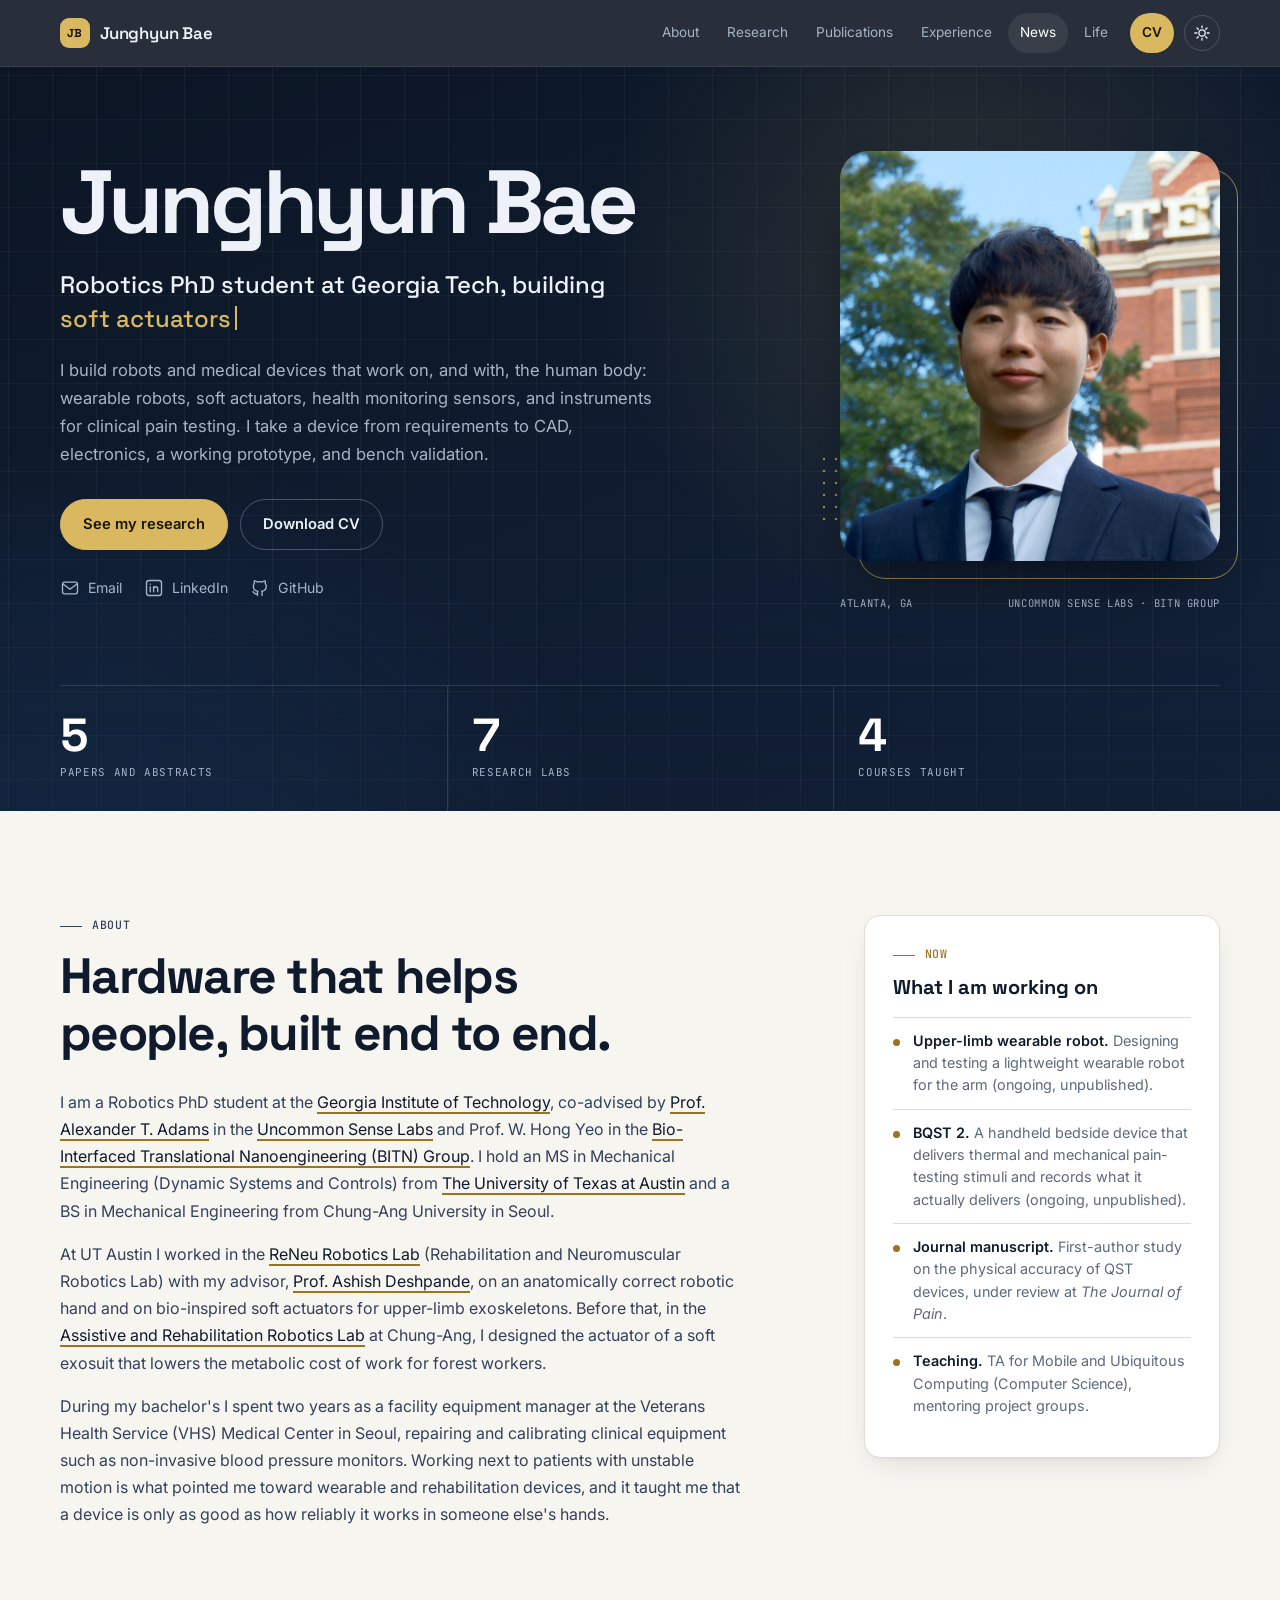
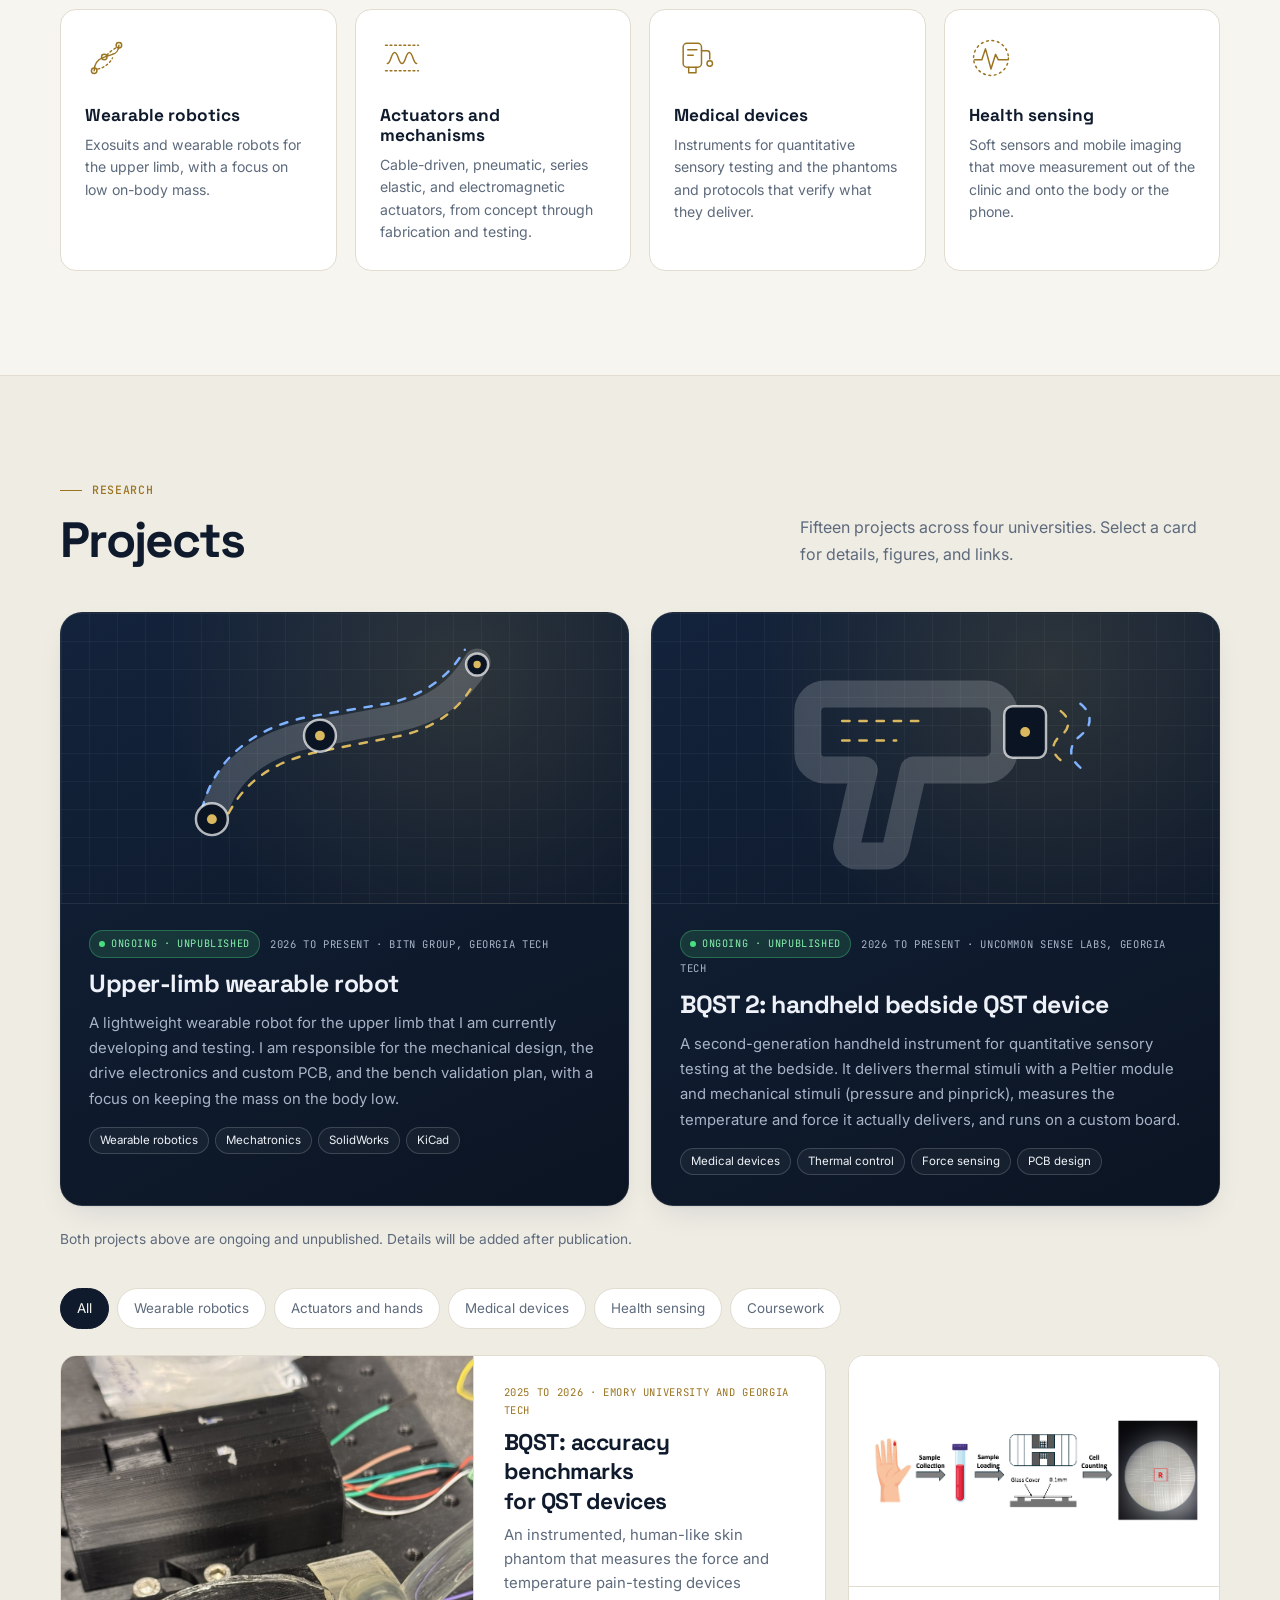
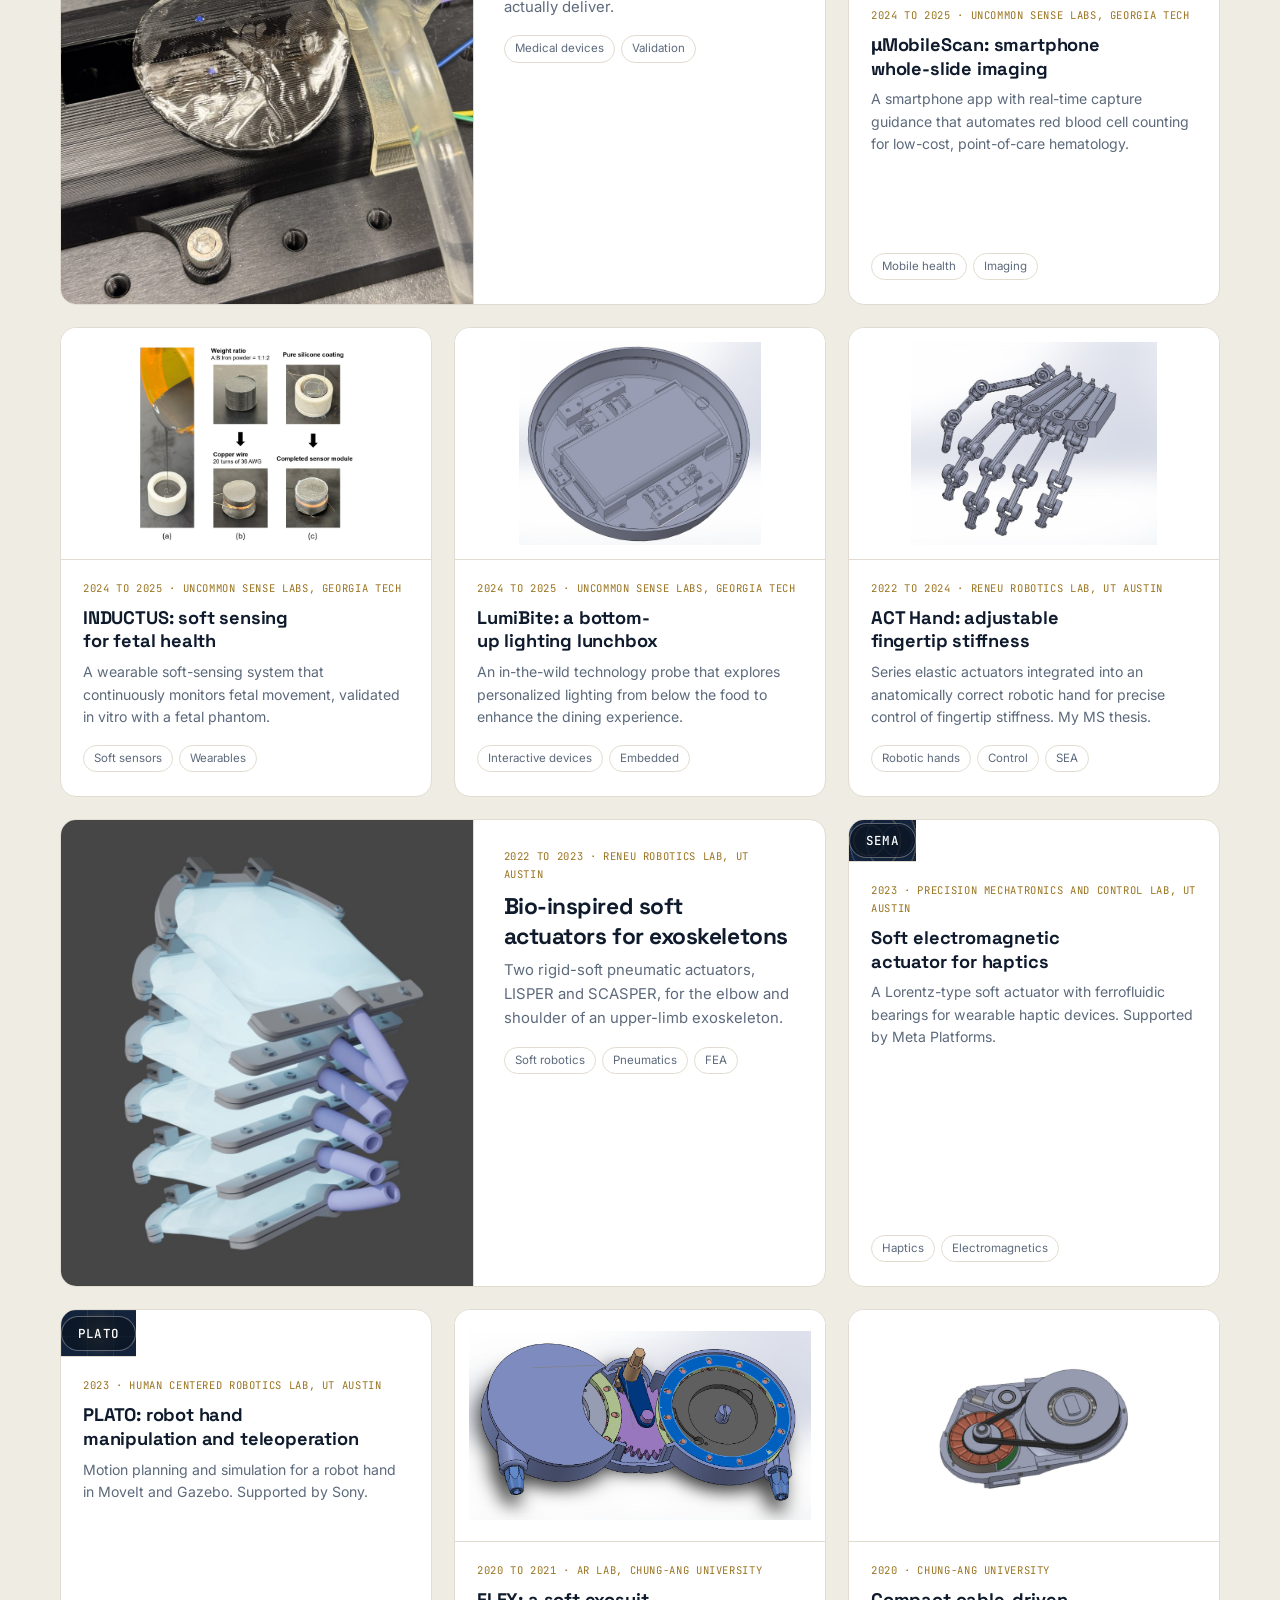
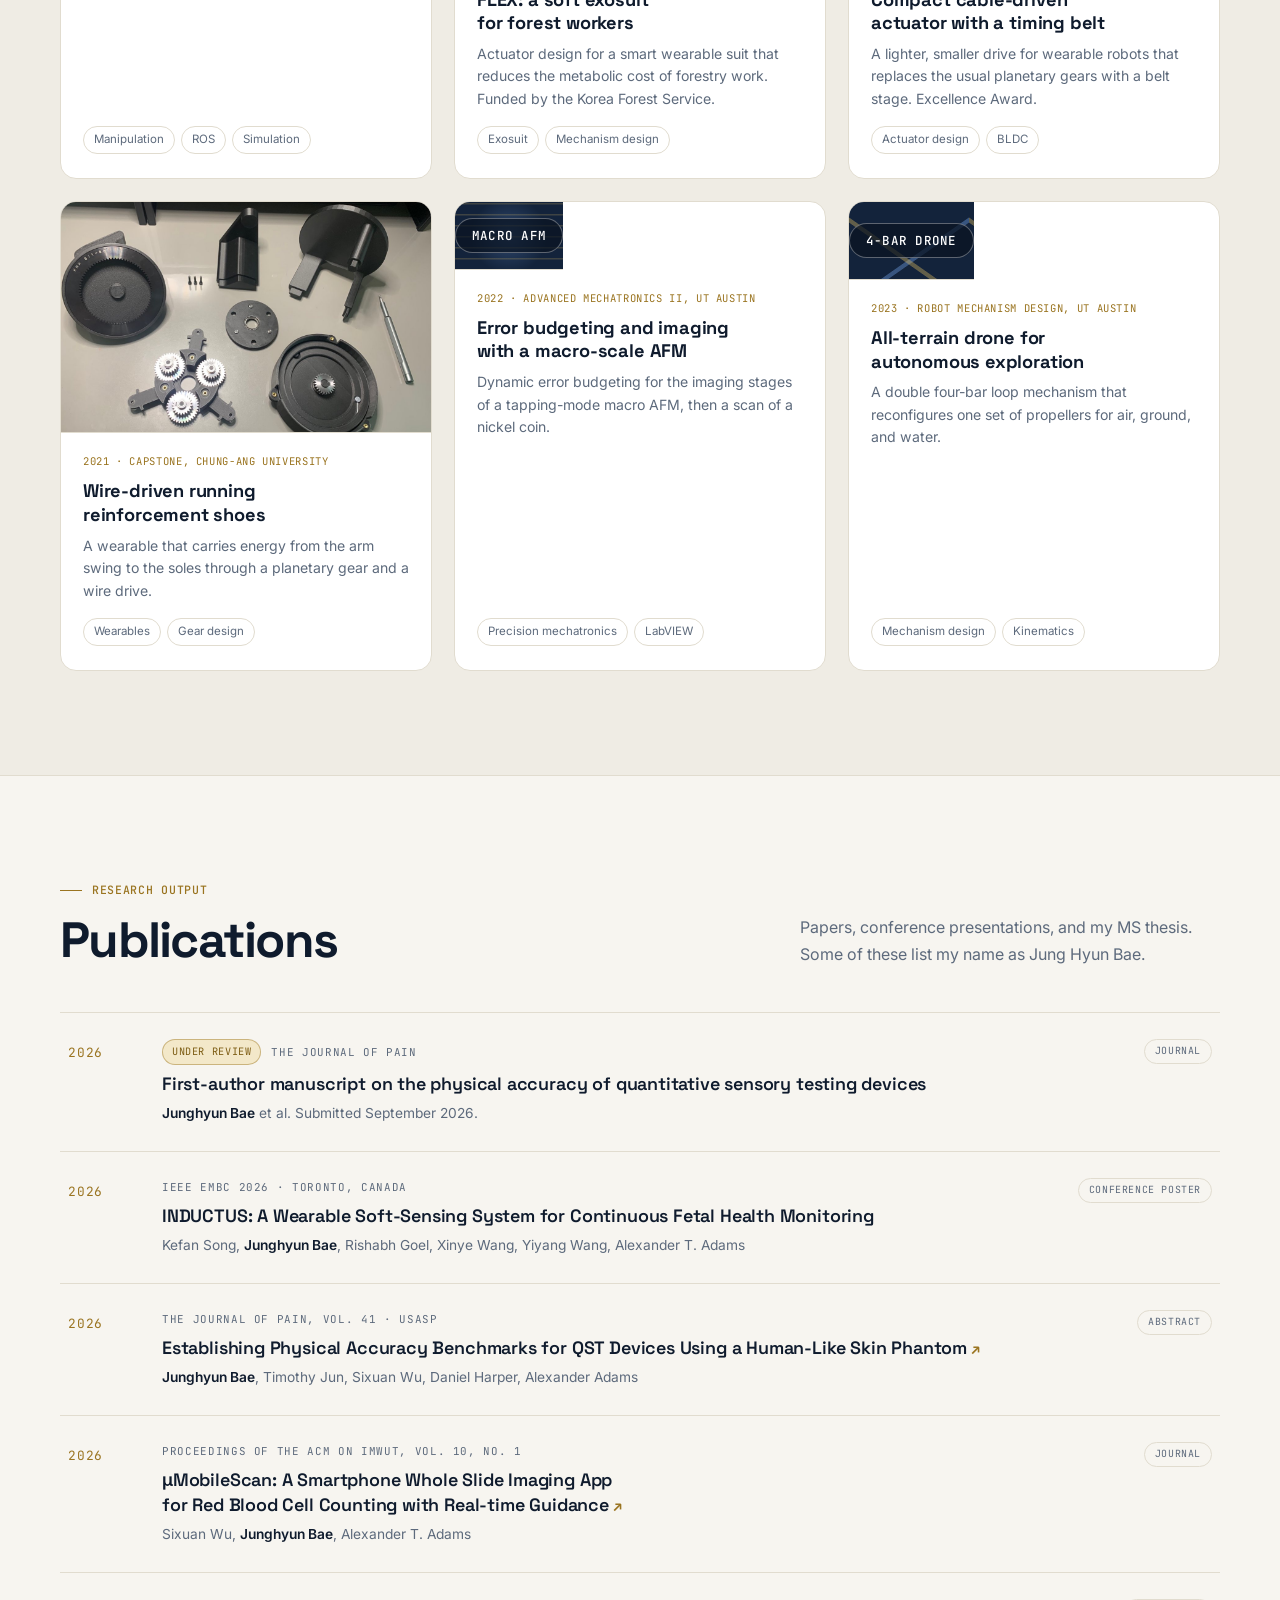
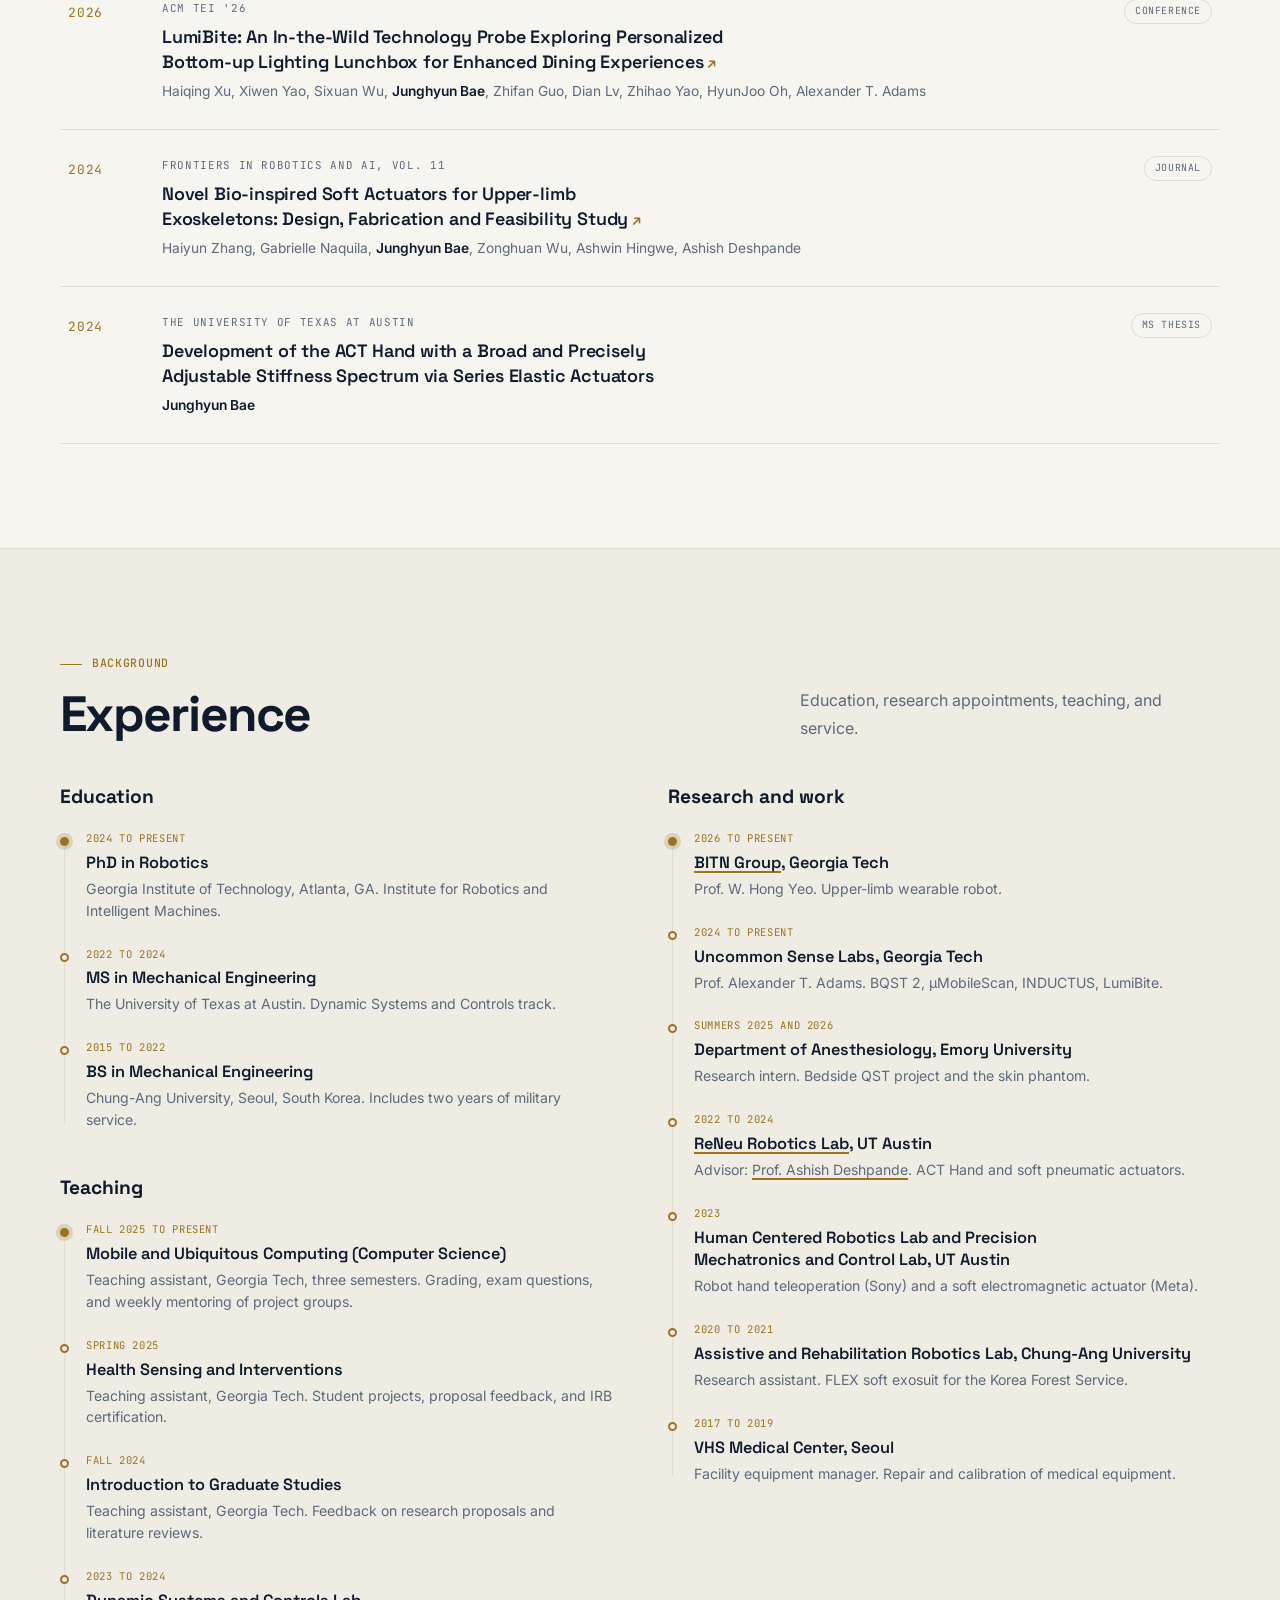
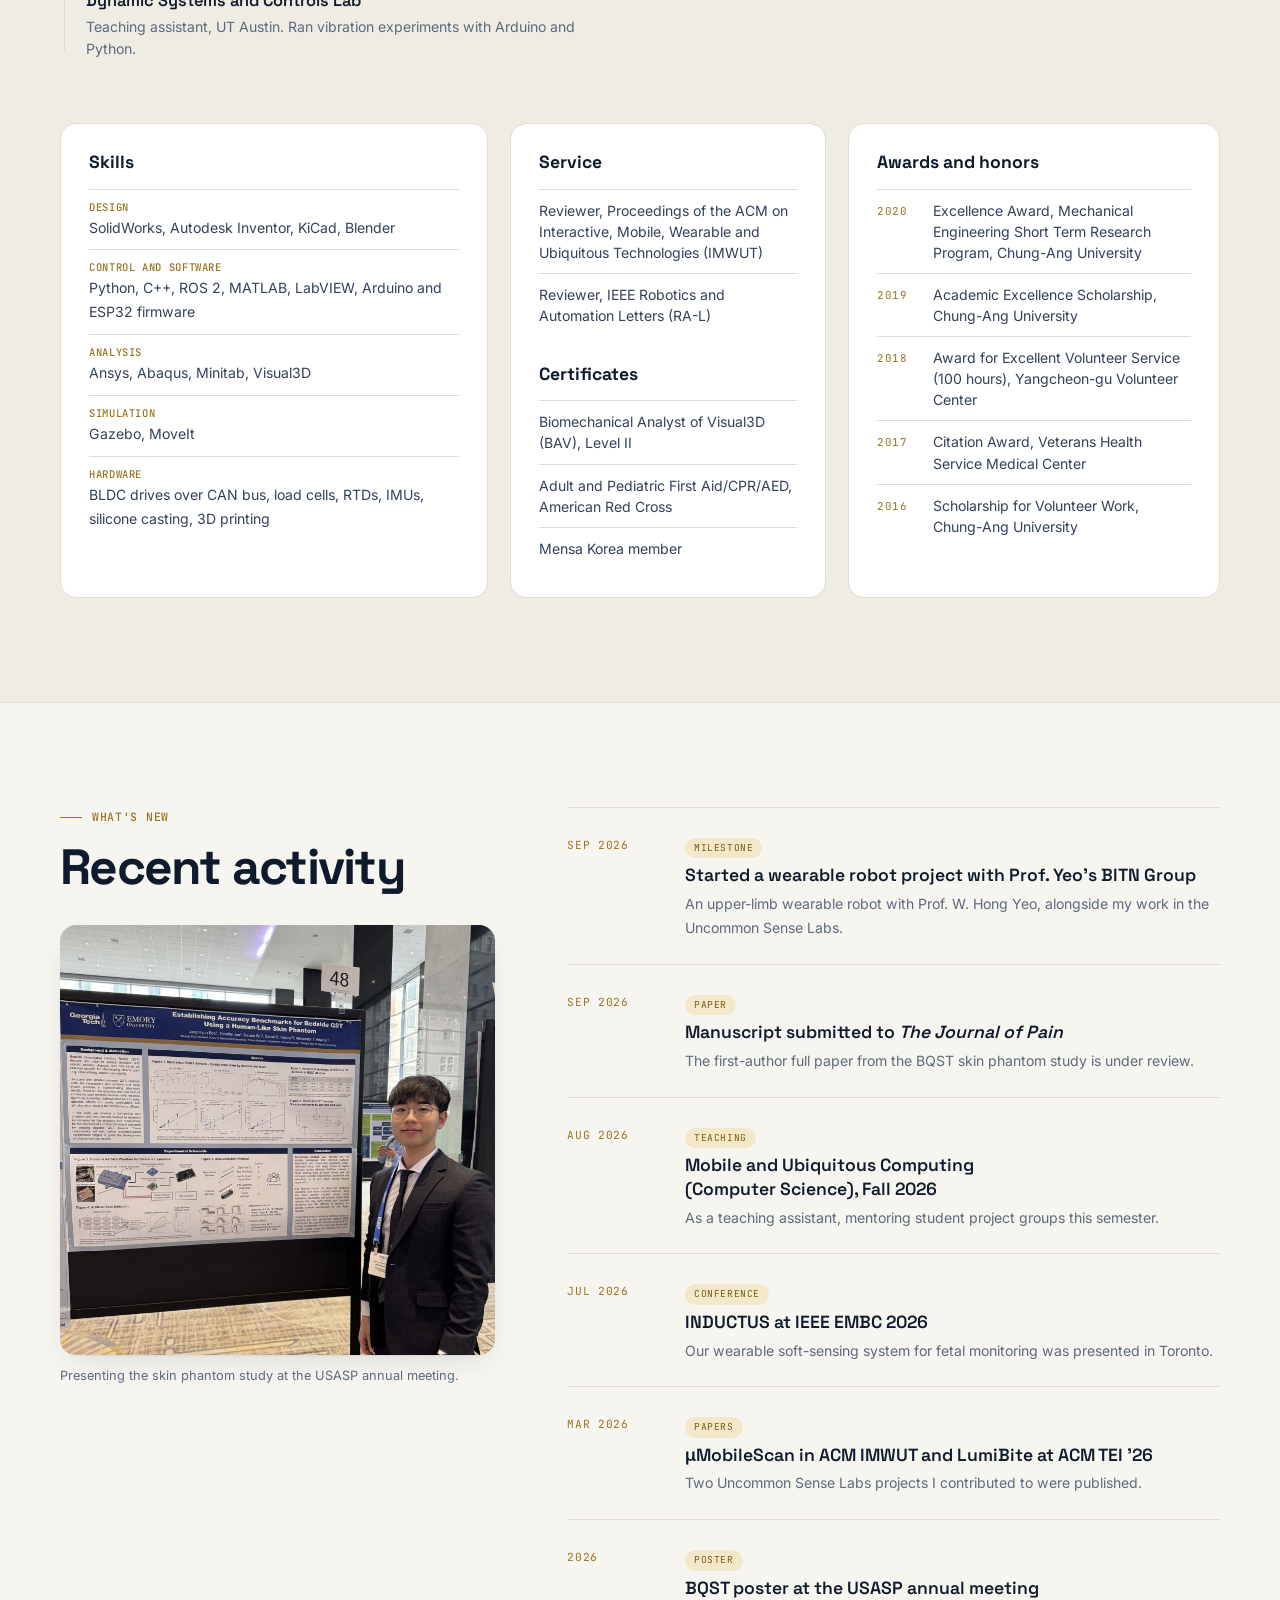
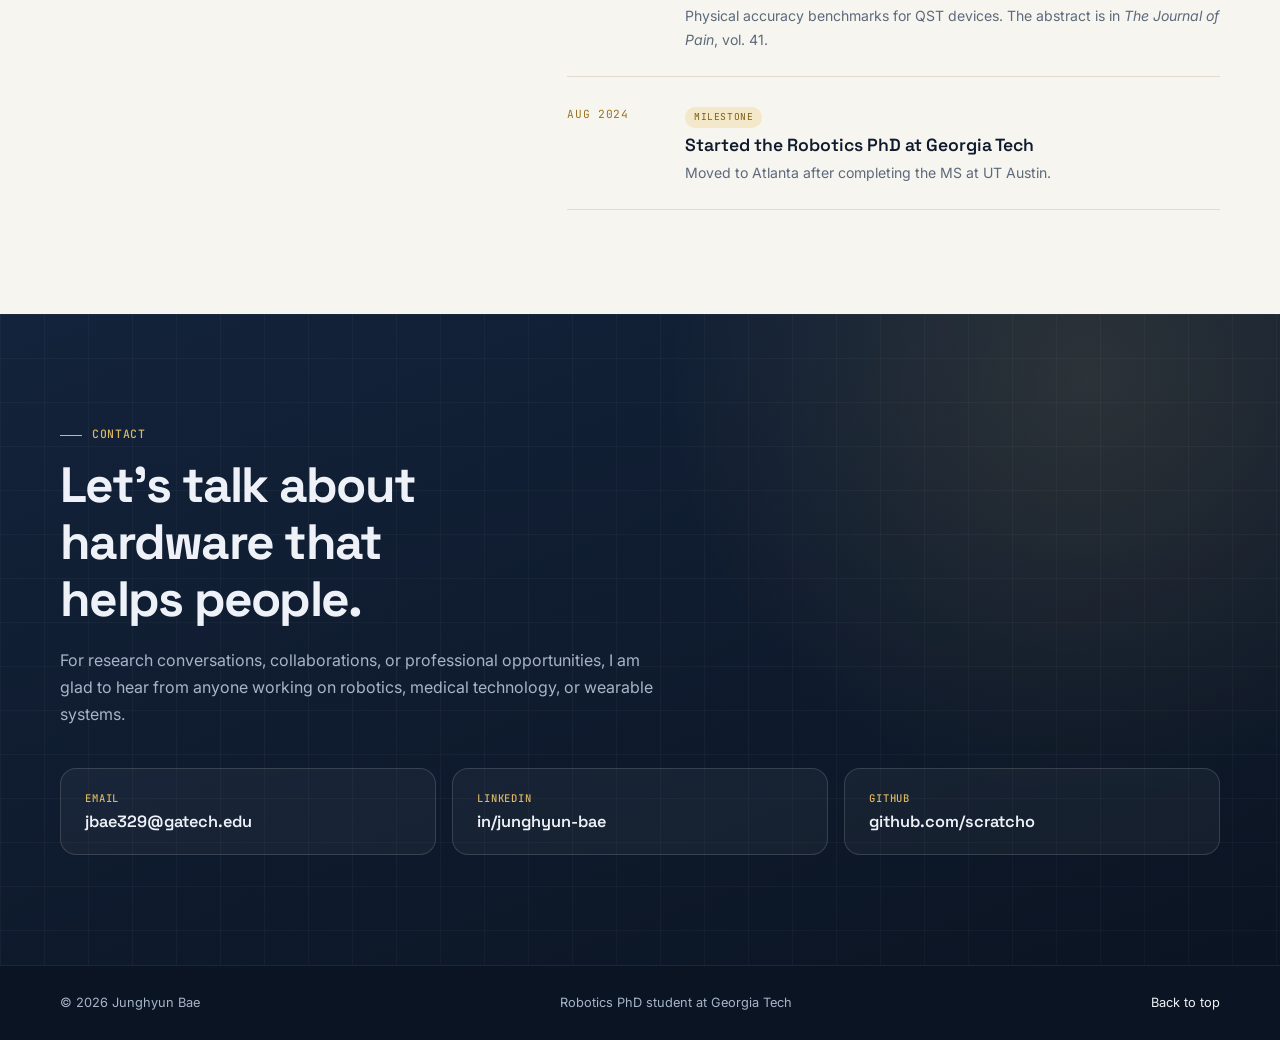
==== index.html @ 082e3b5b "New portrait, lab links, and wording updates - Replace the portrait with the Tech Tower photo. - Lin" ====
<!doctype html>
<html lang="en">

<head>
  <meta charset="utf-8">
  <meta name="viewport" content="width=device-width, initial-scale=1">
  <meta name="description"
    content="Junghyun Bae is a Robotics PhD student at Georgia Tech building wearable robots, soft actuators, and medical devices that work on, and with, the human body.">
  <meta name="author" content="Junghyun Bae">
  <meta name="theme-color" content="#0b1422">
  <meta property="og:type" content="website">
  <meta property="og:title" content="Junghyun Bae | Wearable Robots and Medical Devices">
  <meta property="og:description"
    content="Robotics PhD student at Georgia Tech. Wearable robots, soft actuators, and medical devices for pain research.">
  <meta property="og:url" content="https://scratcho.github.io/">
  <meta property="og:image" content="https://scratcho.github.io/assets/images/profile-2026.jpg">
  <title>Junghyun Bae | Wearable Robots and Medical Devices</title>
  <link rel="icon" href="assets/images/favicon.svg" type="image/svg+xml">
  <link rel="preconnect" href="https://fonts.googleapis.com">
  <link rel="preconnect" href="https://fonts.gstatic.com" crossorigin>
  <link
    href="https://fonts.googleapis.com/css2?family=Inter:wght@400;500;600;700&family=JetBrains+Mono:wght@400;500&family=Space+Grotesk:wght@500;600;700&display=swap"
    rel="stylesheet">
  <link rel="stylesheet" href="styles.css?v=21">
  <script>
    // Apply the saved theme before first paint.
    try {
      var t = localStorage.getItem('theme');
      if (t === 'light' || t === 'dark') document.documentElement.setAttribute('data-theme', t);
    } catch (e) { }
  </script>
  <script src="script.js?v=21" defer></script>
  <script type="application/ld+json">
  {
    "@context": "https://schema.org",
    "@type": "Person",
    "name": "Junghyun Bae",
    "alternateName": ["Jung Hyun Bae", "Jung-Hyun Bae"],
    "jobTitle": "PhD Student in Robotics",
    "affiliation": { "@type": "CollegeOrUniversity", "name": "Georgia Institute of Technology" },
    "alumniOf": [
      { "@type": "CollegeOrUniversity", "name": "The University of Texas at Austin" },
      { "@type": "CollegeOrUniversity", "name": "Chung-Ang University" }
    ],
    "url": "https://scratcho.github.io/",
    "email": "mailto:jbae329@gatech.edu",
    "sameAs": ["https://www.linkedin.com/in/junghyun-bae-533494382/", "https://github.com/scratcho"],
    "knowsAbout": ["Wearable robotics", "Soft actuators", "Medical devices", "Mechatronics", "Quantitative sensory testing"]
  }
  </script>
</head>

<body>
  <a class="skip-link" href="#main">Skip to content</a>
  <div class="scroll-progress" aria-hidden="true"><span></span></div>

  <header class="site-header" id="top">
    <nav class="shell nav" aria-label="Main navigation">
      <a class="brand" href="#top"><span class="brand-mark" aria-hidden="true">JB</span>Junghyun Bae</a>
      <button class="menu-button" type="button" aria-expanded="false" aria-controls="nav-links">Menu</button>
      <div class="nav-links" id="nav-links">
        <a href="#about">About</a>
        <a href="#research">Research</a>
        <a href="#publications">Publications</a>
        <a href="#experience">Experience</a>
        <a href="#news">News</a>
        <a href="life.html">Life</a>
        <a class="nav-cv" href="assets/documents/junghyun-bae-cv.pdf">CV</a>
        <button class="theme-toggle" type="button" aria-label="Switch between light and dark theme">
          <svg class="icon-sun" viewBox="0 0 24 24" aria-hidden="true"><circle cx="12" cy="12" r="4.2"/><path d="M12 2.5v2.6M12 18.9v2.6M2.5 12h2.6M18.9 12h2.6M5.3 5.3l1.8 1.8M16.9 16.9l1.8 1.8M5.3 18.7l1.8-1.8M16.9 7.1l1.8-1.8"/></svg>
          <svg class="icon-moon" viewBox="0 0 24 24" aria-hidden="true"><path d="M20 14.2A8.2 8.2 0 0 1 9.8 4a8.2 8.2 0 1 0 10.2 10.2z"/></svg>
        </button>
      </div>
    </nav>
  </header>

  <main id="main">
    <!-- HERO -->
    <section class="hero" aria-labelledby="hero-title">
      <div class="hero-bg" aria-hidden="true"></div>
      <div class="shell hero-grid">
        <div class="hero-copy">
          
          <h1 id="hero-title">Junghyun Bae</h1>
          <p class="hero-role">Robotics PhD student at Georgia Tech, building
            <span class="rotator" aria-live="off"><span class="rotator-word">wearable robots</span></span>
          </p>
          <p class="hero-lede">I build robots and medical devices that work on, and with, the human body: wearable
            robots, soft actuators, health monitoring sensors, and instruments for clinical pain testing. I take a device from
            requirements to CAD, electronics, a working prototype, and bench validation.</p>
          <div class="hero-actions">
            <a class="button" href="#research">See my research</a>
            <a class="button button-ghost" href="assets/documents/junghyun-bae-cv.pdf">Download CV</a>
          </div>
          <ul class="social-row" aria-label="Professional links">
            <li><a href="mailto:jbae329@gatech.edu"><svg viewBox="0 0 24 24" aria-hidden="true"><rect x="3" y="5" width="18" height="14" rx="2.5"/><path d="m4 7.5 8 6 8-6"/></svg>Email</a></li>
            <li><a href="https://www.linkedin.com/in/junghyun-bae-533494382/" rel="noopener"><svg viewBox="0 0 24 24" aria-hidden="true"><rect x="3" y="3" width="18" height="18" rx="3"/><path d="M7.5 10.5v6M7.5 7.4v.2M11.5 16.5v-6M11.5 13.2c0-1.7 1-2.7 2.5-2.7s2.5 1 2.5 2.7v3.3"/></svg>LinkedIn</a></li>
            <li><a href="https://github.com/scratcho" rel="noopener"><svg viewBox="0 0 24 24" aria-hidden="true"><path d="M9 19c-4 1.2-4-2-5.5-2.5M14.5 21v-3.2c0-.9.1-1.3-.5-1.9 2.8-.3 5.5-1.4 5.5-6a4.6 4.6 0 0 0-1.3-3.2 4.2 4.2 0 0 0-.1-3.2s-1-.3-3.4 1.3a11.6 11.6 0 0 0-6 0C6.300 3.200 5.300 3.500 5.300 3.500a4.200 4.200 0 0 0-.1 3.200A4.600 4.600 0 0 0 4 9.900c0 4.600 2.700 5.700 5.500 6-.6.600-.6 1.200-.5 1.900V21"/></svg>GitHub</a></li>
          </ul>
        </div>
        <figure class="hero-portrait">
          <div class="portrait-frame">
            <img src="assets/images/profile-2026.jpg" width="920" height="994" alt="Portrait of Junghyun Bae in front of Tech Tower at Georgia Tech">
          </div>
          <figcaption>
            <span>Atlanta, GA</span>
            <span>Uncommon Sense Labs · BITN Group</span>
          </figcaption>
        </figure>
      </div>
      <div class="shell">
        <dl class="stat-row">
          <div><dt>Papers and abstracts</dt><dd><span data-count="5">5</span></dd></div>
          <div><dt>Research labs</dt><dd><span data-count="7">7</span></dd></div>
          <div><dt>Courses taught</dt><dd><span data-count="4">4</span></dd></div>
        </dl>
      </div>
    </section>

    <!-- ABOUT -->
    <section class="section shell" id="about" aria-labelledby="about-title">
      <div class="about-grid">
        <div class="about-copy reveal">
          <p class="label">About</p>
          <h2 id="about-title">Hardware that helps people, built end to end.</h2>
          <p>I am a Robotics PhD student at the <a href="https://www.gatech.edu/" rel="noopener">Georgia Institute of
              Technology</a>, co-advised by <a href="https://research.gatech.edu/alexander-t-adams"
              rel="noopener">Prof. Alexander T. Adams</a> in the <a href="https://www.uncommonsenselabs.com/home"
              rel="noopener">Uncommon Sense Labs</a> and Prof. W. Hong Yeo in the <a href="https://www.yeolabgatech.com/" rel="noopener">Bio-Interfaced Translational Nanoengineering (BITN) Group</a>. I hold an MS in Mechanical Engineering (Dynamic Systems and Controls) from
            <a href="https://www.utexas.edu/" rel="noopener">The University of Texas at Austin</a> and a BS in
            Mechanical Engineering from Chung-Ang University in Seoul.</p>
          <p>At UT Austin I worked in the <a href="https://reneu.robotics.utexas.edu/" rel="noopener">ReNeu Robotics Lab</a> (Rehabilitation and Neuromuscular Robotics Lab) with my advisor, <a href="https://reneu.robotics.utexas.edu/profiles/ashish-d-deshpande-0" rel="noopener">Prof. Ashish Deshpande</a>, on an anatomically correct robotic hand
            and on bio-inspired soft actuators for upper-limb exoskeletons. Before that, in the <a
              href="http://arlab.cau.ac.kr/" rel="noopener">Assistive and Rehabilitation Robotics Lab</a> at
            Chung-Ang, I designed the actuator of a soft exosuit that lowers the metabolic cost of work for forest
            workers.</p>
          <p>During my bachelor's I spent two years as a facility equipment manager at the Veterans Health Service
            (VHS) Medical Center in Seoul, repairing and calibrating clinical equipment such as non-invasive blood
            pressure monitors. Working next to patients with unstable motion is what pointed me toward wearable and
            rehabilitation devices, and it taught me that a device is only as good as how reliably it works in
            someone else's hands.</p>
        </div>
        <aside class="now-card reveal" aria-labelledby="now-title">
          <p class="label">Now</p>
          <h3 id="now-title">What I am working on</h3>
          <ul>
            <li><strong>Upper-limb wearable robot.</strong> Designing and testing a lightweight wearable robot for the arm (ongoing, unpublished).</li>
            <li><strong>BQST 2.</strong> A handheld bedside device that delivers thermal and mechanical pain-testing stimuli and records what it actually delivers (ongoing, unpublished).</li>
            <li><strong>Journal manuscript.</strong> First-author study on the physical accuracy of QST devices, under
              review at <em>The Journal of Pain</em>.</li>
            <li><strong>Teaching.</strong> TA for Mobile and Ubiquitous Computing (Computer Science), mentoring project groups.</li>
          </ul>
        </aside>
      </div>
      <div class="focus-grid">
        <article class="focus reveal">
          <svg viewBox="0 0 48 48" aria-hidden="true"><path d="M10 38c0-9 5-13 11-15l9-3c4-1 7-5 7-10"/><circle cx="37" cy="10" r="3"/><circle cx="21" cy="23" r="3"/><circle cx="10" cy="38" r="3"/><path d="M14 36c6-1 12-5 16-12M24 21c3-4 8-7 11-9" stroke-dasharray="2 3"/></svg>
          <h3>Wearable robotics</h3>
          <p>Exosuits and wearable robots for the upper limb, with a focus on low on-body mass.</p>
        </article>
        <article class="focus reveal">
          <svg viewBox="0 0 48 48" aria-hidden="true"><path d="M8 30c4 0 4-12 8-12s4 12 8 12 4-12 8-12 4 12 8 12"/><path d="M6 38h36M6 10h36" stroke-dasharray="2 3"/></svg>
          <h3>Actuators and mechanisms</h3>
          <p>Cable-driven, pneumatic, series elastic, and electromagnetic actuators, from concept through fabrication
            and testing.</p>
        </article>
        <article class="focus reveal">
          <svg viewBox="0 0 48 48" aria-hidden="true"><rect x="10" y="8" width="20" height="26" rx="4"/><path d="M30 16h6a3 3 0 0 1 3 3v6M16 34v6h8v-6M15 15h10M15 21h6"/><circle cx="39" cy="30" r="3"/></svg>
          <h3>Medical devices</h3>
          <p>Instruments for quantitative sensory testing and the phantoms and protocols that verify what they
            deliver.</p>
        </article>
        <article class="focus reveal">
          <svg viewBox="0 0 48 48" aria-hidden="true"><path d="M6 26h8l4-12 6 22 5-16 3 6h10"/><circle cx="24" cy="24" r="19" stroke-dasharray="2 4"/></svg>
          <h3>Health sensing</h3>
          <p>Soft sensors and mobile imaging that move measurement out of the clinic and onto the body or the
            phone.</p>
        </article>
      </div>
    </section>

    <!-- RESEARCH -->
    <section class="section tinted" id="research" aria-labelledby="research-title">
      <div class="shell">
        <div class="section-heading reveal">
          <div>
            <p class="label">Research</p>
            <h2 id="research-title">Projects</h2>
          </div>
          <p>Fifteen projects across four universities. Select a card for details, figures, and
            links.</p>
        </div>

        <div class="featured">
          <article class="feature-card reveal" data-cat="wearable actuation">
            <div class="feature-art" aria-hidden="true">
              <svg viewBox="0 0 320 200">
                <path class="art-ghost" d="M52 150c10-40 40-62 86-70l64-12c30-6 52-22 66-46"/>
                <path class="art-cable" d="M60 158c14-38 42-56 84-64l62-12c26-6 46-20 58-40"/>
                <path class="art-cable alt" d="M44 142c10-42 44-68 90-76l60-10c28-6 50-20 64-44"/>
                <circle class="art-joint" cx="52" cy="150" r="13"/><circle class="art-joint" cx="140" cy="82" r="13"/><circle class="art-joint" cx="268" cy="24" r="9"/>
                <circle class="art-dot" cx="52" cy="150" r="4"/><circle class="art-dot" cx="140" cy="82" r="4"/><circle class="art-dot" cx="268" cy="24" r="3"/>
              </svg>
            </div>
            <div class="feature-copy">
              <p class="meta"><span class="badge live">Ongoing · unpublished</span>2026 to present · BITN Group, Georgia Tech</p>
              <h3>Upper-limb wearable robot</h3>
              <p>A lightweight wearable robot for the upper limb that I am currently developing and testing. I am responsible for the mechanical design, the drive electronics and custom PCB, and the bench validation plan, with a focus on keeping the mass on the body low.</p>
              <div class="tags"><span>Wearable robotics</span><span>Mechatronics</span><span>SolidWorks</span><span>KiCad</span></div>
            </div>
          </article>
          <article class="feature-card reveal" data-cat="medical">
            <div class="feature-art" aria-hidden="true">
              <svg viewBox="0 0 320 200">
                <path class="art-ghost" d="M70 48h130a16 16 0 0 1 16 16v30a16 16 0 0 1-16 16h-58l-14 62a10 10 0 0 1-10 8H96a8 8 0 0 1-8-10l14-60H70a14 14 0 0 1-14-14V62a14 14 0 0 1 14-14z"/>
                <rect class="art-joint" x="216" y="58" width="34" height="42" rx="7"/>
                <path class="art-cable" d="M262 62c8 6 8 14 0 20s-8 14 0 20"/>
                <path class="art-cable alt" d="M278 56c10 8 10 18 0 26s-10 18 0 26"/>
                <path class="art-cable" d="M84 70h70M84 86h44" />
                <circle class="art-dot" cx="233" cy="79" r="4"/>
              </svg>
            </div>
            <div class="feature-copy">
              <p class="meta"><span class="badge live">Ongoing · unpublished</span>2026 to present · Uncommon Sense Labs,
                Georgia Tech</p>
              <h3>BQST 2: handheld bedside QST device</h3>
              <p>A second-generation handheld instrument for quantitative sensory testing at the bedside. It delivers thermal stimuli with a Peltier module and mechanical stimuli (pressure and pinprick), measures the temperature and force it actually delivers, and runs on a custom board.</p>
              <div class="tags"><span>Medical devices</span><span>Thermal control</span><span>Force sensing</span><span>PCB design</span></div>
            </div>
          </article>
        </div>

        <p class="featured-note reveal">Both projects above are ongoing and unpublished. Details will be added after publication.</p>

        <div class="filter-bar reveal" role="group" aria-label="Filter projects">
          <button type="button" class="chip is-active" data-filter="all">All</button>
          <button type="button" class="chip" data-filter="wearable">Wearable robotics</button>
          <button type="button" class="chip" data-filter="actuation">Actuators and hands</button>
          <button type="button" class="chip" data-filter="medical">Medical devices</button>
          <button type="button" class="chip" data-filter="sensing">Health sensing</button>
          <button type="button" class="chip" data-filter="coursework">Coursework</button>
        </div>

        <div class="project-grid" id="project-grid">

          <article class="project wide reveal" data-cat="medical sensing">
            <button class="project-open" type="button" aria-haspopup="dialog">
              <div class="project-media"><img loading="lazy" src="assets/images/bqst-phantom.jpg" alt="Gelatin skin mounted on the instrumented forearm phantom"></div>
              <div class="project-body">
                <p class="meta">2025 to 2026 · Emory University and Georgia Tech</p>
                <h3>BQST: accuracy benchmarks for QST devices</h3>
                <p>An instrumented, human-like skin phantom that measures the force and temperature pain-testing
                  devices actually deliver.</p>
                <div class="tags"><span>Medical devices</span><span>Validation</span></div>
              </div>
            </button>
            <div class="project-detail" hidden>
              <div class="gallery">
                <img loading="lazy" src="assets/images/QST_device.png" alt="CAD of the instrumented forearm phantom">
                <img loading="lazy" src="assets/images/bqst-phantom.jpg" alt="Gelatin skin mounted on the phantom on the bench">
                <img loading="lazy" src="assets/images/bqst-poster.jpg" alt="Junghyun Bae presenting the BQST poster at the USASP meeting">
              </div>
              <p>Quantitative sensory testing (QST) is how pain researchers measure sensitivity to touch, pressure,
                and temperature, but nominal device specifications may not fully characterize the stimulus a device delivers in use.
                During summer research internships (2025 and 2026) in the Department of Anesthesiology at Emory
                University, I led a project to measure it directly.</p>
              <ul>
                <li>Built an instrumented forearm phantom: human-like gelatin skin with an embedded load cell and Pt1000 temperature sensors.</li>
                <li>Benchmarked three commercial mechanical QST instruments and two low-cost warm-contact stimuli in a
                  multi-operator study: 8 operators per modality, 5,237 mechanical taps, and 96 thermal trials.</li>
                <li>Showed that nominal settings do not match the delivered stimulus: one filament set delivered about
                  77% of its nominal force, a heated rod peaked about 6 °C below target, and operator identity
                  explained 13 to 69% of the error variance for the mechanical methods.</li>
              </ul>
              <p>The abstract appeared in <em>The Journal of Pain</em> (USASP), and the first-author full manuscript
                is under review at the same journal. The findings started BQST 2.</p>
              <p class="detail-links"><a href="https://doi.org/10.1016/j.jpain.2025.105806" rel="noopener">Abstract in The Journal of Pain</a></p>
            </div>
          </article>

          <article class="project reveal" data-cat="sensing">
            <button class="project-open" type="button" aria-haspopup="dialog">
              <div class="project-media contain"><img loading="lazy" src="assets/images/umobile.png" alt="Workflow from a finger-prick sample to cell counting on a smartphone"></div>
              <div class="project-body">
                <p class="meta">2024 to 2025 · Uncommon Sense Labs, Georgia Tech</p>
                <h3>μMobileScan: smartphone whole-slide imaging</h3>
                <p>A smartphone app with real-time capture guidance that automates red blood cell counting for
                  low-cost, point-of-care hematology.</p>
                <div class="tags"><span>Mobile health</span><span>Imaging</span></div>
              </div>
            </button>
            <div class="project-detail" hidden>
              <div class="gallery"><img loading="lazy" src="assets/images/umobile.png" alt="Workflow from sample collection to cell counting"></div>
              <p>μMobileScan is a smartphone app for whole-slide imaging. It guides the user in real time during capture and automates red blood cell counting, with the goal of low-cost, point-of-care hematology.</p>
              <p>I co-developed the application. Published in the <em>Proceedings of the ACM on Interactive, Mobile, Wearable and Ubiquitous Technologies</em> (IMWUT), March 2026.</p>
              <p class="detail-links"><a href="https://dl.acm.org/doi/10.1145/3790109" rel="noopener">Paper (ACM Digital Library)</a></p>
            </div>
          </article>

          <article class="project reveal" data-cat="sensing medical">
            <button class="project-open" type="button" aria-haspopup="dialog">
              <div class="project-media contain"><img loading="lazy" src="assets/images/inductus-process.jpg" alt="Fabrication steps of the Inductus soft sensor module"></div>
              <div class="project-body">
                <p class="meta">2024 to 2025 · Uncommon Sense Labs, Georgia Tech</p>
                <h3>INDUCTUS: soft sensing for fetal health</h3>
                <p>A wearable soft-sensing system that continuously monitors fetal movement, validated in vitro with a
                  fetal phantom.</p>
                <div class="tags"><span>Soft sensors</span><span>Wearables</span></div>
              </div>
            </button>
            <div class="project-detail" hidden>
              <div class="gallery"><img loading="lazy" src="assets/images/inductus-process.jpg" alt="Fabrication of the sensor module: magnetic silicone core, coil winding, and coating"></div>
              <p>Fetal monitoring today centers on heart rate. INDUCTUS extends it to mechanical activity: a high-resolution soft-sensor system that continuously monitors fetal movement in utero through vibration sensing.</p>
              <ul>
                <li>Developed the soft-sensor system, including sensor modules made from an iron-powder silicone core with a wound copper coil and a silicone coating.</li>
                <li>Validated the system in vitro with a fetal phantom, showing accurate detection of fetal movement.</li>
              </ul>
              <p>Presented as a poster at the 48th Annual International Conference of the IEEE Engineering in Medicine
                and Biology Society (EMBC 2026), Toronto, Canada.</p>
            </div>
          </article>

          <article class="project reveal" data-cat="sensing">
            <button class="project-open" type="button" aria-haspopup="dialog">
              <div class="project-media contain"><img loading="lazy" src="assets/images/lumibite-cad.jpg" alt="CAD of the LumiBite lunchbox base with electronics"></div>
              <div class="project-body">
                <p class="meta">2024 to 2025 · Uncommon Sense Labs, Georgia Tech</p>
                <h3>LumiBite: a bottom-up lighting lunchbox</h3>
                <p>An in-the-wild technology probe that explores personalized lighting from below the food to enhance
                  the dining experience.</p>
                <div class="tags"><span>Interactive devices</span><span>Embedded</span></div>
              </div>
            </button>
            <div class="project-detail" hidden>
              <div class="gallery"><img loading="lazy" src="assets/images/lumibite-cad.jpg" alt="CAD of the lunchbox base with the electronics bay"></div>
              <p>LumiBite is a lunchbox that lights food from below with lighting personalized to the user. It was studied in the wild as a technology probe for enhancing the dining experience.</p>
              <p>I designed the device hardware and wrote embedded firmware for it (ESP32, Bluetooth Low Energy, and a
                load cell front end). Published at the ACM International Conference on Tangible, Embedded, and
                Embodied Interaction (TEI '26).</p>
              <p class="detail-links"><a href="https://dl.acm.org/doi/full/10.1145/3731459.3773300" rel="noopener">Paper (ACM Digital Library)</a></p>
            </div>
          </article>

          <article class="project reveal" data-cat="actuation">
            <button class="project-open" type="button" aria-haspopup="dialog">
              <div class="project-media contain"><img loading="lazy" src="assets/images/act-hand-cad.jpg" alt="CAD model of the ACT Hand finger mechanisms"></div>
              <div class="project-body">
                <p class="meta">2022 to 2024 · ReNeu Robotics Lab, UT Austin</p>
                <h3>ACT Hand: adjustable fingertip stiffness</h3>
                <p>Series elastic actuators integrated into an anatomically correct robotic hand for precise control of
                  fingertip stiffness. My MS thesis.</p>
                <div class="tags"><span>Robotic hands</span><span>Control</span><span>SEA</span></div>
              </div>
            </button>
            <div class="project-detail" hidden>
              <div class="gallery"><img loading="lazy" src="assets/images/act-hand-cad.jpg" alt="CAD model of the ACT Hand finger mechanisms"></div>
              <p>The human hand is a remarkable biological system, and the limited understanding of its biomechanics
                and neuromuscular control makes it hard to build robotic hands and prostheses that match it. The
                Anatomically Correct Testbed (ACT) Hand reproduces the musculoskeletal structure of the human fingers
                so that those mechanics and control strategies can be studied on real hardware.</p>
              <ul>
                <li>Worked on the design of the ACT Hand testbed, which simulates the musculoskeletal structure of the fingers of the human hand.</li>
                <li>Integrated series elastic actuators (SEAs) to adjust stiffness actively and improve compliance
                  under nonlinear constraints, achieving precise stiffness control at the fingertip.</li>
                <li>Wrote the control firmware: CAN bus communication with the BLDC motor drives, plus IMU and load cell sensing.</li>
              </ul>
              <p>MS thesis (2024): <em>Development of the ACT Hand with a Broad and Precisely Adjustable Stiffness
                  Spectrum via Series Elastic Actuators</em>, The University of Texas at Austin.</p>
            </div>
          </article>

          <article class="project wide reveal" data-cat="wearable actuation">
            <button class="project-open" type="button" aria-haspopup="dialog">
              <div class="project-media"><img loading="lazy" src="assets/images/soft-actuator-scasper-render.jpg" alt="Render of SCASPER, a scallop-shaped pneumatic actuator"></div>
              <div class="project-body">
                <p class="meta">2022 to 2023 · ReNeu Robotics Lab, UT Austin</p>
                <h3>Bio-inspired soft actuators for exoskeletons</h3>
                <p>Two rigid-soft pneumatic actuators, LISPER and SCASPER, for the elbow and shoulder of an upper-limb exoskeleton.</p>
                <div class="tags"><span>Soft robotics</span><span>Pneumatics</span><span>FEA</span></div>
              </div>
            </button>
            <div class="project-detail" hidden>
              <div class="gallery">
                <img loading="lazy" src="assets/images/soft-actuator-lisper-render.jpg" alt="Render of LISPER, the lobster-inspired silicone actuator with its segmented shell">
                <img loading="lazy" src="assets/images/soft-actuator-scasper-render.jpg" alt="Render of SCASPER, the scallop-shaped actuator">
                <img loading="lazy" src="assets/images/soft-actuator-photo.jpg" alt="Photos of the two fabricated actuators">
                <img loading="lazy" src="assets/images/soft-actuator-2dof.jpg" alt="Both actuators mounted on a two-degree-of-freedom robot arm">
              </div>
              <p>This study developed and evaluated two novel pneumatic actuators using kinematic and dynamic simulations and experiments: the Lobster-Inspired Silicone Pneumatic Robot (LISPER) for the elbow and the Scallop-Shaped Pneumatic Robot (SCASPER) for the shoulder. LISPER incorporates detailed bellow-shaped folds, meshes, and braces, while SCASPER achieves adjustable linearity of output force and torque through modifications to the silicone rubber strip pattern.</p>
              <p>LISPER performs well in range of motion, output force and torque, bandwidth, and linearity. SCASPER
                provides sufficient force and torque over a wide range of motion for shoulder flexion. Validation on a
                two-degree-of-freedom robot arm confirmed that both work as intended. I designed and fabricated the
                two-degree-of-freedom soft robot system, including the silicone pneumatic actuator.</p>
              <p class="detail-links"><a href="https://pmc.ncbi.nlm.nih.gov/articles/PMC11521781/" rel="noopener">Paper in Frontiers in Robotics and AI (2024)</a></p>
            </div>
          </article>

          <article class="project reveal" data-cat="actuation wearable">
            <button class="project-open" type="button" aria-haspopup="dialog">
              <div class="project-media pattern p-coil"><span>SEMA</span></div>
              <div class="project-body">
                <p class="meta">2023 · Precision Mechatronics and Control Lab, UT Austin</p>
                <h3>Soft electromagnetic actuator for haptics</h3>
                <p>A Lorentz-type soft actuator with ferrofluidic bearings for wearable haptic devices. Supported by
                  Meta Platforms.</p>
                <div class="tags"><span>Haptics</span><span>Electromagnetics</span></div>
              </div>
            </button>
            <div class="project-detail" hidden>
              <p>Project: <em>A Novel Soft Electromagnetic Actuator with Lorentz-type Design and Ferrofluidic Bearings
                  for High Strength, Efficiency, and Transparency</em>, with research support from Meta Platforms,
                Inc.</p>
              <p>The goal was a soft electromagnetic actuator for wearable haptic devices, designed to make the most of the ferrofluid. My work covered prototype fabrication and testing: the power drive, coil insulation, and force tests compared against finite element predictions.</p>
            </div>
          </article>

          <article class="project reveal" data-cat="actuation">
            <button class="project-open" type="button" aria-haspopup="dialog">
              <div class="project-media pattern p-grid"><span>PLATO</span></div>
              <div class="project-body">
                <p class="meta">2023 · Human Centered Robotics Lab, UT Austin</p>
                <h3>PLATO: robot hand manipulation and teleoperation</h3>
                <p>Motion planning and simulation for a robot hand in MoveIt and Gazebo. Supported by Sony.</p>
                <div class="tags"><span>Manipulation</span><span>ROS</span><span>Simulation</span></div>
              </div>
            </button>
            <div class="project-detail" hidden>
              <p>A robot hand manipulation and teleoperation project in the Human Centered Robotics Lab, with research
                support from Sony Corporation. I planned and simulated motion tasks for the hand using MoveIt and the
                Gazebo environment.</p>
            </div>
          </article>

          <article class="project reveal" data-cat="wearable actuation">
            <button class="project-open" type="button" aria-haspopup="dialog">
              <div class="project-media contain"><img loading="lazy" src="assets/images/flex-dual-pulley.jpg" alt="CAD of the two-way dual pulley actuator for the FLEX exosuit"></div>
              <div class="project-body">
                <p class="meta">2020 to 2021 · AR Lab, Chung-Ang University</p>
                <h3>FLEX: a soft exosuit for forest workers</h3>
                <p>Actuator design for a smart wearable suit that reduces the metabolic cost of forestry work. Funded
                  by the Korea Forest Service.</p>
                <div class="tags"><span>Exosuit</span><span>Mechanism design</span></div>
              </div>
            </button>
            <div class="project-detail" hidden>
              <div class="gallery"><img loading="lazy" src="assets/images/flex-dual-pulley.jpg" alt="CAD of the two-way dual pulley actuator"></div>
              <p>FLEX is a smart wearable suit, combined with deep learning, for muscle power assistance, injury
                prevention, and work efficiency for forest workers. I worked on it as a research assistant in the
                Assistive and Rehabilitation Robotics Lab.</p>
              <ul>
                <li>Mechanical design team: designed the actuator of the soft exosuit, and raised its performance with
                  a two-way dual pulley that uses a moving gear capable of automatic dislocation.</li>
                <li>Optimized the heat treatment (quenching and tempering) of related parts, including the torsion
                  spring.</li>
                <li>Electronics team: designed the electronic system mounted on the suit for motor control.</li>
              </ul>
            </div>
          </article>

          <article class="project reveal" data-cat="wearable actuation">
            <button class="project-open" type="button" aria-haspopup="dialog">
              <div class="project-media contain"><img loading="lazy" src="assets/images/compact-actuator-render.jpg" alt="Render of a compact cable-driven actuator with a timing belt"></div>
              <div class="project-body">
                <p class="meta">2020 · Chung-Ang University</p>
                <h3>Compact cable-driven actuator with a timing belt</h3>
                <p>A lighter, smaller drive for wearable robots that replaces the usual planetary gears with a belt
                  stage. Excellence Award.</p>
                <div class="tags"><span>Actuator design</span><span>BLDC</span></div>
              </div>
            </button>
            <div class="project-detail" hidden>
              <div class="gallery">
                <img loading="lazy" src="assets/images/compact-actuator-render.jpg" alt="Render of the actuator with the cover removed">
                <img loading="lazy" src="assets/images/compact-actuator-section.jpg" alt="CAD view of the belt stage and motor">
                <img loading="lazy" src="assets/images/compact-actuator-printed.jpg" alt="3D printed prototype of the actuator housing">
              </div>
              <p>Developed a compact and lightweight actuator by replacing the conventional planetary gears used in
                wearable robots with a timing belt system. The encoder sits inside the tensioner pulley to enable
                control of the BLDC motor.</p>
              <p>The mechanical design accounts for the thickness of the power transmission shaft and the tension of
                the belt, while a curved housing keeps the volume minimal and the unit comfortable to wear on the
                hip.</p>
              <p>Built during the Mechanical Engineering Short Term Research Program (MESTER) at Chung-Ang University,
                where it received the Excellence Award (October 2020).</p>
            </div>
          </article>

          <article class="project reveal" data-cat="wearable">
            <button class="project-open" type="button" aria-haspopup="dialog">
              <div class="project-media"><img loading="lazy" src="assets/images/running-shoes-parts.jpg" alt="3D printed planetary gear parts of the running assist device"></div>
              <div class="project-body">
                <p class="meta">2021 · Capstone, Chung-Ang University</p>
                <h3>Wire-driven running reinforcement shoes</h3>
                <p>A wearable that carries energy from the arm swing to the soles through a planetary gear and a wire
                  drive.</p>
                <div class="tags"><span>Wearables</span><span>Gear design</span></div>
              </div>
            </button>
            <div class="project-detail" hidden>
              <div class="gallery">
                <img loading="lazy" src="assets/images/running-shoes-parts.jpg" alt="3D printed planetary gear parts">
                <img loading="lazy" src="assets/images/running-shoes-test.jpg" alt="Outdoor running test with the device">
              </div>
              <p>Capstone design project and BS thesis. The device uses a planetary gear system and a wire-driven
                mechanism to deliver energy from the arm movement of running to the soles and strengthen propulsion.
                Designed in SolidWorks and analyzed in Ansys, then prototyped and tested outdoors.</p>
            </div>
          </article>

          <article class="project reveal" data-cat="coursework">
            <button class="project-open" type="button" aria-haspopup="dialog">
              <div class="project-media pattern p-scan"><span>Macro AFM</span></div>
              <div class="project-body">
                <p class="meta">2022 · Advanced Mechatronics II, UT Austin</p>
                <h3>Error budgeting and imaging with a macro-scale AFM</h3>
                <p>Dynamic error budgeting for the imaging stages of a tapping-mode macro AFM, then a scan of a nickel
                  coin.</p>
                <div class="tags"><span>Precision mechatronics</span><span>LabVIEW</span></div>
              </div>
            </button>
            <div class="project-detail" hidden>
              <p>Final project for ME 392 Advanced Mechatronics II, with Dong Ho Kang. Using a tapping-mode macro AFM
                that tracks the sample vertically and a moving stage in the horizontal plane, we modeled the error of
                the imaging stages (power spectral density and cumulative power spectrum) and scanned a 10 mm by 10 mm
                area of a nickel coin with LabVIEW and a programmable stage.</p>
              <p class="detail-links"><a href="assets/documents/macro-afm-error-budgeting-poster.pdf">Project poster (PDF)</a></p>
            </div>
          </article>

          <article class="project reveal" data-cat="coursework">
            <button class="project-open" type="button" aria-haspopup="dialog">
              <div class="project-media pattern p-links"><span>4-bar drone</span></div>
              <div class="project-body">
                <p class="meta">2023 · Robot Mechanism Design, UT Austin</p>
                <h3>All-terrain drone for autonomous exploration</h3>
                <p>A double four-bar loop mechanism that reconfigures one set of propellers for air, ground, and
                  water.</p>
                <div class="tags"><span>Mechanism design</span><span>Kinematics</span></div>
              </div>
            </button>
            <div class="project-detail" hidden>
              <p>Course project with Alexander Khair and Michael Kasman. Drones map areas well but spend far more
                energy in flight than ground robots do, and weight is critical. The proposal uses a double four-bar
                loop mechanism to transform the vehicle between air, ground, and water configurations, so the
                propeller that lifts in the air also drives on water and works as a wheel on the ground.</p>
              <p class="detail-links"><a href="assets/documents/all-terrain-drone-proposal.pdf">Project proposal (PDF)</a></p>
            </div>
          </article>

        </div>
        <p class="filter-empty" hidden>No projects in this category yet.</p>
      </div>
    </section>

    <!-- PUBLICATIONS -->
    <section class="section shell" id="publications" aria-labelledby="publications-title">
      <div class="section-heading reveal">
        <div>
          <p class="label">Research output</p>
          <h2 id="publications-title">Publications</h2>
        </div>
        <p>Papers, conference presentations, and my MS thesis. Some of these list my name as Jung Hyun Bae.</p>
      </div>
      <ol class="pub-list">
        <li class="pub reveal">
          <span class="pub-year">2026</span>
          <div>
            <p class="pub-venue"><span class="badge review">Under review</span>The Journal of Pain</p>
            <h3>First-author manuscript on the physical accuracy of quantitative sensory testing devices</h3>
            <p class="pub-authors"><strong>Junghyun Bae</strong> et al. Submitted September 2026.</p>
          </div>
          <span class="pub-type">Journal</span>
        </li>
        <li class="pub reveal">
          <span class="pub-year">2026</span>
          <div>
            <p class="pub-venue">IEEE EMBC 2026 · Toronto, Canada</p>
            <h3>INDUCTUS: A Wearable Soft-Sensing System for Continuous Fetal Health Monitoring</h3>
            <p class="pub-authors">Kefan Song, <strong>Junghyun Bae</strong>, Rishabh Goel, Xinye Wang, Yiyang Wang,
              Alexander T. Adams</p>
          </div>
          <span class="pub-type">Conference poster</span>
        </li>
        <li class="pub reveal">
          <span class="pub-year">2026</span>
          <div>
            <p class="pub-venue">The Journal of Pain, vol. 41 · USASP</p>
            <h3><a href="https://doi.org/10.1016/j.jpain.2025.105806" rel="noopener">Establishing
                Physical Accuracy Benchmarks for QST Devices Using a Human-Like Skin Phantom</a></h3>
            <p class="pub-authors"><strong>Junghyun Bae</strong>, Timothy Jun, Sixuan Wu, Daniel Harper, Alexander
              Adams</p>
          </div>
          <span class="pub-type">Abstract</span>
        </li>
        <li class="pub reveal">
          <span class="pub-year">2026</span>
          <div>
            <p class="pub-venue">Proceedings of the ACM on IMWUT, vol. 10, no. 1</p>
            <h3><a href="https://dl.acm.org/doi/10.1145/3790109" rel="noopener">μMobileScan: A Smartphone Whole Slide
                Imaging App for Red Blood Cell Counting with Real-time Guidance</a></h3>
            <p class="pub-authors">Sixuan Wu, <strong>Junghyun Bae</strong>, Alexander T. Adams</p>
          </div>
          <span class="pub-type">Journal</span>
        </li>
        <li class="pub reveal">
          <span class="pub-year">2026</span>
          <div>
            <p class="pub-venue">ACM TEI '26</p>
            <h3><a href="https://dl.acm.org/doi/full/10.1145/3731459.3773300" rel="noopener">LumiBite: An In-the-Wild
                Technology Probe Exploring Personalized Bottom-up Lighting Lunchbox for Enhanced Dining
                Experiences</a></h3>
            <p class="pub-authors">Haiqing Xu, Xiwen Yao, Sixuan Wu, <strong>Junghyun Bae</strong>, Zhifan Guo, Dian
              Lv, Zhihao Yao, HyunJoo Oh, Alexander T. Adams</p>
          </div>
          <span class="pub-type">Conference</span>
        </li>
        <li class="pub reveal">
          <span class="pub-year">2024</span>
          <div>
            <p class="pub-venue">Frontiers in Robotics and AI, vol. 11</p>
            <h3><a href="https://pmc.ncbi.nlm.nih.gov/articles/PMC11521781/" rel="noopener">Novel Bio-inspired Soft
                Actuators for Upper-limb Exoskeletons: Design, Fabrication and Feasibility Study</a></h3>
            <p class="pub-authors">Haiyun Zhang, Gabrielle Naquila, <strong>Junghyun Bae</strong>, Zonghuan Wu, Ashwin
              Hingwe, Ashish Deshpande</p>
          </div>
          <span class="pub-type">Journal</span>
        </li>
        <li class="pub reveal">
          <span class="pub-year">2024</span>
          <div>
            <p class="pub-venue">The University of Texas at Austin</p>
            <h3>Development of the ACT Hand with a Broad and Precisely Adjustable Stiffness Spectrum via Series Elastic
              Actuators</h3>
            <p class="pub-authors"><strong>Junghyun Bae</strong></p>
          </div>
          <span class="pub-type">MS thesis</span>
        </li>
      </ol>
    </section>

    <!-- EXPERIENCE -->
    <section class="section tinted" id="experience" aria-labelledby="experience-title">
      <div class="shell">
        <div class="section-heading reveal">
          <div>
            <p class="label">Background</p>
            <h2 id="experience-title">Experience</h2>
          </div>
          <p>Education, research appointments, teaching, and service.</p>
        </div>
        <div class="exp-grid">
          <div class="exp-col reveal">
            <h3 class="exp-title">Education</h3>
            <ol class="timeline">
              <li><time>2024 to present</time>
                <h4>PhD in Robotics</h4>
                <p>Georgia Institute of Technology, Atlanta, GA. Institute for Robotics and Intelligent Machines.</p>
              </li>
              <li><time>2022 to 2024</time>
                <h4>MS in Mechanical Engineering</h4>
                <p>The University of Texas at Austin. Dynamic Systems and Controls track.</p>
              </li>
              <li><time>2015 to 2022</time>
                <h4>BS in Mechanical Engineering</h4>
                <p>Chung-Ang University, Seoul, South Korea. Includes two years of military service.</p>
              </li>
            </ol>
            <h3 class="exp-title">Teaching</h3>
            <ol class="timeline compact">
              <li><time>Fall 2025 to present</time>
                <h4>Mobile and Ubiquitous Computing (Computer Science)</h4>
                <p>Teaching assistant, Georgia Tech, three semesters. Grading, exam questions, and weekly mentoring of project groups.</p>
              </li>
              <li><time>Spring 2025</time>
                <h4>Health Sensing and Interventions</h4>
                <p>Teaching assistant, Georgia Tech. Student projects, proposal feedback, and IRB certification.</p>
              </li>
              <li><time>Fall 2024</time>
                <h4>Introduction to Graduate Studies</h4>
                <p>Teaching assistant, Georgia Tech. Feedback on research proposals and literature reviews.</p>
              </li>
              <li><time>2023 to 2024</time>
                <h4>Dynamic Systems and Controls Lab</h4>
                <p>Teaching assistant, UT Austin. Ran vibration experiments with Arduino and Python.</p>
              </li>
            </ol>
          </div>
          <div class="exp-col reveal">
            <h3 class="exp-title">Research and work</h3>
            <ol class="timeline">
              <li><time>2026 to present</time>
                <h4><a href="https://www.yeolabgatech.com/" rel="noopener">BITN Group</a>, Georgia Tech</h4>
                <p>Prof. W. Hong Yeo. Upper-limb wearable robot.</p>
              </li>
              <li><time>2024 to present</time>
                <h4>Uncommon Sense Labs, Georgia Tech</h4>
                <p>Prof. Alexander T. Adams. BQST 2, μMobileScan, INDUCTUS, LumiBite.</p>
              </li>
              <li><time>Summers 2025 and 2026</time>
                <h4>Department of Anesthesiology, Emory University</h4>
                <p>Research intern. Bedside QST project and the skin phantom.</p>
              </li>
              <li><time>2022 to 2024</time>
                <h4><a href="https://reneu.robotics.utexas.edu/" rel="noopener">ReNeu Robotics Lab</a>, UT Austin</h4>
                <p>Advisor: <a href="https://reneu.robotics.utexas.edu/profiles/ashish-d-deshpande-0" rel="noopener">Prof. Ashish Deshpande</a>. ACT Hand and soft pneumatic actuators.</p>
              </li>
              <li><time>2023</time>
                <h4>Human Centered Robotics Lab and Precision Mechatronics and Control Lab, UT Austin</h4>
                <p>Robot hand teleoperation (Sony) and a soft electromagnetic actuator (Meta).</p>
              </li>
              <li><time>2020 to 2021</time>
                <h4>Assistive and Rehabilitation Robotics Lab, Chung-Ang University</h4>
                <p>Research assistant. FLEX soft exosuit for the Korea Forest Service.</p>
              </li>
              <li><time>2017 to 2019</time>
                <h4>VHS Medical Center, Seoul</h4>
                <p>Facility equipment manager. Repair and calibration of medical equipment.</p>
              </li>
            </ol>
          </div>
        </div>

        <div class="extras">
          <article class="extra reveal">
            <h3>Skills</h3>
            <dl class="skills">
              <div><dt>Design</dt><dd>SolidWorks, Autodesk Inventor, KiCad, Blender</dd></div>
              <div><dt>Control and software</dt><dd>Python, C++, ROS 2, MATLAB, LabVIEW, Arduino and ESP32 firmware</dd></div>
              <div><dt>Analysis</dt><dd>Ansys, Abaqus, Minitab, Visual3D</dd></div>
              <div><dt>Simulation</dt><dd>Gazebo, MoveIt</dd></div>
              <div><dt>Hardware</dt><dd>BLDC drives over CAN bus, load cells, RTDs, IMUs, silicone casting, 3D printing</dd></div>
            </dl>
          </article>
          <article class="extra reveal">
            <h3>Service</h3>
            <ul class="plain">
              <li>Reviewer, Proceedings of the ACM on Interactive, Mobile, Wearable and Ubiquitous Technologies
                (IMWUT)</li>
              <li>Reviewer, IEEE Robotics and Automation Letters (RA-L)</li>
            </ul>
            <h3>Certificates</h3>
            <ul class="plain">
              <li>Biomechanical Analyst of Visual3D (BAV), Level II</li>
              <li>Adult and Pediatric First Aid/CPR/AED, American Red Cross</li>
              <li>Mensa Korea member</li>
            </ul>
          </article>
          <article class="extra reveal">
            <h3>Awards and honors</h3>
            <ul class="plain dated">
              <li><time>2020</time>Excellence Award, Mechanical Engineering Short Term Research Program, Chung-Ang
                University</li>
              <li><time>2019</time>Academic Excellence Scholarship, Chung-Ang University</li>
              <li><time>2018</time>Award for Excellent Volunteer Service (100 hours), Yangcheon-gu Volunteer
                Center</li>
              <li><time>2017</time>Citation Award, Veterans Health Service Medical Center</li>
              <li><time>2016</time>Scholarship for Volunteer Work, Chung-Ang University</li>
            </ul>
          </article>
        </div>
      </div>
    </section>

    <!-- NEWS -->
    <section class="section shell" id="news" aria-labelledby="news-title">
      <div class="news-grid">
        <div class="news-intro reveal">
          <p class="label">What's new</p>
          <h2 id="news-title">Recent activity</h2>
          <figure class="news-photo">
            <img loading="lazy" src="assets/images/bqst-poster.jpg" alt="Junghyun Bae next to the BQST poster at the USASP meeting">
            <figcaption>Presenting the skin phantom study at the USASP annual meeting.</figcaption>
          </figure>
        </div>
        <ol class="news-list">
          <li class="news reveal"><time>Sep 2026</time>
            <div><span class="kind">Milestone</span>
              <h3>Started a wearable robot project with Prof. Yeo's BITN Group</h3>
              <p>An upper-limb wearable robot with Prof. W. Hong Yeo, alongside my work in the Uncommon Sense Labs.</p>
            </div>
          </li>
          <li class="news reveal"><time>Sep 2026</time>
            <div><span class="kind">Paper</span>
              <h3>Manuscript submitted to <em>The Journal of Pain</em></h3>
              <p>The first-author full paper from the BQST skin phantom study is under review.</p>
            </div>
          </li>
          <li class="news reveal"><time>Aug 2026</time>
            <div><span class="kind">Teaching</span>
              <h3>Mobile and Ubiquitous Computing (Computer Science), Fall 2026</h3>
              <p>As a teaching assistant, mentoring student project groups this semester.</p>
            </div>
          </li>
          <li class="news reveal"><time>Jul 2026</time>
            <div><span class="kind">Conference</span>
              <h3>INDUCTUS at IEEE EMBC 2026</h3>
              <p>Our wearable soft-sensing system for fetal monitoring was presented in Toronto.</p>
            </div>
          </li>
          <li class="news reveal"><time>Mar 2026</time>
            <div><span class="kind">Papers</span>
              <h3>μMobileScan in ACM IMWUT and LumiBite at ACM TEI '26</h3>
              <p>Two Uncommon Sense Labs projects I contributed to were published.</p>
            </div>
          </li>
          <li class="news reveal"><time>2026</time>
            <div><span class="kind">Poster</span>
              <h3>BQST poster at the USASP annual meeting</h3>
              <p>Physical accuracy benchmarks for QST devices. The abstract is in <em>The Journal of Pain</em>, vol. 41.</p>
            </div>
          </li>
          <li class="news reveal"><time>Aug 2024</time>
            <div><span class="kind">Milestone</span>
              <h3>Started the Robotics PhD at Georgia Tech</h3>
              <p>Moved to Atlanta after completing the MS at UT Austin.</p>
            </div>
          </li>
        </ol>
      </div>
    </section>

    <!-- CONTACT -->
    <section class="contact" id="contact" aria-labelledby="contact-title">
      <div class="shell contact-inner reveal">
        <p class="label">Contact</p>
        <h2 id="contact-title">Let's talk about hardware that helps people.</h2>
        <p>For research conversations, collaborations, or professional opportunities, I am glad to hear from anyone working on robotics, medical technology, or wearable systems.</p>
        <div class="contact-links">
          <a href="mailto:jbae329@gatech.edu"><span>Email</span><strong>jbae329@gatech.edu</strong></a>
          <a href="https://www.linkedin.com/in/junghyun-bae-533494382/" rel="noopener"><span>LinkedIn</span><strong>in/junghyun-bae</strong></a>
          <a href="https://github.com/scratcho" rel="noopener"><span>GitHub</span><strong>github.com/scratcho</strong></a>
        </div>
      </div>
    </section>
  </main>

  <footer>
    <div class="shell footer-inner">
      <p>© <span id="year">2026</span> Junghyun Bae</p>
      <p>Robotics PhD student at Georgia Tech</p>
      <a href="#top">Back to top</a>
    </div>
  </footer>

  <dialog class="project-dialog" aria-labelledby="dialog-title">
    <div class="dialog-inner">
      <button class="dialog-close" type="button" aria-label="Close project details">
        <svg viewBox="0 0 24 24" aria-hidden="true"><path d="M6 6l12 12M18 6 6 18"/></svg>
      </button>
      <p class="meta" id="dialog-meta"></p>
      <h2 id="dialog-title"></h2>
      <div class="tags" id="dialog-tags"></div>
      <div class="dialog-body" id="dialog-body"></div>
    </div>
  </dialog>
</body>

</html>
---- styles.css ----
/* Junghyun Bae, academic site. No build step: plain CSS. */

:root {
  --bg: #f7f5f0;
  --surface: #ffffff;
  --surface-2: #efece4;
  --ink: #0f1b2d;
  --ink-soft: #33415a;
  --muted: #5d6a7c;
  --line: #e1dccf;
  --accent: #9a7420;
  --accent-strong: #7d5d14;
  --accent-soft: #f3e8c9;
  --navy: #0b1422;
  --navy-2: #13233b;
  --on-navy: #eef2f8;
  --on-navy-muted: #a7b4c8;
  --gold: #d9b860;
  --ok: #1f8a5b;
  --shadow: 0 1px 2px #0f1b2d0d, 0 12px 32px -12px #0f1b2d26;
  --shadow-lift: 0 2px 4px #0f1b2d12, 0 24px 48px -16px #0f1b2d40;
  --radius: 16px;
  --max: 1160px;
  --sans: "Inter", system-ui, -apple-system, "Segoe UI", Arial, sans-serif;
  --display: "Space Grotesk", "Inter", system-ui, Arial, sans-serif;
  --mono: "JetBrains Mono", ui-monospace, "SFMono-Regular", Consolas, monospace;
  color-scheme: light;
}

@media (prefers-color-scheme: dark) {
  :root:not([data-theme="light"]) {
    --bg: #0a111c;
    --surface: #111b2b;
    --surface-2: #0e1725;
    --ink: #e9eef6;
    --ink-soft: #c5cfde;
    --muted: #94a2b6;
    --line: #223149;
    --accent: #d9b860;
    --accent-strong: #ecd187;
    --accent-soft: #2a2412;
    --navy: #070d16;
    --navy-2: #0f1b2d;
    --shadow: 0 1px 2px #00000040, 0 12px 32px -12px #00000080;
    --shadow-lift: 0 2px 4px #00000055, 0 24px 48px -16px #000000a0;
    color-scheme: dark;
  }
}

:root[data-theme="dark"] {
  --bg: #0a111c;
  --surface: #111b2b;
  --surface-2: #0e1725;
  --ink: #e9eef6;
  --ink-soft: #c5cfde;
  --muted: #94a2b6;
  --line: #223149;
  --accent: #d9b860;
  --accent-strong: #ecd187;
  --accent-soft: #2a2412;
  --navy: #070d16;
  --navy-2: #0f1b2d;
  --shadow: 0 1px 2px #00000040, 0 12px 32px -12px #00000080;
  --shadow-lift: 0 2px 4px #00000055, 0 24px 48px -16px #000000a0;
  color-scheme: dark;
}

*,
*::before,
*::after { box-sizing: border-box; }

html { scroll-behavior: smooth; scroll-padding-top: 84px; -webkit-text-size-adjust: 100%; }

body {
  margin: 0;
  background: var(--bg);
  color: var(--ink);
  font: 400 16px/1.7 var(--sans);
  -webkit-font-smoothing: antialiased;
  overflow-x: hidden;
}

img { max-width: 100%; height: auto; display: block; }
a { color: inherit; }
h1, h2, h3, h4 { font-family: var(--display); line-height: 1.15; margin: 0; text-wrap: balance; }
p { margin: 0 0 1em; }
ul, ol { margin: 0; padding: 0; list-style: none; }
button { font: inherit; color: inherit; }
:focus-visible { outline: 2px solid var(--accent); outline-offset: 3px; border-radius: 4px; }

.shell { width: min(var(--max), calc(100% - 48px)); margin-inline: auto; }
.skip-link { position: fixed; z-index: 200; top: 10px; left: 10px; padding: 8px 14px; background: var(--surface); color: var(--ink); border-radius: 8px; transform: translateY(-200%); }
.skip-link:focus { transform: none; }

.label, .meta, .kind, .pub-venue, .pub-type, .pub-year, .timeline time, .news time, .stat-row dt, .hero-portrait figcaption, .plain.dated time {
  font-family: var(--mono);
  font-size: .72rem;
  letter-spacing: .06em;
  text-transform: uppercase;
}
.label { color: var(--accent); margin: 0 0 12px; font-weight: 500; }
.label::before { content: ""; display: inline-block; width: 22px; height: 1px; margin-right: 10px; vertical-align: middle; background: currentColor; }

/* Scroll progress */
.scroll-progress { position: fixed; inset: 0 0 auto 0; height: 3px; z-index: 120; pointer-events: none; }
.scroll-progress span { display: block; height: 100%; width: 100%; transform-origin: 0 50%; transform: scaleX(var(--progress, 0)); background: linear-gradient(90deg, var(--gold), #f1dfa6); }

/* Header */
.site-header { position: sticky; top: 0; z-index: 100; background: color-mix(in srgb, var(--navy) 88%, transparent); backdrop-filter: blur(14px) saturate(140%); -webkit-backdrop-filter: blur(14px) saturate(140%); color: var(--on-navy); border-bottom: 1px solid #ffffff14; }
.nav { height: 66px; display: flex; align-items: center; justify-content: space-between; gap: 20px; }
.brand { display: inline-flex; align-items: center; gap: 10px; font: 600 1.05rem var(--display); text-decoration: none; letter-spacing: -.01em; }
.brand-mark { display: grid; place-items: center; width: 30px; height: 30px; border-radius: 9px; background: var(--gold); color: #1a1405; font: 700 .72rem var(--display); letter-spacing: .02em; }
.nav-links { display: flex; align-items: center; gap: 4px; }
.nav-links a { padding: 8px 12px; border-radius: 999px; font-size: .85rem; text-decoration: none; color: var(--on-navy-muted); transition: color .2s, background .2s; }
.nav-links a:hover, .nav-links a.is-current, .nav-links a.active-page { color: #fff; background: #ffffff14; }
.nav-links .nav-cv { margin-left: 6px; color: #1a1405; background: var(--gold); font-weight: 600; }
.nav-links .nav-cv:hover { color: #1a1405; background: #ecd187; }
.theme-toggle { margin-left: 6px; width: 36px; height: 36px; display: grid; place-items: center; border-radius: 50%; border: 1px solid #ffffff2b; background: transparent; cursor: pointer; }
.theme-toggle:hover { background: #ffffff14; }
.theme-toggle svg { width: 18px; height: 18px; fill: none; stroke: var(--on-navy); stroke-width: 1.7; stroke-linecap: round; stroke-linejoin: round; }
.theme-toggle .icon-moon { display: none; }
:root[data-theme="dark"] .theme-toggle .icon-sun { display: none; }
:root[data-theme="dark"] .theme-toggle .icon-moon { display: block; }
@media (prefers-color-scheme: dark) {
  :root:not([data-theme="light"]) .theme-toggle .icon-sun { display: none; }
  :root:not([data-theme="light"]) .theme-toggle .icon-moon { display: block; }
}
.menu-button { display: none; border: 1px solid #ffffff40; border-radius: 999px; background: transparent; color: #fff; padding: 7px 14px; font-size: .82rem; cursor: pointer; }

/* Hero */
.hero { position: relative; isolation: isolate; overflow: hidden; background: var(--navy); color: var(--on-navy); padding: 84px 0 0; }
.hero-bg { position: absolute; inset: -80px; z-index: -1; pointer-events: none;
  background:
    radial-gradient(520px circle at var(--mouse-x, 72%) var(--mouse-y, 30%), #d9b86026, transparent 70%),
    radial-gradient(900px circle at 12% 110%, #2a5a9a40, transparent 60%),
    linear-gradient(#ffffff0a 1px, transparent 1px) 0 0 / 44px 44px,
    linear-gradient(90deg, #ffffff0a 1px, transparent 1px) 0 0 / 44px 44px,
    linear-gradient(160deg, var(--navy) 0%, var(--navy-2) 100%);
  mask-image: linear-gradient(#000 70%, #000c);
}
.hero-grid { display: grid; grid-template-columns: minmax(0, 1.25fr) minmax(0, .75fr); gap: 72px; align-items: center; }
.status-pill { display: inline-flex; align-items: center; gap: 10px; margin: 0 0 26px; padding: 7px 14px 7px 12px; border: 1px solid #ffffff26; border-radius: 999px; background: #ffffff0d; font-size: .8rem; color: var(--on-navy); }
.pulse { position: relative; width: 8px; height: 8px; border-radius: 50%; background: #4ade80; }
.pulse::after { content: ""; position: absolute; inset: -5px; border-radius: 50%; border: 1px solid #4ade80; animation: pulse 2.2s ease-out infinite; }
@keyframes pulse { from { transform: scale(.5); opacity: .9; } to { transform: scale(1.5); opacity: 0; } }
.hero h1 { font-size: clamp(3rem, 7.4vw, 5.6rem); font-weight: 700; letter-spacing: -.045em; line-height: .98; margin-bottom: 22px; }
.hero-role { font: 500 clamp(1.15rem, 2.2vw, 1.5rem)/1.4 var(--display); color: var(--on-navy); margin-bottom: 20px; }
.rotator { display: inline-block; color: var(--gold); white-space: nowrap; }
.rotator-word { display: inline-block; transition: opacity .35s ease, transform .35s ease; }
.rotator-word.is-out { opacity: 0; transform: translateY(8px); }
.rotator::after { content: ""; display: inline-block; width: 2px; height: 1em; margin-left: 4px; vertical-align: -.12em; background: var(--gold); animation: blink 1.1s steps(2) infinite; }
@keyframes blink { 50% { opacity: 0; } }
.hero-lede { max-width: 60ch; color: var(--on-navy-muted); font-size: 1.04rem; }
.hero-actions { display: flex; flex-wrap: wrap; gap: 12px; margin: 30px 0 26px; }
.button { display: inline-flex; align-items: center; gap: 8px; padding: 12px 22px; border-radius: 999px; background: var(--gold); color: #1a1405; font-weight: 600; font-size: .92rem; text-decoration: none; border: 1px solid var(--gold); transition: transform .2s ease, box-shadow .2s ease, background .2s; }
.button:hover { transform: translateY(-2px); box-shadow: 0 10px 24px -10px #d9b86099; background: #ecd187; }
.button-ghost { background: transparent; color: var(--on-navy); border-color: #ffffff40; }
.button-ghost:hover { background: #ffffff12; box-shadow: none; }
.social-row { display: flex; flex-wrap: wrap; gap: 6px 22px; }
.social-row a { display: inline-flex; align-items: center; gap: 8px; color: var(--on-navy-muted); font-size: .88rem; text-decoration: none; }
.social-row a:hover { color: #fff; }
.social-row svg { width: 20px; height: 20px; fill: none; stroke: currentColor; stroke-width: 1.6; stroke-linecap: round; stroke-linejoin: round; }

.hero-portrait { margin: 0; justify-self: end; width: min(100%, 380px); }
.portrait-frame { position: relative; border-radius: 28px; }
.portrait-frame::before { content: ""; position: absolute; inset: 18px -18px -18px 18px; border: 1px solid var(--gold); border-radius: 28px; opacity: .7; }
.portrait-frame::after { content: ""; position: absolute; left: -22px; bottom: 34px; width: 74px; height: 74px; background: radial-gradient(circle, var(--gold) 1.4px, transparent 1.6px) 0 0 / 12px 12px; opacity: .7; }
.portrait-frame img { position: relative; z-index: 1; width: 100%; aspect-ratio: 1 / 1.08; object-fit: cover; border-radius: 28px; box-shadow: 0 30px 60px -24px #000000b0; }
.hero-portrait figcaption { display: flex; justify-content: space-between; gap: 12px; margin-top: 34px; color: var(--on-navy-muted); font-size: .66rem; }

.stat-row { display: grid; grid-template-columns: repeat(3, 1fr); margin: 72px 0 0; border-top: 1px solid #ffffff1f; }
.stat-row div { display: flex; flex-direction: column-reverse; justify-content: flex-end; gap: 4px; padding: 26px 24px 30px 0; }
.stat-row div + div { padding-left: 24px; border-left: 1px solid #ffffff1f; }
.stat-row dt { color: var(--on-navy-muted); font-size: .68rem; }
.stat-row dd { margin: 0; font: 700 clamp(2rem, 4vw, 2.9rem)/1 var(--display); letter-spacing: -.03em; color: #fff; font-variant-numeric: tabular-nums; }

/* Sections */
.section { padding: 104px 0; }
.tinted { background: var(--surface-2); border-block: 1px solid var(--line); }
.section-heading { display: flex; align-items: end; justify-content: space-between; gap: 40px; margin-bottom: 44px; }
.section-heading h2, .about-copy h2, .news-intro h2, .contact h2 { font-size: clamp(2rem, 4.2vw, 3.1rem); font-weight: 700; letter-spacing: -.035em; }
.section-heading > p { max-width: 42ch; margin: 0; color: var(--muted); }

/* About */
.about-grid { display: grid; grid-template-columns: minmax(0, 1.35fr) minmax(0, .65fr); gap: 64px; align-items: start; }
.about-copy h2 { margin-bottom: 28px; max-width: 18ch; }
.about-copy p { color: var(--ink-soft); max-width: 68ch; }
.about-copy a { color: var(--ink); text-decoration: underline; text-decoration-color: var(--accent); text-decoration-thickness: 1.5px; text-underline-offset: 4px; }
.about-copy a:hover { color: var(--accent-strong); }
.now-card { position: sticky; top: 96px; padding: 28px; border: 1px solid var(--line); border-radius: var(--radius); background: var(--surface); box-shadow: var(--shadow); }
.now-card h3 { font-size: 1.25rem; margin-bottom: 18px; }
.now-card li { position: relative; padding: 12px 0 12px 20px; border-top: 1px solid var(--line); font-size: .9rem; color: var(--muted); line-height: 1.55; }
.now-card li::before { content: ""; position: absolute; left: 0; top: 21px; width: 7px; height: 7px; border-radius: 50%; background: var(--accent); }
.now-card strong { color: var(--ink); font-weight: 600; }

.focus-grid { display: grid; grid-template-columns: repeat(4, 1fr); gap: 18px; margin-top: 64px; }
.focus { padding: 26px 24px; border: 1px solid var(--line); border-radius: var(--radius); background: var(--surface); transition: transform .25s ease, box-shadow .25s ease, border-color .25s; }
.focus:hover { transform: translateY(-4px); box-shadow: var(--shadow); border-color: var(--accent); }
.focus svg { width: 44px; height: 44px; margin-bottom: 18px; fill: none; stroke: var(--accent); stroke-width: 1.6; stroke-linecap: round; stroke-linejoin: round; }
.focus h3 { font-size: 1.08rem; margin-bottom: 8px; }
.focus p { margin: 0; font-size: .88rem; color: var(--muted); line-height: 1.6; }

/* Featured projects */
.featured { display: grid; grid-template-columns: 1fr 1fr; gap: 22px; margin-bottom: 44px; }
.feature-card { position: relative; overflow: hidden; display: flex; flex-direction: column; border-radius: 22px; background: linear-gradient(155deg, var(--navy-2), var(--navy)); color: var(--on-navy); border: 1px solid #ffffff14; box-shadow: var(--shadow); }
.feature-art { position: relative; aspect-ratio: 16 / 8.2; background: radial-gradient(420px circle at 70% 20%, #d9b86024, transparent 70%), linear-gradient(#ffffff0a 1px, transparent 1px) 0 0 / 28px 28px, linear-gradient(90deg, #ffffff0a 1px, transparent 1px) 0 0 / 28px 28px; border-bottom: 1px solid #ffffff14; }
.feature-art svg { position: absolute; inset: 0; width: 100%; height: 100%; padding: 22px 34px; fill: none; stroke-linecap: round; stroke-linejoin: round; }
.art-ghost { stroke: #ffffff2e; stroke-width: 22; }
.art-cable { stroke: var(--gold); stroke-width: 2; stroke-dasharray: 6 8; animation: flow 3.4s linear infinite; }
.art-cable.alt { stroke: #7fb2ff; animation-duration: 4.6s; animation-direction: reverse; }
.art-joint { stroke: #ffffffb0; stroke-width: 2; fill: var(--navy); }
.art-dot { fill: var(--gold); stroke: none; }
@keyframes flow { to { stroke-dashoffset: -140; } }
.feature-copy { padding: 26px 28px 30px; }
.feature-copy .meta { color: var(--on-navy-muted); margin-bottom: 12px; line-height: 2; }
.feature-copy h3 { font-size: 1.55rem; letter-spacing: -.02em; margin-bottom: 12px; }
.feature-copy p:not(.meta) { color: var(--on-navy-muted); font-size: .93rem; }
.feature-card .tags span { border-color: #ffffff2b; color: var(--on-navy); background: #ffffff0a; }

.badge { display: inline-flex; align-items: center; gap: 6px; margin-right: 10px; padding: 3px 9px; border-radius: 999px; font-size: .64rem; letter-spacing: .06em; vertical-align: 1px; }
.badge.live { background: #4ade8022; color: #86efac; border: 1px solid #4ade8055; }
.badge.live::before { content: ""; width: 6px; height: 6px; border-radius: 50%; background: #4ade80; }
.badge.review { background: var(--accent-soft); color: var(--accent-strong); border: 1px solid color-mix(in srgb, var(--accent) 45%, transparent); }

.tags { display: flex; flex-wrap: wrap; gap: 6px; margin-top: 14px; }
.tags span { padding: 3px 10px; border: 1px solid var(--line); border-radius: 999px; font-size: .72rem; color: var(--muted); background: var(--surface); }

.featured-note { margin: -22px 0 36px; color: var(--muted); font-size: .86rem; }

/* Filter + grid */
.filter-bar { display: flex; flex-wrap: wrap; gap: 8px; margin-bottom: 26px; }
.chip { padding: 8px 16px; border-radius: 999px; border: 1px solid var(--line); background: var(--surface); color: var(--muted); font-size: .84rem; cursor: pointer; transition: all .2s; }
.chip:hover { border-color: var(--accent); color: var(--ink); }
.chip.is-active { background: var(--ink); border-color: var(--ink); color: var(--bg); }
.project-grid { display: grid; grid-template-columns: repeat(3, 1fr); gap: 22px; }
.project { border-radius: var(--radius); background: var(--surface); border: 1px solid var(--line); overflow: hidden; transition: transform .25s ease, box-shadow .25s ease, border-color .25s; }
.project:hover { transform: translateY(-5px); box-shadow: var(--shadow-lift); border-color: color-mix(in srgb, var(--accent) 60%, var(--line)); }
.project.is-hidden { display: none; }
.project-open { display: flex; flex-direction: column; width: 100%; height: 100%; padding: 0; border: 0; background: none; text-align: left; cursor: pointer; }
.project-media { position: relative; aspect-ratio: 16 / 10; overflow: hidden; background: #fff; border-bottom: 1px solid var(--line); }
.project-media img { width: 100%; height: 100%; object-fit: cover; transition: transform .6s ease; }
.project-media.contain img { object-fit: contain; padding: 14px; }
.project-media.dark { background: #000; }
.project-media.dark img { object-fit: contain; }
.project:hover .project-media img { transform: scale(1.045); }
.project-media::after { content: "Details"; position: absolute; right: 12px; bottom: 12px; padding: 4px 11px; border-radius: 999px; background: #0b1422d9; color: #fff; font: 500 .68rem var(--mono); letter-spacing: .06em; text-transform: uppercase; opacity: 0; transform: translateY(6px); transition: .25s; }
.project:hover .project-media::after, .project-open:focus-visible .project-media::after { opacity: 1; transform: none; }
.project-media.pattern { display: grid; place-items: center; background-color: var(--navy-2); color: #fff; }
.project-media.pattern span { position: relative; z-index: 1; padding: 8px 16px; border: 1px solid #ffffff55; border-radius: 999px; background: #0b1422b8; font: 500 .78rem var(--mono); letter-spacing: .1em; text-transform: uppercase; }
.p-coil { background-image: repeating-radial-gradient(circle at 30% 50%, transparent 0 14px, #d9b86040 15px 16px), repeating-radial-gradient(circle at 72% 50%, transparent 0 14px, #7fb2ff38 15px 16px); }
.p-grid { background-image: linear-gradient(#ffffff14 1px, transparent 1px), linear-gradient(90deg, #ffffff14 1px, transparent 1px), radial-gradient(circle at 50% 50%, #d9b86045, transparent 55%); background-size: 26px 26px, 26px 26px, 100% 100%; }
.p-scan { background-image: repeating-linear-gradient(0deg, transparent 0 9px, #d9b86038 10px 11px), radial-gradient(circle at 50% 50%, #7fb2ff45, transparent 60%); }
.p-links { background-image: linear-gradient(35deg, transparent 48.5%, #d9b86066 49% 51%, transparent 51.5%), linear-gradient(-35deg, transparent 48.5%, #7fb2ff59 49% 51%, transparent 51.5%), linear-gradient(90deg, transparent 49.5%, #ffffff2b 50%, transparent 50.5%); background-size: 120px 120px, 120px 120px, 60px 60px; }
.project-body { display: flex; flex-direction: column; flex: 1; padding: 20px 22px 24px; }
.meta { margin: 0 0 8px; color: var(--accent); font-size: .66rem; }
.project-body h3 { font-size: 1.14rem; letter-spacing: -.01em; line-height: 1.3; margin-bottom: 8px; }
.project-body > p:not(.meta) { margin: 0; color: var(--muted); font-size: .88rem; line-height: 1.6; }
.project-body .tags { margin-top: auto; padding-top: 16px; }
.filter-empty { color: var(--muted); padding: 30px 0; }
.project-grid { grid-auto-flow: dense; }
.project.wide { grid-column: span 2; }
.project.wide .project-open { flex-direction: row; }
.project.wide .project-media { flex: 0 0 54%; aspect-ratio: auto; min-height: 270px; border-bottom: 0; border-right: 1px solid var(--line); }
.project.wide .project-body { justify-content: center; padding: 28px 30px; }
.project.wide .project-body h3 { font-size: 1.42rem; letter-spacing: -.02em; }
.project.wide .project-body > p:not(.meta) { font-size: .93rem; }
.project.wide .project-body .tags { margin-top: 0; }

/* Dialog */
.project-dialog { width: min(880px, calc(100% - 28px)); max-height: min(88vh, 900px); padding: 0; border: 1px solid var(--line); border-radius: 22px; background: var(--surface); color: var(--ink); box-shadow: 0 40px 100px -20px #000000a0; overflow: auto; }
.project-dialog::backdrop { background: #070d16c2; backdrop-filter: blur(4px); }
.project-dialog[open] { animation: pop .28s ease; }
@keyframes pop { from { opacity: 0; transform: translateY(16px) scale(.98); } }
.dialog-inner { position: relative; padding: 38px 42px 42px; }
.dialog-close { position: sticky; float: right; top: 14px; margin: -18px -22px 0 12px; width: 38px; height: 38px; display: grid; place-items: center; border-radius: 50%; border: 1px solid var(--line); background: var(--surface); cursor: pointer; z-index: 2; }
.dialog-close:hover { border-color: var(--accent); }
.dialog-close svg { width: 16px; height: 16px; fill: none; stroke: currentColor; stroke-width: 2; stroke-linecap: round; }
.project-dialog h2 { font-size: clamp(1.5rem, 3.4vw, 2.1rem); letter-spacing: -.025em; margin-bottom: 4px; }
.dialog-body { margin-top: 24px; color: var(--ink-soft); }
.dialog-body ul { margin: 0 0 1em; }
.dialog-body li { position: relative; padding-left: 20px; margin-bottom: 8px; }
.dialog-body li::before { content: ""; position: absolute; left: 2px; top: .72em; width: 6px; height: 6px; border-radius: 50%; background: var(--accent); }
.gallery { display: flex; gap: 12px; margin: 0 0 24px; padding-bottom: 6px; overflow-x: auto; scroll-snap-type: x proximity; }
.gallery img { flex: 0 0 auto; height: 300px; width: auto; max-width: none; border-radius: 12px; border: 1px solid var(--line); background: #fff; scroll-snap-align: start; }
.gallery img:only-child { margin-inline: auto; max-width: 100%; height: auto; max-height: 380px; }
.detail-links { margin: 20px 0 0; }
.detail-links a, .text-link { display: inline-flex; align-items: center; gap: 6px; color: var(--accent-strong); font-weight: 600; font-size: .9rem; text-decoration: none; border-bottom: 1.5px solid color-mix(in srgb, var(--accent) 50%, transparent); }
.detail-links a::after, .text-link::after { content: "↗"; font-size: .9em; }
.detail-links a:hover, .text-link:hover { border-color: var(--accent); }

/* Publications */
.pub-list { border-top: 1px solid var(--line); }
.pub { display: grid; grid-template-columns: 70px minmax(0, 1fr) 150px; gap: 24px; padding: 26px 8px; border-bottom: 1px solid var(--line); transition: background .2s; }
.pub:hover { background: color-mix(in srgb, var(--surface) 70%, transparent); }
.pub-year { color: var(--accent); font-size: .8rem; padding-top: 3px; }
.pub-venue { margin: 0 0 6px; color: var(--muted); font-size: .68rem; }
.pub h3 { font-size: 1.12rem; font-weight: 600; line-height: 1.4; letter-spacing: -.01em; margin-bottom: 6px; }
.pub h3 a { text-decoration: none; background: linear-gradient(var(--accent), var(--accent)) 0 100% / 0 1.5px no-repeat; transition: background-size .3s; }
.pub h3 a:hover { background-size: 100% 1.5px; }
.pub h3 a::after { content: " ↗"; color: var(--accent); font-size: .85em; }
.pub-authors { margin: 0; font-size: .86rem; color: var(--muted); }
.pub-authors strong { color: var(--ink); font-weight: 600; }
.pub-type { justify-self: end; align-self: start; padding: 3px 10px; border: 1px solid var(--line); border-radius: 999px; color: var(--muted); font-size: .62rem; white-space: nowrap; }

/* Experience */
.exp-grid { display: grid; grid-template-columns: 1fr 1fr; gap: 56px; }
.exp-title { font-size: 1.2rem; margin: 0 0 22px; }
.exp-col .exp-title:not(:first-child) { margin-top: 46px; }
.timeline { position: relative; padding-left: 26px; }
.timeline::before { content: ""; position: absolute; left: 4px; top: 8px; bottom: 8px; width: 1px; background: var(--line); }
.timeline li { position: relative; padding-bottom: 24px; }
.timeline li:last-child { padding-bottom: 0; }
.timeline li::before { content: ""; position: absolute; left: -26px; top: 7px; width: 9px; height: 9px; border-radius: 50%; background: var(--surface-2); border: 2px solid var(--accent); }
.timeline li:first-child::before { background: var(--accent); box-shadow: 0 0 0 4px color-mix(in srgb, var(--accent) 22%, transparent); }
.timeline time { display: block; color: var(--accent); font-size: .66rem; margin-bottom: 4px; }
.timeline h4 { font-size: 1.02rem; font-weight: 600; line-height: 1.35; margin-bottom: 4px; }
.timeline p { margin: 0; font-size: .88rem; color: var(--muted); line-height: 1.55; }
.timeline a { color: inherit; text-decoration: underline; text-decoration-color: var(--accent); text-decoration-thickness: 1.5px; text-underline-offset: 3px; }
.timeline a:hover { color: var(--accent-strong); }
.extras { display: grid; grid-template-columns: 1.15fr .85fr 1fr; gap: 22px; margin-top: 64px; }
.extra { padding: 28px; border: 1px solid var(--line); border-radius: var(--radius); background: var(--surface); }
.extra h3 { font-size: 1.1rem; margin-bottom: 16px; }
.extra h3:not(:first-child) { margin-top: 28px; }
.skills div { padding: 10px 0; border-top: 1px solid var(--line); }
.skills dt { font: 500 .66rem var(--mono); letter-spacing: .06em; text-transform: uppercase; color: var(--accent); margin-bottom: 2px; }
.skills dd { margin: 0; font-size: .88rem; color: var(--ink-soft); }
.plain li { padding: 10px 0; border-top: 1px solid var(--line); font-size: .88rem; color: var(--ink-soft); line-height: 1.5; }
.plain.dated li { display: grid; grid-template-columns: 46px 1fr; gap: 10px; }
.plain.dated time { color: var(--accent); font-size: .68rem; padding-top: 3px; }

/* News */
.news-grid { display: grid; grid-template-columns: minmax(0, .8fr) minmax(0, 1.2fr); gap: 72px; align-items: start; }
.news-intro { position: sticky; top: 96px; }
.news-photo { margin: 30px 0 0; }
.news-photo img { width: 100%; max-height: 430px; object-fit: cover; object-position: 50% 30%; border-radius: var(--radius); box-shadow: var(--shadow); }
.news-photo figcaption { margin-top: 10px; font-size: .8rem; color: var(--muted); }
.news-list { border-top: 1px solid var(--line); }
.news { display: grid; grid-template-columns: 96px 1fr; gap: 22px; padding: 24px 0; border-bottom: 1px solid var(--line); }
.news time { color: var(--accent); font-size: .7rem; padding-top: 4px; }
.kind { display: inline-block; margin-bottom: 6px; padding: 2px 9px; border-radius: 999px; background: var(--accent-soft); color: var(--accent-strong); font-size: .6rem; }
.news h3 { font-size: 1.1rem; font-weight: 600; line-height: 1.35; margin-bottom: 4px; }
.news p { margin: 0; font-size: .88rem; color: var(--muted); }

/* Contact */
.contact { position: relative; overflow: hidden; padding: 110px 0; background: linear-gradient(160deg, var(--navy-2), var(--navy)); color: var(--on-navy); }
.contact::before { content: ""; position: absolute; inset: 0; pointer-events: none; background: radial-gradient(600px circle at 85% 10%, #d9b86024, transparent 70%), linear-gradient(#ffffff08 1px, transparent 1px) 0 0 / 44px 44px, linear-gradient(90deg, #ffffff08 1px, transparent 1px) 0 0 / 44px 44px; }
.contact-inner { position: relative; }
.contact .label { color: var(--gold); }
.contact h2 { max-width: 18ch; margin-bottom: 20px; }
.contact-inner > p:not(.label) { max-width: 60ch; color: var(--on-navy-muted); }
.contact-links { display: grid; grid-template-columns: repeat(3, 1fr); gap: 16px; margin-top: 40px; }
.contact-links a { display: flex; flex-direction: column; gap: 6px; padding: 22px 24px; border: 1px solid #ffffff24; border-radius: var(--radius); background: #ffffff0a; text-decoration: none; transition: transform .2s, border-color .2s, background .2s; }
.contact-links a:hover { transform: translateY(-3px); border-color: var(--gold); background: #ffffff12; }
.contact-links span { font: 500 .66rem var(--mono); letter-spacing: .08em; text-transform: uppercase; color: var(--gold); }
.contact-links strong { font: 600 1.02rem var(--display); overflow-wrap: anywhere; }

footer { background: var(--navy); color: var(--on-navy-muted); padding: 26px 0; font-size: .8rem; border-top: 1px solid #ffffff14; }
.footer-inner { display: flex; justify-content: space-between; gap: 20px; flex-wrap: wrap; }
.footer-inner p { margin: 0; }
.footer-inner a { color: var(--on-navy); text-decoration: none; }
.footer-inner a:hover { color: var(--gold); }

/* Reveal on scroll (only when JS is running) */
.js .reveal { opacity: 0; transform: translateY(18px); transition: opacity .6s ease, transform .6s ease; }
.js .reveal.visible { opacity: 1; transform: none; }

/* Life page */
.life-hero { padding: 96px 0 84px; }
.life-hero h1 { max-width: 14ch; }
.life-hero .hero-lede { font-size: 1.1rem; }
.life-facts { display: flex; flex-wrap: wrap; gap: 10px; margin-top: 30px; }
.life-facts span { padding: 7px 14px; border: 1px solid #ffffff26; border-radius: 999px; background: #ffffff0d; font-size: .82rem; }
.story-grid { display: grid; grid-template-columns: repeat(12, 1fr); gap: 22px; }
.story { grid-column: span 4; display: flex; flex-direction: column; overflow: hidden; border: 1px solid var(--line); border-radius: var(--radius); background: var(--surface); transition: transform .25s, box-shadow .25s; }
.story:hover { transform: translateY(-4px); box-shadow: var(--shadow-lift); }
.story.wide { grid-column: span 8; }
.story.half { grid-column: span 6; }
.story-photo { overflow: hidden; aspect-ratio: 4 / 4.4; background: var(--surface-2); }
.story.wide .story-photo { aspect-ratio: 16 / 9.6; }
.story.half .story-photo { aspect-ratio: 16 / 10; }
.story-photo img { width: 100%; height: 100%; object-fit: cover; transition: transform .7s ease; }
.story:hover .story-photo img { transform: scale(1.04); }
.story-copy { padding: 22px 24px 26px; }
.story.full { grid-column: 1 / -1; flex-direction: row; align-items: stretch; }
.story.full .story-photo { flex: 0 0 62%; aspect-ratio: 16 / 9; }
.story.full .story-copy { align-self: center; padding: 36px 38px; }
.story.full .story-copy h2 { font-size: 1.7rem; letter-spacing: -.025em; }
.story-copy h2 { font-size: 1.3rem; letter-spacing: -.015em; margin-bottom: 8px; }
.story-copy p:not(.meta) { margin: 0; font-size: .9rem; color: var(--muted); }
.interest-grid { display: grid; grid-template-columns: repeat(3, 1fr); gap: 18px; }

/* Responsive */
@media (max-width: 1020px) {
  .hero-grid { gap: 44px; }
  .project-grid { grid-template-columns: 1fr 1fr; }
  .focus-grid { grid-template-columns: 1fr 1fr; }
  .extras { grid-template-columns: 1fr 1fr; }
  .extras .extra:first-child { grid-column: 1 / -1; }
  .about-grid { grid-template-columns: 1fr; gap: 40px; }
  .now-card, .news-intro { position: static; }
  .news-grid { grid-template-columns: 1fr; gap: 40px; }
  .news-photo img { max-height: 360px; }
  .story, .story.wide, .story.half { grid-column: span 6; }
  .story.full { grid-column: 1 / -1; }
  .interest-grid { grid-template-columns: 1fr 1fr; }
}

@media (max-width: 820px) {
  .menu-button { display: block; }
  .nav-links { display: none; position: absolute; top: 66px; left: 0; right: 0; flex-direction: column; align-items: stretch; gap: 2px; padding: 14px 20px 20px; background: var(--navy); border-bottom: 1px solid #ffffff1f; }
  .nav-links.open { display: flex; }
  .nav-links a { padding: 11px 14px; font-size: .95rem; }
  .nav-links .nav-cv { margin: 8px 0 0; text-align: center; }
  .theme-toggle { margin: 10px 0 0; }
  .hero { padding-top: 54px; }
  .hero-grid { grid-template-columns: 1fr; gap: 46px; }
  .hero-portrait { justify-self: start; width: min(78%, 300px); order: -1; }
  .stat-row { margin-top: 54px; }
  .stat-row div { padding: 20px 12px 22px 0; }
  .stat-row div + div { padding-left: 14px; }

  .section { padding: 76px 0; }
  .section-heading { flex-direction: column; align-items: start; gap: 14px; }
  .featured, .exp-grid { grid-template-columns: 1fr; }
  .exp-grid { gap: 46px; }
  .pub { grid-template-columns: 54px minmax(0, 1fr); gap: 16px; }
  .pub-type { grid-column: 2; justify-self: start; }
  .contact-links { grid-template-columns: 1fr; }
  .contact { padding: 80px 0; }
  .dialog-inner { padding: 28px 22px 30px; }
  .dialog-close { margin: -12px -8px 0 12px; }
  .gallery img { height: 220px; }
  .story.full { flex-direction: column; }
  .story.full .story-photo { flex: none; }
  .story.full .story-copy { align-self: stretch; padding: 22px 24px 26px; }
}

@media (max-width: 620px) {
  .shell { width: min(var(--max), calc(100% - 32px)); }
  .project-grid, .focus-grid, .extras, .interest-grid { grid-template-columns: 1fr; }
  .story, .story.wide, .story.half { grid-column: 1 / -1; }
  .story.wide .story-photo, .story.half .story-photo { aspect-ratio: 4 / 3.4; }
  .project.wide { grid-column: auto; }
  .project.wide .project-open { flex-direction: column; }
  .project.wide .project-media { flex: none; aspect-ratio: 16 / 10; min-height: 0; border-right: 0; border-bottom: 1px solid var(--line); }
  .project.wide .project-body { padding: 20px 22px 24px; }
  .project.wide .project-body h3 { font-size: 1.14rem; }
  .project.wide .project-body .tags { margin-top: auto; }
  .news { grid-template-columns: 1fr; gap: 6px; }
  .hero-portrait figcaption { flex-direction: column; gap: 2px; }
  .feature-copy { padding: 22px 20px 24px; }
}

@media (prefers-reduced-motion: reduce) {
  html { scroll-behavior: auto; }
  *, *::before, *::after { animation: none !important; transition: none !important; }
  .js .reveal { opacity: 1; transform: none; }
}

@media print {
  .site-header, .scroll-progress, .hero-actions, .filter-bar, .theme-toggle, footer, .project-dialog { display: none !important; }
  .hero, .contact, .feature-card { background: #fff !important; color: #000 !important; }
  .hero h1, .stat-row dd, .hero-role, .hero-lede, .feature-copy p, .contact p, .contact-links strong { color: #000 !important; }
  .js .reveal { opacity: 1; transform: none; }
  .section { padding: 28px 0; }
  .project-media, .feature-art, .hero-bg { display: none; }
}
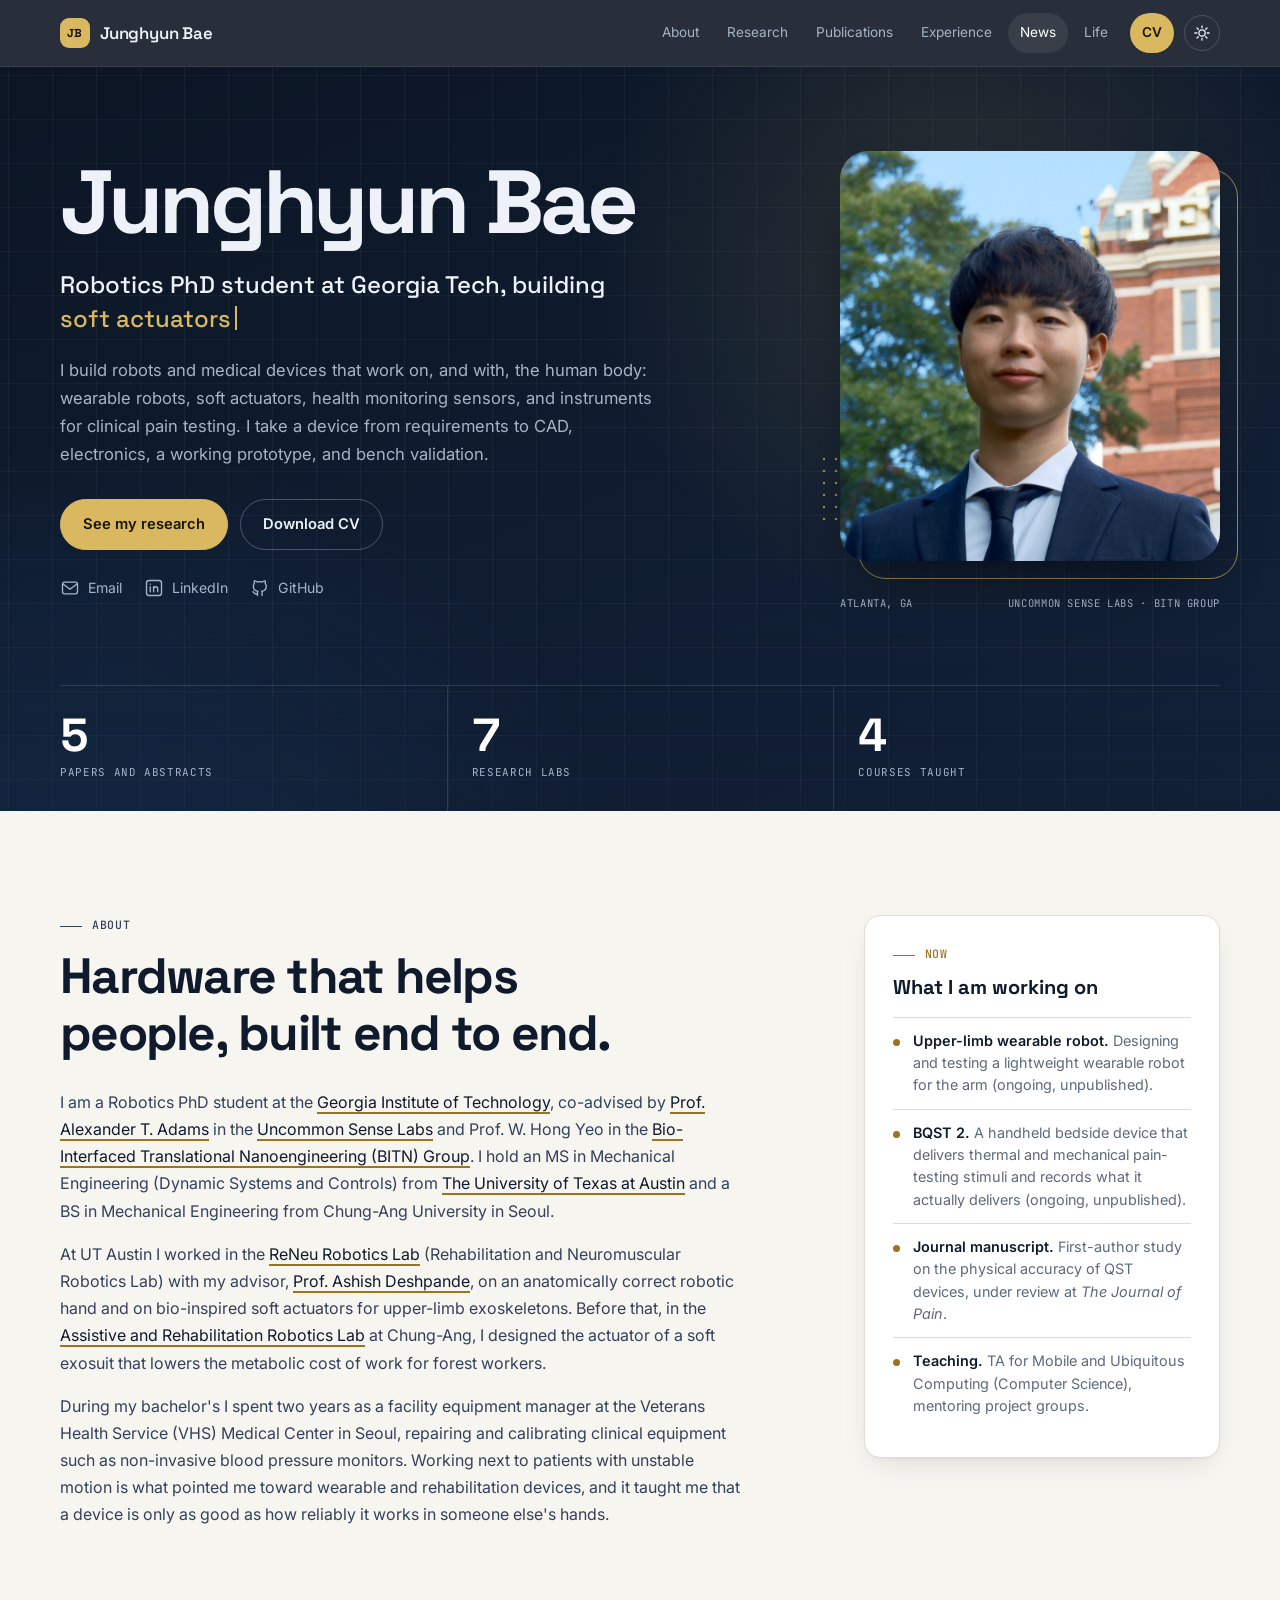
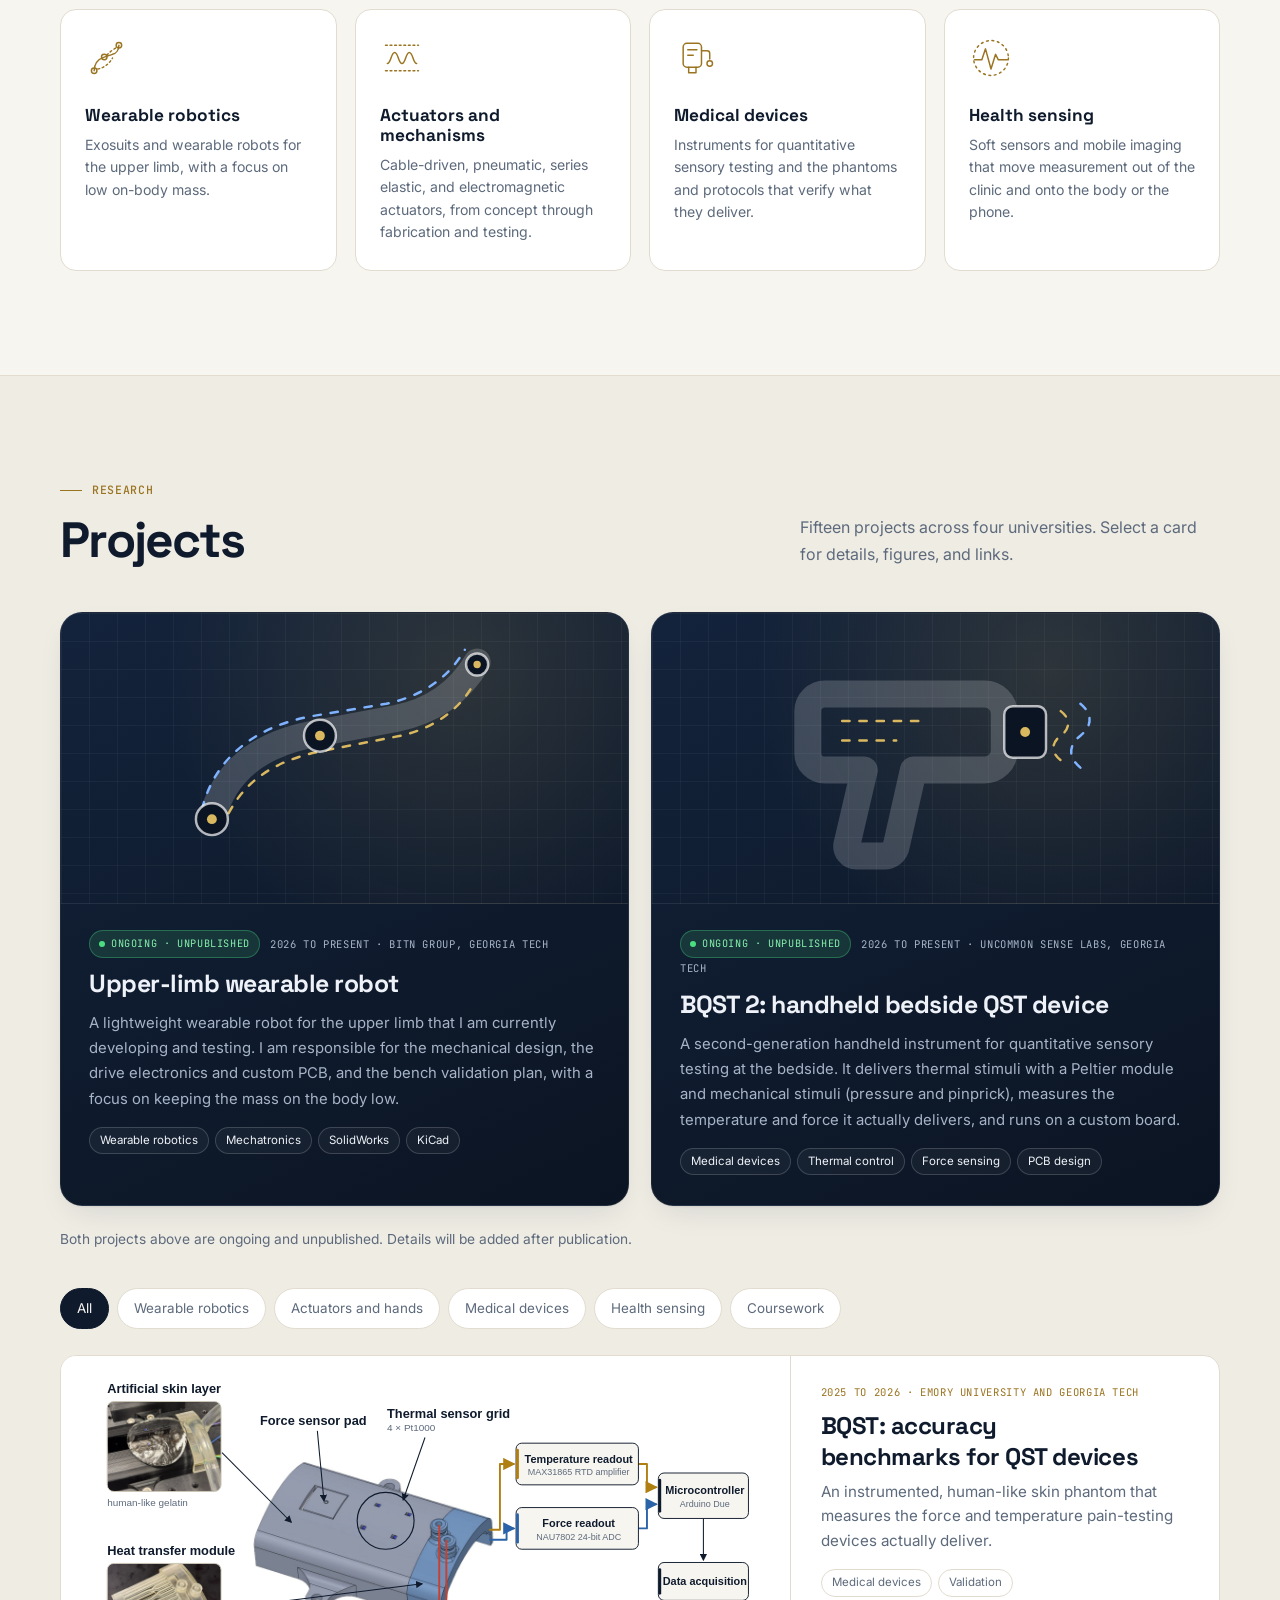
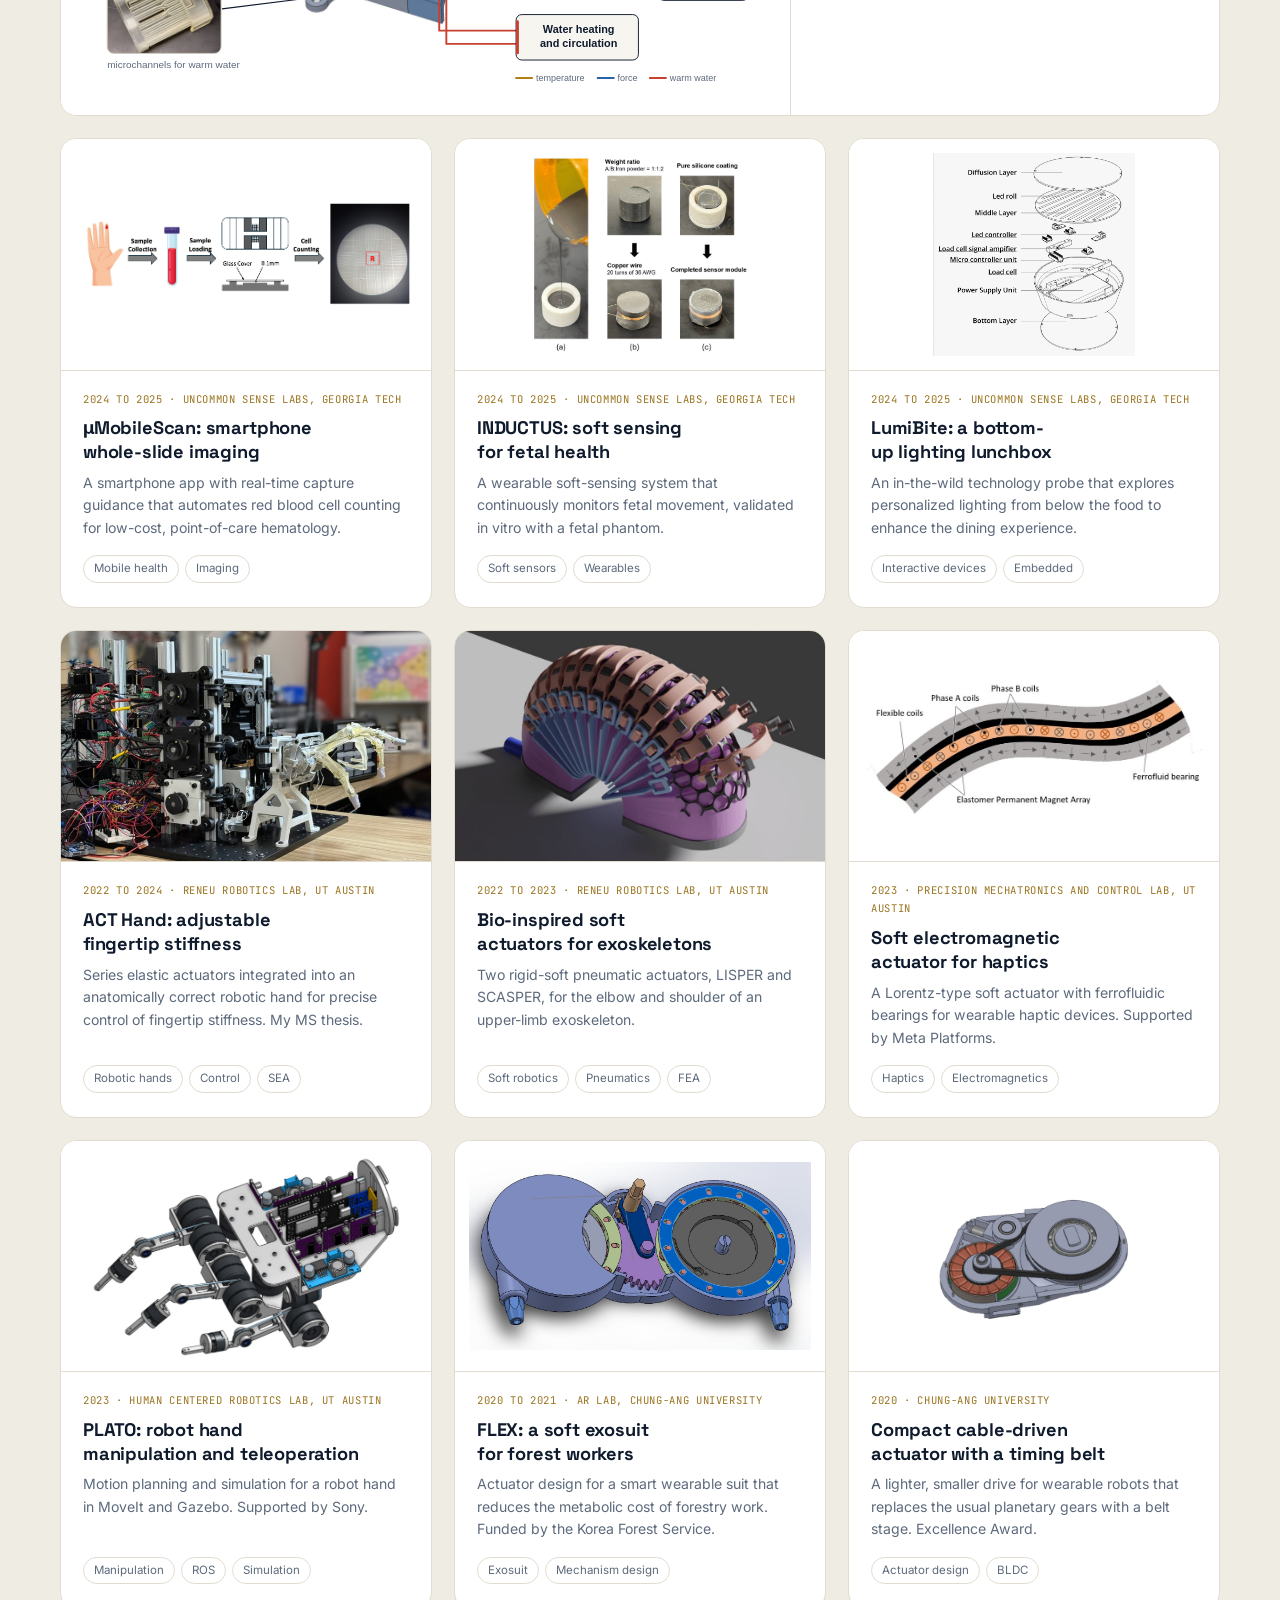
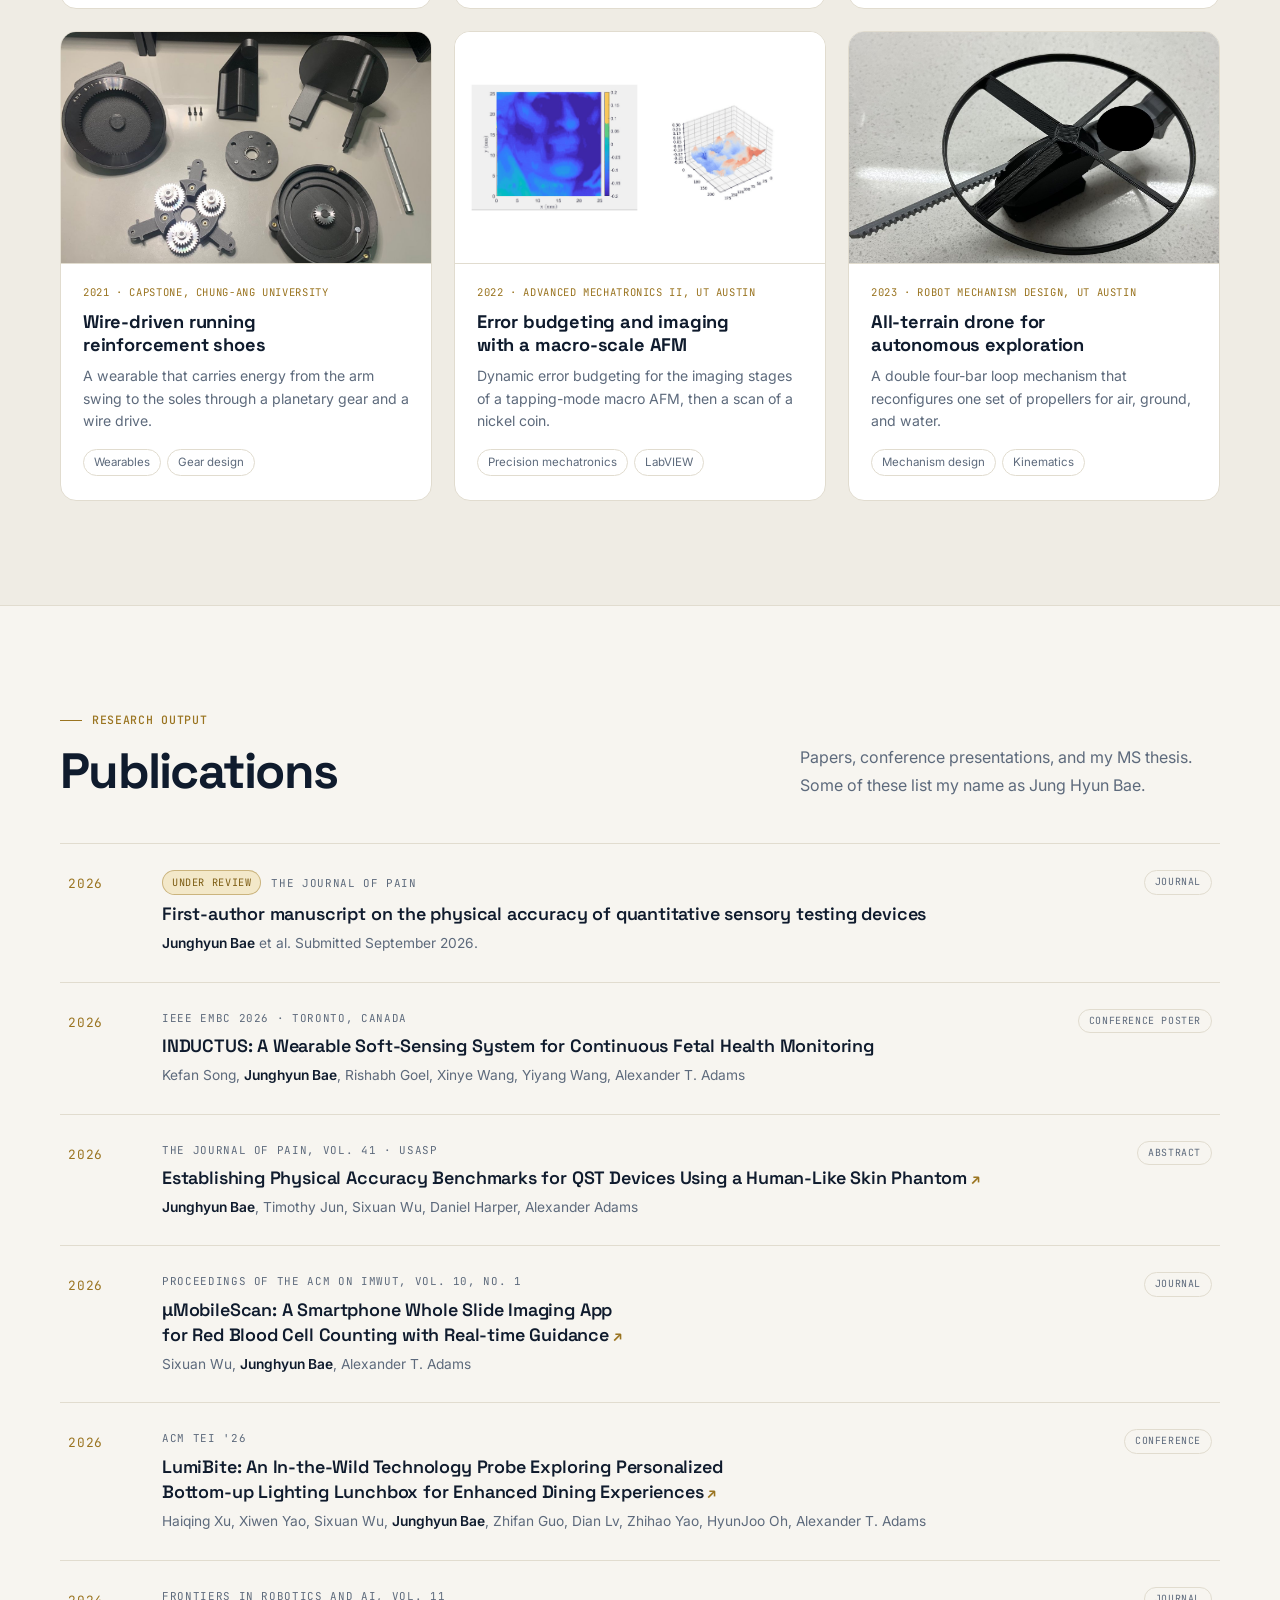
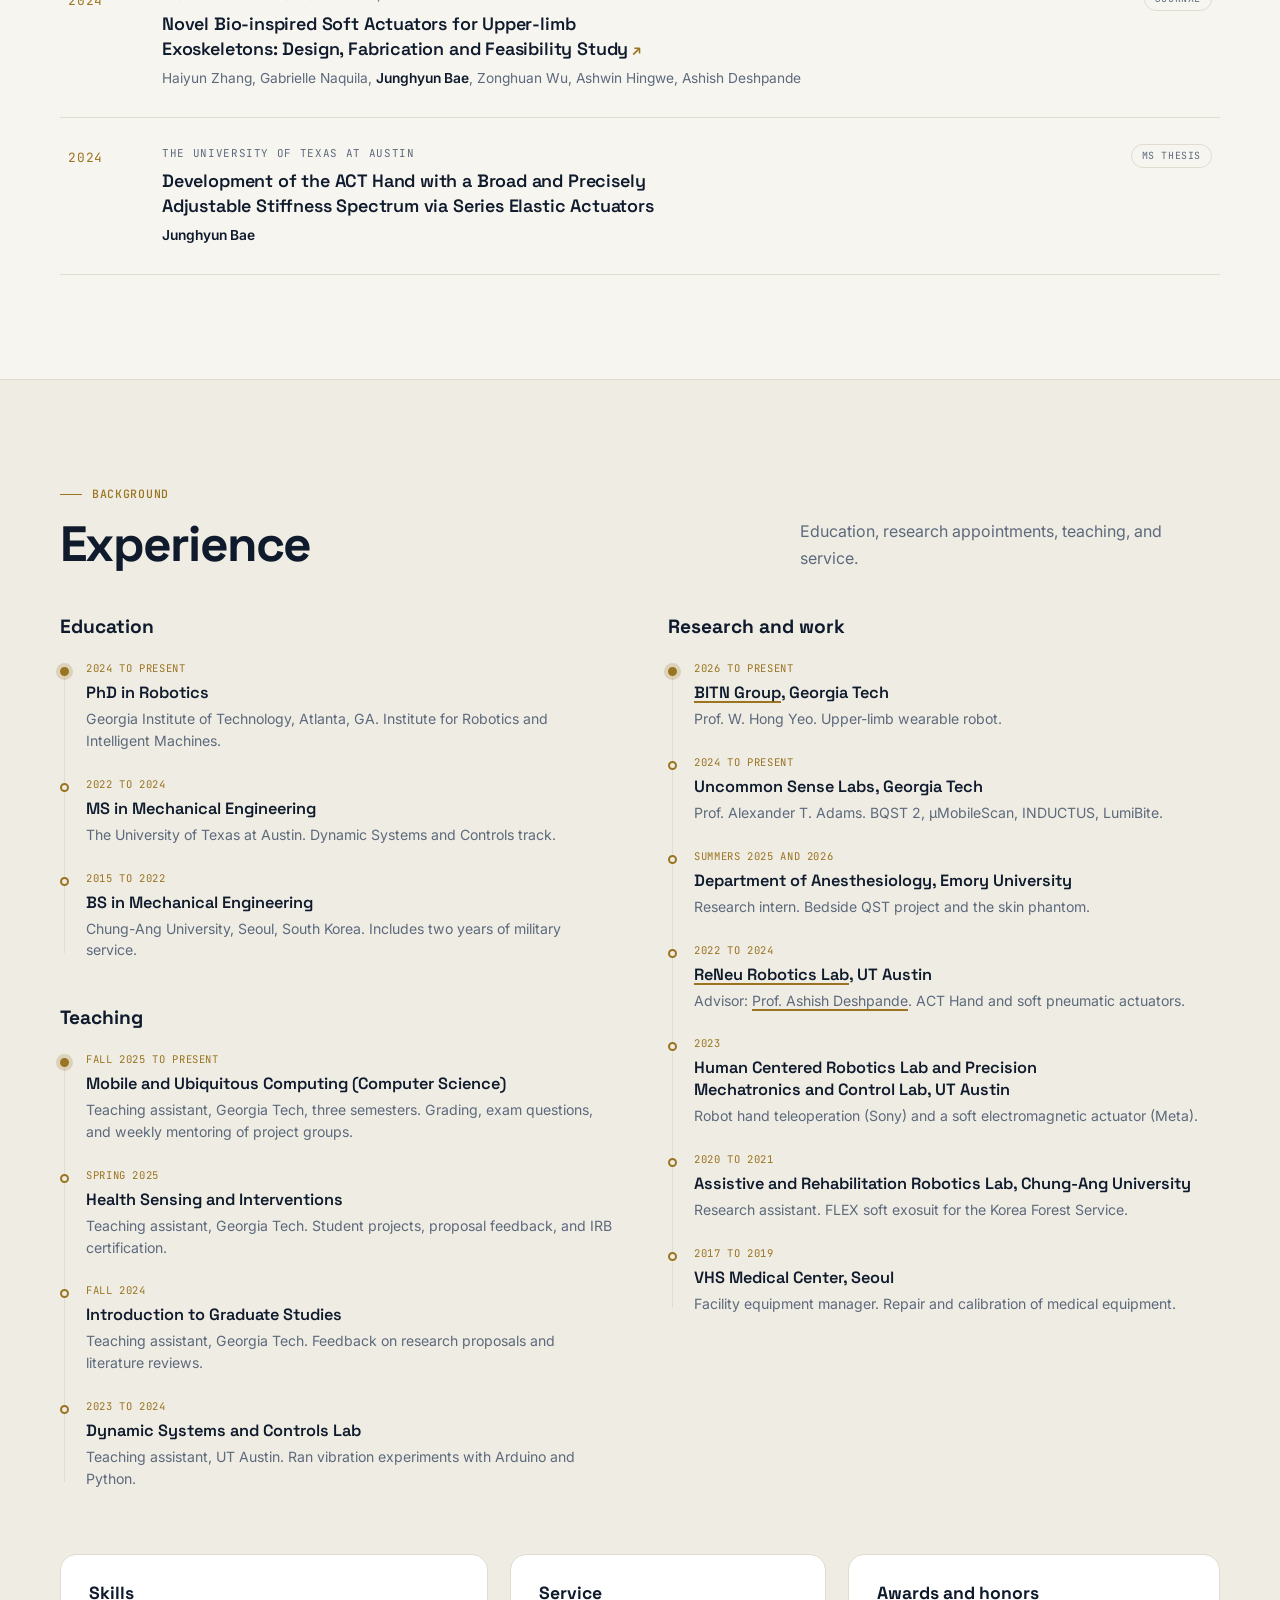
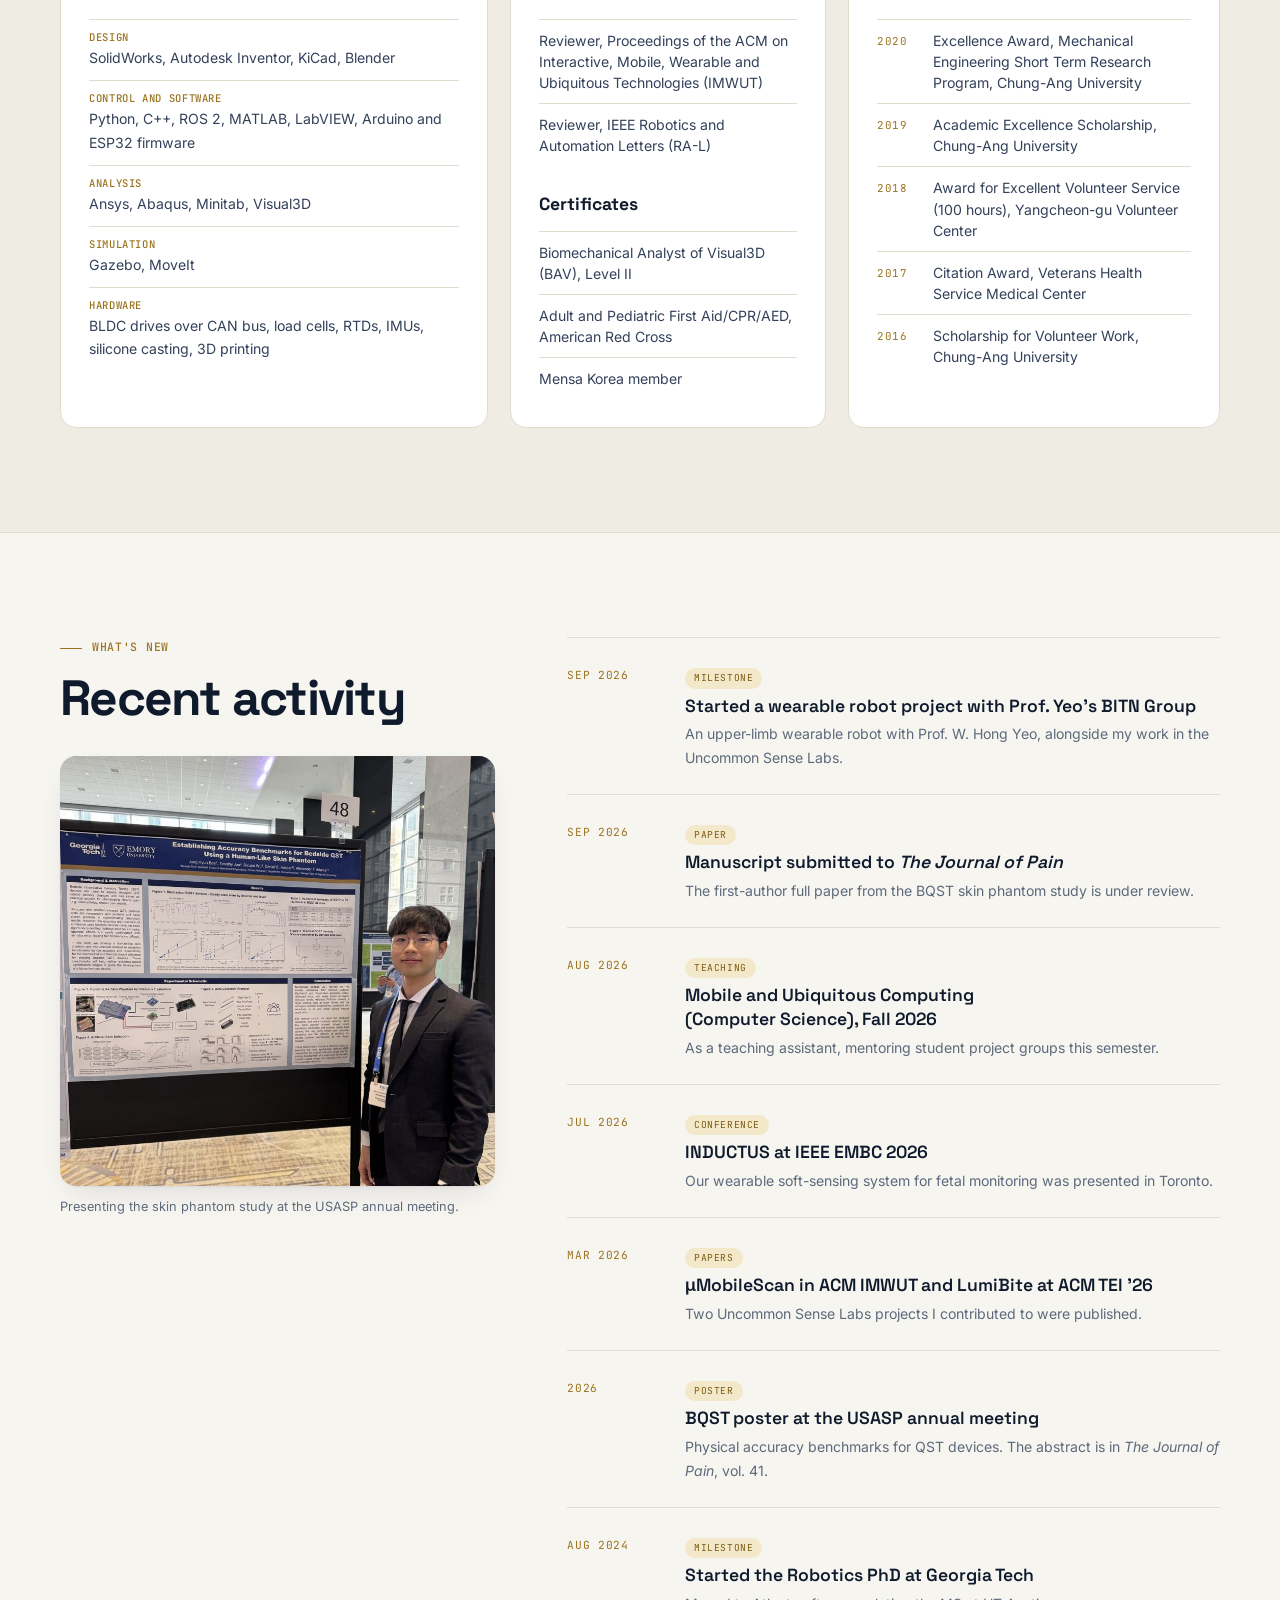
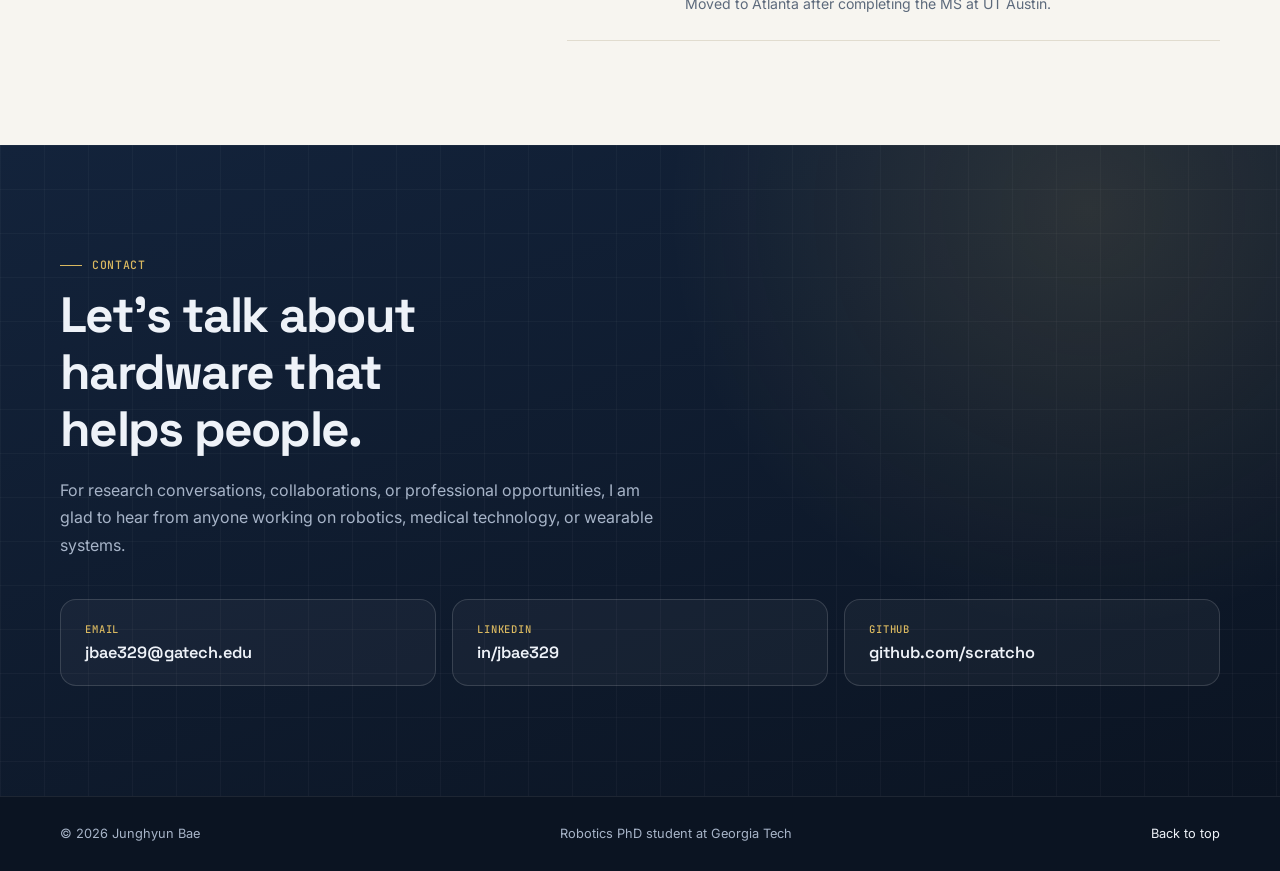
==== commit 291bc641: "Project images from the poster, thesis, paper and intro deck - BQST: redrawn phantom schematic, resu" ====
--- a/index.html
+++ b/index.html
@@ -21,7 +21,7 @@
   <link
     href="https://fonts.googleapis.com/css2?family=Inter:wght@400;500;600;700&family=JetBrains+Mono:wght@400;500&family=Space+Grotesk:wght@500;600;700&display=swap"
     rel="stylesheet">
-  <link rel="stylesheet" href="styles.css?v=21">
+  <link rel="stylesheet" href="styles.css?v=22">
   <script>
     // Apply the saved theme before first paint.
     try {
@@ -29,7 +29,7 @@
       if (t === 'light' || t === 'dark') document.documentElement.setAttribute('data-theme', t);
     } catch (e) { }
   </script>
-  <script src="script.js?v=21" defer></script>
+  <script src="script.js?v=22" defer></script>
   <script type="application/ld+json">
   {
     "@context": "https://schema.org",
@@ -44,7 +44,7 @@
     ],
     "url": "https://scratcho.github.io/",
     "email": "mailto:jbae329@gatech.edu",
-    "sameAs": ["https://www.linkedin.com/in/junghyun-bae-533494382/", "https://github.com/scratcho"],
+    "sameAs": ["https://www.linkedin.com/in/jbae329/", "https://github.com/scratcho"],
     "knowsAbout": ["Wearable robotics", "Soft actuators", "Medical devices", "Mechatronics", "Quantitative sensory testing"]
   }
   </script>
@@ -94,7 +94,7 @@
           </div>
           <ul class="social-row" aria-label="Professional links">
             <li><a href="mailto:jbae329@gatech.edu"><svg viewBox="0 0 24 24" aria-hidden="true"><rect x="3" y="5" width="18" height="14" rx="2.5"/><path d="m4 7.5 8 6 8-6"/></svg>Email</a></li>
-            <li><a href="https://www.linkedin.com/in/junghyun-bae-533494382/" rel="noopener"><svg viewBox="0 0 24 24" aria-hidden="true"><rect x="3" y="3" width="18" height="18" rx="3"/><path d="M7.5 10.5v6M7.5 7.4v.2M11.5 16.5v-6M11.5 13.2c0-1.7 1-2.7 2.5-2.7s2.5 1 2.5 2.7v3.3"/></svg>LinkedIn</a></li>
+            <li><a href="https://www.linkedin.com/in/jbae329/" rel="noopener"><svg viewBox="0 0 24 24" aria-hidden="true"><rect x="3" y="3" width="18" height="18" rx="3"/><path d="M7.5 10.5v6M7.5 7.4v.2M11.5 16.5v-6M11.5 13.2c0-1.7 1-2.7 2.5-2.7s2.5 1 2.5 2.7v3.3"/></svg>LinkedIn</a></li>
             <li><a href="https://github.com/scratcho" rel="noopener"><svg viewBox="0 0 24 24" aria-hidden="true"><path d="M9 19c-4 1.2-4-2-5.5-2.5M14.5 21v-3.2c0-.9.1-1.3-.5-1.9 2.8-.3 5.5-1.4 5.5-6a4.6 4.6 0 0 0-1.3-3.2 4.2 4.2 0 0 0-.1-3.2s-1-.3-3.4 1.3a11.6 11.6 0 0 0-6 0C6.300 3.200 5.300 3.500 5.300 3.500a4.200 4.200 0 0 0-.1 3.200A4.600 4.600 0 0 0 4 9.900c0 4.600 2.700 5.700 5.500 6-.6.600-.6 1.200-.5 1.900V21"/></svg>GitHub</a></li>
           </ul>
         </div>
@@ -243,9 +243,9 @@
 
         <div class="project-grid" id="project-grid">
 
-          <article class="project wide reveal" data-cat="medical sensing">
-            <button class="project-open" type="button" aria-haspopup="dialog">
-              <div class="project-media"><img loading="lazy" src="assets/images/bqst-phantom.jpg" alt="Gelatin skin mounted on the instrumented forearm phantom"></div>
+          <article class="project full reveal" data-cat="medical sensing">
+            <button class="project-open" type="button" aria-haspopup="dialog">
+              <div class="project-media contain"><img loading="lazy" src="assets/images/bqst-schematic.svg" alt="Schematic of the instrumented skin phantom, its sensors, and the readout chain"></div>
               <div class="project-body">
                 <p class="meta">2025 to 2026 · Emory University and Georgia Tech</p>
                 <h3>BQST: accuracy benchmarks for QST devices</h3>
@@ -256,9 +256,11 @@
             </button>
             <div class="project-detail" hidden>
               <div class="gallery">
-                <img loading="lazy" src="assets/images/QST_device.png" alt="CAD of the instrumented forearm phantom">
-                <img loading="lazy" src="assets/images/bqst-phantom.jpg" alt="Gelatin skin mounted on the phantom on the bench">
-                <img loading="lazy" src="assets/images/bqst-poster.jpg" alt="Junghyun Bae presenting the BQST poster at the USASP meeting">
+                <figure class="lg"><img loading="lazy" src="assets/images/bqst-schematic.svg" alt="Schematic of the instrumented skin phantom, its sensors, and the readout chain"><figcaption>The instrumented phantom: a force sensor pad and four Pt1000 temperature sensors under an artificial skin layer, warmed by circulating water.</figcaption></figure>
+                <figure class="lg"><img loading="lazy" src="assets/images/bqst-force-accuracy.png" alt="Delivered force plotted against nominal force for three mechanical QST instruments"><figcaption>Delivered versus nominal force for three mechanical instruments, eight operators each. The dashed line marks perfect agreement.</figcaption></figure>
+                <figure class="lg"><img loading="lazy" src="assets/images/bqst-thermal-response.png" alt="Mean skin-phantom surface temperature over time for the warm-contact stimuli"><figcaption>Mean surface temperature after contact for the warm-contact stimuli. Dotted lines mark the nominal targets.</figcaption></figure>
+                <figure><img loading="lazy" src="assets/images/bqst-phantom.jpg" alt="Gelatin skin mounted on the phantom on the bench"><figcaption>Gelatin skin layer on the phantom.</figcaption></figure>
+                <figure><img loading="lazy" src="assets/images/bqst-poster.jpg" alt="Junghyun Bae presenting the BQST poster at the USASP meeting"><figcaption>Poster at the USASP annual meeting.</figcaption></figure>
               </div>
               <p>Quantitative sensory testing (QST) is how pain researchers measure sensitivity to touch, pressure,
                 and temperature, but nominal device specifications may not fully characterize the stimulus a device delivers in use.
@@ -273,7 +275,7 @@
                   explained 13 to 69% of the error variance for the mechanical methods.</li>
               </ul>
               <p>The abstract appeared in <em>The Journal of Pain</em> (USASP), and the first-author full manuscript
-                is under review at the same journal. The findings started BQST 2.</p>
+                is under review at the same journal. The result plots above are from that manuscript. The findings started BQST 2.</p>
               <p class="detail-links"><a href="https://doi.org/10.1016/j.jpain.2025.105806" rel="noopener">Abstract in The Journal of Pain</a></p>
             </div>
           </article>
@@ -290,7 +292,11 @@
               </div>
             </button>
             <div class="project-detail" hidden>
-              <div class="gallery"><img loading="lazy" src="assets/images/umobile.png" alt="Workflow from sample collection to cell counting"></div>
+              <div class="gallery">
+                <figure><img loading="lazy" src="assets/images/umobile.png" alt="Workflow from sample collection to cell counting"><figcaption>From a finger-prick sample to an automated count.</figcaption></figure>
+                <figure><img loading="lazy" src="assets/images/umobile-count.jpg" alt="Microscope image with detected red blood cells marked"><figcaption>Detected red blood cells.</figcaption></figure>
+                <figure><img loading="lazy" src="assets/images/umobile-scan.jpg" alt="Stitched whole-slide scan of the counting chamber"><figcaption>Stitched whole-slide scan.</figcaption></figure>
+              </div>
               <p>μMobileScan is a smartphone app for whole-slide imaging. It guides the user in real time during capture and automates red blood cell counting, with the goal of low-cost, point-of-care hematology.</p>
               <p>I co-developed the application. Published in the <em>Proceedings of the ACM on Interactive, Mobile, Wearable and Ubiquitous Technologies</em> (IMWUT), March 2026.</p>
               <p class="detail-links"><a href="https://dl.acm.org/doi/10.1145/3790109" rel="noopener">Paper (ACM Digital Library)</a></p>
@@ -322,7 +328,7 @@
 
           <article class="project reveal" data-cat="sensing">
             <button class="project-open" type="button" aria-haspopup="dialog">
-              <div class="project-media contain"><img loading="lazy" src="assets/images/lumibite-cad.jpg" alt="CAD of the LumiBite lunchbox base with electronics"></div>
+              <div class="project-media contain"><img loading="lazy" src="assets/images/lumibite-exploded.png" alt="Exploded view of the LumiBite lunchbox and its electronics"></div>
               <div class="project-body">
                 <p class="meta">2024 to 2025 · Uncommon Sense Labs, Georgia Tech</p>
                 <h3>LumiBite: a bottom-up lighting lunchbox</h3>
@@ -332,7 +338,11 @@
               </div>
             </button>
             <div class="project-detail" hidden>
-              <div class="gallery"><img loading="lazy" src="assets/images/lumibite-cad.jpg" alt="CAD of the lunchbox base with the electronics bay"></div>
+              <div class="gallery">
+                <figure><img loading="lazy" src="assets/images/lumibite-exploded.png" alt="Exploded view of the LumiBite lunchbox: diffusion layer, LED roll, controller, load cell, power supply"><figcaption>Exploded view of the device.</figcaption></figure>
+                <figure><img loading="lazy" src="assets/images/lumibite-app.jpg" alt="The LumiBite companion app and the lunchbox lighting in use"><figcaption>Companion app and lighting in use.</figcaption></figure>
+                <figure><img loading="lazy" src="assets/images/lumibite-cad.jpg" alt="CAD of the lunchbox base with the electronics bay"><figcaption>Base with the electronics bay.</figcaption></figure>
+              </div>
               <p>LumiBite is a lunchbox that lights food from below with lighting personalized to the user. It was studied in the wild as a technology probe for enhancing the dining experience.</p>
               <p>I designed the device hardware and wrote embedded firmware for it (ESP32, Bluetooth Low Energy, and a
                 load cell front end). Published at the ACM International Conference on Tangible, Embedded, and
@@ -343,7 +353,7 @@
 
           <article class="project reveal" data-cat="actuation">
             <button class="project-open" type="button" aria-haspopup="dialog">
-              <div class="project-media contain"><img loading="lazy" src="assets/images/act-hand-cad.jpg" alt="CAD model of the ACT Hand finger mechanisms"></div>
+              <div class="project-media"><img loading="lazy" src="assets/images/act-hand-side.jpg" alt="Side view of the ACT Hand testbed with its actuator rack"></div>
               <div class="project-body">
                 <p class="meta">2022 to 2024 · ReNeu Robotics Lab, UT Austin</p>
                 <h3>ACT Hand: adjustable fingertip stiffness</h3>
@@ -353,7 +363,11 @@
               </div>
             </button>
             <div class="project-detail" hidden>
-              <div class="gallery"><img loading="lazy" src="assets/images/act-hand-cad.jpg" alt="CAD model of the ACT Hand finger mechanisms"></div>
+              <div class="gallery">
+                <figure><img loading="lazy" src="assets/images/act-hand-side.jpg" alt="Side view of the ACT Hand testbed with its actuator rack"><figcaption>The ACT Hand testbed: the tendon-driven hand and its actuator rack.</figcaption></figure>
+                <figure><img loading="lazy" src="assets/images/act-hand-fingertip.jpg" alt="Close view of the ACT Hand index fingertip at the stiffness measurement point"><figcaption>Fingertip at the stiffness measurement point.</figcaption></figure>
+                <figure><img loading="lazy" src="assets/images/act-hand-tendons.jpg" alt="CAD of a finger with its tendon routing labeled"><figcaption>Tendon routing of a finger.</figcaption></figure>
+              </div>
               <p>The human hand is a remarkable biological system, and the limited understanding of its biomechanics
                 and neuromuscular control makes it hard to build robotic hands and prostheses that match it. The
                 Anatomically Correct Testbed (ACT) Hand reproduces the musculoskeletal structure of the human fingers
@@ -369,9 +383,9 @@
             </div>
           </article>
 
-          <article class="project wide reveal" data-cat="wearable actuation">
-            <button class="project-open" type="button" aria-haspopup="dialog">
-              <div class="project-media"><img loading="lazy" src="assets/images/soft-actuator-scasper-render.jpg" alt="Render of SCASPER, a scallop-shaped pneumatic actuator"></div>
+          <article class="project reveal" data-cat="wearable actuation">
+            <button class="project-open" type="button" aria-haspopup="dialog">
+              <div class="project-media"><img loading="lazy" src="assets/images/soft-actuator-lisper-render.jpg" alt="Render of LISPER, a lobster-inspired silicone pneumatic actuator"></div>
               <div class="project-body">
                 <p class="meta">2022 to 2023 · ReNeu Robotics Lab, UT Austin</p>
                 <h3>Bio-inspired soft actuators for exoskeletons</h3>
@@ -381,10 +395,11 @@
             </button>
             <div class="project-detail" hidden>
               <div class="gallery">
-                <img loading="lazy" src="assets/images/soft-actuator-lisper-render.jpg" alt="Render of LISPER, the lobster-inspired silicone actuator with its segmented shell">
-                <img loading="lazy" src="assets/images/soft-actuator-scasper-render.jpg" alt="Render of SCASPER, the scallop-shaped actuator">
-                <img loading="lazy" src="assets/images/soft-actuator-photo.jpg" alt="Photos of the two fabricated actuators">
-                <img loading="lazy" src="assets/images/soft-actuator-2dof.jpg" alt="Both actuators mounted on a two-degree-of-freedom robot arm">
+                <figure><img loading="lazy" src="assets/images/soft-actuator-lisper-render.jpg" alt="Render of LISPER, the lobster-inspired silicone actuator with its segmented shell"><figcaption>LISPER, for the elbow.</figcaption></figure>
+                <figure><img loading="lazy" src="assets/images/soft-actuator-lisper-photo.jpg" alt="Photo of the fabricated LISPER actuator"><figcaption>Fabricated LISPER.</figcaption></figure>
+                <figure><img loading="lazy" src="assets/images/soft-actuator-scasper-render.jpg" alt="Render of SCASPER, the scallop-shaped actuator"><figcaption>SCASPER, for the shoulder.</figcaption></figure>
+                <figure><img loading="lazy" src="assets/images/soft-actuator-scasper-photo.jpg" alt="Photo of the fabricated SCASPER actuator"><figcaption>Fabricated SCASPER.</figcaption></figure>
+                <figure><img loading="lazy" src="assets/images/soft-actuator-2dof.jpg" alt="Both actuators mounted on a two-degree-of-freedom robot arm"><figcaption>Both actuators on a two-degree-of-freedom arm.</figcaption></figure>
               </div>
               <p>This study developed and evaluated two novel pneumatic actuators using kinematic and dynamic simulations and experiments: the Lobster-Inspired Silicone Pneumatic Robot (LISPER) for the elbow and the Scallop-Shaped Pneumatic Robot (SCASPER) for the shoulder. LISPER incorporates detailed bellow-shaped folds, meshes, and braces, while SCASPER achieves adjustable linearity of output force and torque through modifications to the silicone rubber strip pattern.</p>
               <p>LISPER performs well in range of motion, output force and torque, bandwidth, and linearity. SCASPER
@@ -397,7 +412,7 @@
 
           <article class="project reveal" data-cat="actuation wearable">
             <button class="project-open" type="button" aria-haspopup="dialog">
-              <div class="project-media pattern p-coil"><span>SEMA</span></div>
+              <div class="project-media contain"><img loading="lazy" src="assets/images/sema-concept.jpg" alt="Concept of the soft electromagnetic actuator: flexible coils, elastomer magnet array, and ferrofluid bearing"></div>
               <div class="project-body">
                 <p class="meta">2023 · Precision Mechatronics and Control Lab, UT Austin</p>
                 <h3>Soft electromagnetic actuator for haptics</h3>
@@ -407,6 +422,10 @@
               </div>
             </button>
             <div class="project-detail" hidden>
+              <div class="gallery">
+                <figure><img loading="lazy" src="assets/images/sema-concept.jpg" alt="Concept of the soft electromagnetic actuator: flexible coils, elastomer magnet array, and ferrofluid bearing"><figcaption>Actuator concept.</figcaption></figure>
+                <figure><img loading="lazy" src="assets/images/sema-field-simulation.jpg" alt="Finite element simulation of the magnetic field in the actuator"><figcaption>Finite element simulation of the magnetic field.</figcaption></figure>
+              </div>
               <p>Project: <em>A Novel Soft Electromagnetic Actuator with Lorentz-type Design and Ferrofluidic Bearings
                   for High Strength, Efficiency, and Transparency</em>, with research support from Meta Platforms,
                 Inc.</p>
@@ -416,7 +435,7 @@
 
           <article class="project reveal" data-cat="actuation">
             <button class="project-open" type="button" aria-haspopup="dialog">
-              <div class="project-media pattern p-grid"><span>PLATO</span></div>
+              <div class="project-media contain"><img loading="lazy" src="assets/images/plato-hand-cad.jpg" alt="CAD model of the PLATO robot hand"></div>
               <div class="project-body">
                 <p class="meta">2023 · Human Centered Robotics Lab, UT Austin</p>
                 <h3>PLATO: robot hand manipulation and teleoperation</h3>
@@ -425,6 +444,9 @@
               </div>
             </button>
             <div class="project-detail" hidden>
+              <div class="gallery">
+                <figure><img loading="lazy" src="assets/images/plato-hand-cad.jpg" alt="CAD model of the PLATO robot hand"></figure>
+              </div>
               <p>A robot hand manipulation and teleoperation project in the Human Centered Robotics Lab, with research
                 support from Sony Corporation. I planned and simulated motion tasks for the hand using MoveIt and the
                 Gazebo environment.</p>
@@ -443,7 +465,10 @@
               </div>
             </button>
             <div class="project-detail" hidden>
-              <div class="gallery"><img loading="lazy" src="assets/images/flex-dual-pulley.jpg" alt="CAD of the two-way dual pulley actuator"></div>
+              <div class="gallery">
+                <figure><img loading="lazy" src="assets/images/flex-dual-pulley.jpg" alt="CAD of the two-way dual pulley actuator"><figcaption>Two-way dual pulley actuator.</figcaption></figure>
+                <figure><img loading="lazy" src="assets/images/flex-suit-back.jpg" alt="Two actuators mounted on the back of the exosuit"><figcaption>Actuators on the back of the suit.</figcaption></figure>
+              </div>
               <p>FLEX is a smart wearable suit, combined with deep learning, for muscle power assistance, injury
                 prevention, and work efficiency for forest workers. I worked on it as a research assistant in the
                 Assistive and Rehabilitation Robotics Lab.</p>
@@ -470,9 +495,10 @@
             </button>
             <div class="project-detail" hidden>
               <div class="gallery">
-                <img loading="lazy" src="assets/images/compact-actuator-render.jpg" alt="Render of the actuator with the cover removed">
-                <img loading="lazy" src="assets/images/compact-actuator-section.jpg" alt="CAD view of the belt stage and motor">
-                <img loading="lazy" src="assets/images/compact-actuator-printed.jpg" alt="3D printed prototype of the actuator housing">
+                <figure><img loading="lazy" src="assets/images/compact-actuator-render.jpg" alt="Render of the actuator with the cover removed"><figcaption>Belt stage with the cover removed.</figcaption></figure>
+                <figure><img loading="lazy" src="assets/images/compact-actuator-section.jpg" alt="CAD view of the belt stage and motor"></figure>
+                <figure><img loading="lazy" src="assets/images/compact-actuator-printed.jpg" alt="3D printed prototype of the actuator housing"><figcaption>3D printed prototype.</figcaption></figure>
+                <figure><img loading="lazy" src="assets/images/compact-actuator-worn.jpg" alt="The actuator prototype worn on the hip"><figcaption>Worn on the hip.</figcaption></figure>
               </div>
               <p>Developed a compact and lightweight actuator by replacing the conventional planetary gears used in
                 wearable robots with a timing belt system. The encoder sits inside the tensioner pulley to enable
@@ -498,18 +524,20 @@
             </button>
             <div class="project-detail" hidden>
               <div class="gallery">
-                <img loading="lazy" src="assets/images/running-shoes-parts.jpg" alt="3D printed planetary gear parts">
-                <img loading="lazy" src="assets/images/running-shoes-test.jpg" alt="Outdoor running test with the device">
+                <figure><img loading="lazy" src="assets/images/running-shoes-parts.jpg" alt="3D printed planetary gear parts"><figcaption>3D printed parts.</figcaption></figure>
+                <figure><img loading="lazy" src="assets/images/running-shoes-gears.jpg" alt="Assembled planetary gear stage"><figcaption>Planetary gear stage.</figcaption></figure>
+                <figure><img loading="lazy" src="assets/images/running-shoes-exploded.jpg" alt="Exploded CAD view of the drive"><figcaption>Exploded view of the drive.</figcaption></figure>
+                <figure><img loading="lazy" src="assets/images/running-shoes-fea.jpg" alt="Finite element mesh of the planetary gears in Ansys"><figcaption>Gear analysis in Ansys.</figcaption></figure>
               </div>
               <p>Capstone design project and BS thesis. The device uses a planetary gear system and a wire-driven
                 mechanism to deliver energy from the arm movement of running to the soles and strengthen propulsion.
-                Designed in SolidWorks and analyzed in Ansys, then prototyped and tested outdoors.</p>
+                Designed in SolidWorks, analyzed in Ansys, and prototyped with 3D printed parts.</p>
             </div>
           </article>
 
           <article class="project reveal" data-cat="coursework">
             <button class="project-open" type="button" aria-haspopup="dialog">
-              <div class="project-media pattern p-scan"><span>Macro AFM</span></div>
+              <div class="project-media contain"><img loading="lazy" src="assets/images/afm-scan-result.png" alt="Scan of a nickel coin: surface height map and 3D plot"></div>
               <div class="project-body">
                 <p class="meta">2022 · Advanced Mechatronics II, UT Austin</p>
                 <h3>Error budgeting and imaging with a macro-scale AFM</h3>
@@ -519,6 +547,9 @@
               </div>
             </button>
             <div class="project-detail" hidden>
+              <div class="gallery">
+                <figure class="lg"><img loading="lazy" src="assets/images/afm-scan-result.png" alt="Scan of a nickel coin: surface height map and 3D plot"><figcaption>Scan of a nickel coin: height map (left) and 3D surface (right).</figcaption></figure>
+              </div>
               <p>Final project for ME 392 Advanced Mechatronics II, with Dong Ho Kang. Using a tapping-mode macro AFM
                 that tracks the sample vertically and a moving stage in the horizontal plane, we modeled the error of
                 the imaging stages (power spectral density and cumulative power spectrum) and scanned a 10 mm by 10 mm
@@ -529,7 +560,7 @@
 
           <article class="project reveal" data-cat="coursework">
             <button class="project-open" type="button" aria-haspopup="dialog">
-              <div class="project-media pattern p-links"><span>4-bar drone</span></div>
+              <div class="project-media"><img loading="lazy" src="assets/images/drone-propeller-wheel.jpg" alt="3D printed propeller with an outer ring that also works as a wheel"></div>
               <div class="project-body">
                 <p class="meta">2023 · Robot Mechanism Design, UT Austin</p>
                 <h3>All-terrain drone for autonomous exploration</h3>
@@ -539,11 +570,13 @@
               </div>
             </button>
             <div class="project-detail" hidden>
+              <div class="gallery">
+                <figure><img loading="lazy" src="assets/images/drone-propeller-wheel.jpg" alt="3D printed propeller with an outer ring that also works as a wheel"><figcaption>Printed propeller with an outer ring, so it can also roll as a wheel.</figcaption></figure>
+              </div>
               <p>Course project with Alexander Khair and Michael Kasman. Drones map areas well but spend far more
                 energy in flight than ground robots do, and weight is critical. The proposal uses a double four-bar
                 loop mechanism to transform the vehicle between air, ground, and water configurations, so the
                 propeller that lifts in the air also drives on water and works as a wheel on the ground.</p>
-              <p class="detail-links"><a href="assets/documents/all-terrain-drone-proposal.pdf">Project proposal (PDF)</a></p>
             </div>
           </article>
 
@@ -827,7 +860,7 @@
         <p>For research conversations, collaborations, or professional opportunities, I am glad to hear from anyone working on robotics, medical technology, or wearable systems.</p>
         <div class="contact-links">
           <a href="mailto:jbae329@gatech.edu"><span>Email</span><strong>jbae329@gatech.edu</strong></a>
-          <a href="https://www.linkedin.com/in/junghyun-bae-533494382/" rel="noopener"><span>LinkedIn</span><strong>in/junghyun-bae</strong></a>
+          <a href="https://www.linkedin.com/in/jbae329/" rel="noopener"><span>LinkedIn</span><strong>in/jbae329</strong></a>
           <a href="https://github.com/scratcho" rel="noopener"><span>GitHub</span><strong>github.com/scratcho</strong></a>
         </div>
       </div>
--- a/styles.css
+++ b/styles.css
@@ -258,13 +258,15 @@
 .project-body .tags { margin-top: auto; padding-top: 16px; }
 .filter-empty { color: var(--muted); padding: 30px 0; }
 .project-grid { grid-auto-flow: dense; }
-.project.wide { grid-column: span 2; }
-.project.wide .project-open { flex-direction: row; }
-.project.wide .project-media { flex: 0 0 54%; aspect-ratio: auto; min-height: 270px; border-bottom: 0; border-right: 1px solid var(--line); }
-.project.wide .project-body { justify-content: center; padding: 28px 30px; }
-.project.wide .project-body h3 { font-size: 1.42rem; letter-spacing: -.02em; }
-.project.wide .project-body > p:not(.meta) { font-size: .93rem; }
-.project.wide .project-body .tags { margin-top: 0; }
+.project.full { grid-column: 1 / -1; }
+.project.full .project-open { flex-direction: row; }
+.project.full .project-media { flex: 0 0 63%; aspect-ratio: 1400 / 690; border-bottom: 0; border-right: 1px solid var(--line); }
+.project.full .project-media.contain img { padding: 16px 18px; }
+.project.full:hover .project-media img { transform: none; }
+.project.full .project-body { justify-content: center; padding: 28px 30px; }
+.project.full .project-body h3 { font-size: 1.5rem; letter-spacing: -.02em; }
+.project.full .project-body > p:not(.meta) { font-size: .95rem; }
+.project.full .project-body .tags { margin-top: 0; }
 
 /* Dialog */
 .project-dialog { width: min(880px, calc(100% - 28px)); max-height: min(88vh, 900px); padding: 0; border: 1px solid var(--line); border-radius: 22px; background: var(--surface); color: var(--ink); box-shadow: 0 40px 100px -20px #000000a0; overflow: auto; }
@@ -280,9 +282,13 @@
 .dialog-body ul { margin: 0 0 1em; }
 .dialog-body li { position: relative; padding-left: 20px; margin-bottom: 8px; }
 .dialog-body li::before { content: ""; position: absolute; left: 2px; top: .72em; width: 6px; height: 6px; border-radius: 50%; background: var(--accent); }
-.gallery { display: flex; gap: 12px; margin: 0 0 24px; padding-bottom: 6px; overflow-x: auto; scroll-snap-type: x proximity; }
-.gallery img { flex: 0 0 auto; height: 300px; width: auto; max-width: none; border-radius: 12px; border: 1px solid var(--line); background: #fff; scroll-snap-align: start; }
-.gallery img:only-child { margin-inline: auto; max-width: 100%; height: auto; max-height: 380px; }
+.gallery { display: flex; gap: 14px; margin: 0 0 24px; padding-bottom: 8px; overflow-x: auto; scroll-snap-type: x proximity; }
+.gallery figure { flex: 0 0 auto; display: table; margin: 0; scroll-snap-align: start; }
+.gallery img { display: block; height: 290px; width: auto; max-width: none; border-radius: 12px; border: 1px solid var(--line); background: #fff; }
+.gallery figure.lg img { height: 350px; }
+.gallery figcaption { display: table-caption; caption-side: bottom; padding-top: 8px; font-size: .78rem; line-height: 1.45; color: var(--muted); }
+.gallery figure:only-child { margin-inline: auto; }
+.gallery > img { flex: 0 0 auto; }
 .detail-links { margin: 20px 0 0; }
 .detail-links a, .text-link { display: inline-flex; align-items: center; gap: 6px; color: var(--accent-strong); font-weight: 600; font-size: .9rem; text-decoration: none; border-bottom: 1.5px solid color-mix(in srgb, var(--accent) 50%, transparent); }
 .detail-links a::after, .text-link::after { content: "↗"; font-size: .9em; }
@@ -429,7 +435,14 @@
   .contact { padding: 80px 0; }
   .dialog-inner { padding: 28px 22px 30px; }
   .dialog-close { margin: -12px -8px 0 12px; }
-  .gallery img { height: 220px; }
+  .gallery img { height: 210px; }
+  .gallery figure.lg img { height: 230px; }
+  .project.full .project-open { flex-direction: column; }
+  .project.full .project-media { flex: none; border-right: 0; border-bottom: 1px solid var(--line); }
+  .project.full .project-media.contain img { padding: 10px; }
+  .project.full .project-body { padding: 20px 22px 24px; }
+  .project.full .project-body h3 { font-size: 1.2rem; }
+  .project.full .project-body .tags { margin-top: auto; }
   .story.full { flex-direction: column; }
   .story.full .story-photo { flex: none; }
   .story.full .story-copy { align-self: stretch; padding: 22px 24px 26px; }
@@ -440,12 +453,6 @@
   .project-grid, .focus-grid, .extras, .interest-grid { grid-template-columns: 1fr; }
   .story, .story.wide, .story.half { grid-column: 1 / -1; }
   .story.wide .story-photo, .story.half .story-photo { aspect-ratio: 4 / 3.4; }
-  .project.wide { grid-column: auto; }
-  .project.wide .project-open { flex-direction: column; }
-  .project.wide .project-media { flex: none; aspect-ratio: 16 / 10; min-height: 0; border-right: 0; border-bottom: 1px solid var(--line); }
-  .project.wide .project-body { padding: 20px 22px 24px; }
-  .project.wide .project-body h3 { font-size: 1.14rem; }
-  .project.wide .project-body .tags { margin-top: auto; }
   .news { grid-template-columns: 1fr; gap: 6px; }
   .hero-portrait figcaption { flex-direction: column; gap: 2px; }
   .feature-copy { padding: 22px 20px 24px; }
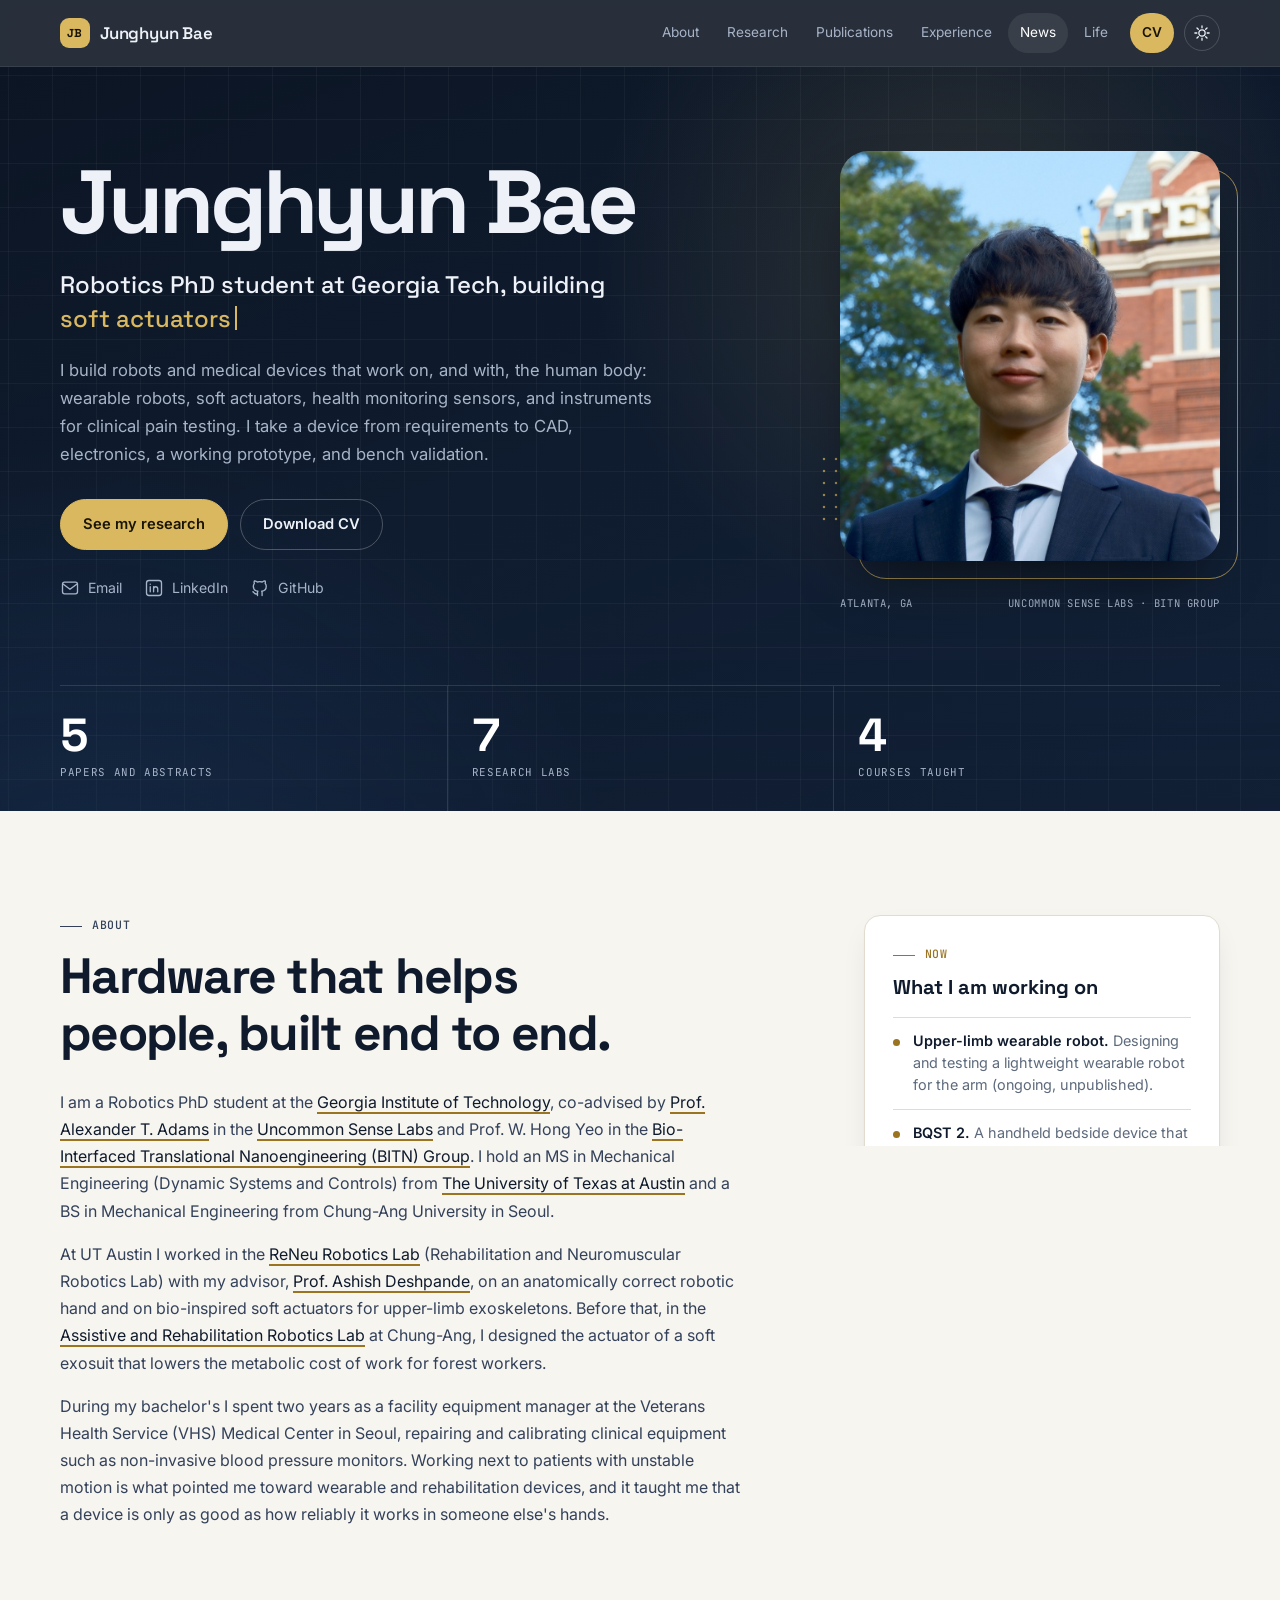
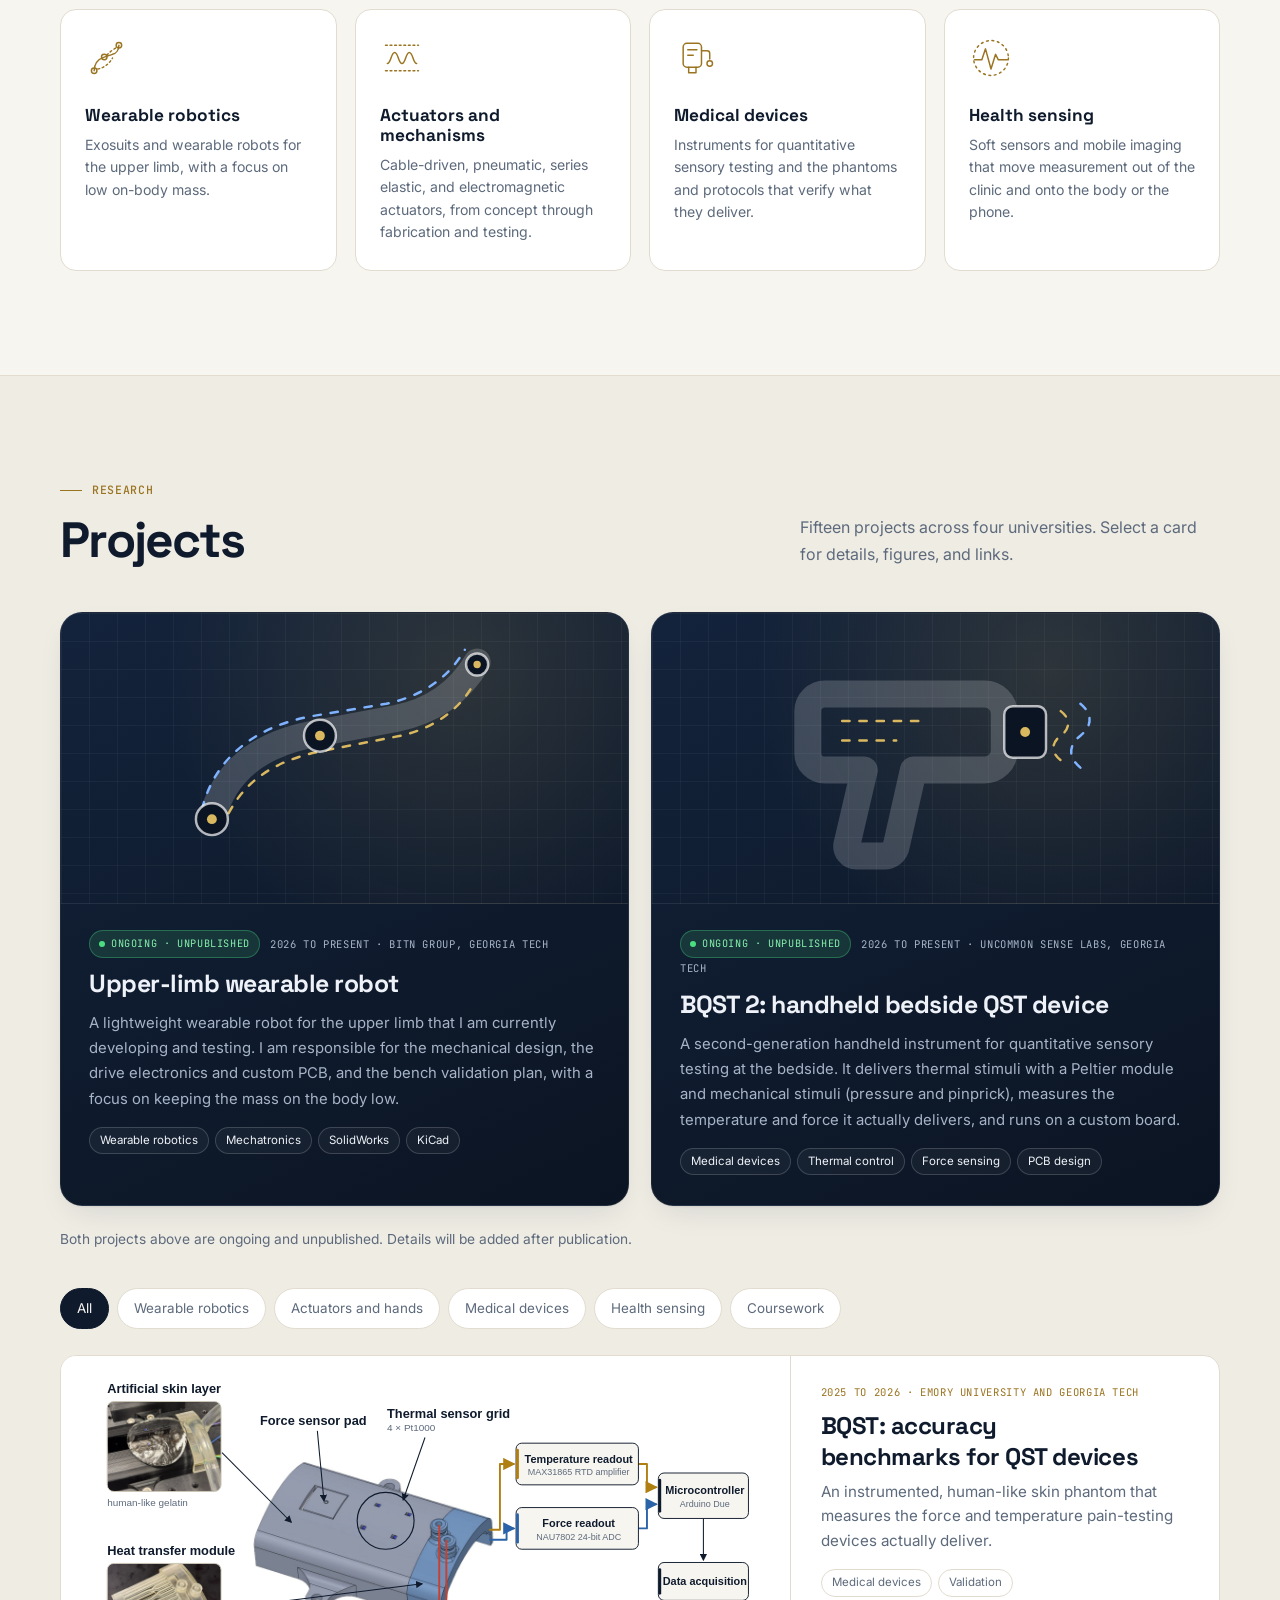
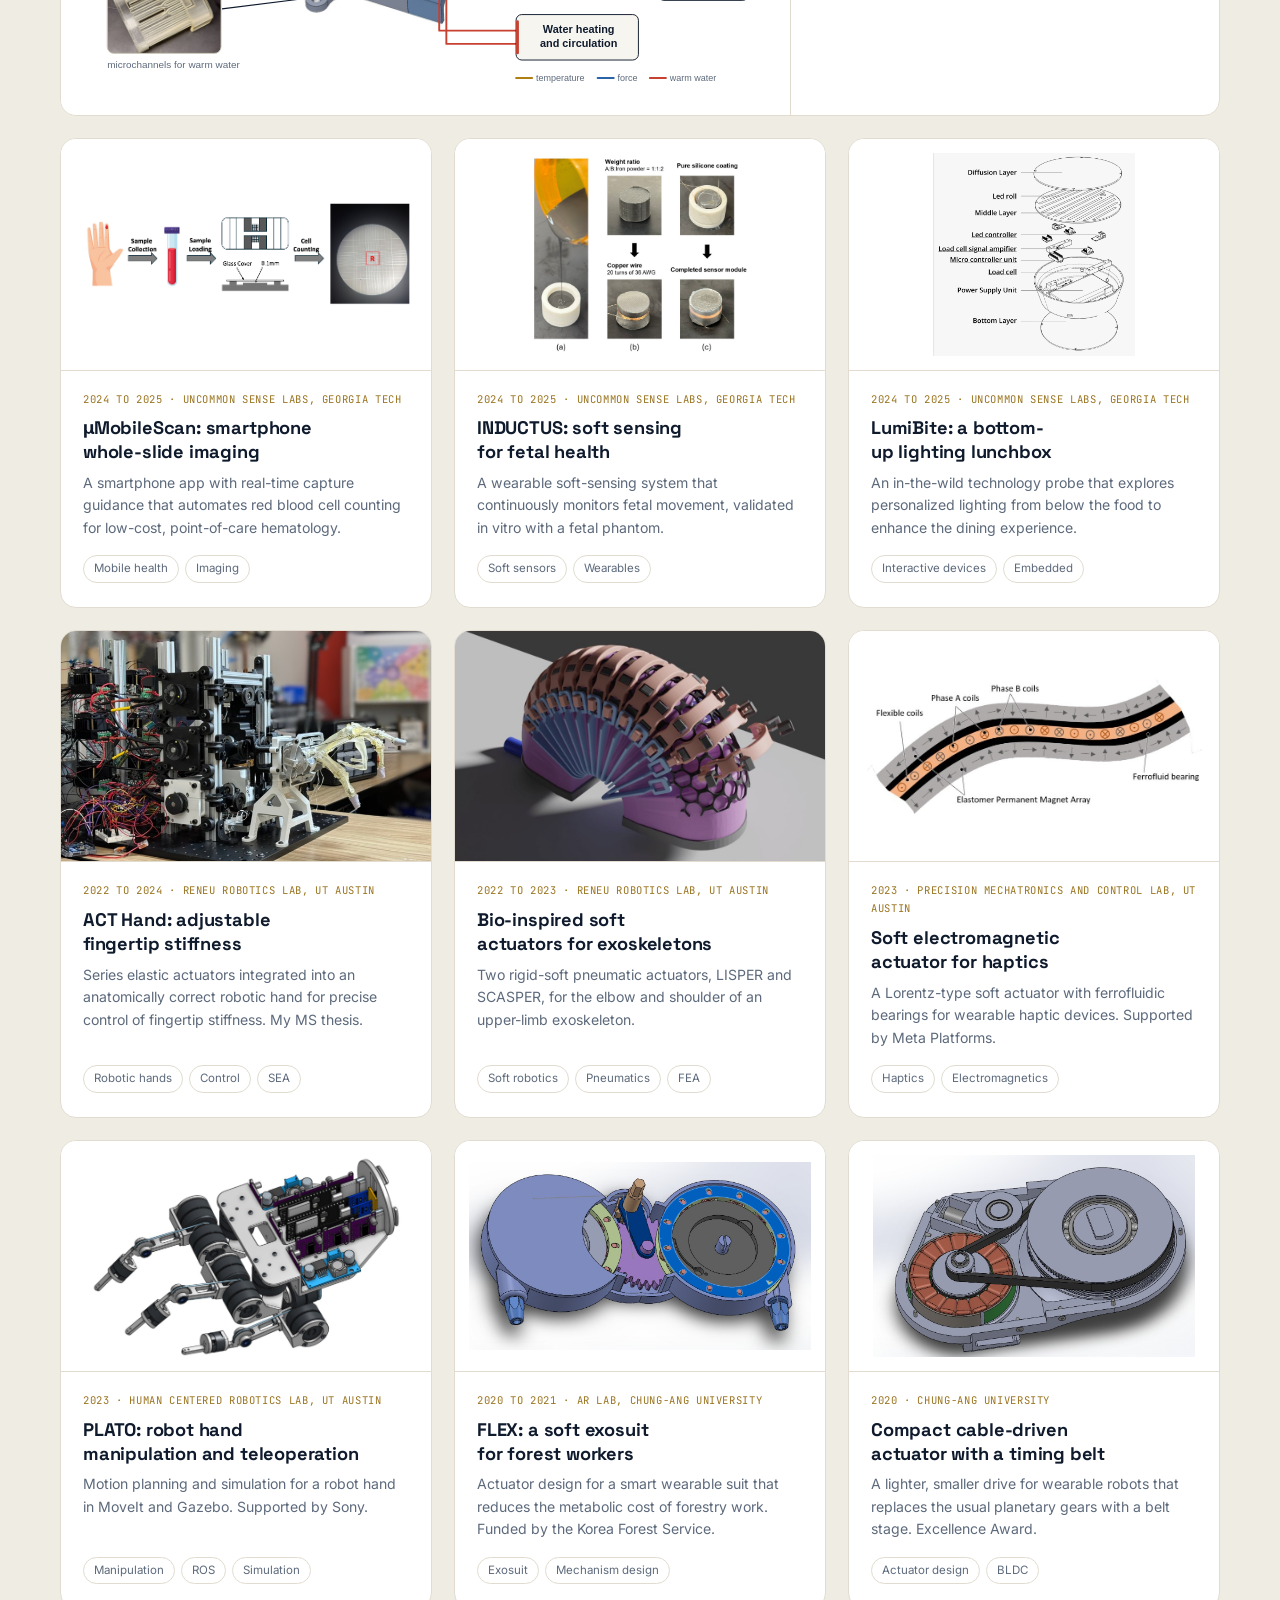
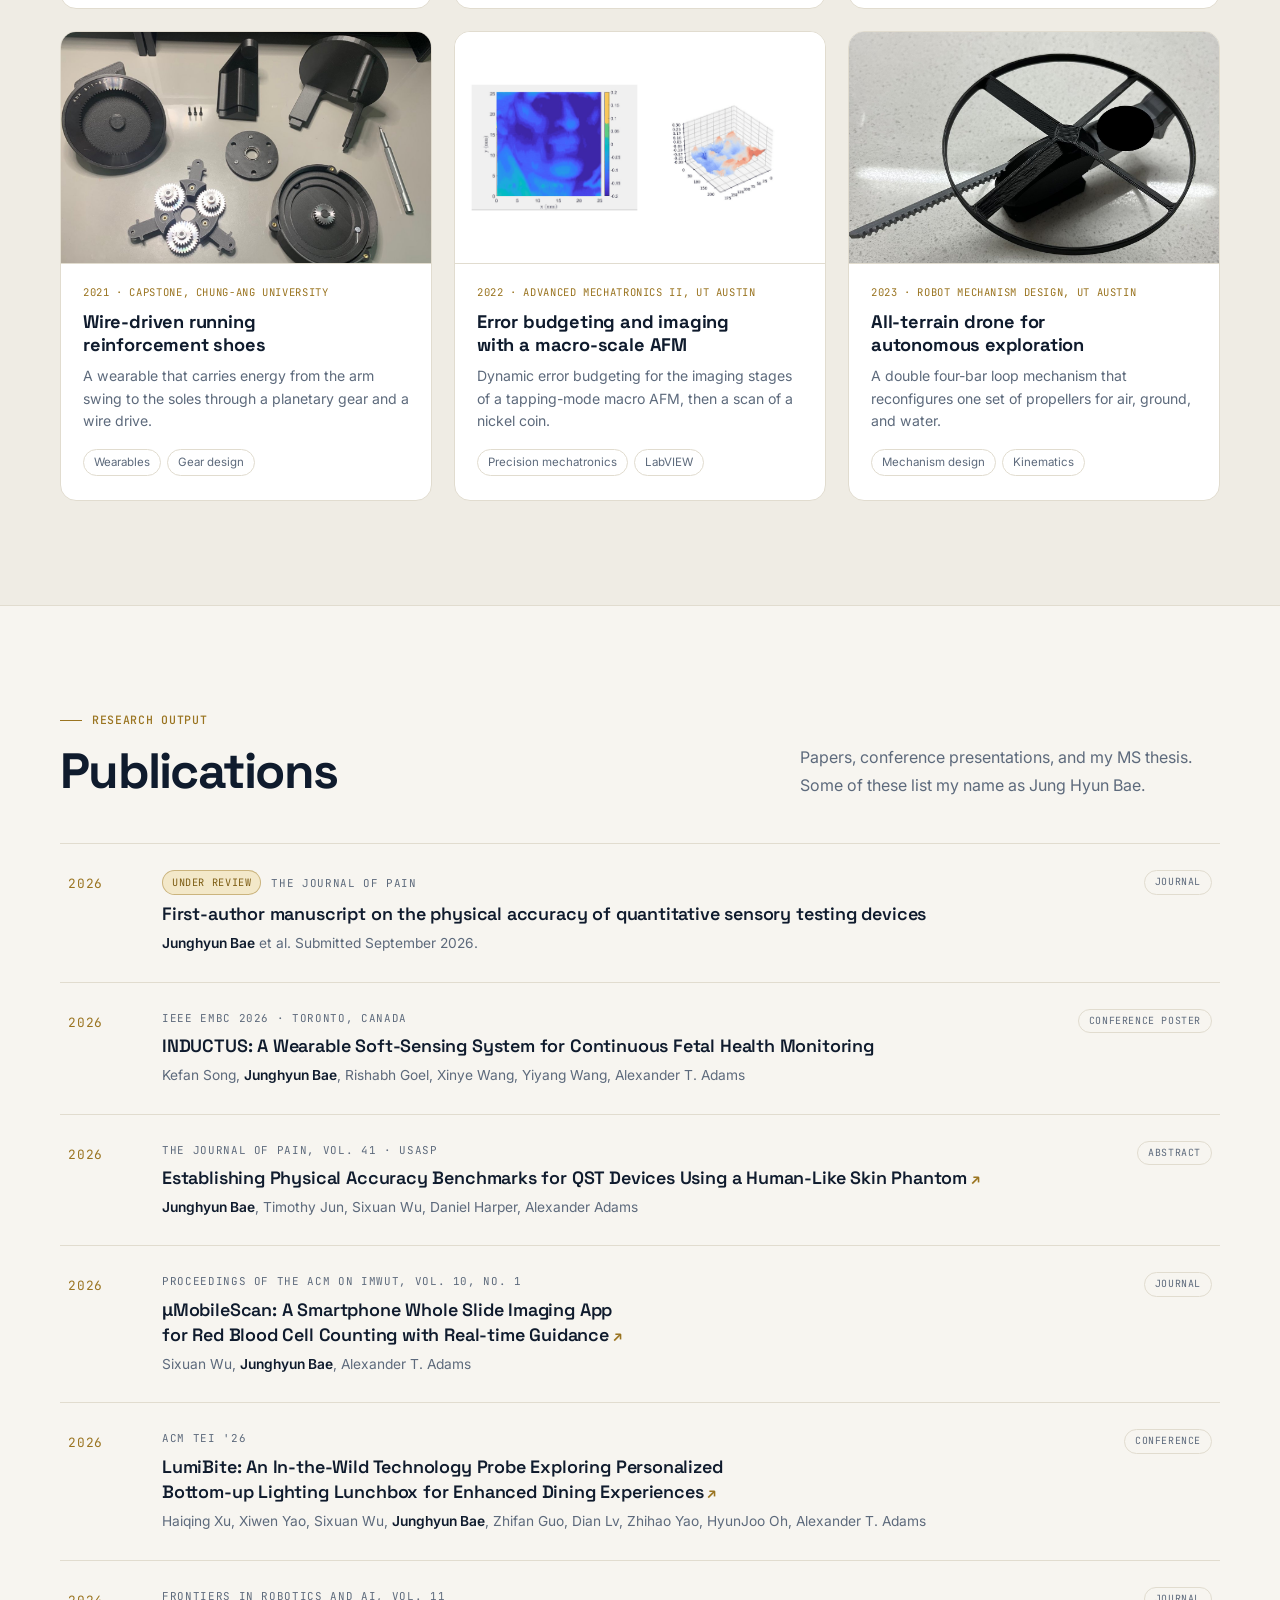
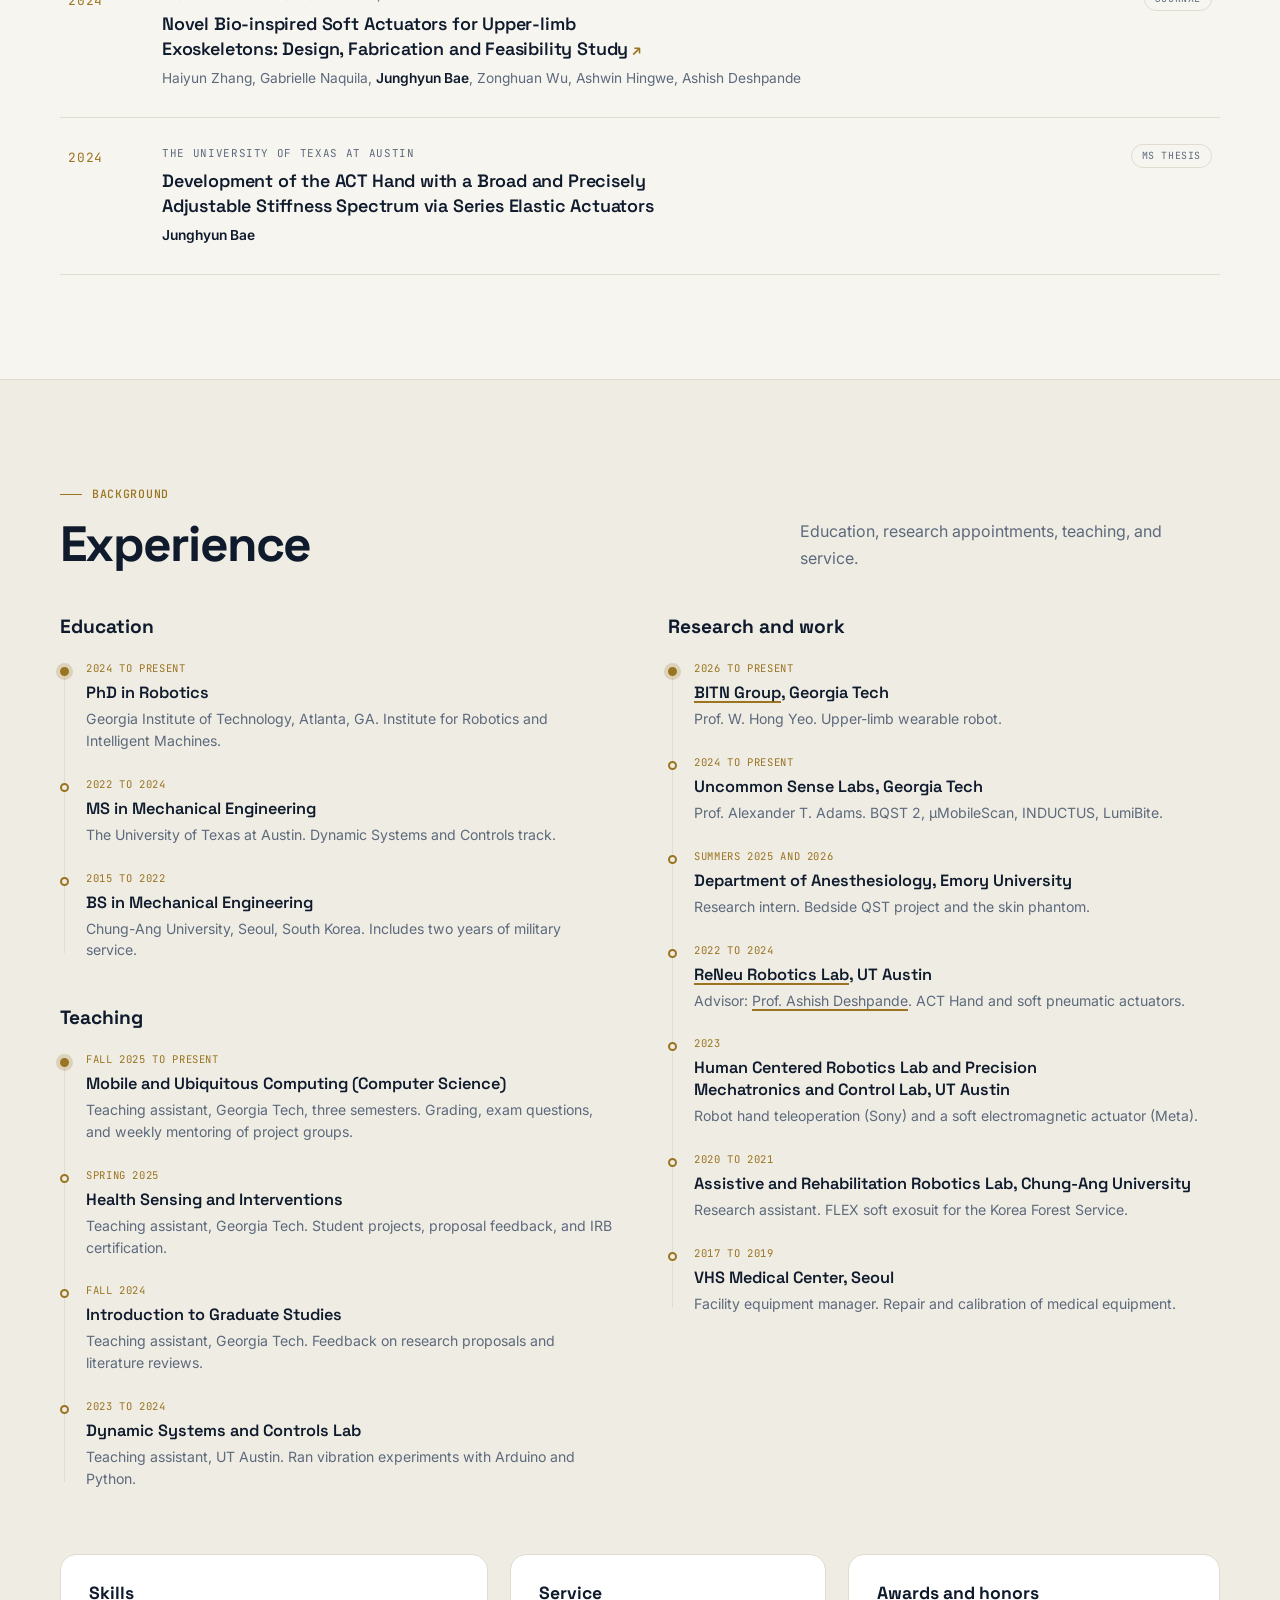
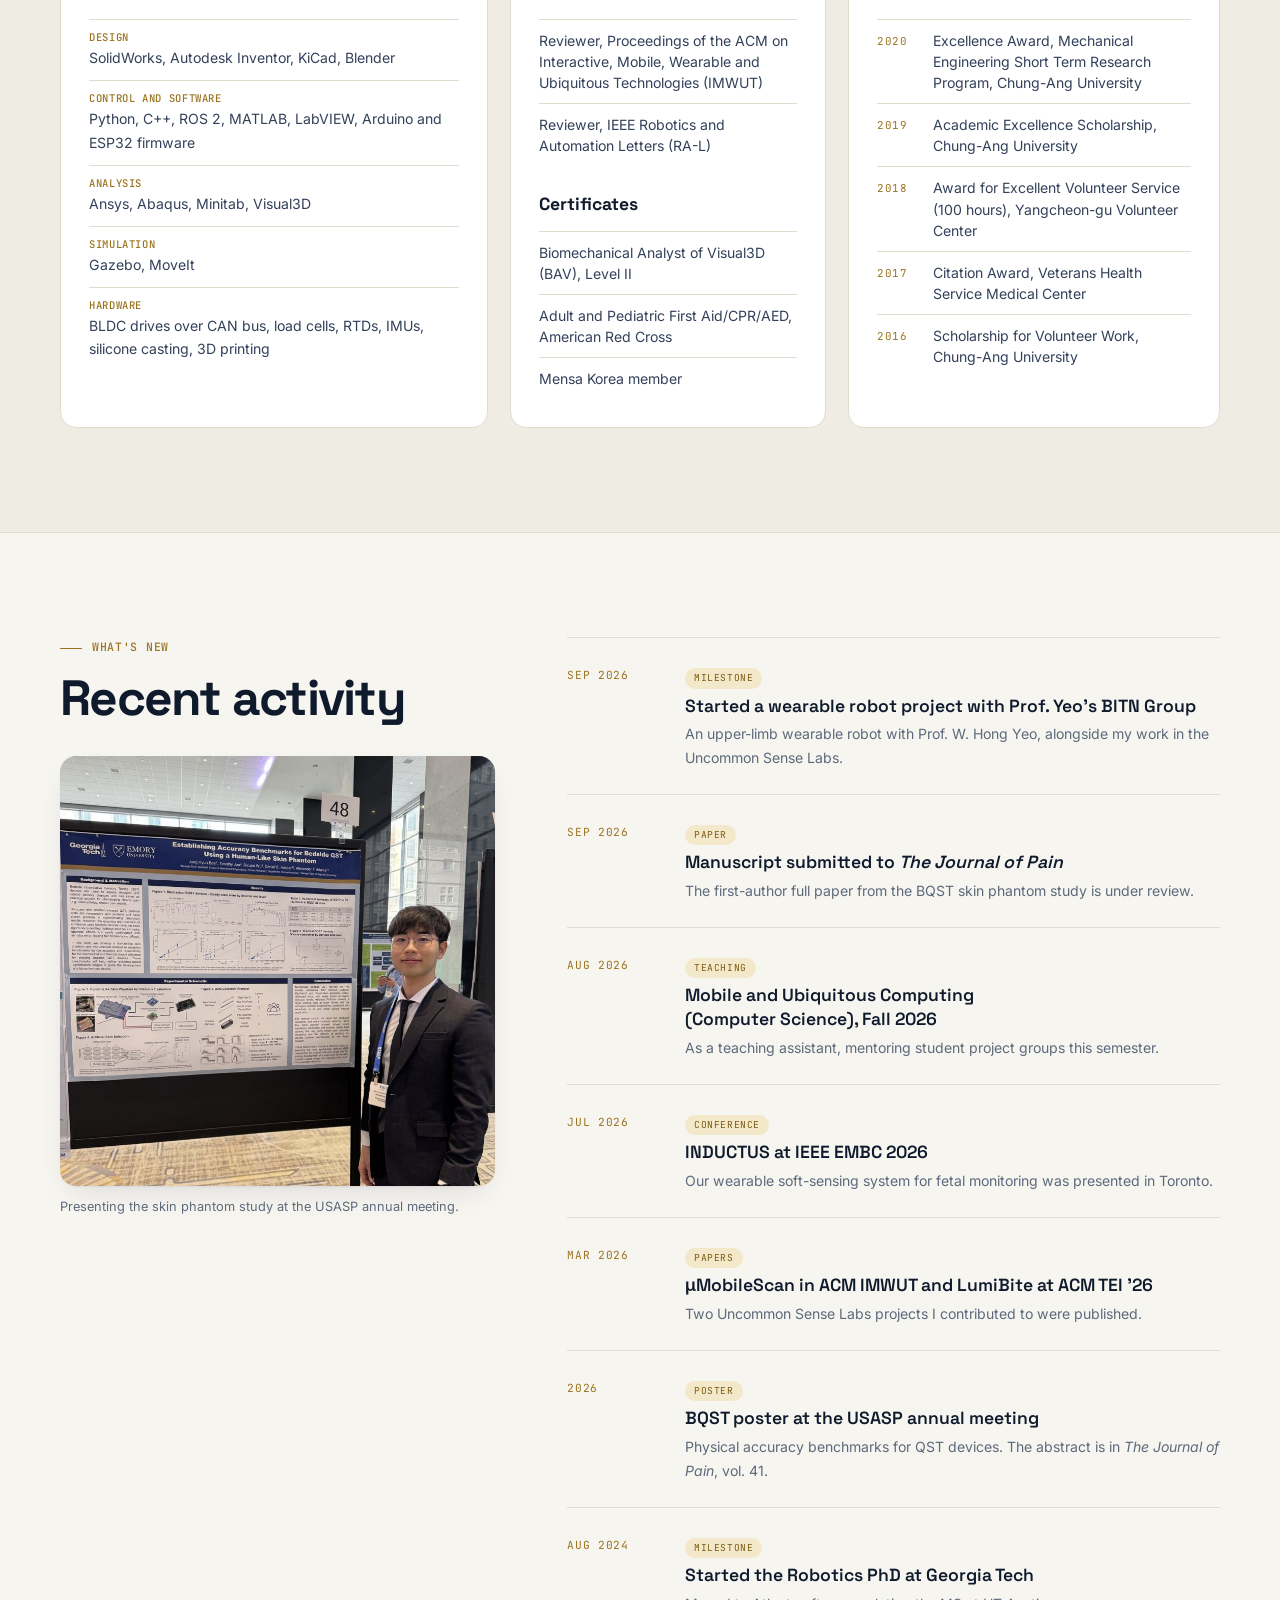
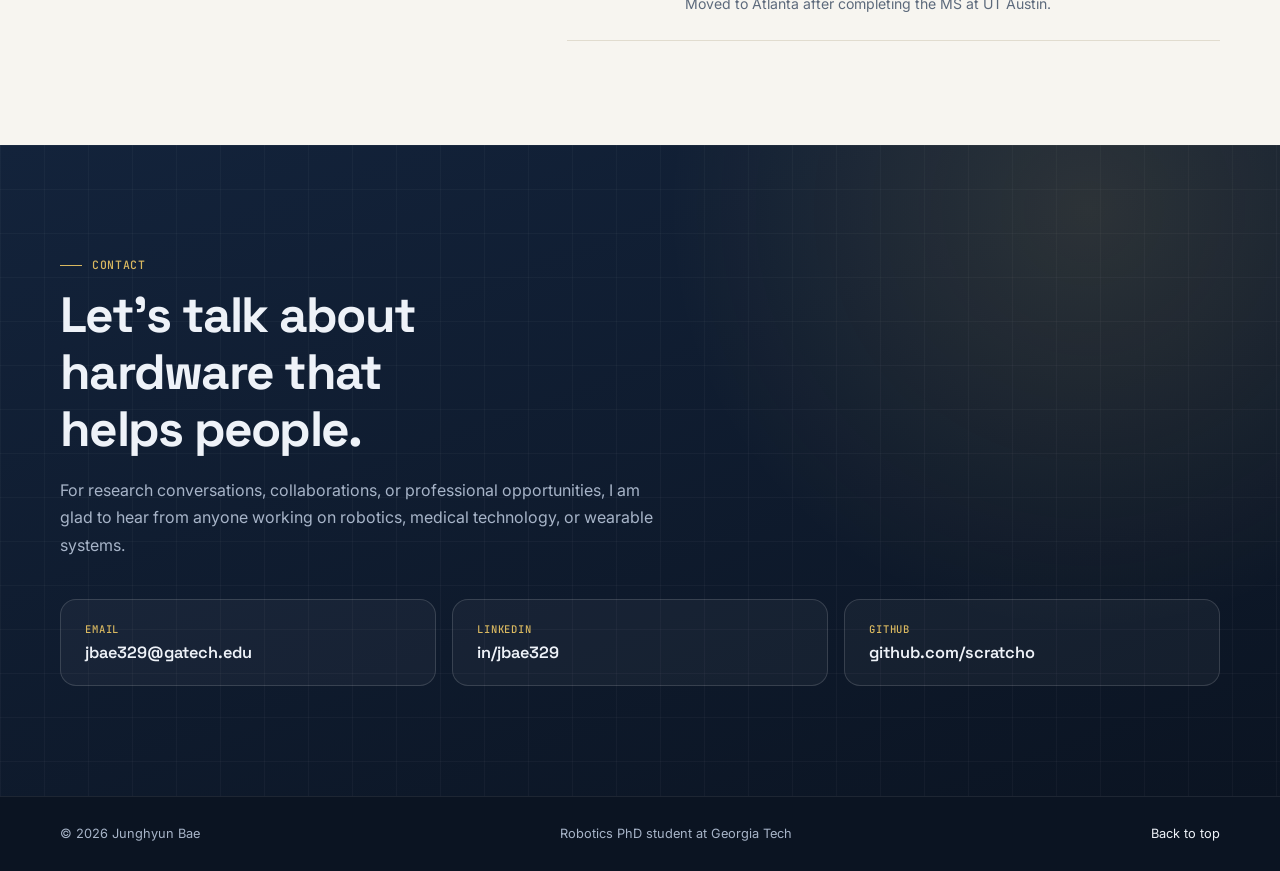
==== commit 27ac931a: "Compact actuator: drop the duplicate render Co-Authored-By: Claude Fable 5.2 <noreply@anthropic.com>" ====
--- a/index.html
+++ b/index.html
@@ -484,7 +484,7 @@
 
           <article class="project reveal" data-cat="wearable actuation">
             <button class="project-open" type="button" aria-haspopup="dialog">
-              <div class="project-media contain"><img loading="lazy" src="assets/images/compact-actuator-render.jpg" alt="Render of a compact cable-driven actuator with a timing belt"></div>
+              <div class="project-media contain"><img loading="lazy" src="assets/images/compact-actuator-section.jpg" alt="CAD view of a compact cable-driven actuator with a timing belt"></div>
               <div class="project-body">
                 <p class="meta">2020 · Chung-Ang University</p>
                 <h3>Compact cable-driven actuator with a timing belt</h3>
@@ -495,8 +495,7 @@
             </button>
             <div class="project-detail" hidden>
               <div class="gallery">
-                <figure><img loading="lazy" src="assets/images/compact-actuator-render.jpg" alt="Render of the actuator with the cover removed"><figcaption>Belt stage with the cover removed.</figcaption></figure>
-                <figure><img loading="lazy" src="assets/images/compact-actuator-section.jpg" alt="CAD view of the belt stage and motor"></figure>
+                <figure><img loading="lazy" src="assets/images/compact-actuator-section.jpg" alt="CAD view of the belt stage and motor with the cover removed"><figcaption>Belt stage with the cover removed.</figcaption></figure>
                 <figure><img loading="lazy" src="assets/images/compact-actuator-printed.jpg" alt="3D printed prototype of the actuator housing"><figcaption>3D printed prototype.</figcaption></figure>
                 <figure><img loading="lazy" src="assets/images/compact-actuator-worn.jpg" alt="The actuator prototype worn on the hip"><figcaption>Worn on the hip.</figcaption></figure>
               </div>
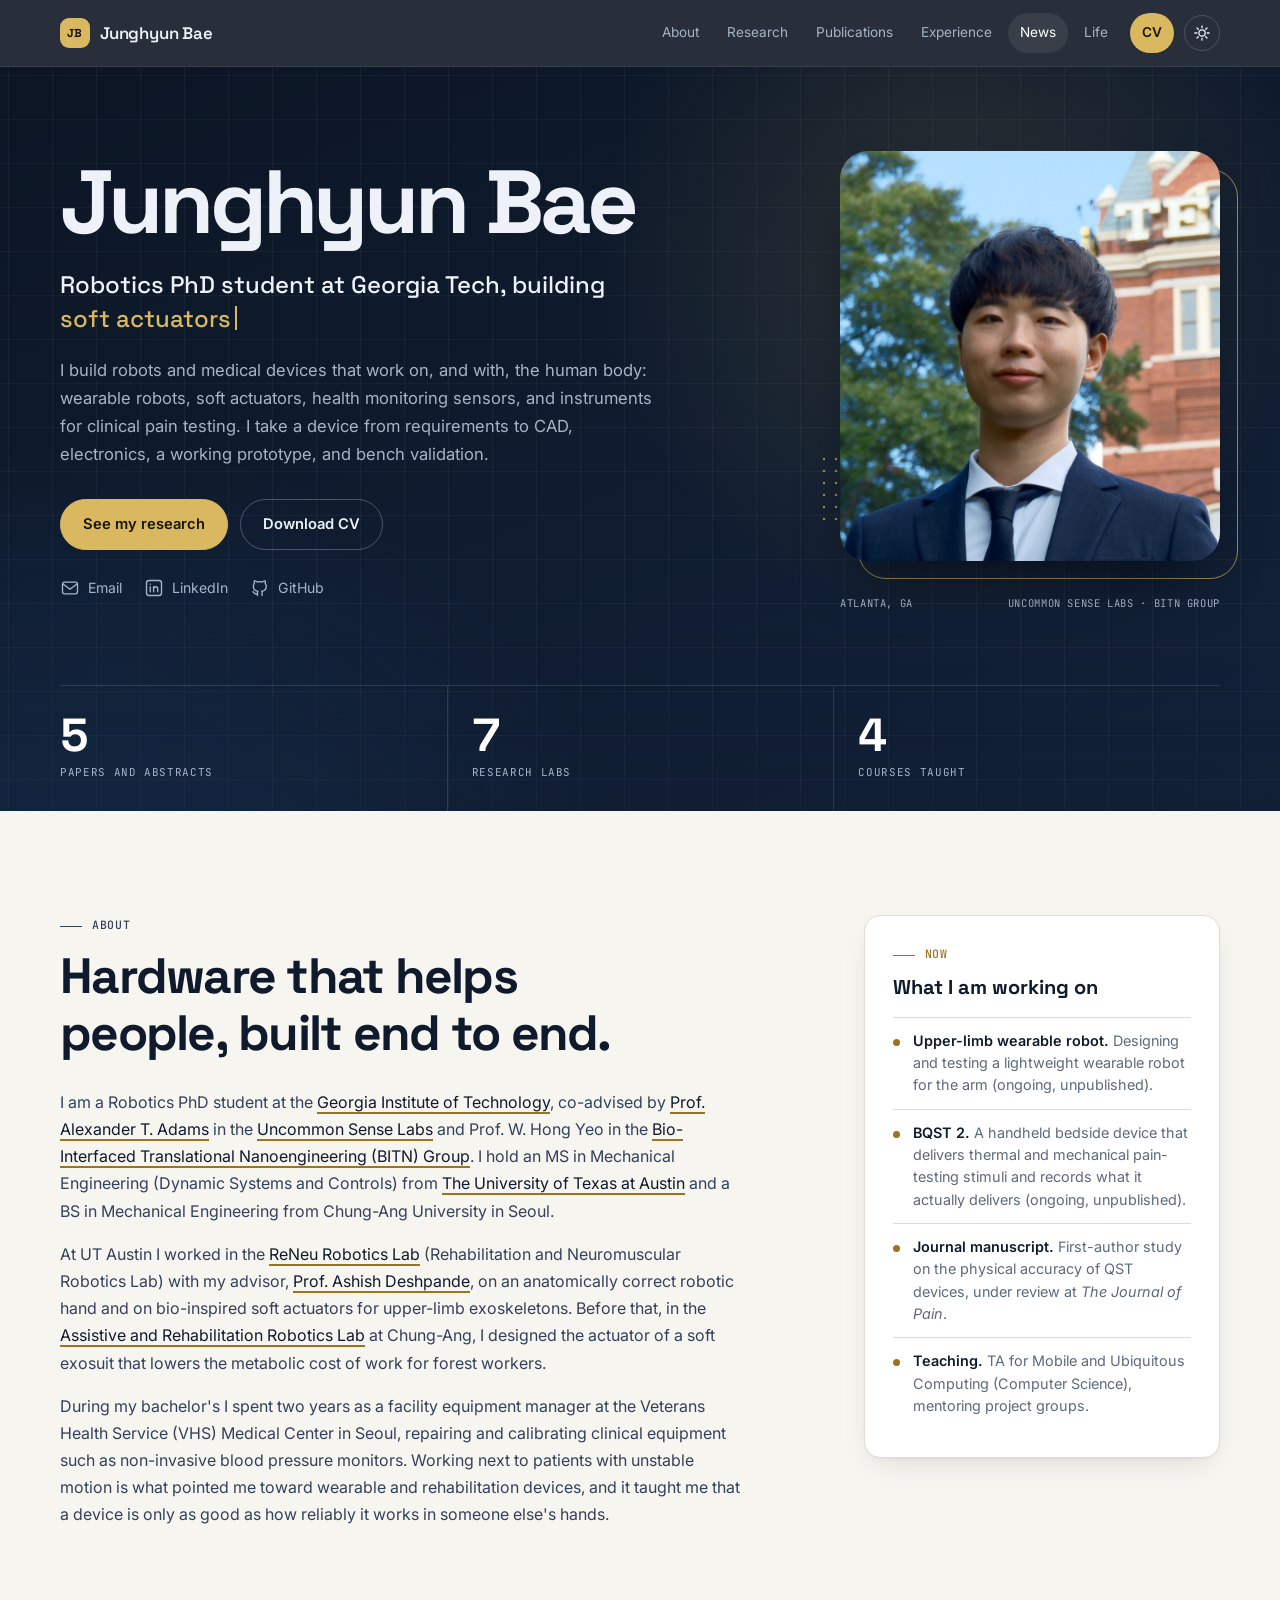
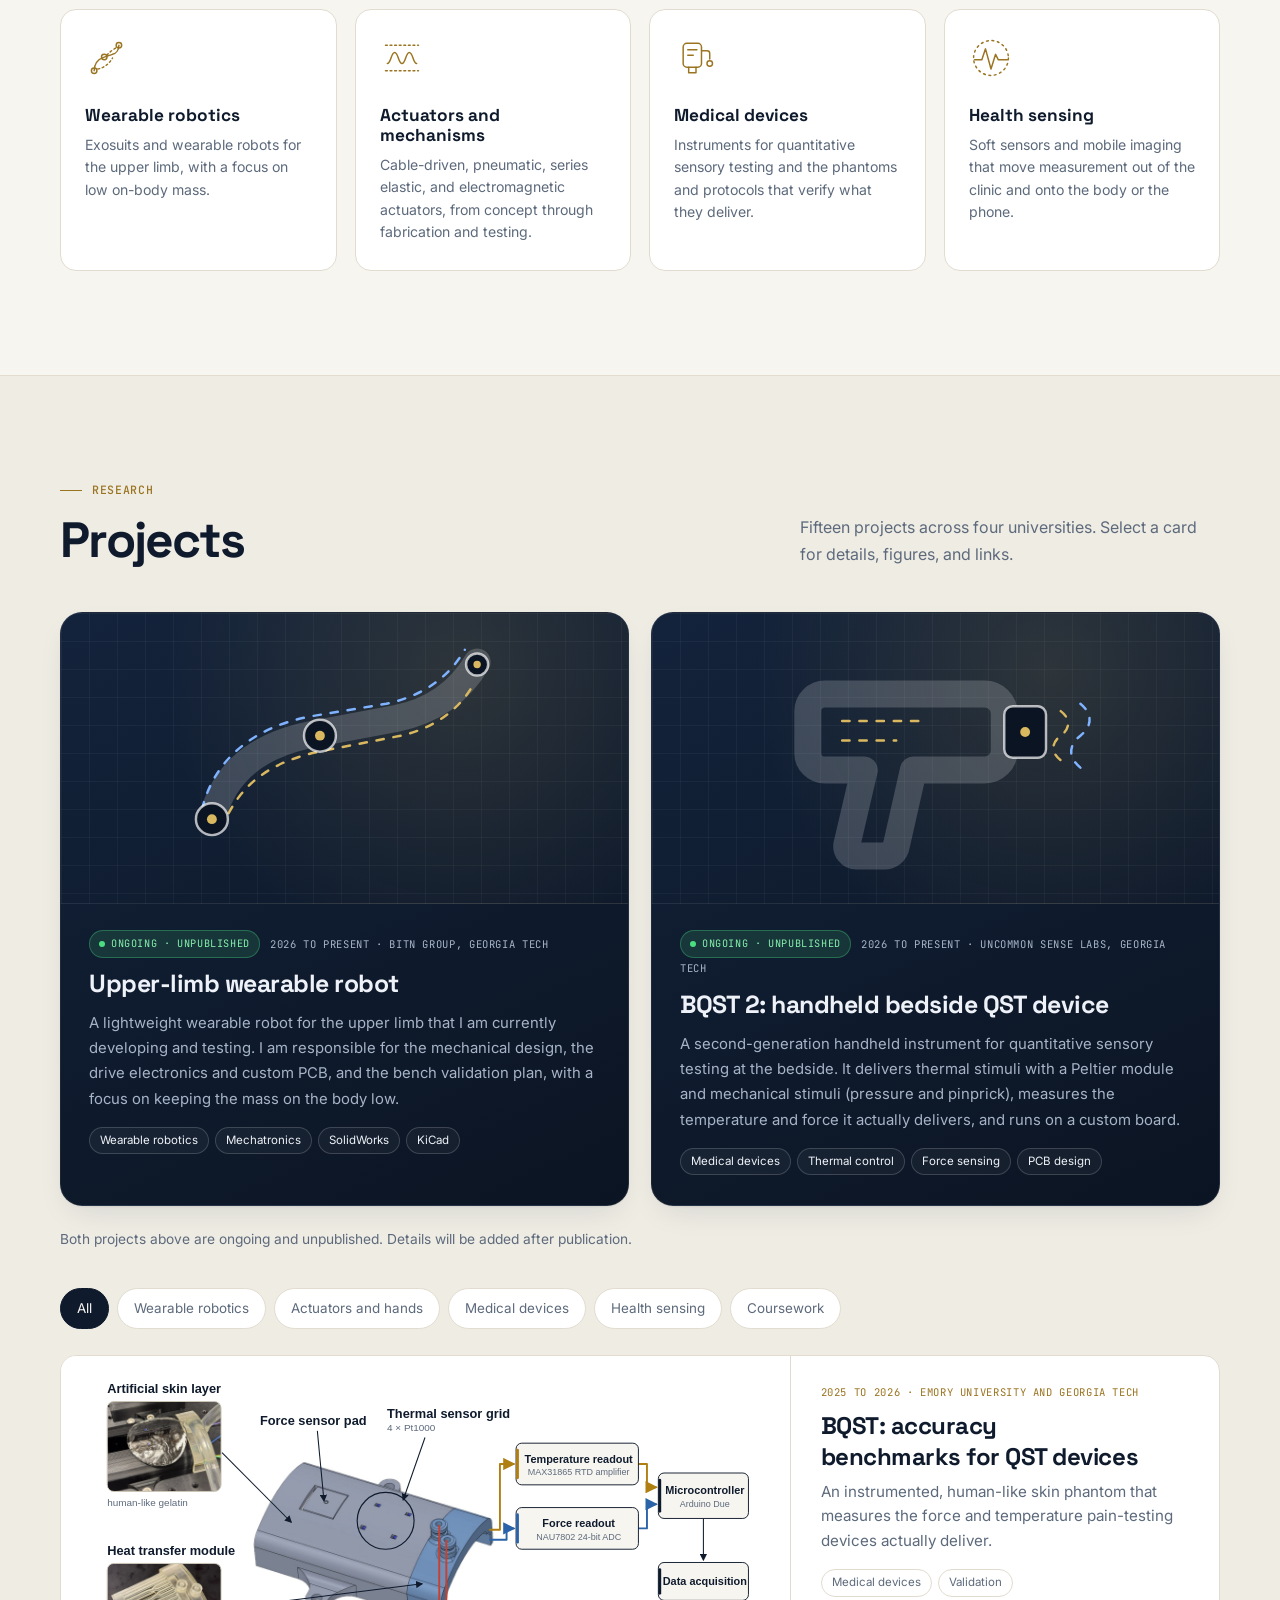
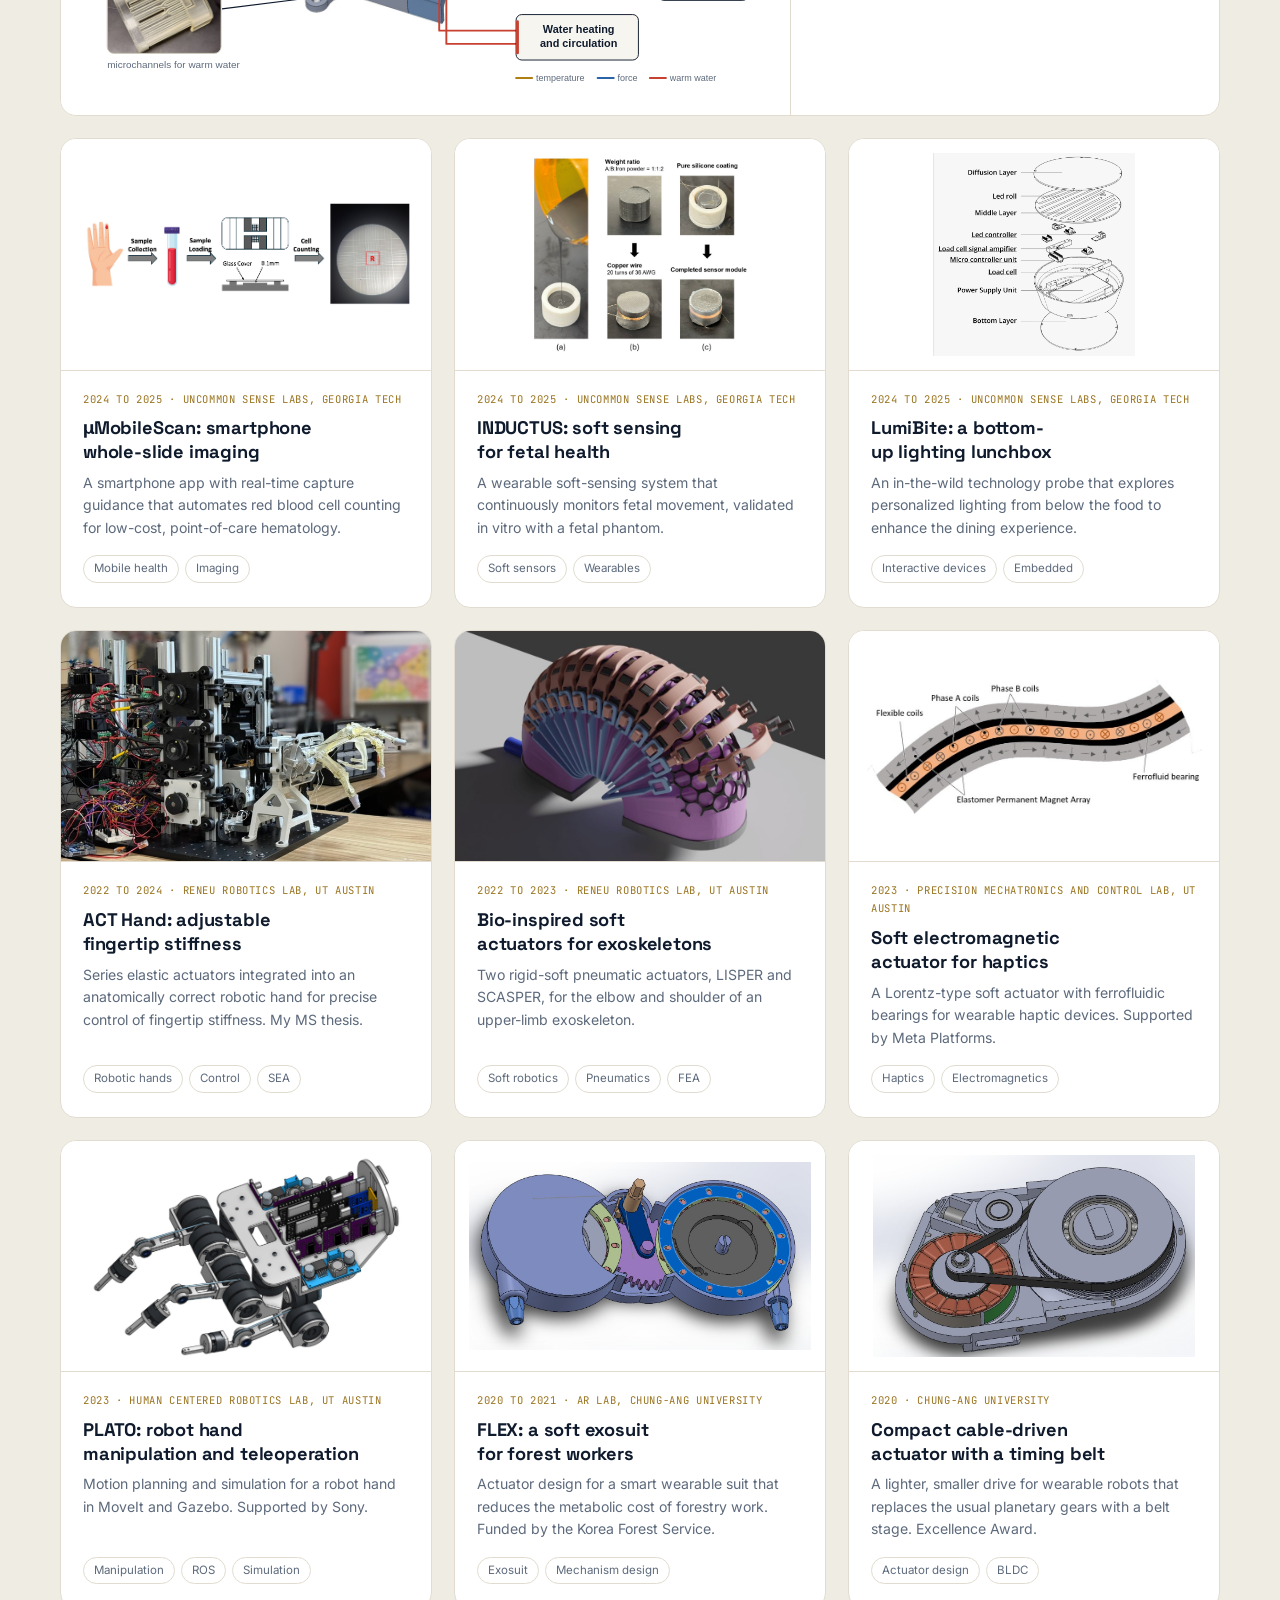
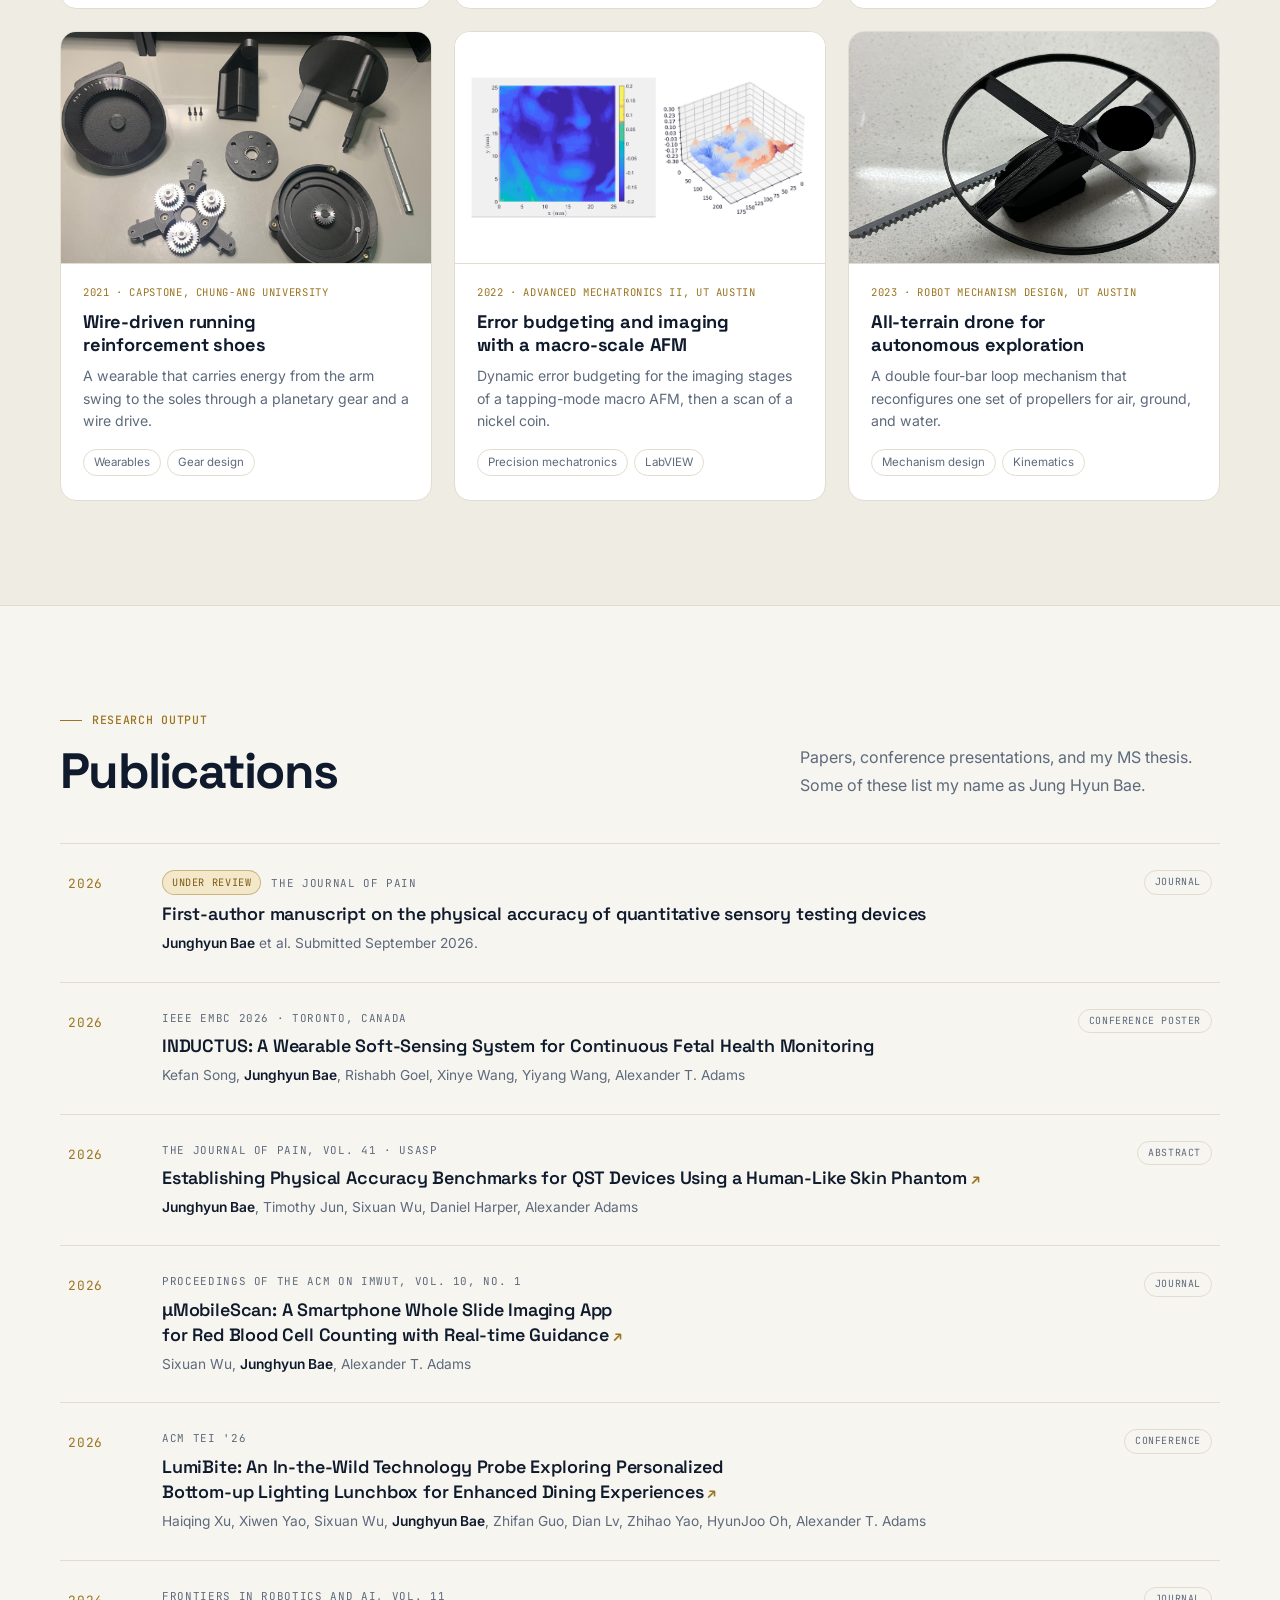
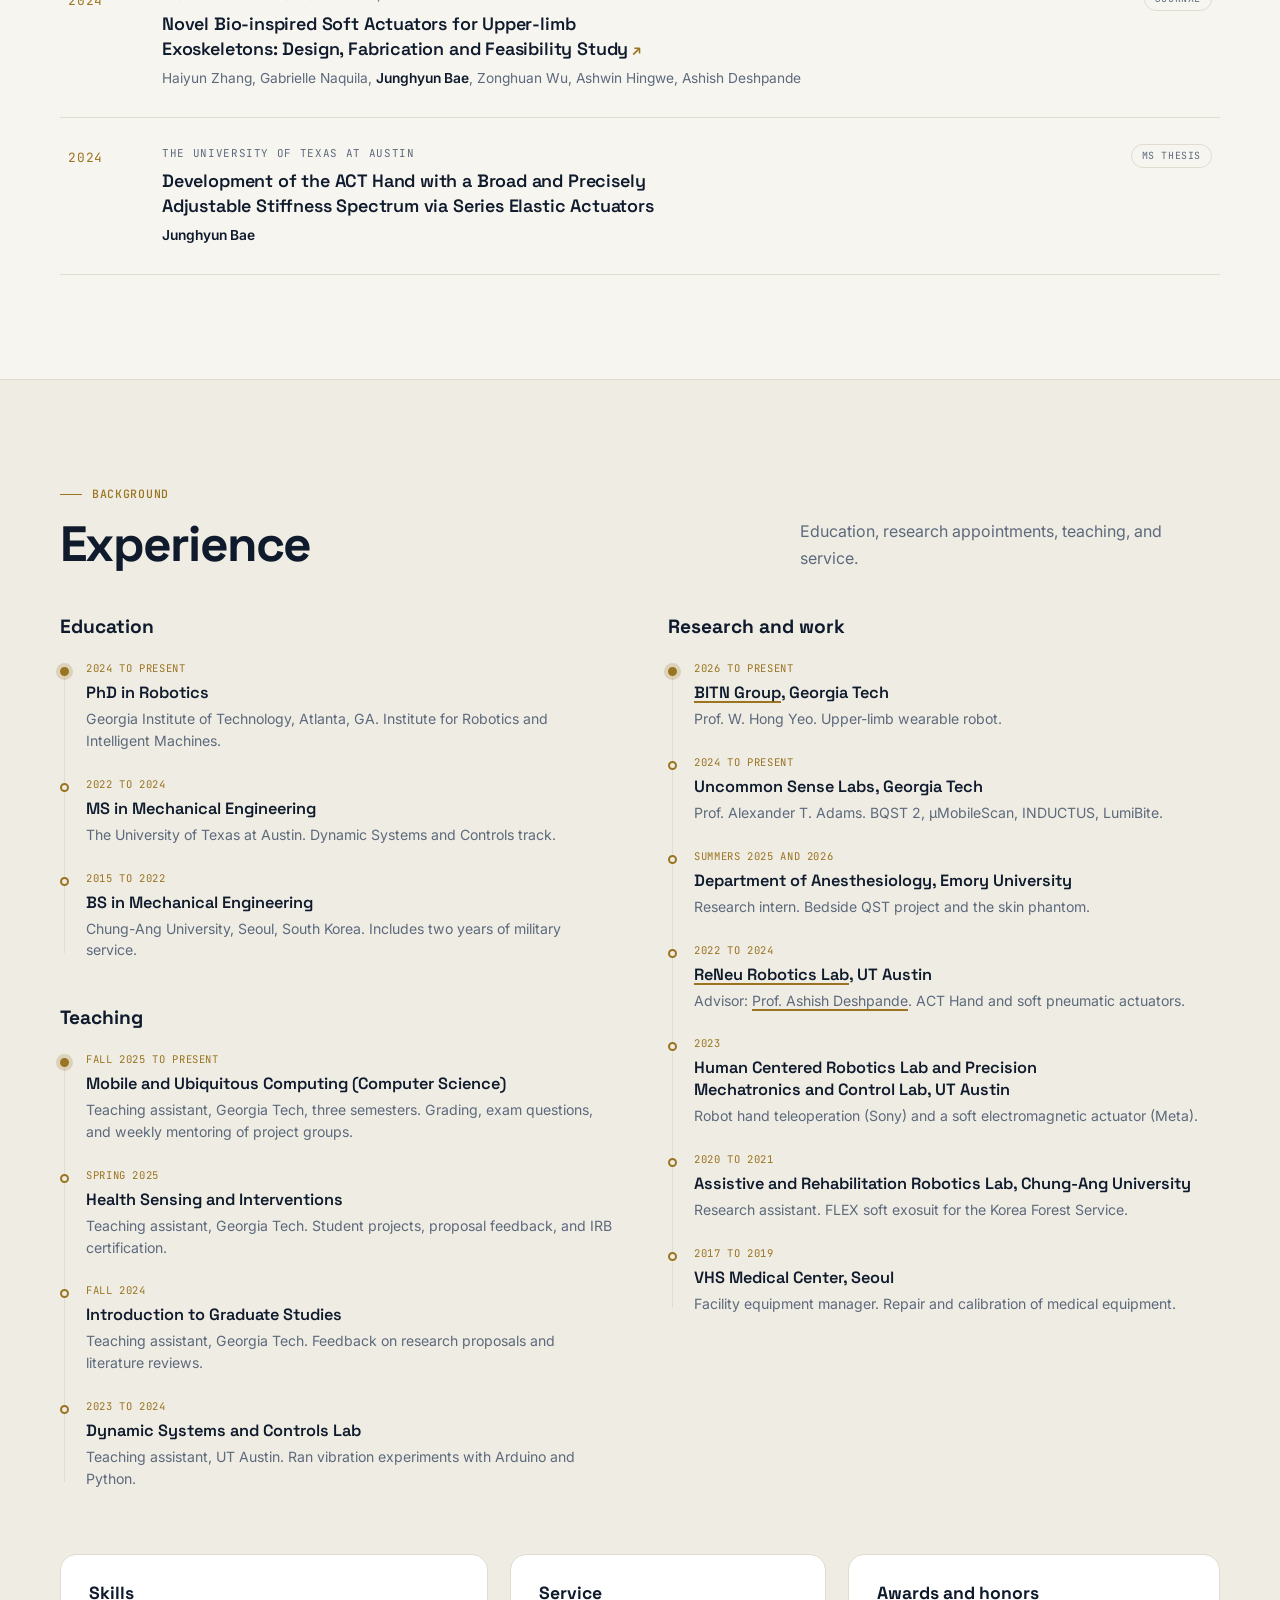
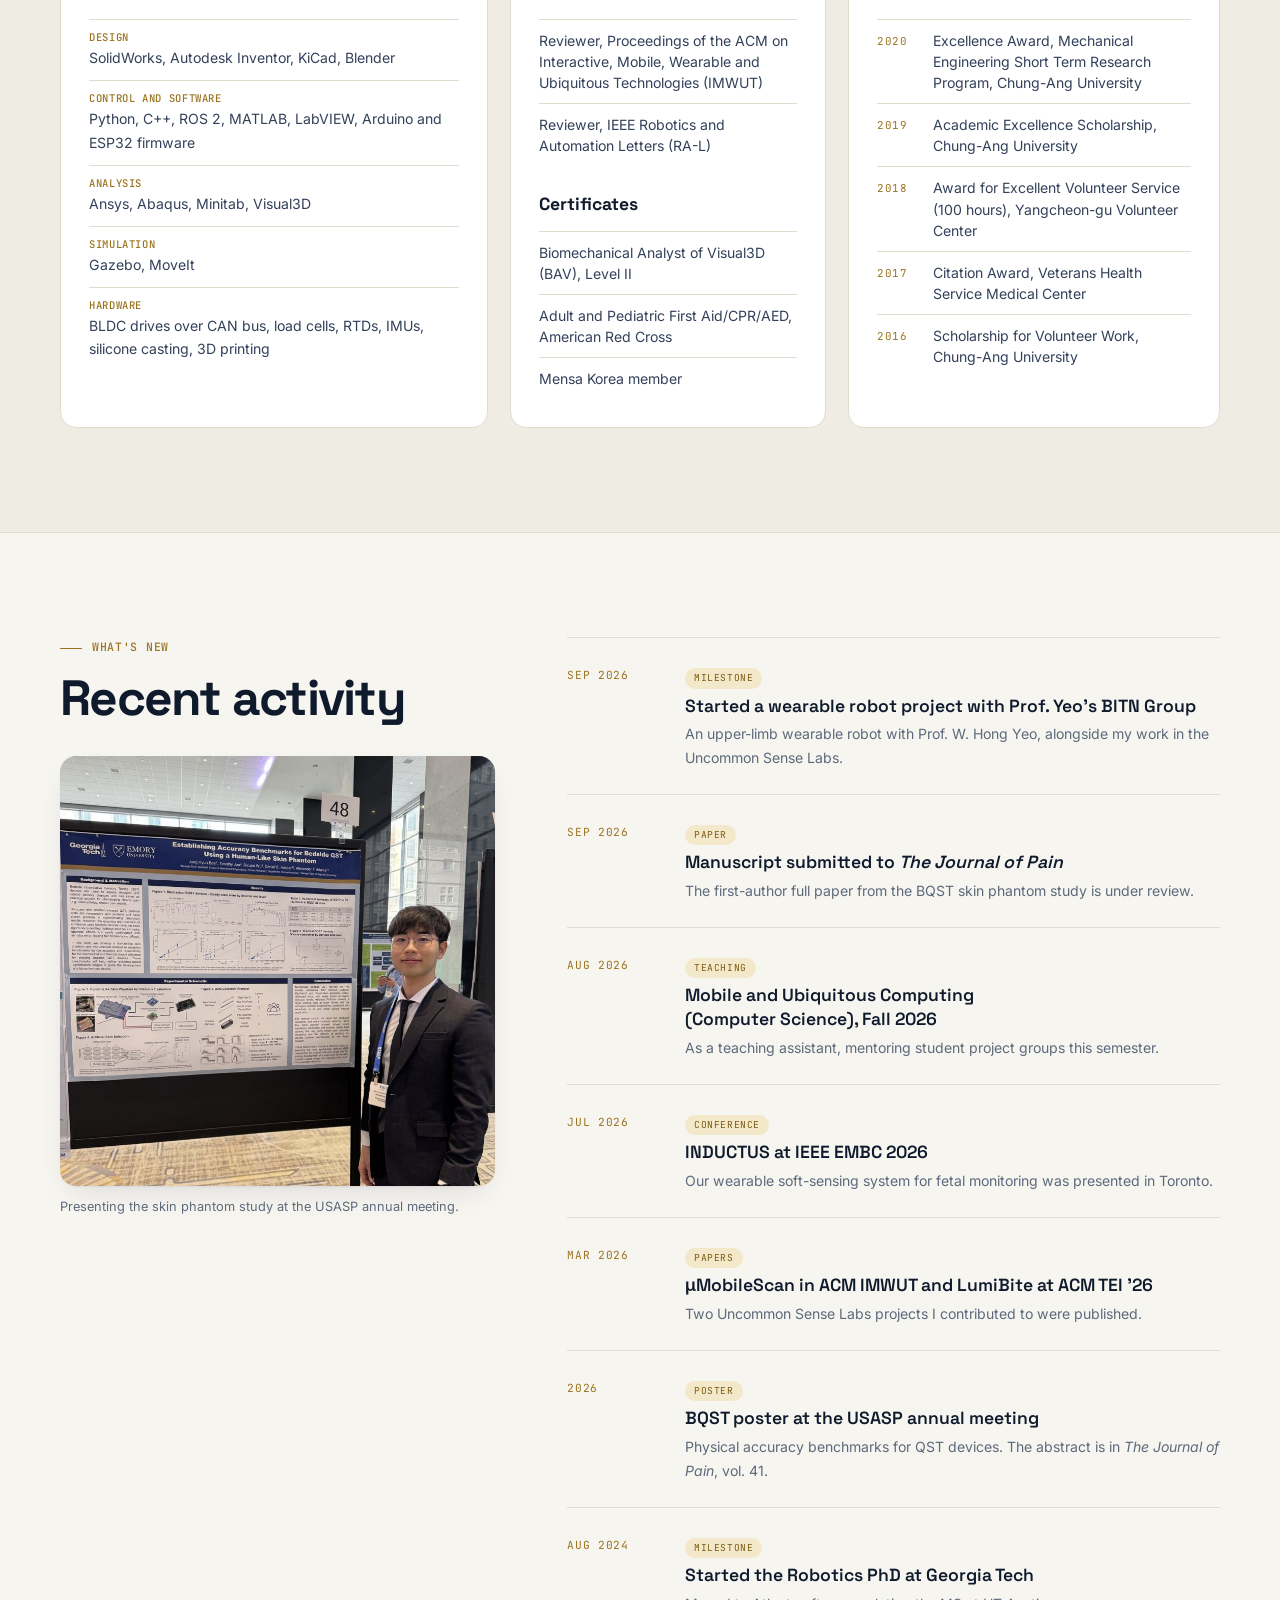
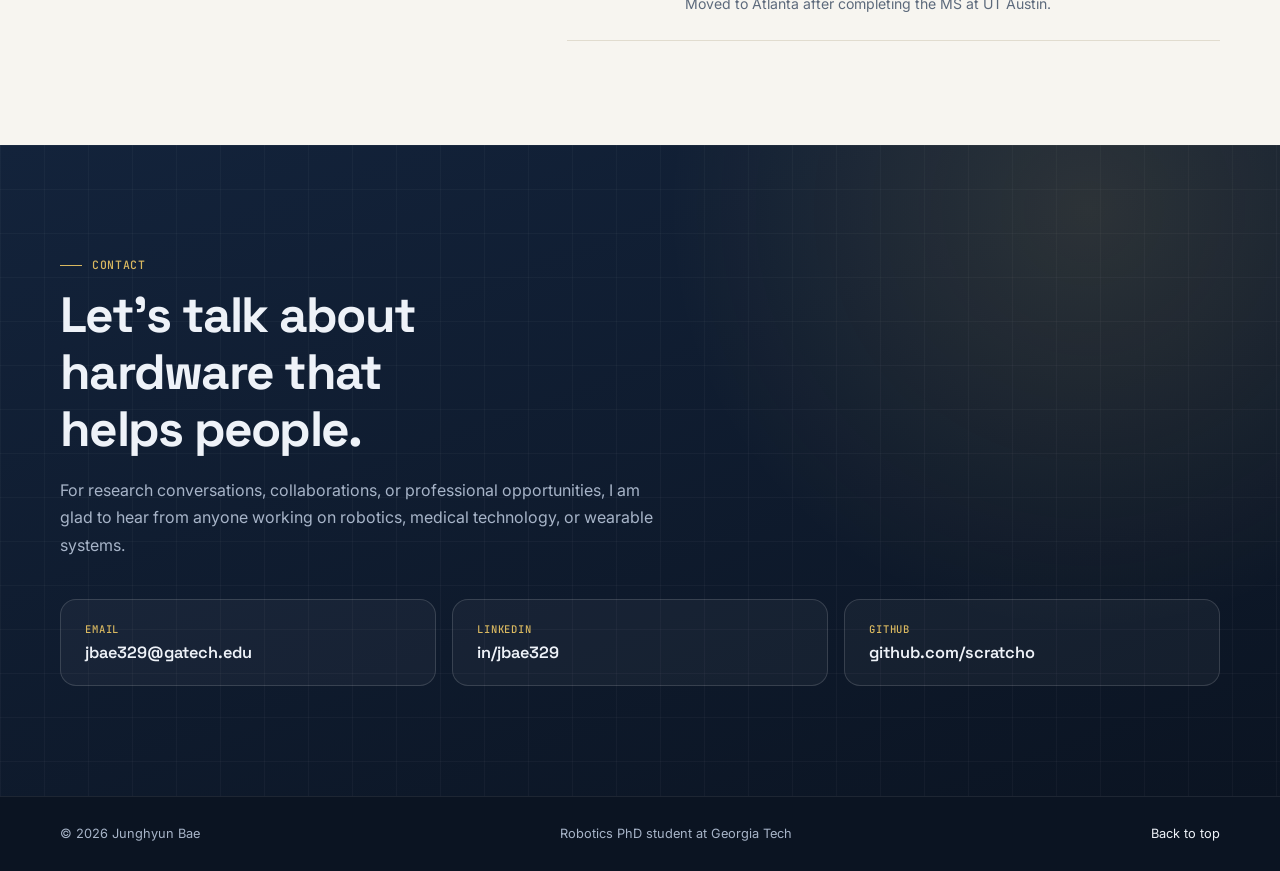
==== commit 3c10d270: "AFM project: add the setup photo, enlarge the 3D plot on the cover Co-Authored-By: Claude Fable 5.2 " ====
--- a/index.html
+++ b/index.html
@@ -536,7 +536,7 @@
 
           <article class="project reveal" data-cat="coursework">
             <button class="project-open" type="button" aria-haspopup="dialog">
-              <div class="project-media contain"><img loading="lazy" src="assets/images/afm-scan-result.png" alt="Scan of a nickel coin: surface height map and 3D plot"></div>
+              <div class="project-media contain"><img loading="lazy" src="assets/images/afm-scan.png" alt="Scan of a nickel coin: surface height map and 3D plot"></div>
               <div class="project-body">
                 <p class="meta">2022 · Advanced Mechatronics II, UT Austin</p>
                 <h3>Error budgeting and imaging with a macro-scale AFM</h3>
@@ -547,7 +547,8 @@
             </button>
             <div class="project-detail" hidden>
               <div class="gallery">
-                <figure class="lg"><img loading="lazy" src="assets/images/afm-scan-result.png" alt="Scan of a nickel coin: surface height map and 3D plot"><figcaption>Scan of a nickel coin: height map (left) and 3D surface (right).</figcaption></figure>
+                <figure class="lg"><img loading="lazy" src="assets/images/afm-scan.png" alt="Scan of a nickel coin: surface height map and 3D plot"><figcaption>Scan of a nickel coin: height map (left) and 3D surface (right).</figcaption></figure>
+                <figure><img loading="lazy" src="assets/images/afm-setup.jpg" alt="Macro AFM probe above a coin on the scanning stage"><figcaption>Experiment setup: the probe above the sample on the moving stage.</figcaption></figure>
               </div>
               <p>Final project for ME 392 Advanced Mechatronics II, with Dong Ho Kang. Using a tapping-mode macro AFM
                 that tracks the sample vertically and a moving stage in the horizontal plane, we modeled the error of
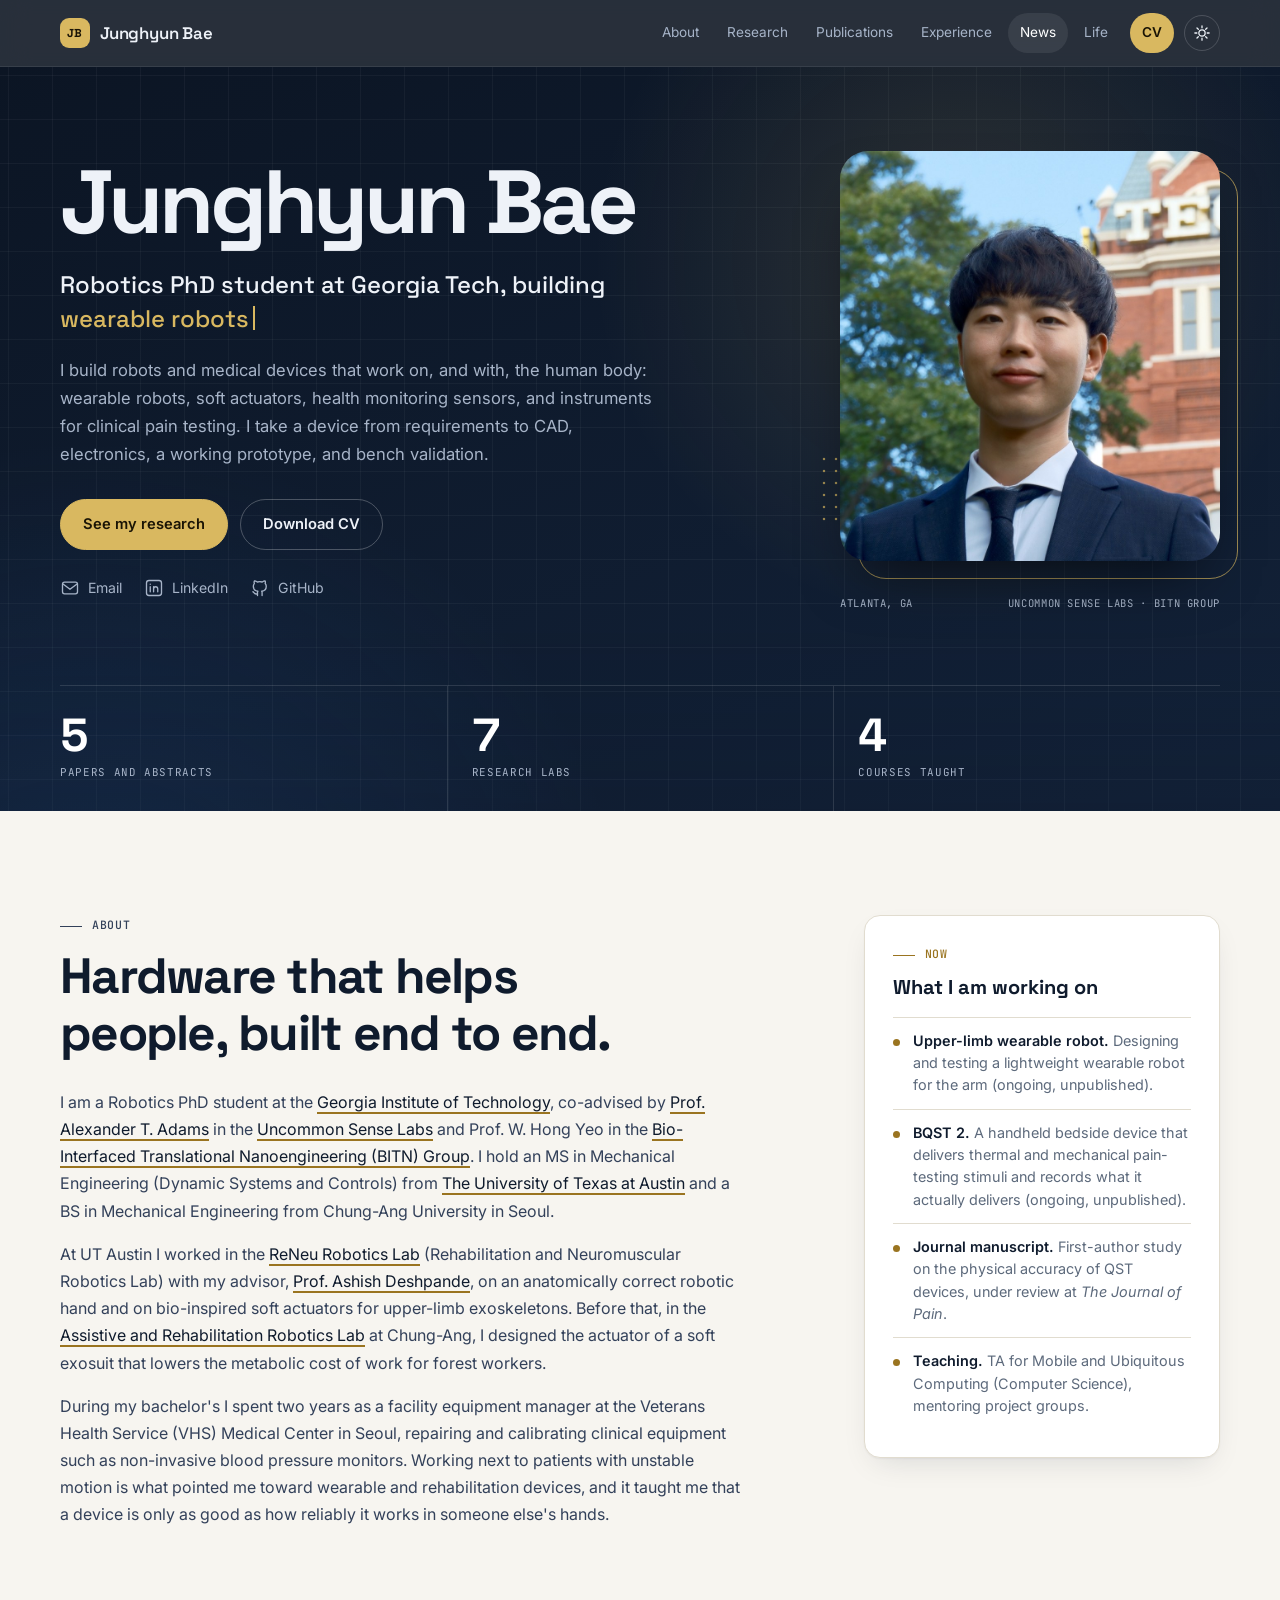
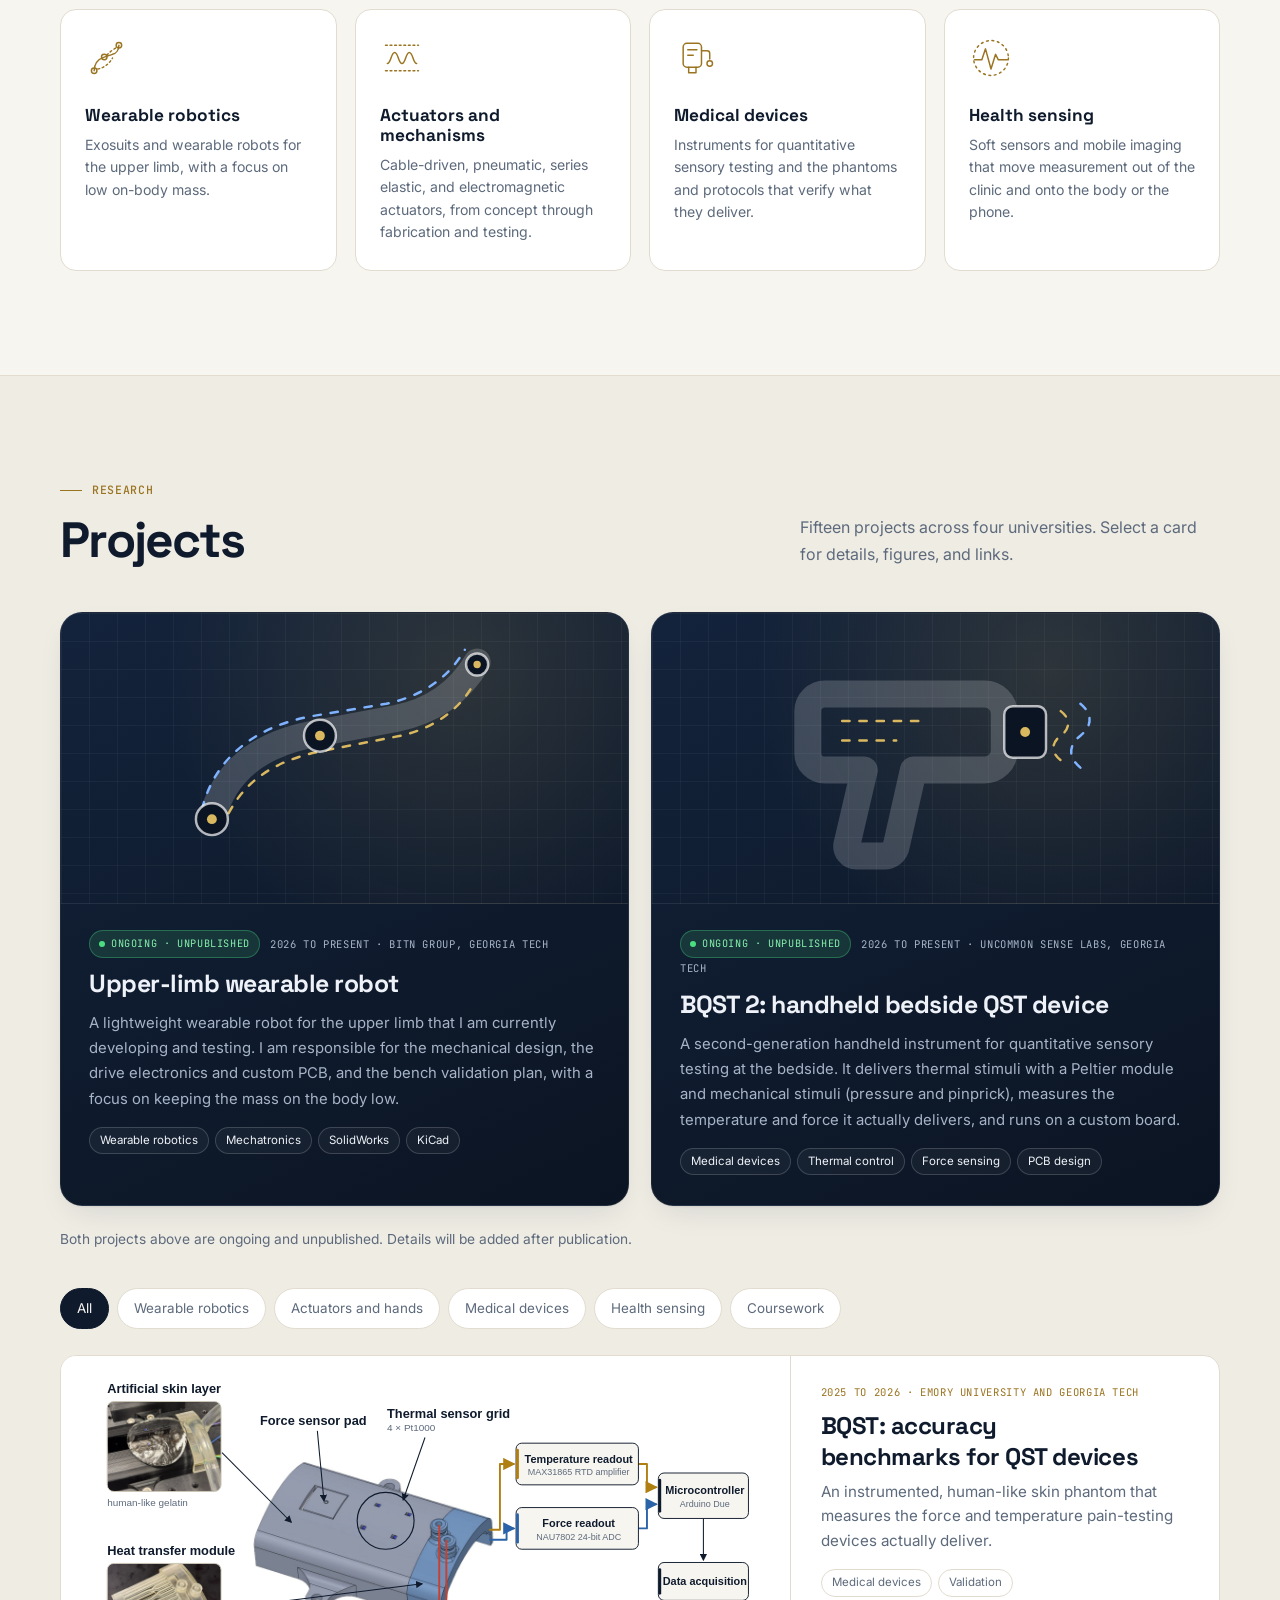
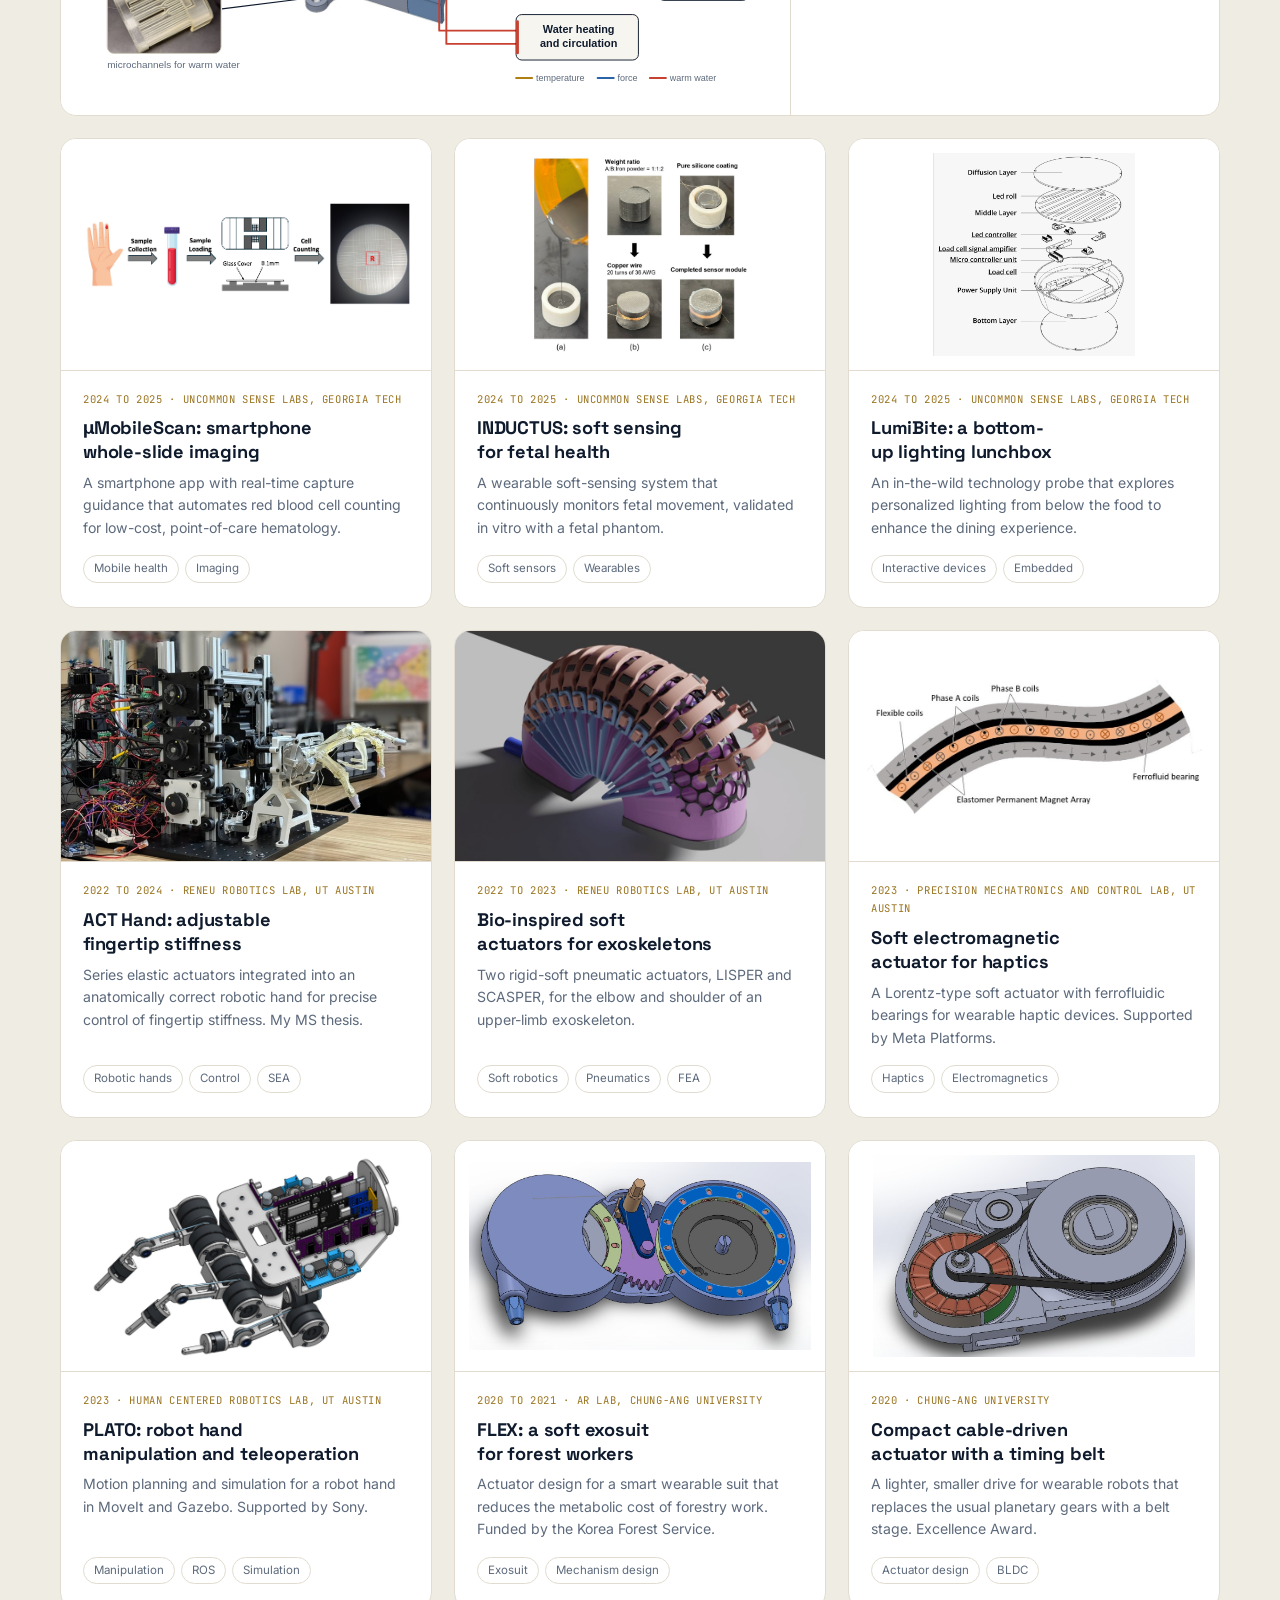
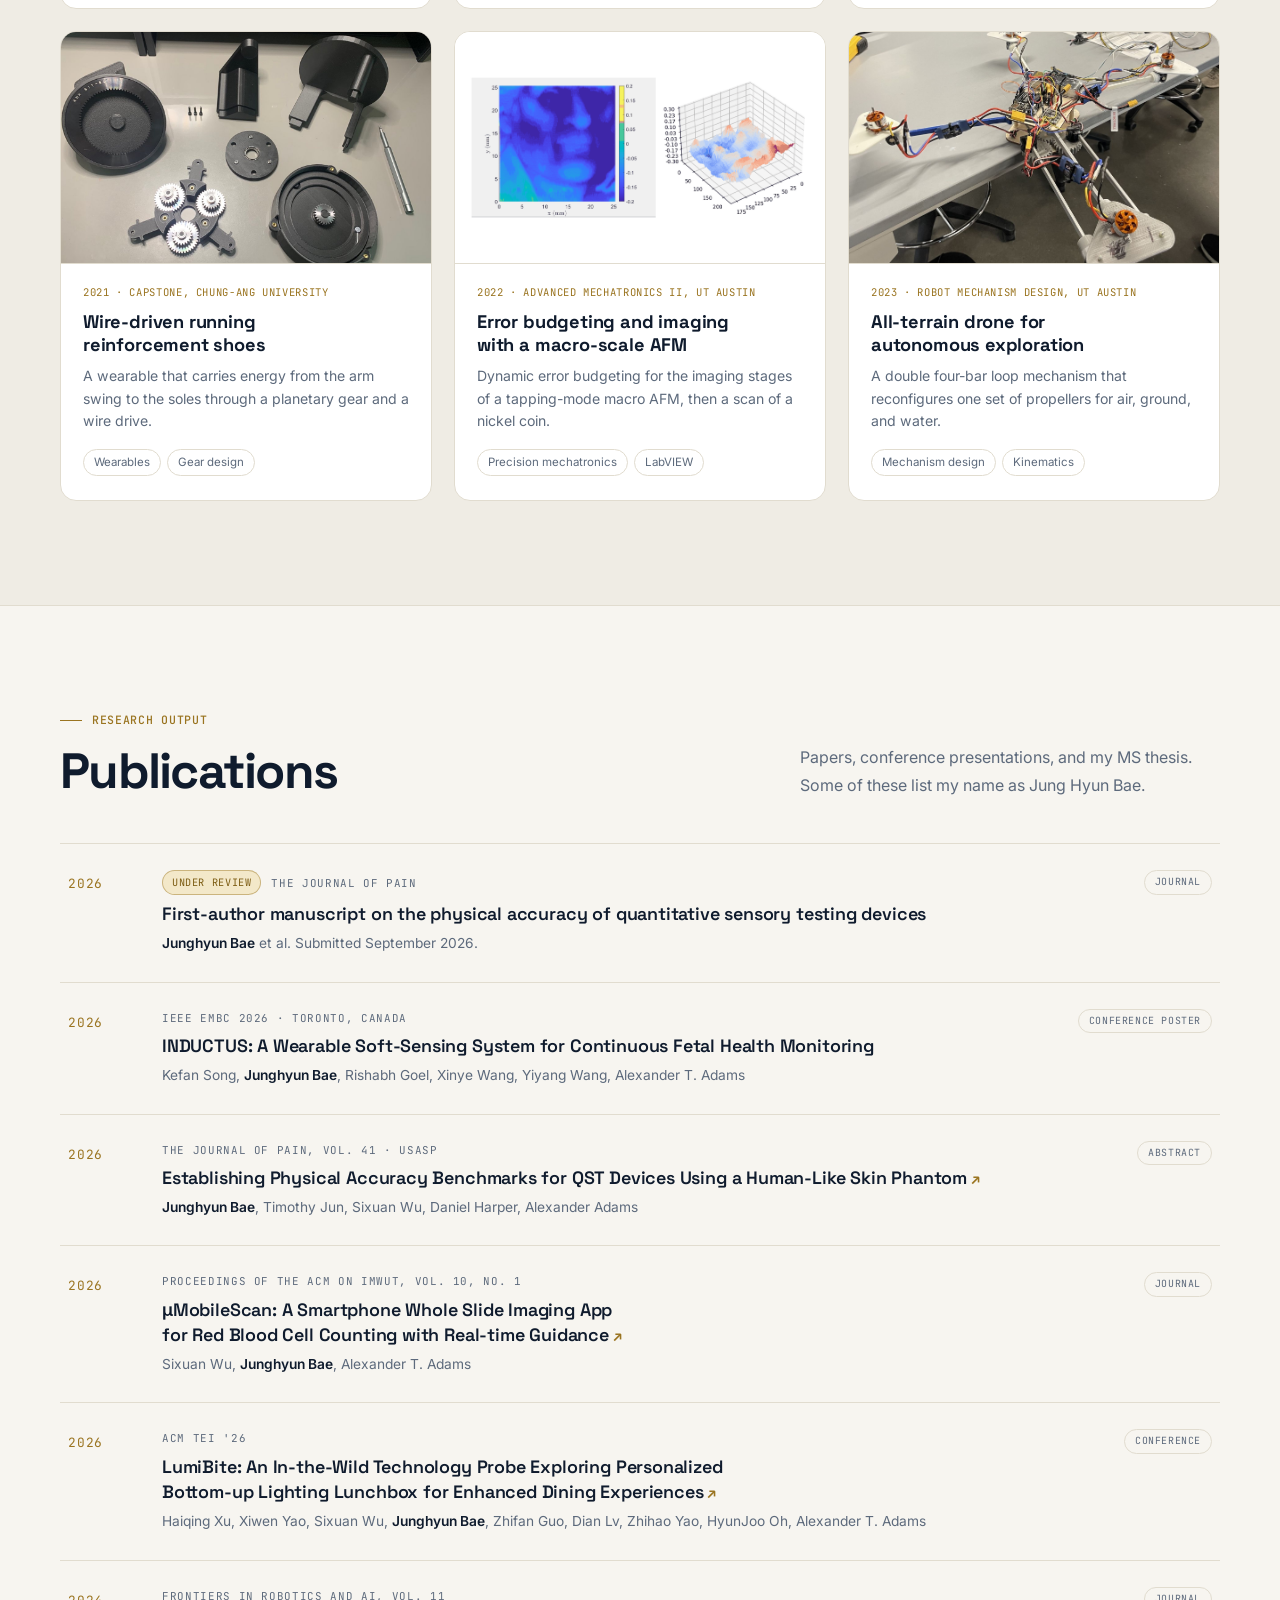
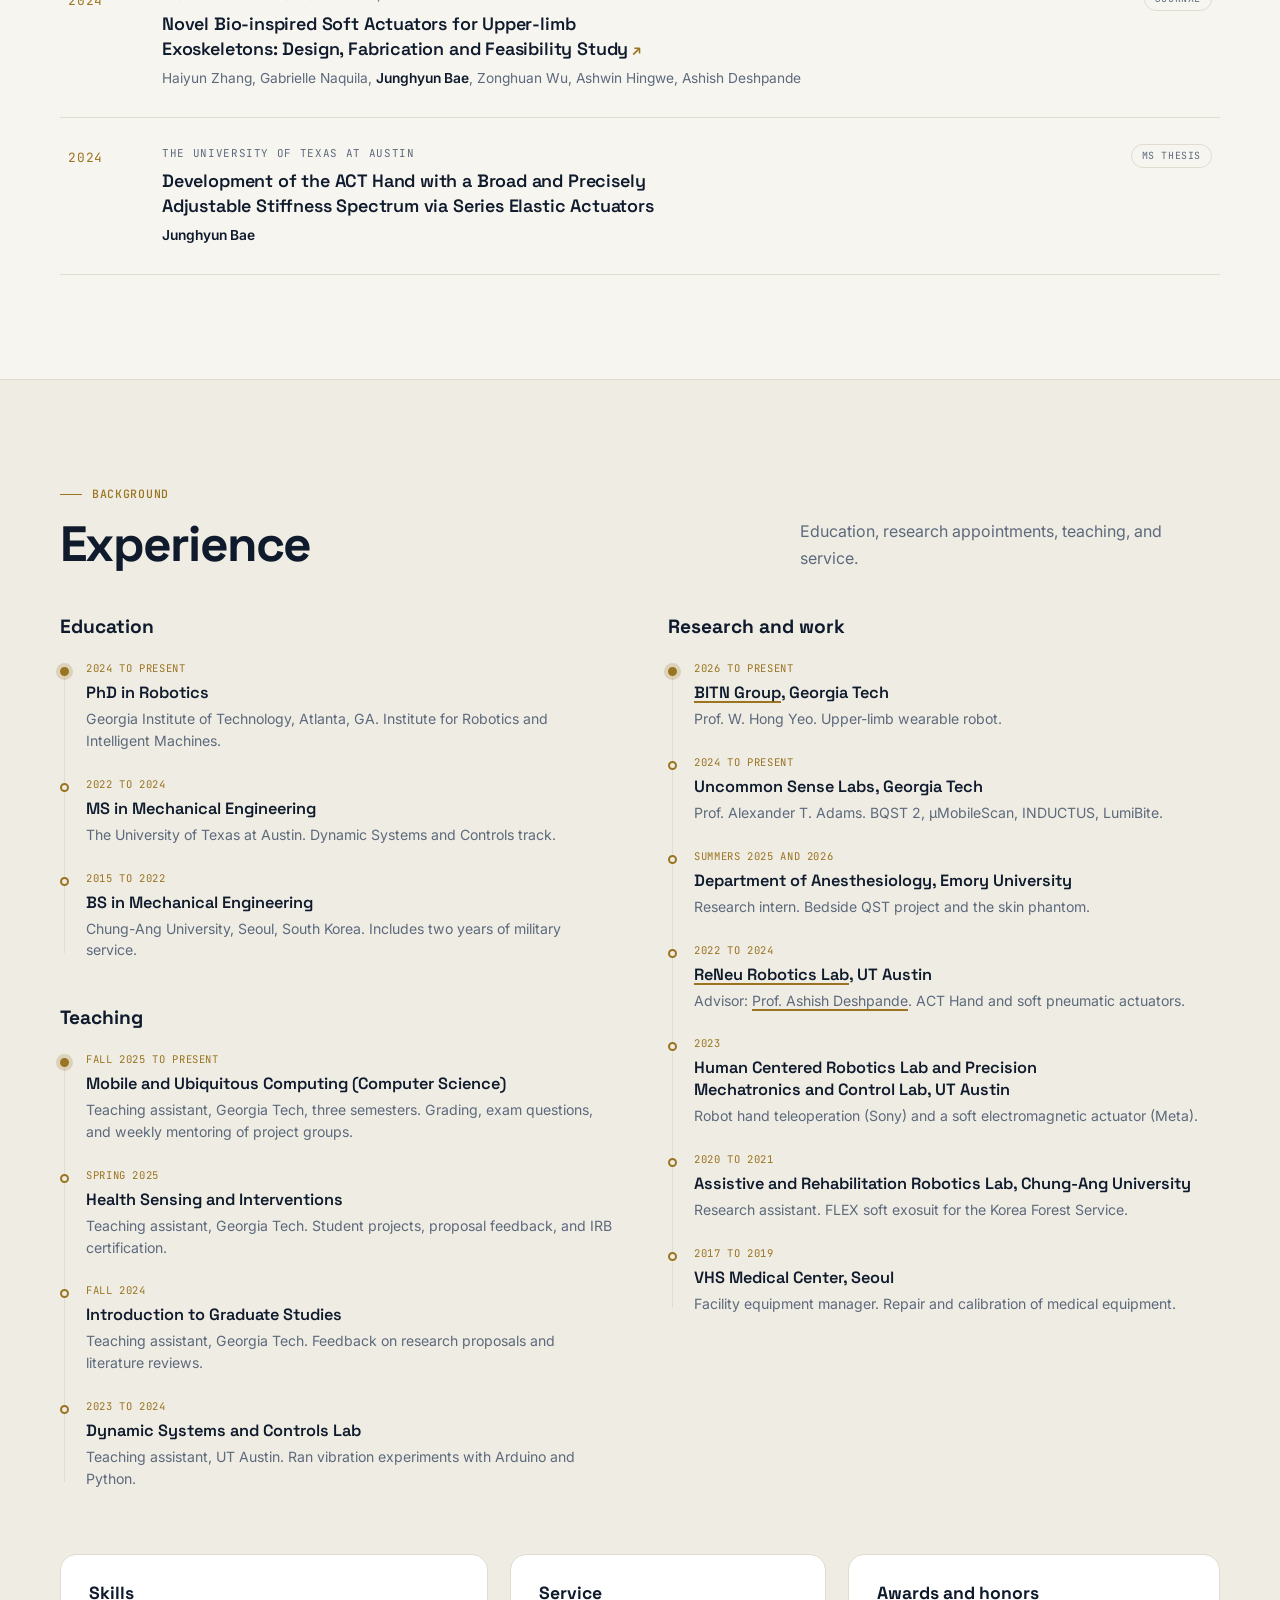
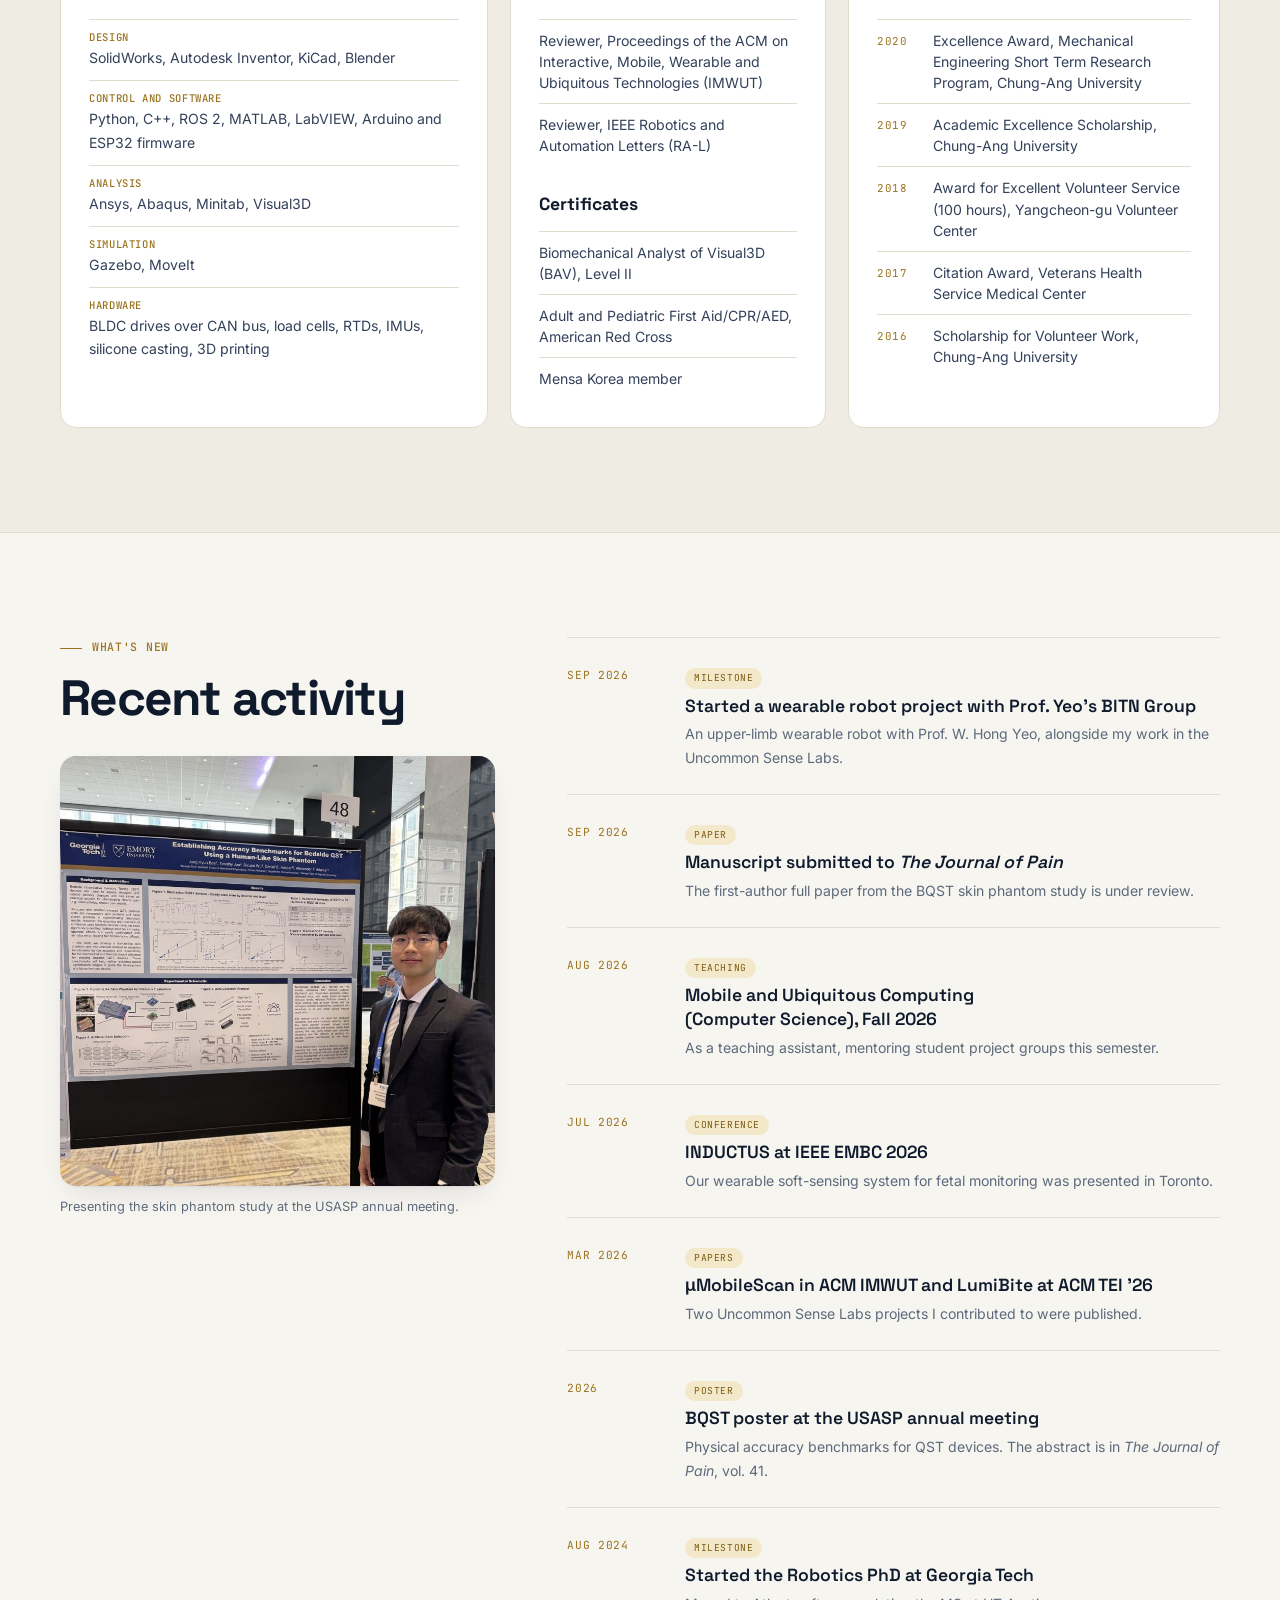
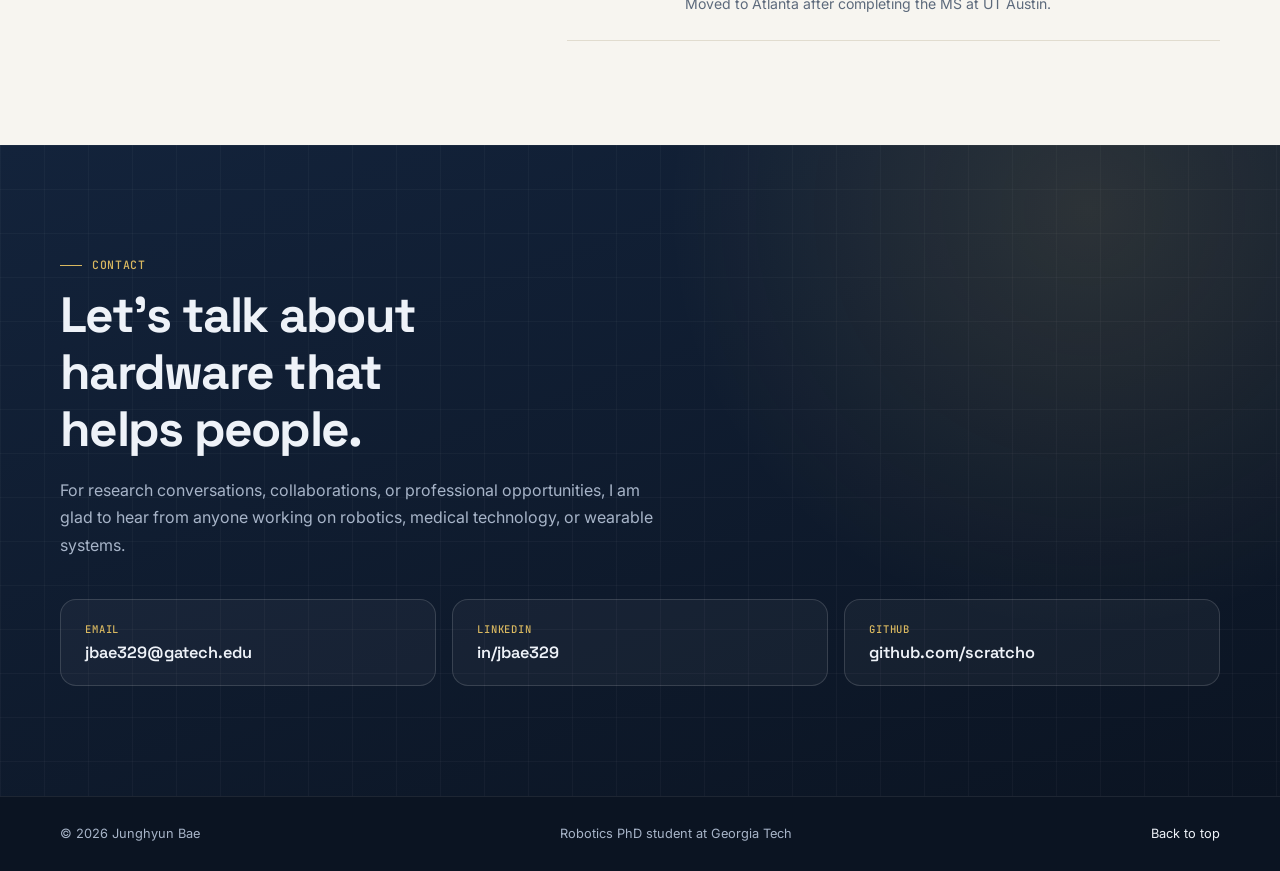
==== commit c21043b6: "Drone project: use the photo of the built quadcopter Co-Authored-By: Claude Fable 5.2 <noreply@anthr" ====
--- a/index.html
+++ b/index.html
@@ -560,7 +560,7 @@
 
           <article class="project reveal" data-cat="coursework">
             <button class="project-open" type="button" aria-haspopup="dialog">
-              <div class="project-media"><img loading="lazy" src="assets/images/drone-propeller-wheel.jpg" alt="3D printed propeller with an outer ring that also works as a wheel"></div>
+              <div class="project-media"><img loading="lazy" src="assets/images/drone-quadcopter.jpg" alt="The quadcopter built as the final project, on the bench"></div>
               <div class="project-body">
                 <p class="meta">2023 · Robot Mechanism Design, UT Austin</p>
                 <h3>All-terrain drone for autonomous exploration</h3>
@@ -571,6 +571,7 @@
             </button>
             <div class="project-detail" hidden>
               <div class="gallery">
+                <figure class="lg"><img loading="lazy" src="assets/images/drone-quadcopter.jpg" alt="The quadcopter built as the final project, on the bench"><figcaption>The final build.</figcaption></figure>
                 <figure><img loading="lazy" src="assets/images/drone-propeller-wheel.jpg" alt="3D printed propeller with an outer ring that also works as a wheel"><figcaption>Printed propeller with an outer ring, so it can also roll as a wheel.</figcaption></figure>
               </div>
               <p>Course project with Alexander Khair and Michael Kasman. Drones map areas well but spend far more
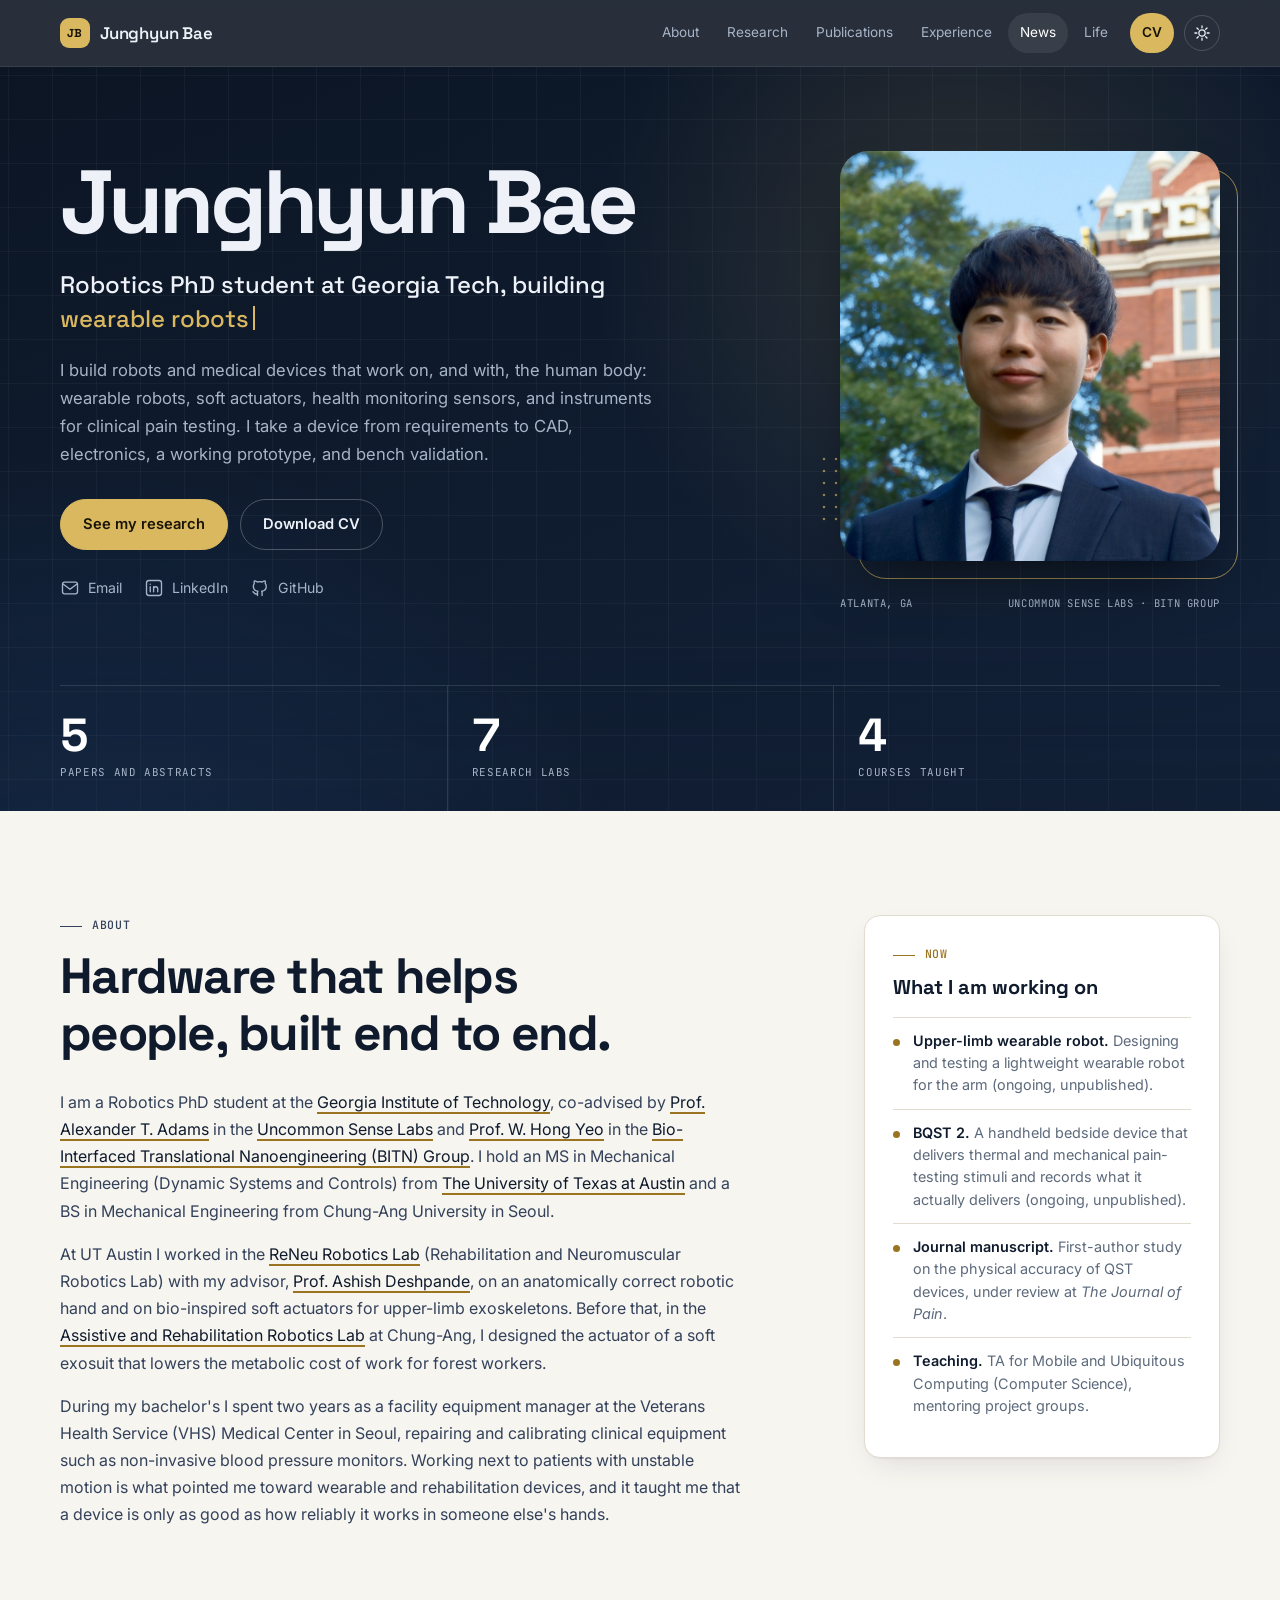
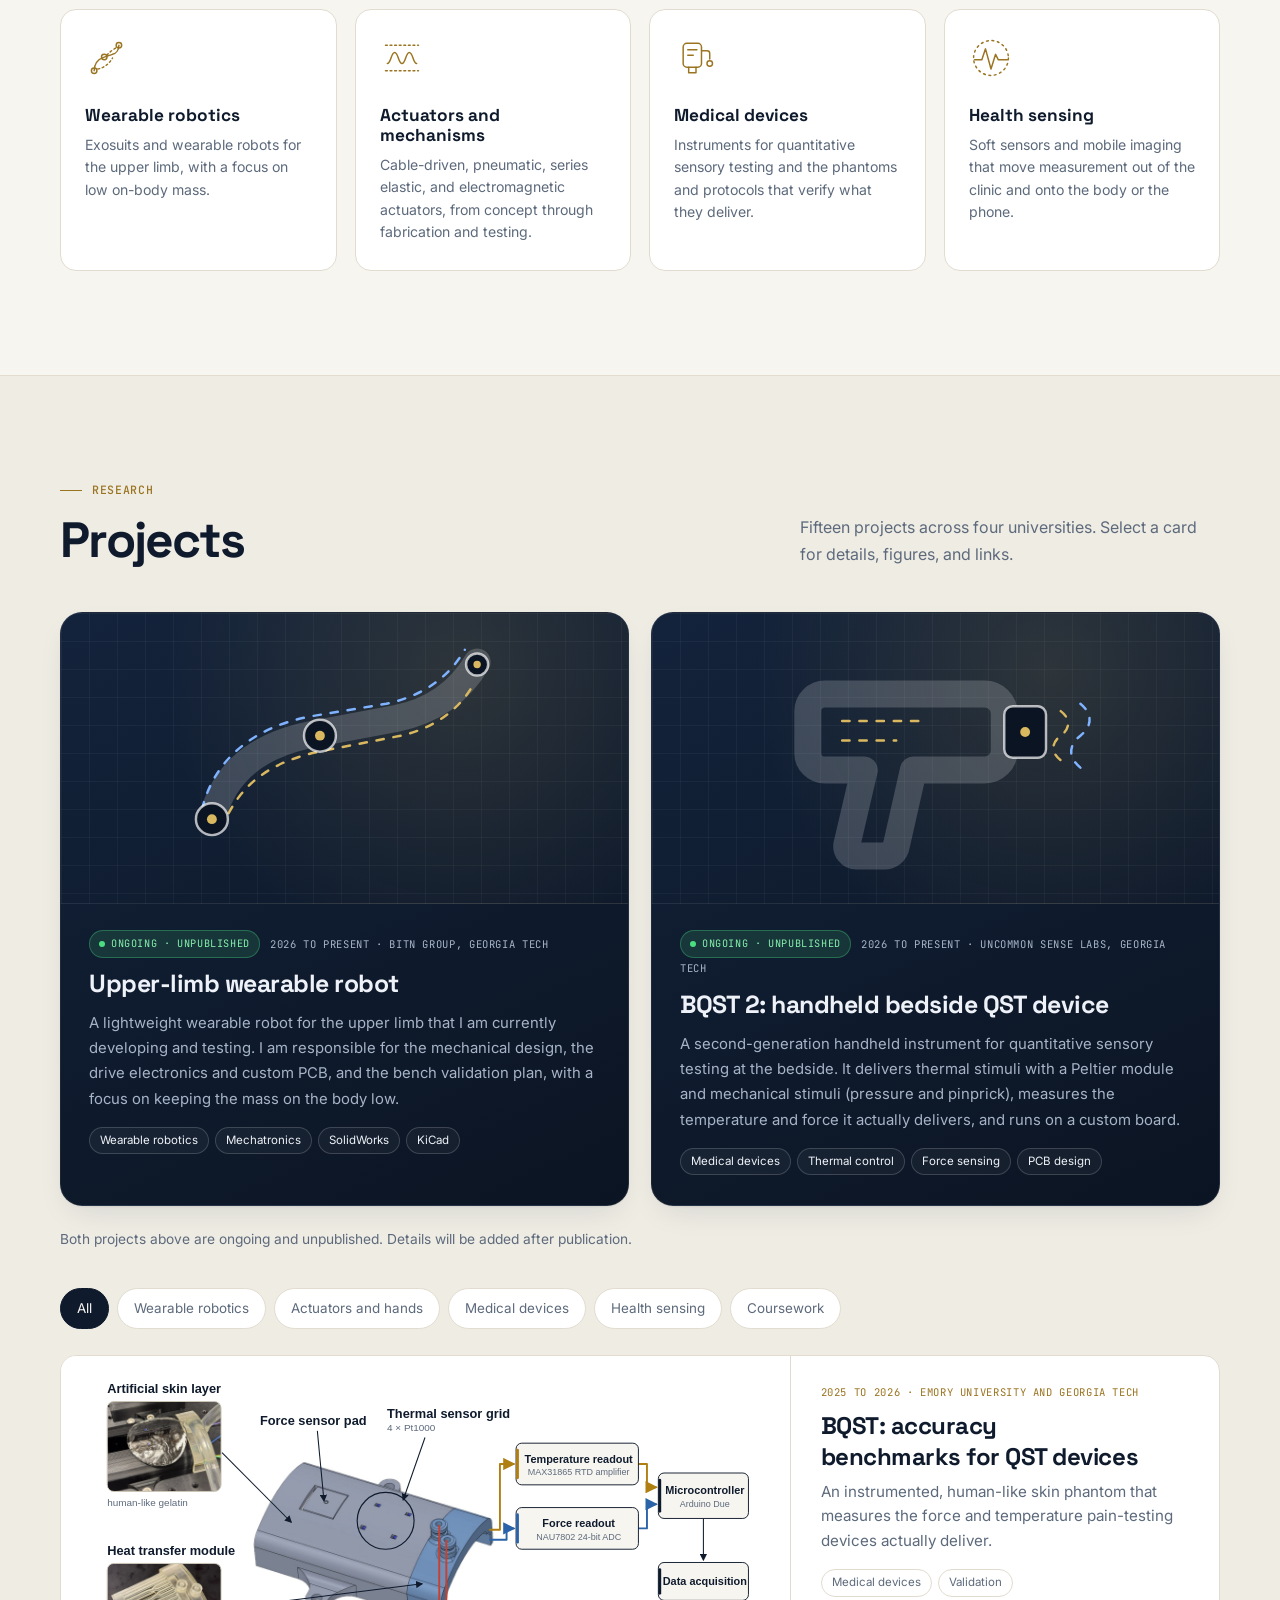
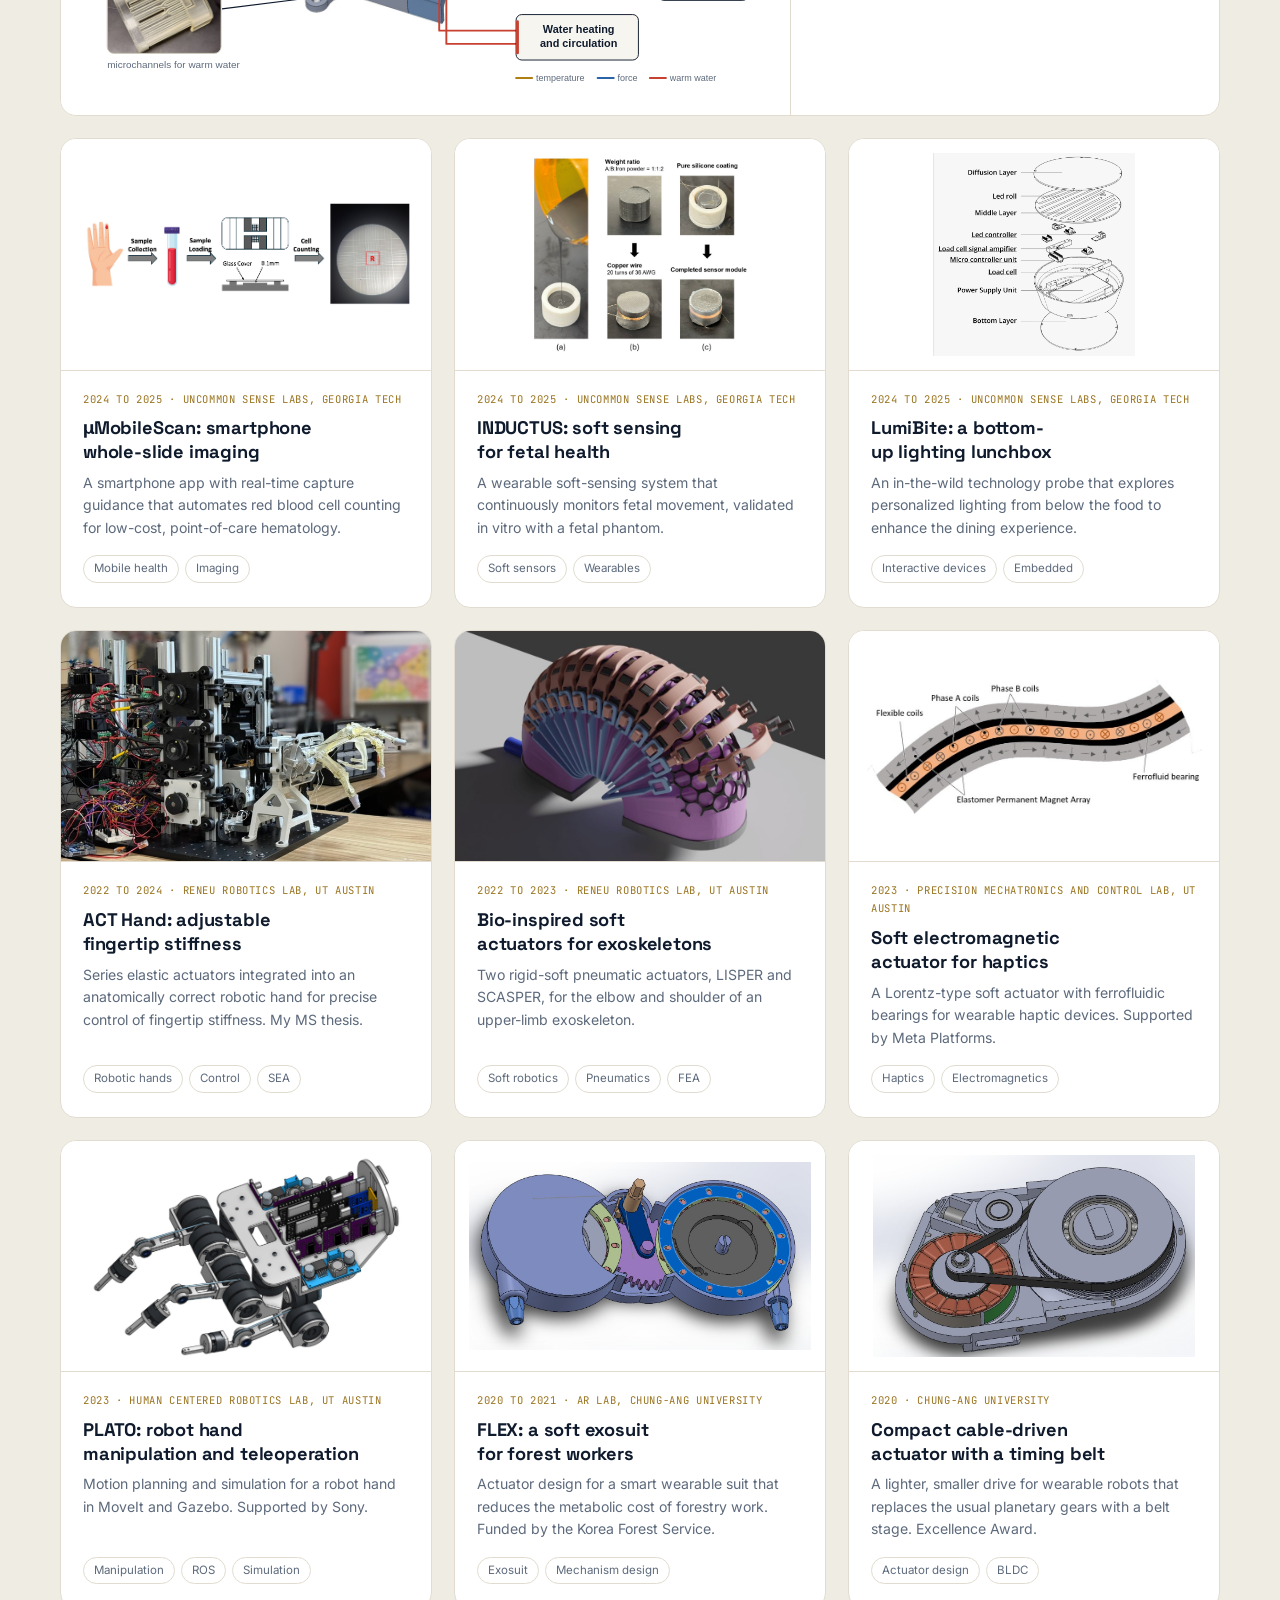
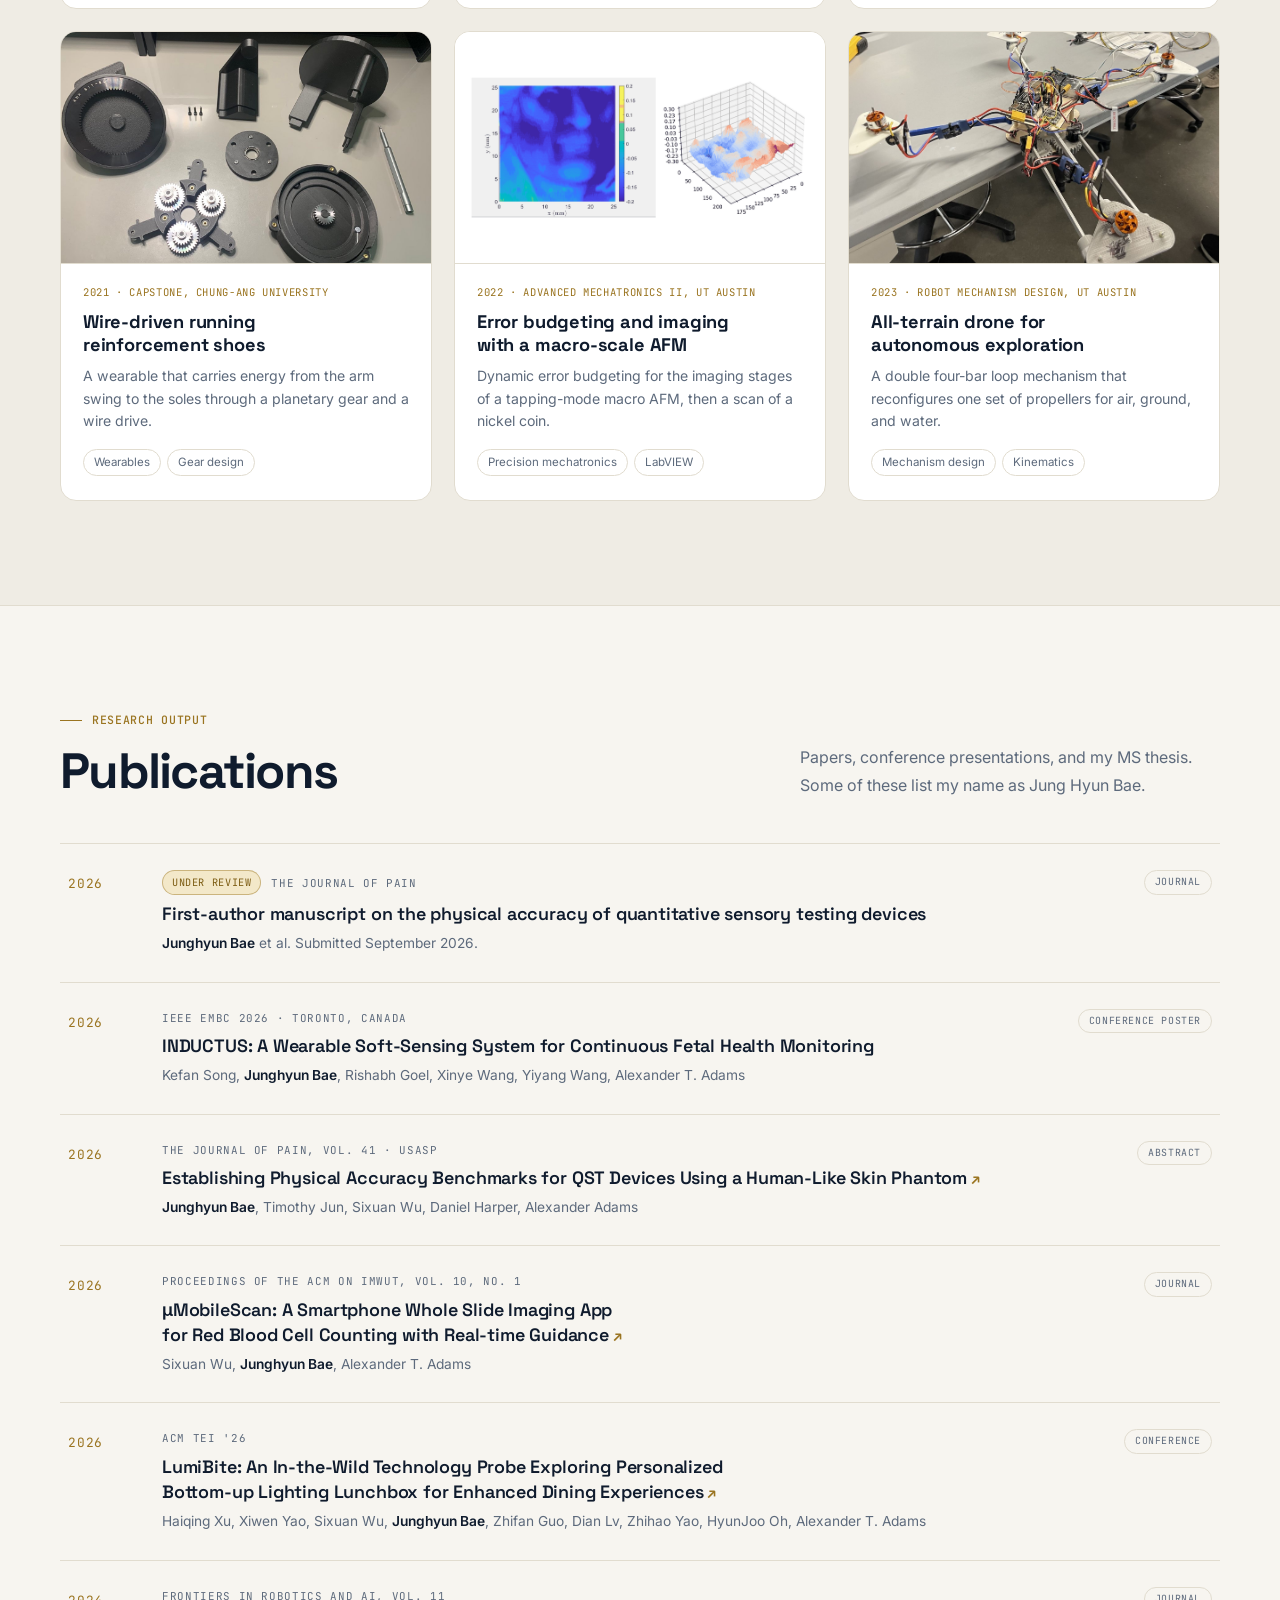
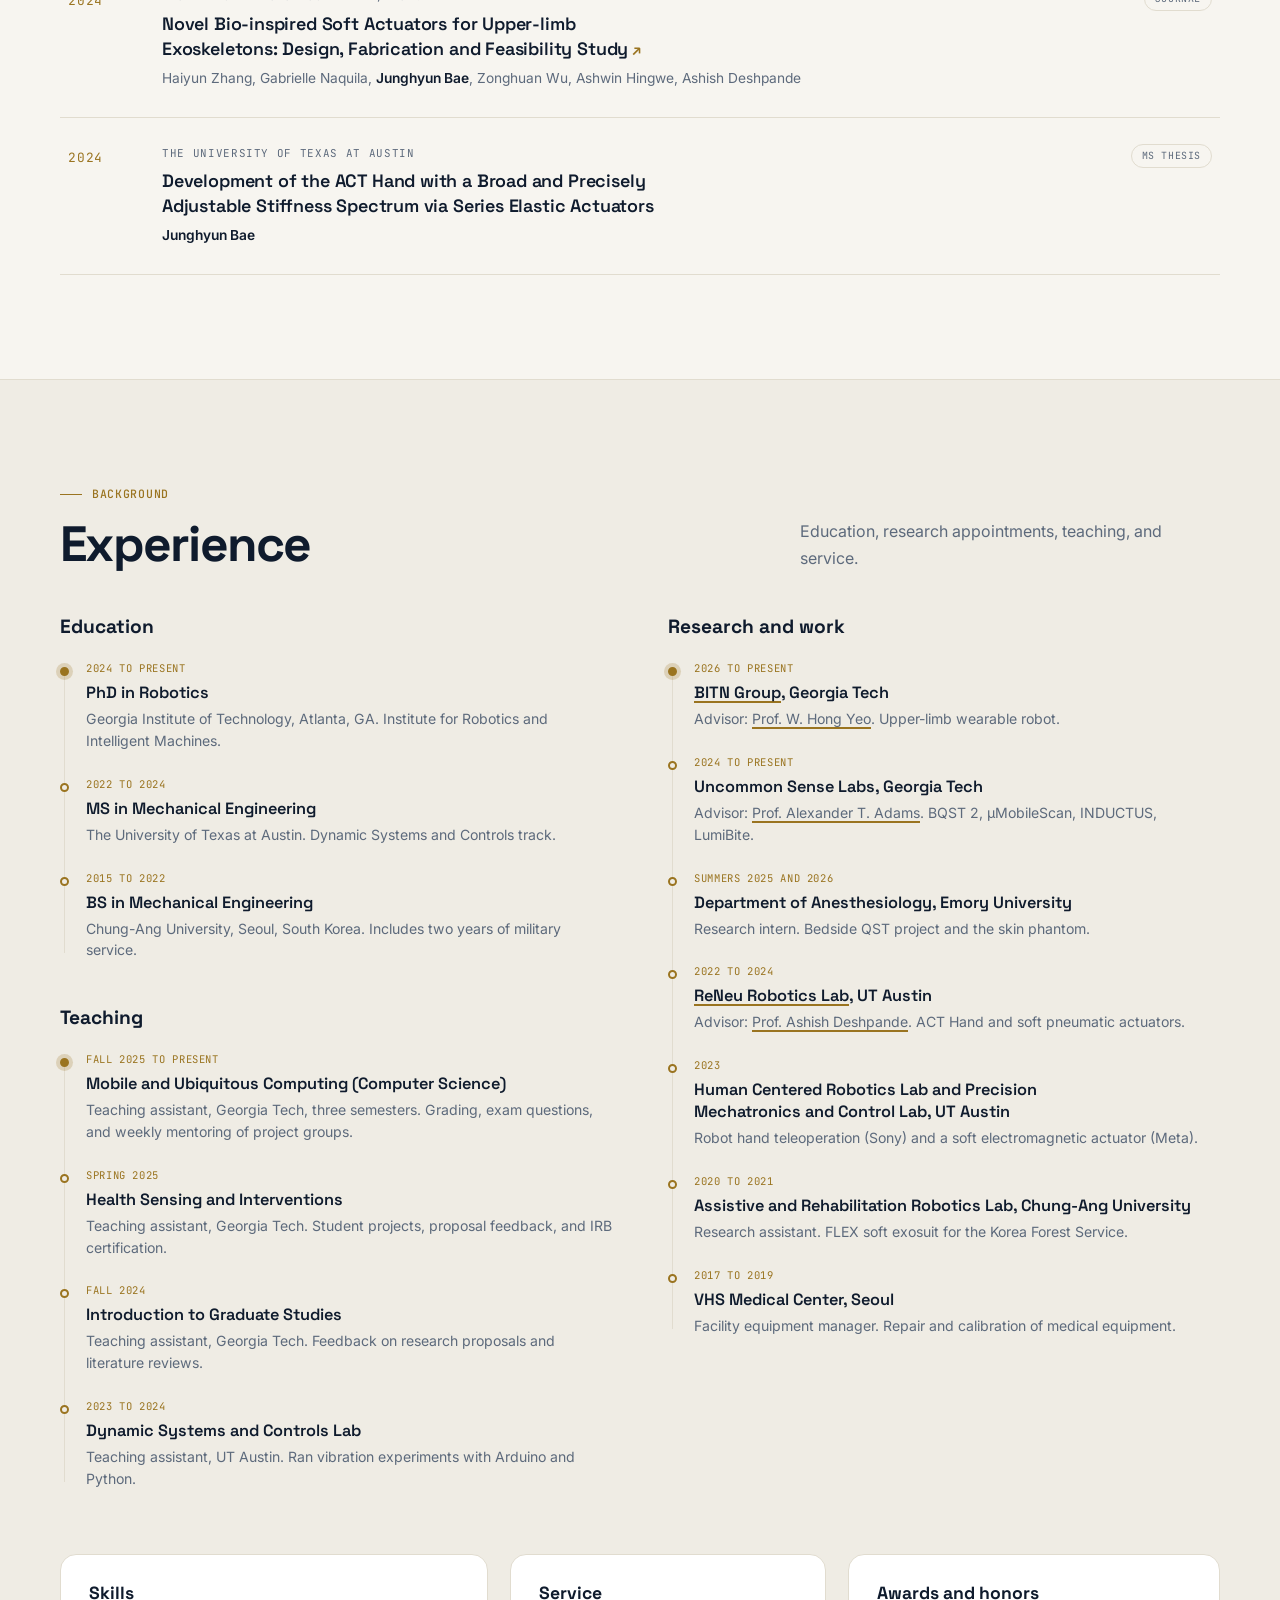
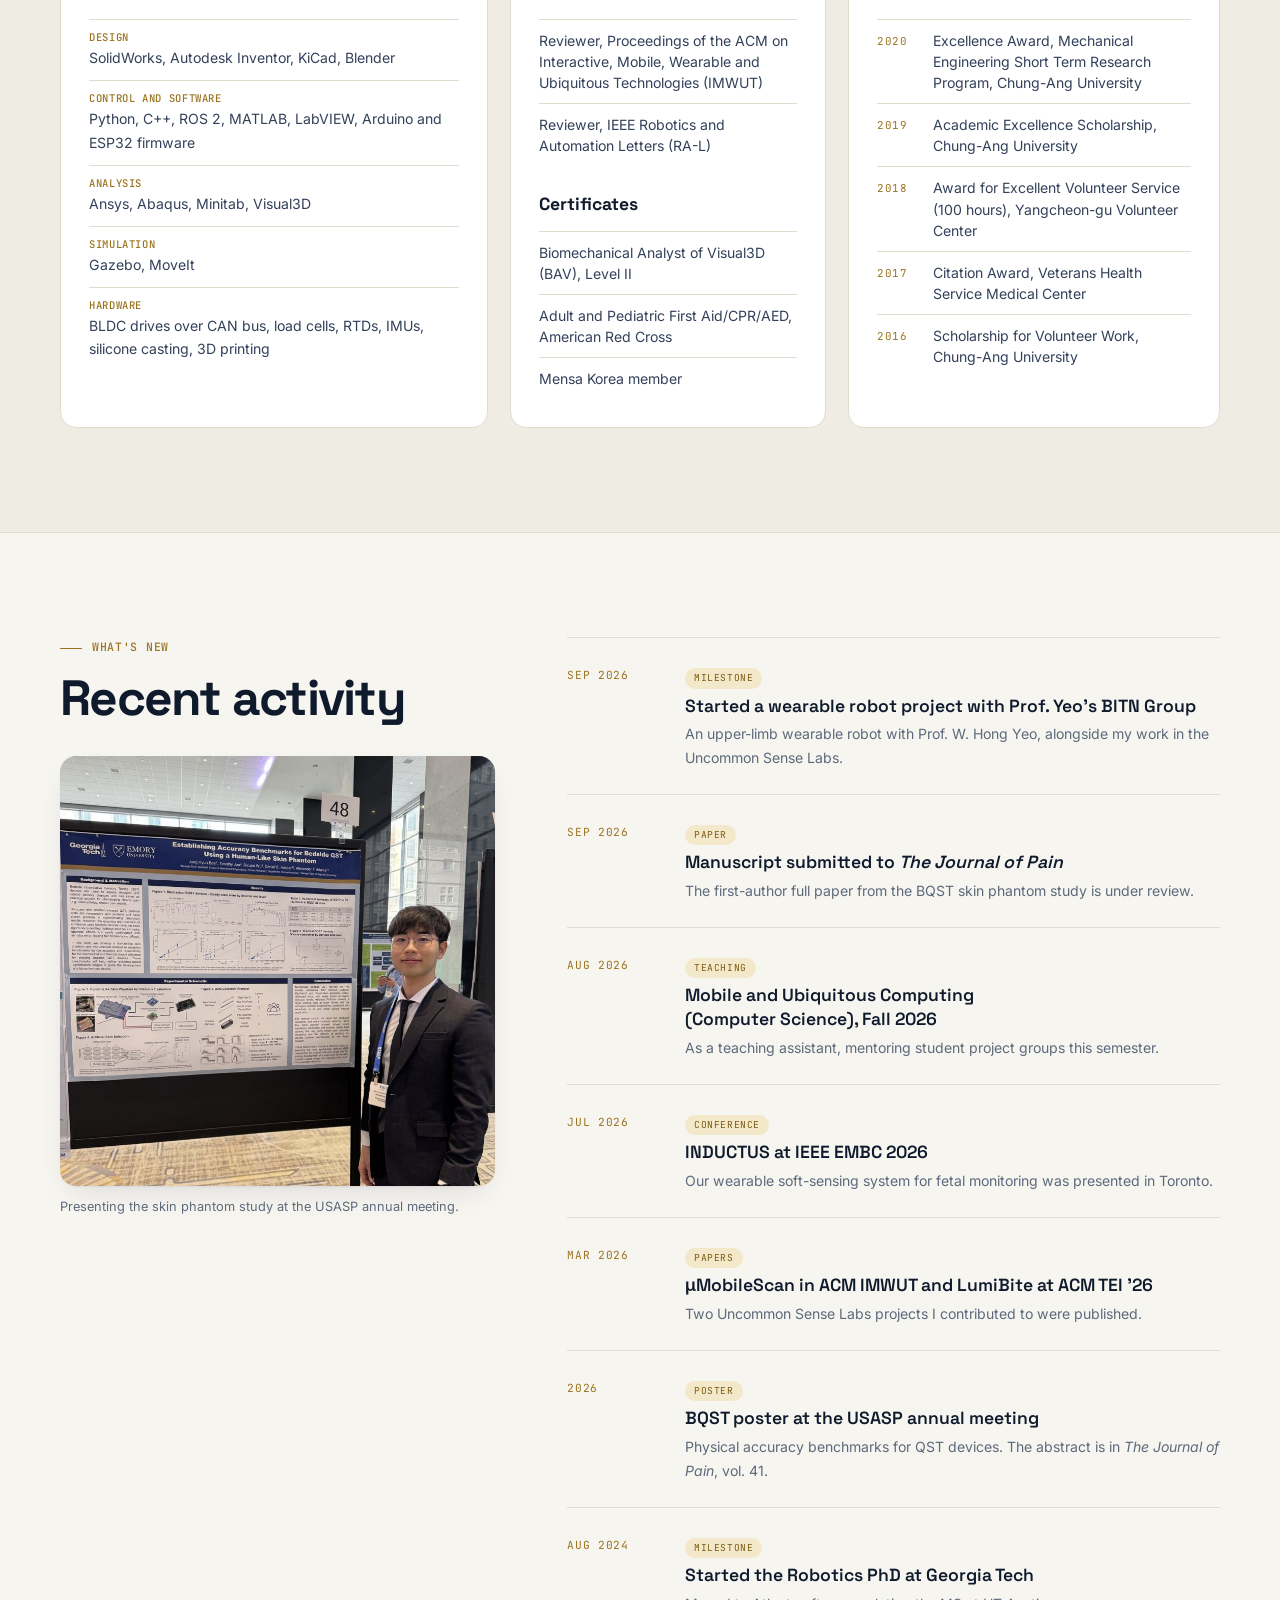
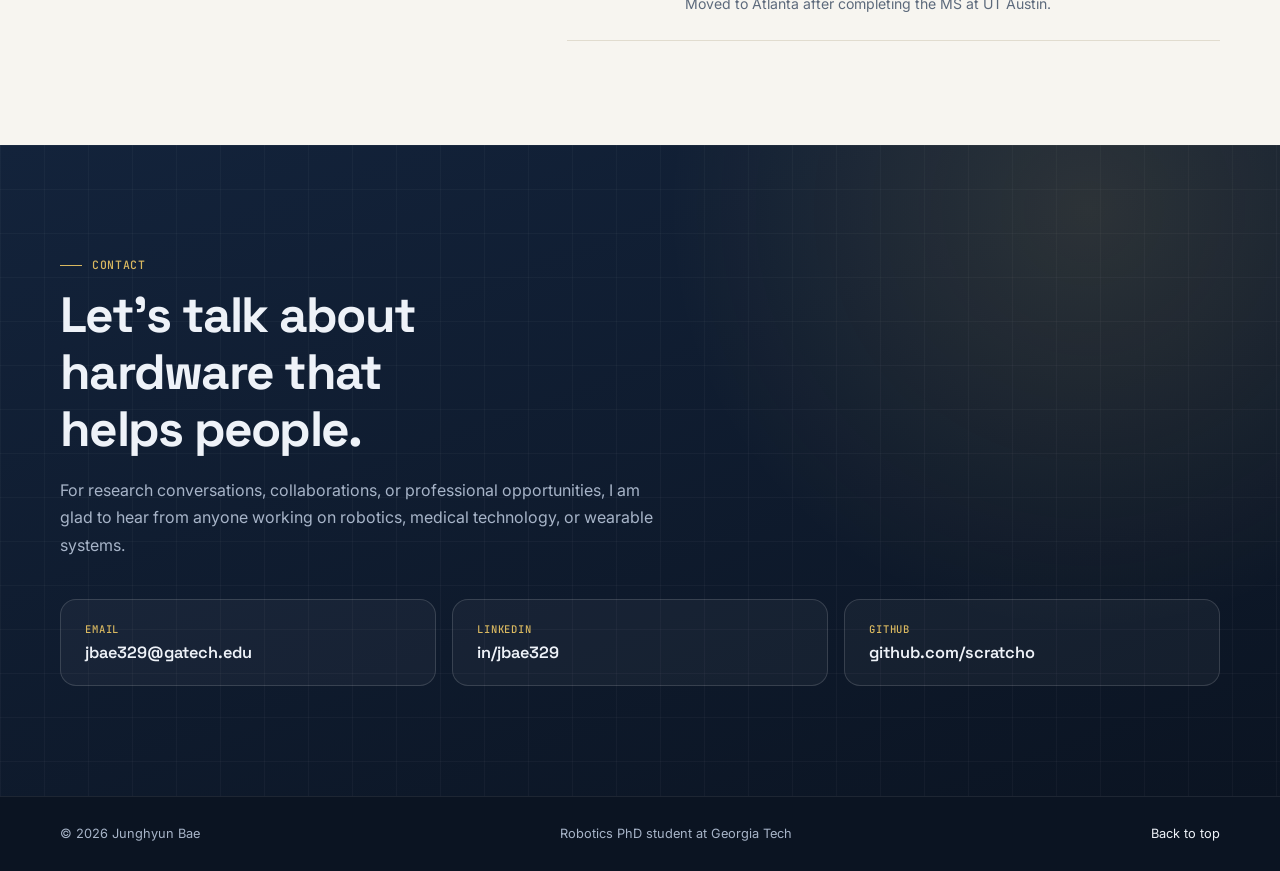
==== commit 1151b784: "Link Prof. Yeo's Georgia Tech profile Co-Authored-By: Claude Fable 5.2 <noreply@anthropic.com>" ====
--- a/index.html
+++ b/index.html
@@ -126,7 +126,7 @@
           <p>I am a Robotics PhD student at the <a href="https://www.gatech.edu/" rel="noopener">Georgia Institute of
               Technology</a>, co-advised by <a href="https://research.gatech.edu/alexander-t-adams"
               rel="noopener">Prof. Alexander T. Adams</a> in the <a href="https://www.uncommonsenselabs.com/home"
-              rel="noopener">Uncommon Sense Labs</a> and Prof. W. Hong Yeo in the <a href="https://www.yeolabgatech.com/" rel="noopener">Bio-Interfaced Translational Nanoengineering (BITN) Group</a>. I hold an MS in Mechanical Engineering (Dynamic Systems and Controls) from
+              rel="noopener">Uncommon Sense Labs</a> and <a href="https://people.research.gatech.edu/w-hong-yeo" rel="noopener">Prof. W. Hong Yeo</a> in the <a href="https://www.yeolabgatech.com/" rel="noopener">Bio-Interfaced Translational Nanoengineering (BITN) Group</a>. I hold an MS in Mechanical Engineering (Dynamic Systems and Controls) from
             <a href="https://www.utexas.edu/" rel="noopener">The University of Texas at Austin</a> and a BS in
             Mechanical Engineering from Chung-Ang University in Seoul.</p>
           <p>At UT Austin I worked in the <a href="https://reneu.robotics.utexas.edu/" rel="noopener">ReNeu Robotics Lab</a> (Rehabilitation and Neuromuscular Robotics Lab) with my advisor, <a href="https://reneu.robotics.utexas.edu/profiles/ashish-d-deshpande-0" rel="noopener">Prof. Ashish Deshpande</a>, on an anatomically correct robotic hand
@@ -724,11 +724,11 @@
             <ol class="timeline">
               <li><time>2026 to present</time>
                 <h4><a href="https://www.yeolabgatech.com/" rel="noopener">BITN Group</a>, Georgia Tech</h4>
-                <p>Prof. W. Hong Yeo. Upper-limb wearable robot.</p>
+                <p>Advisor: <a href="https://people.research.gatech.edu/w-hong-yeo" rel="noopener">Prof. W. Hong Yeo</a>. Upper-limb wearable robot.</p>
               </li>
               <li><time>2024 to present</time>
                 <h4>Uncommon Sense Labs, Georgia Tech</h4>
-                <p>Prof. Alexander T. Adams. BQST 2, μMobileScan, INDUCTUS, LumiBite.</p>
+                <p>Advisor: <a href="https://research.gatech.edu/alexander-t-adams" rel="noopener">Prof. Alexander T. Adams</a>. BQST 2, μMobileScan, INDUCTUS, LumiBite.</p>
               </li>
               <li><time>Summers 2025 and 2026</time>
                 <h4>Department of Anesthesiology, Emory University</h4>
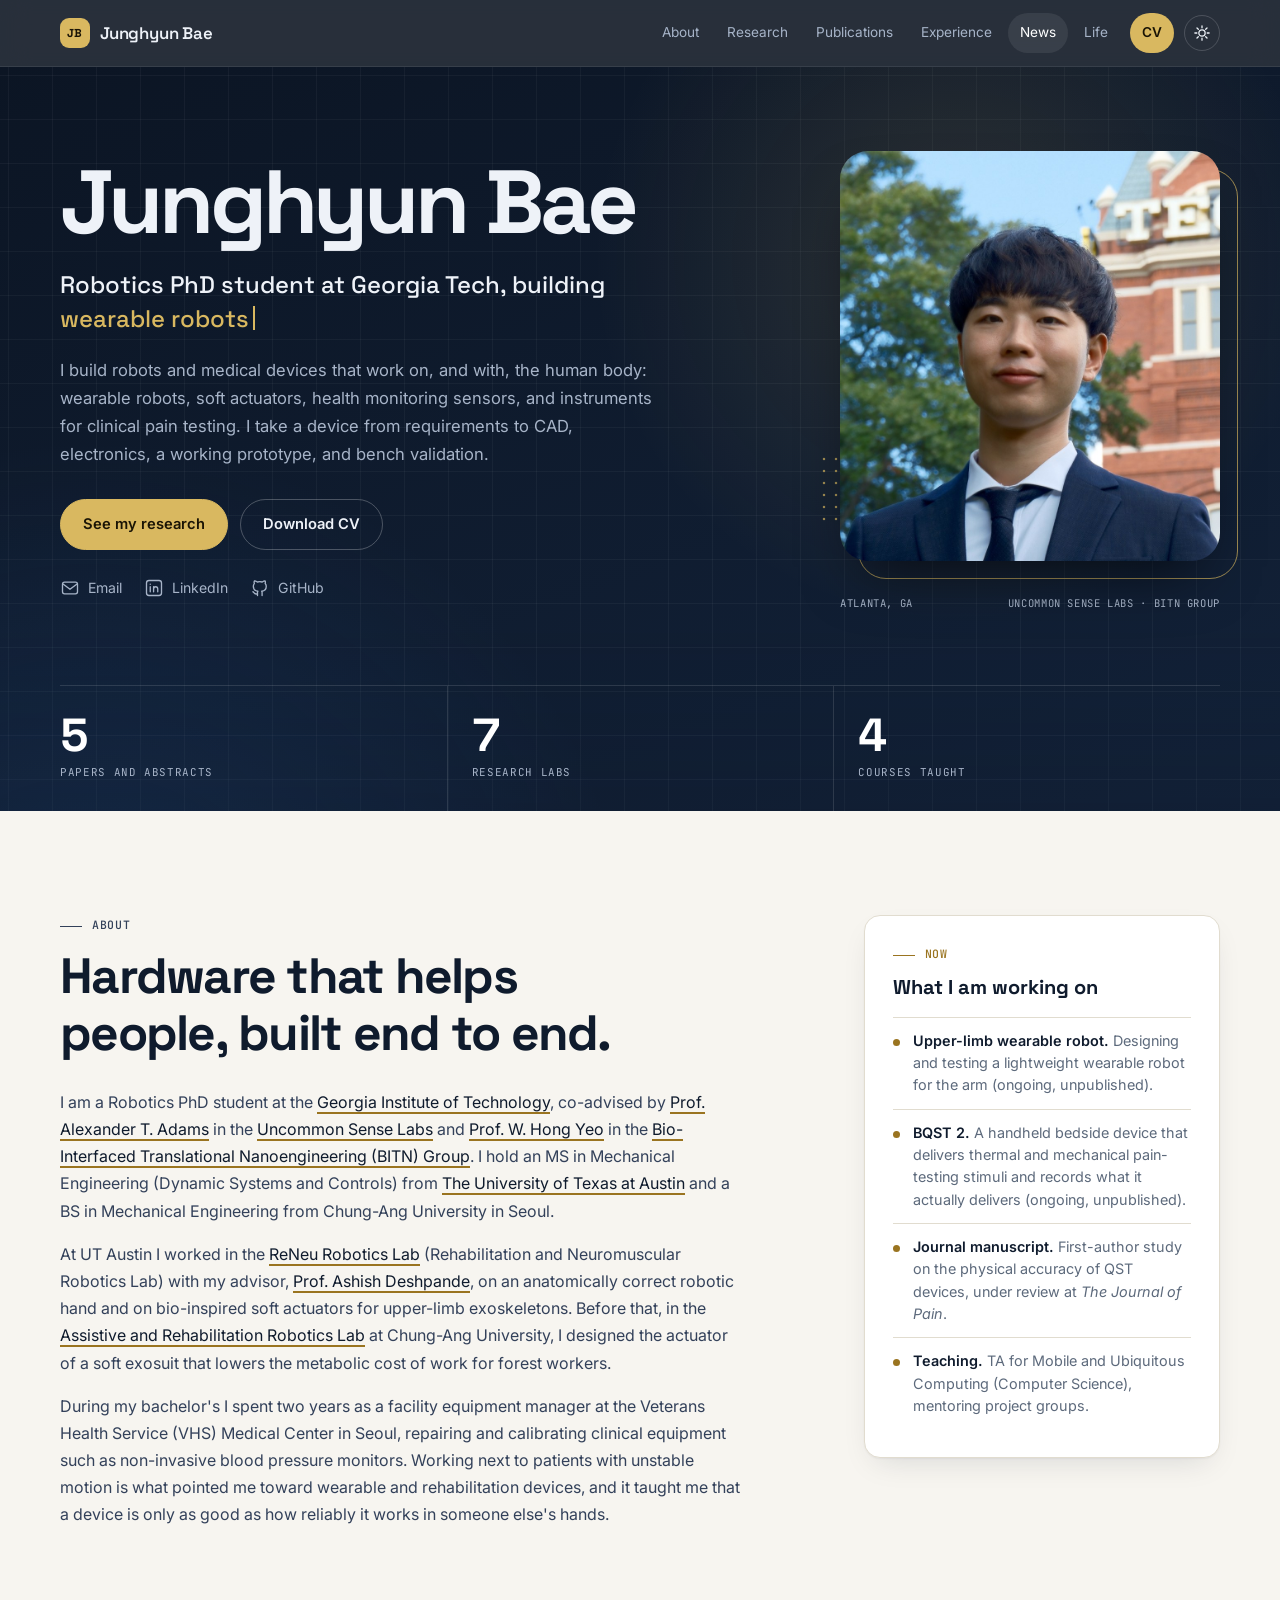
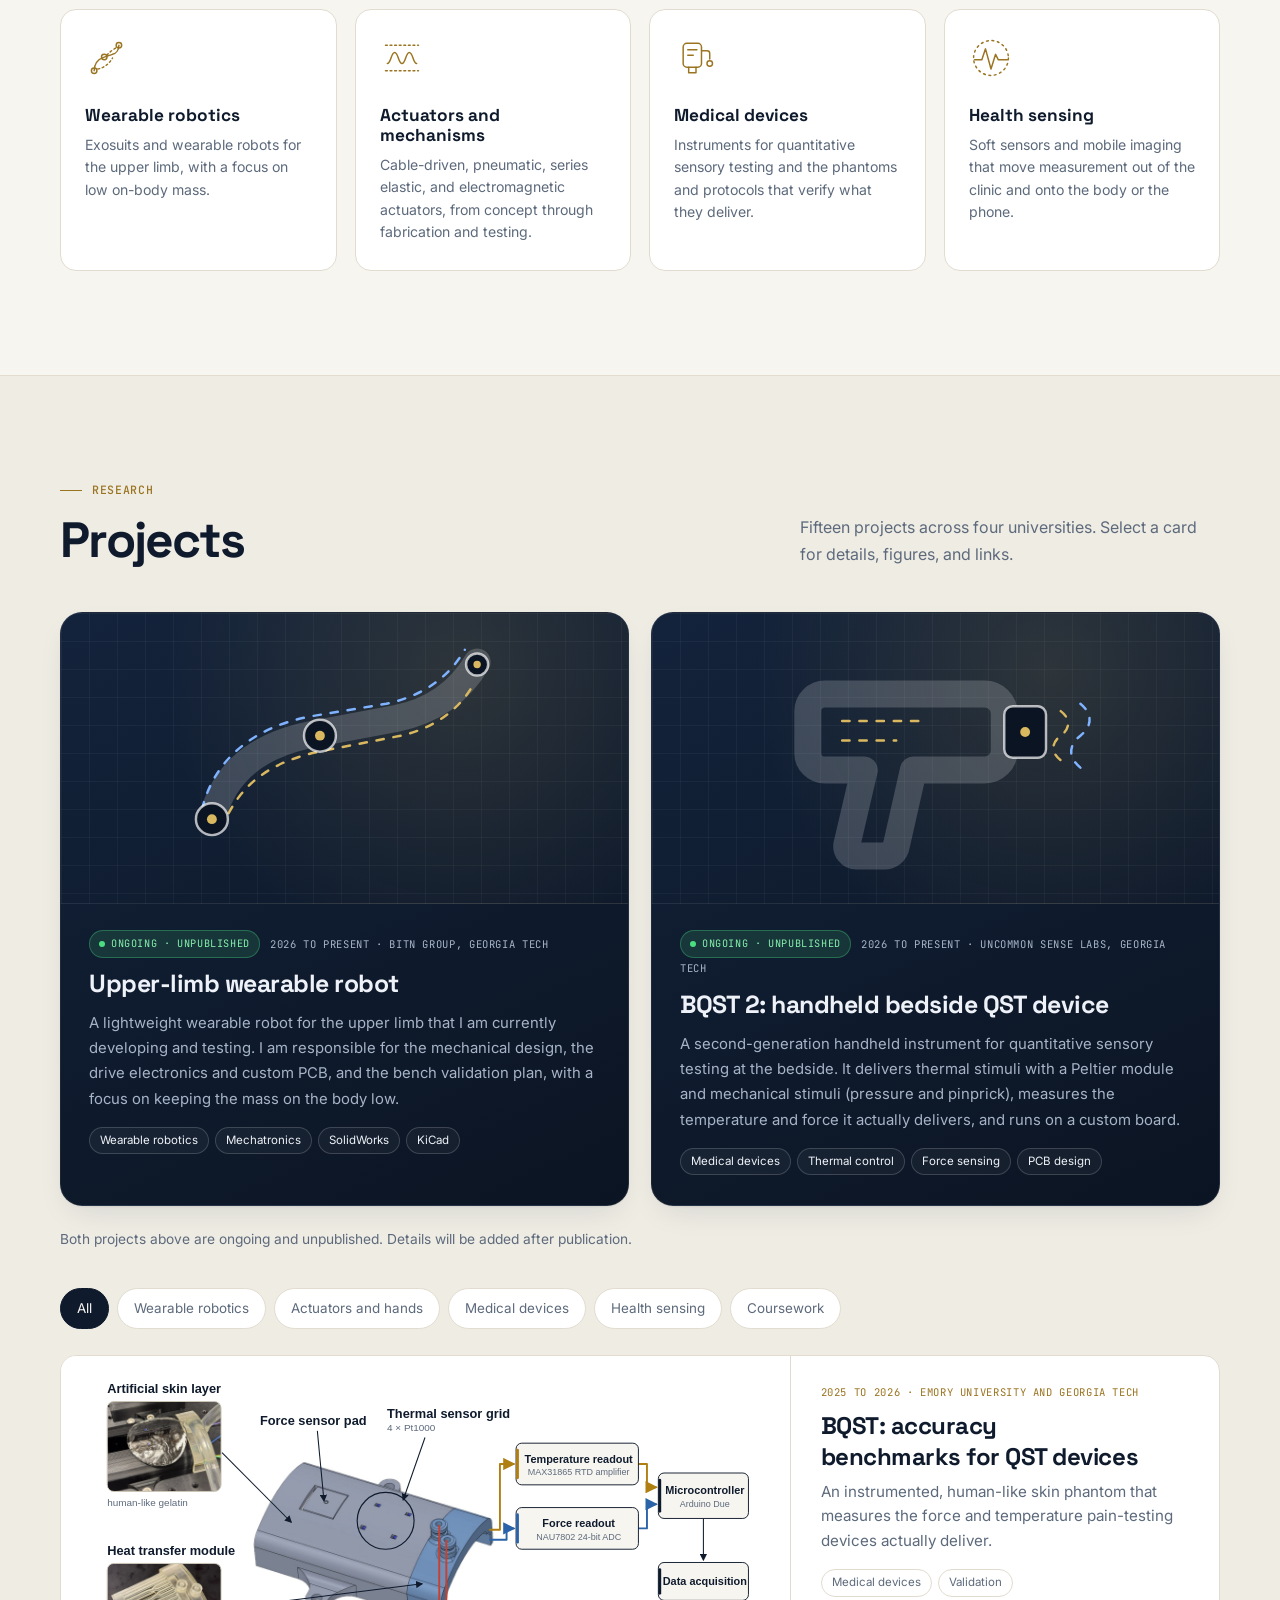
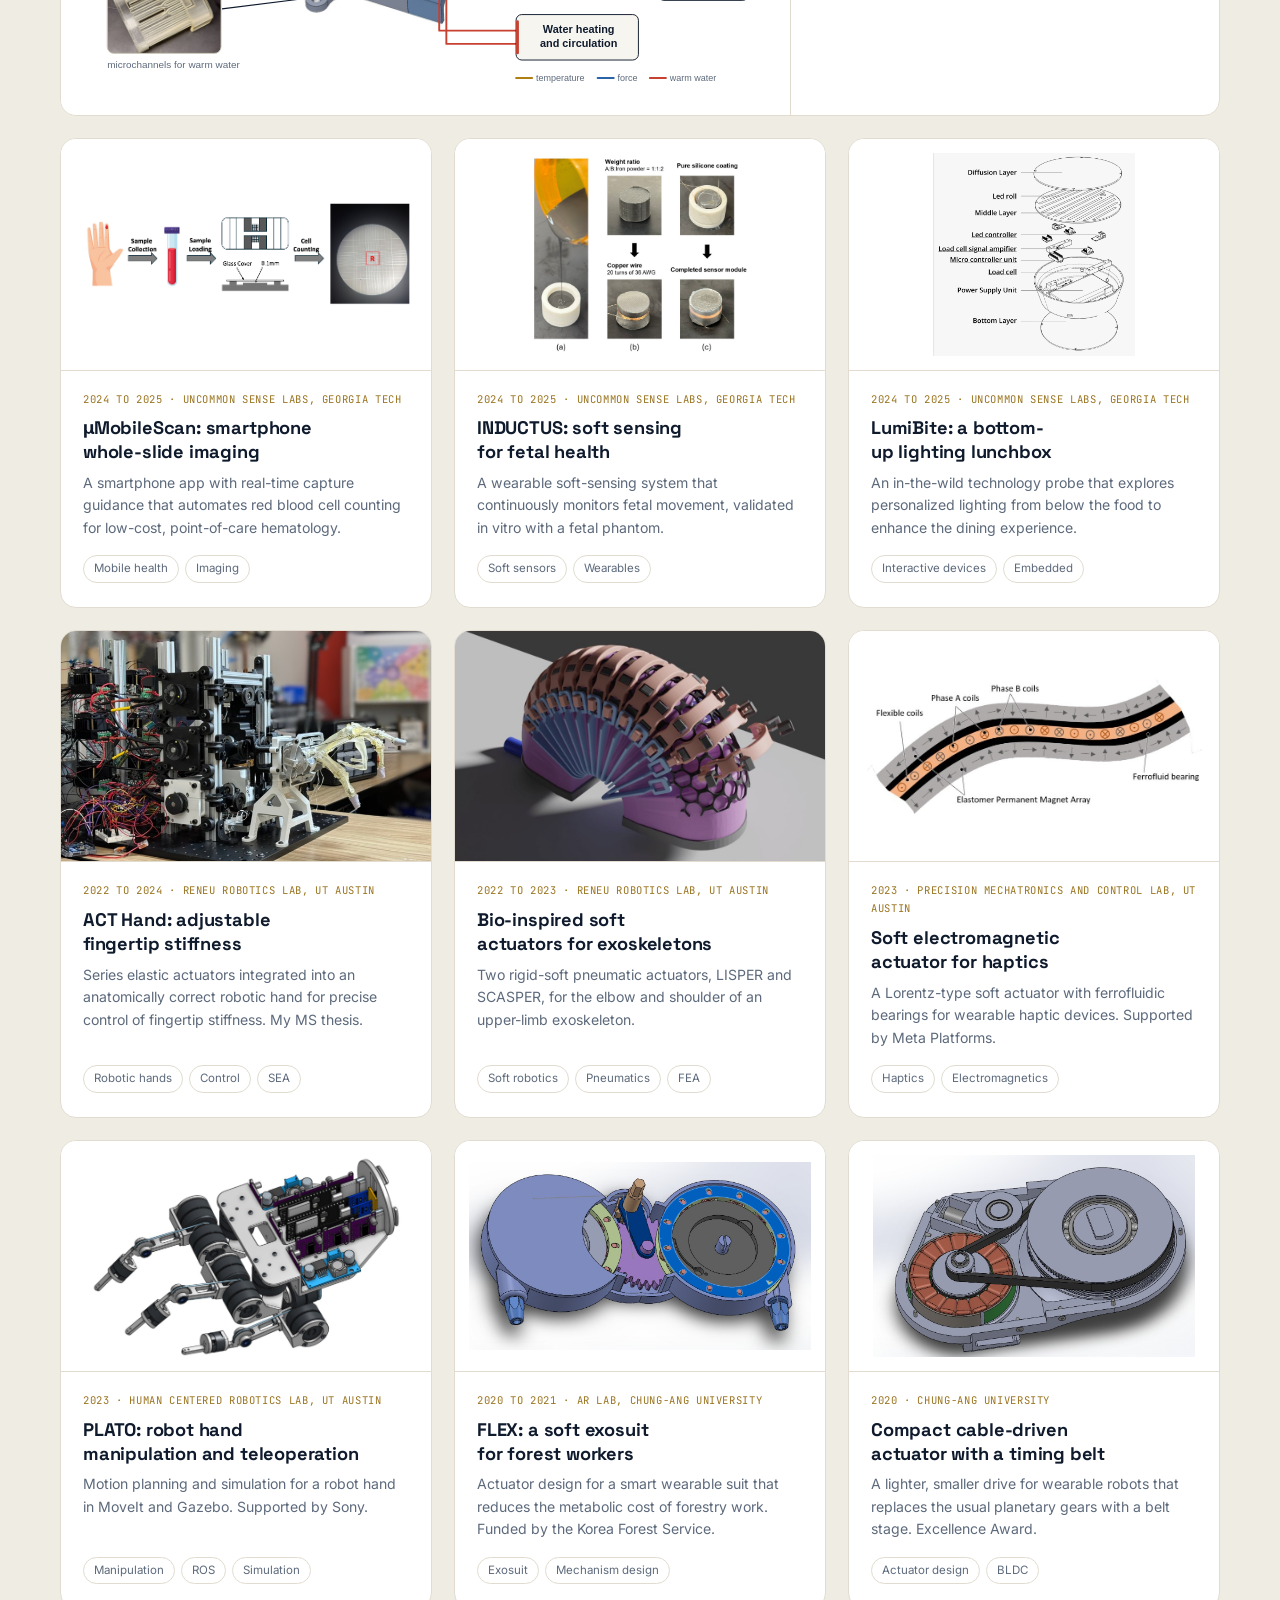
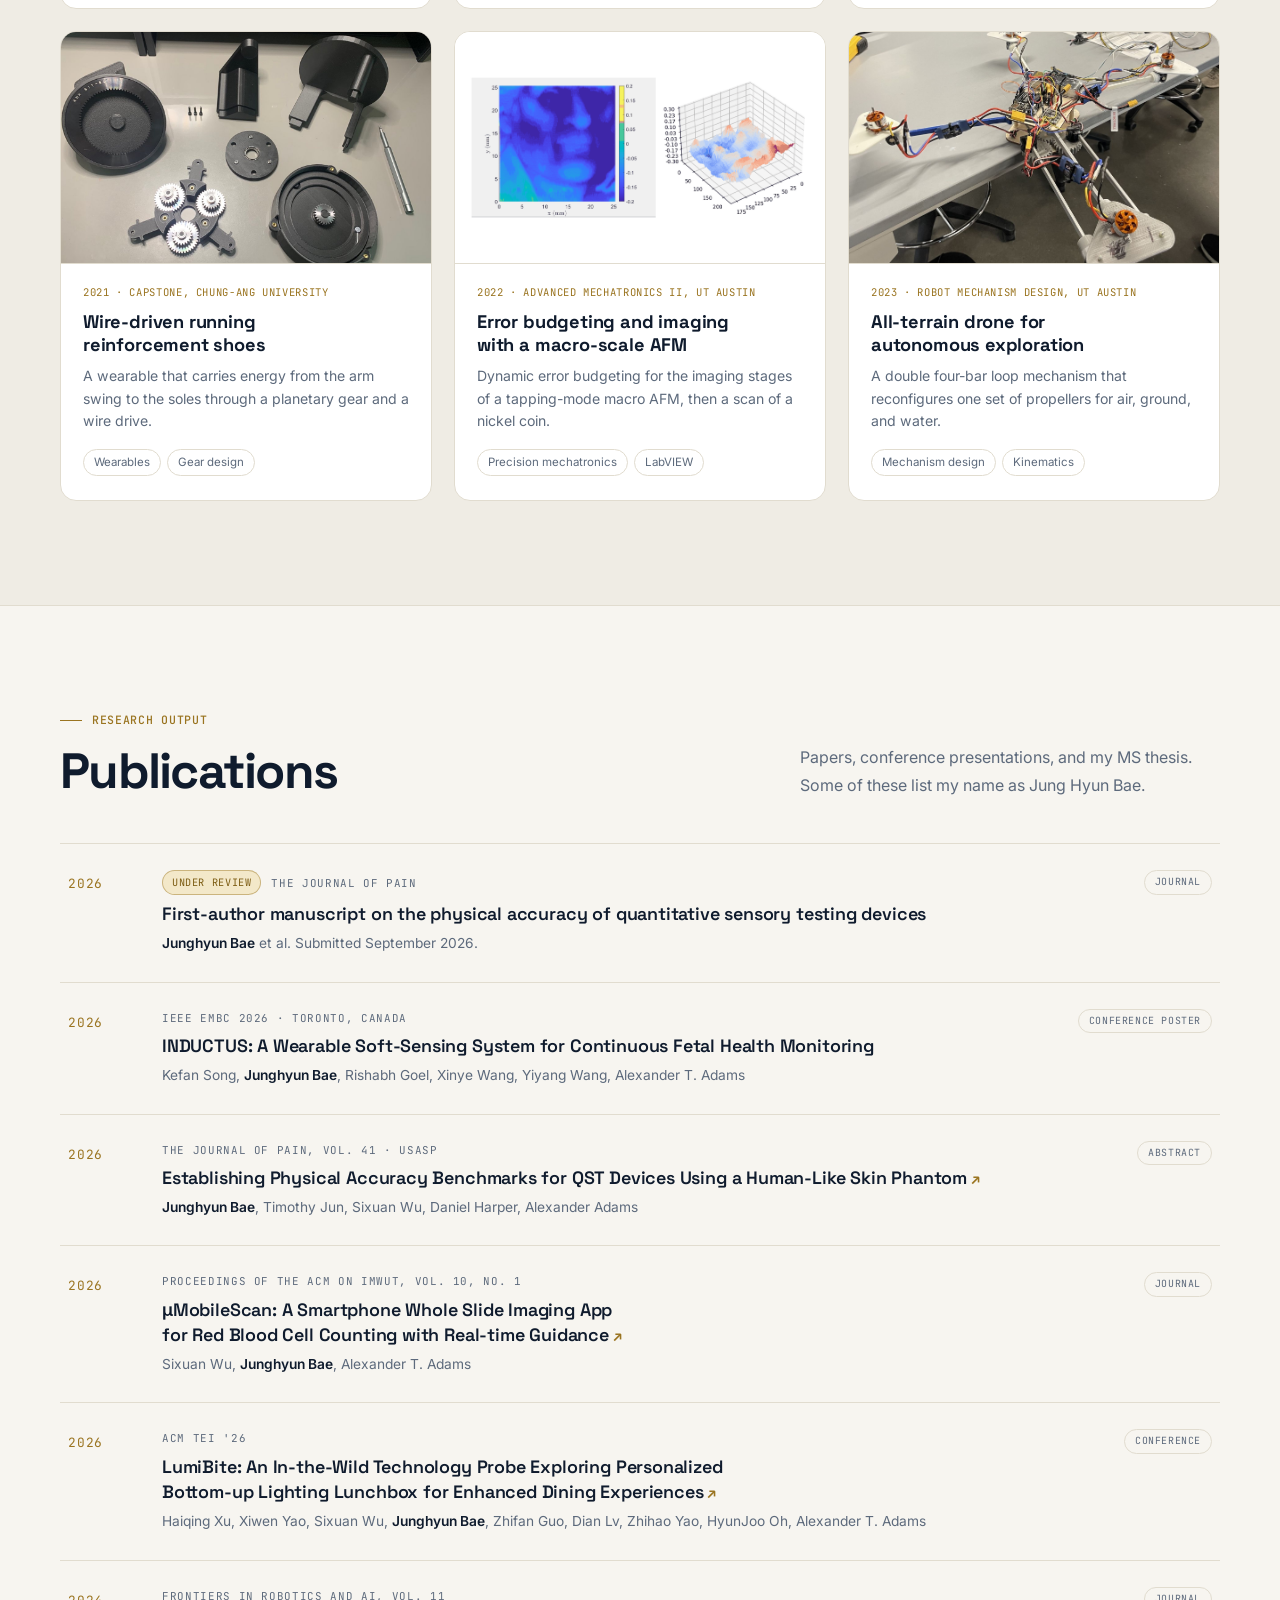
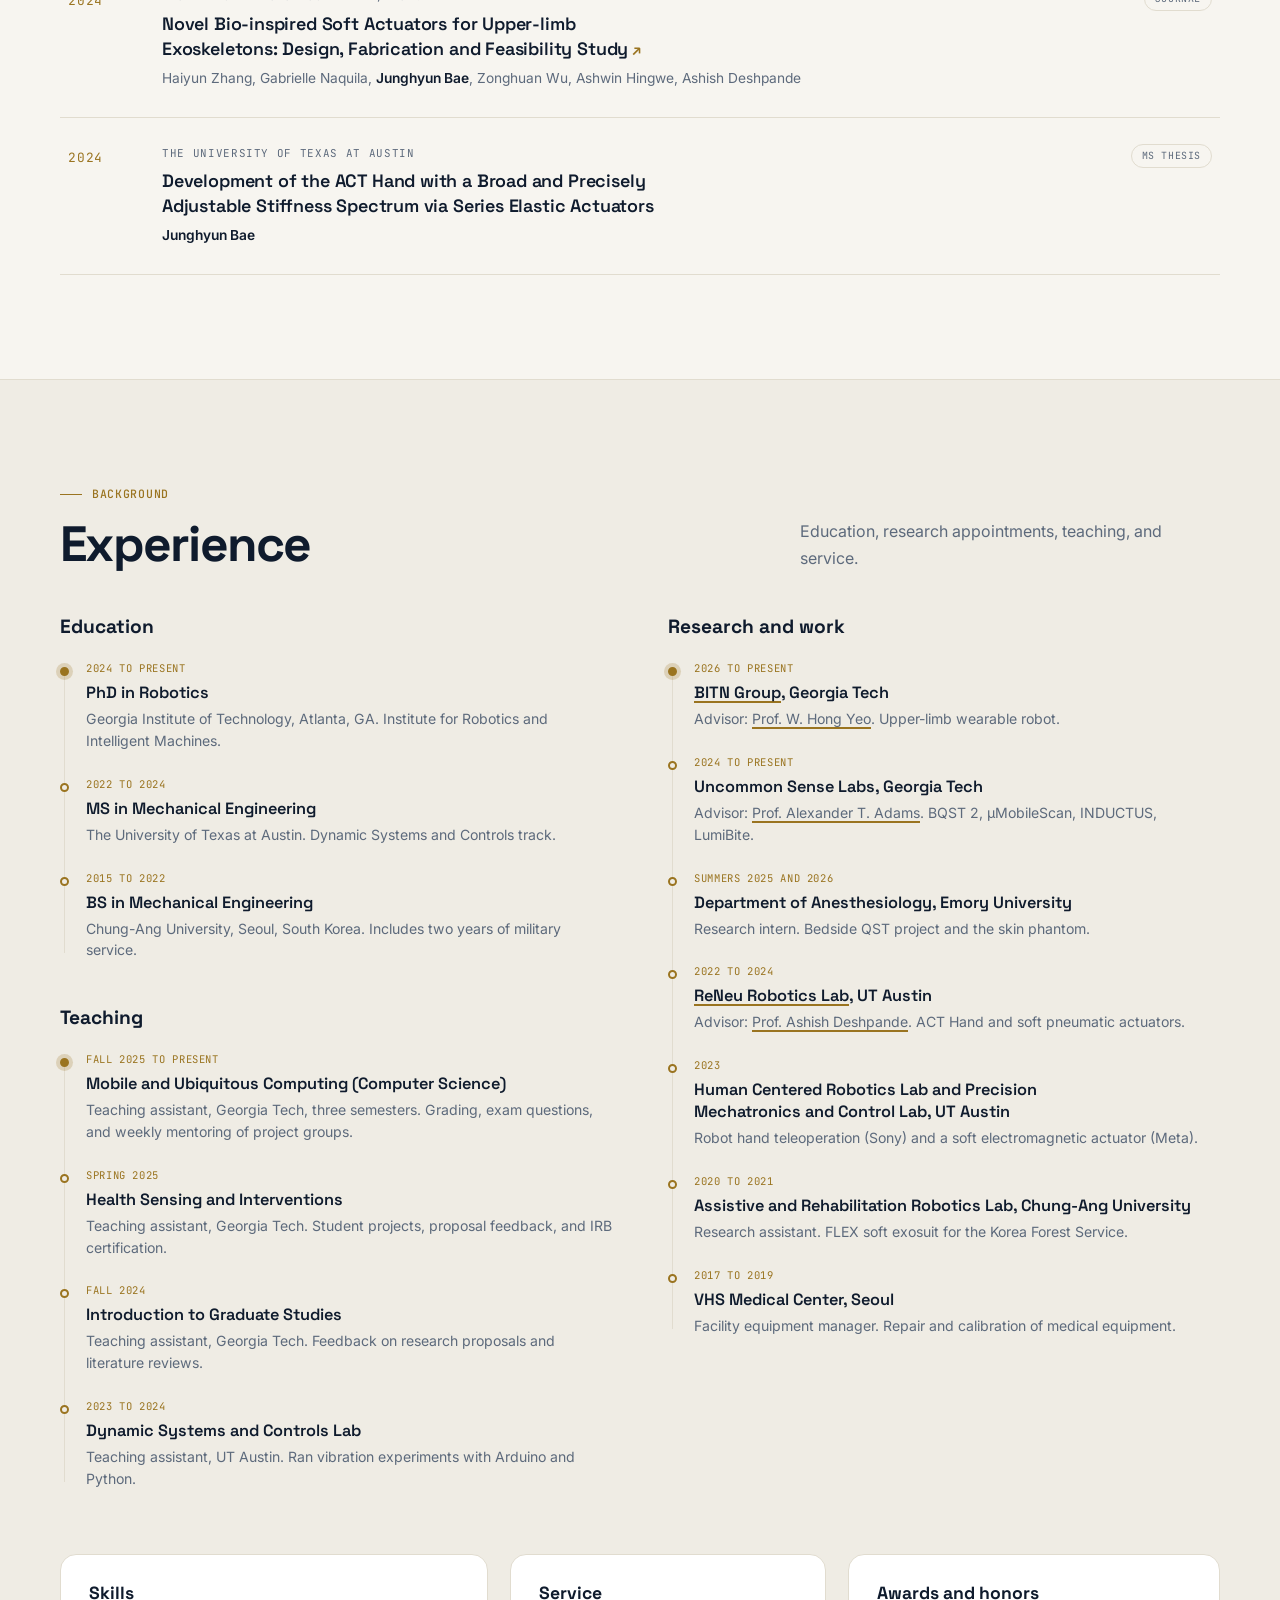
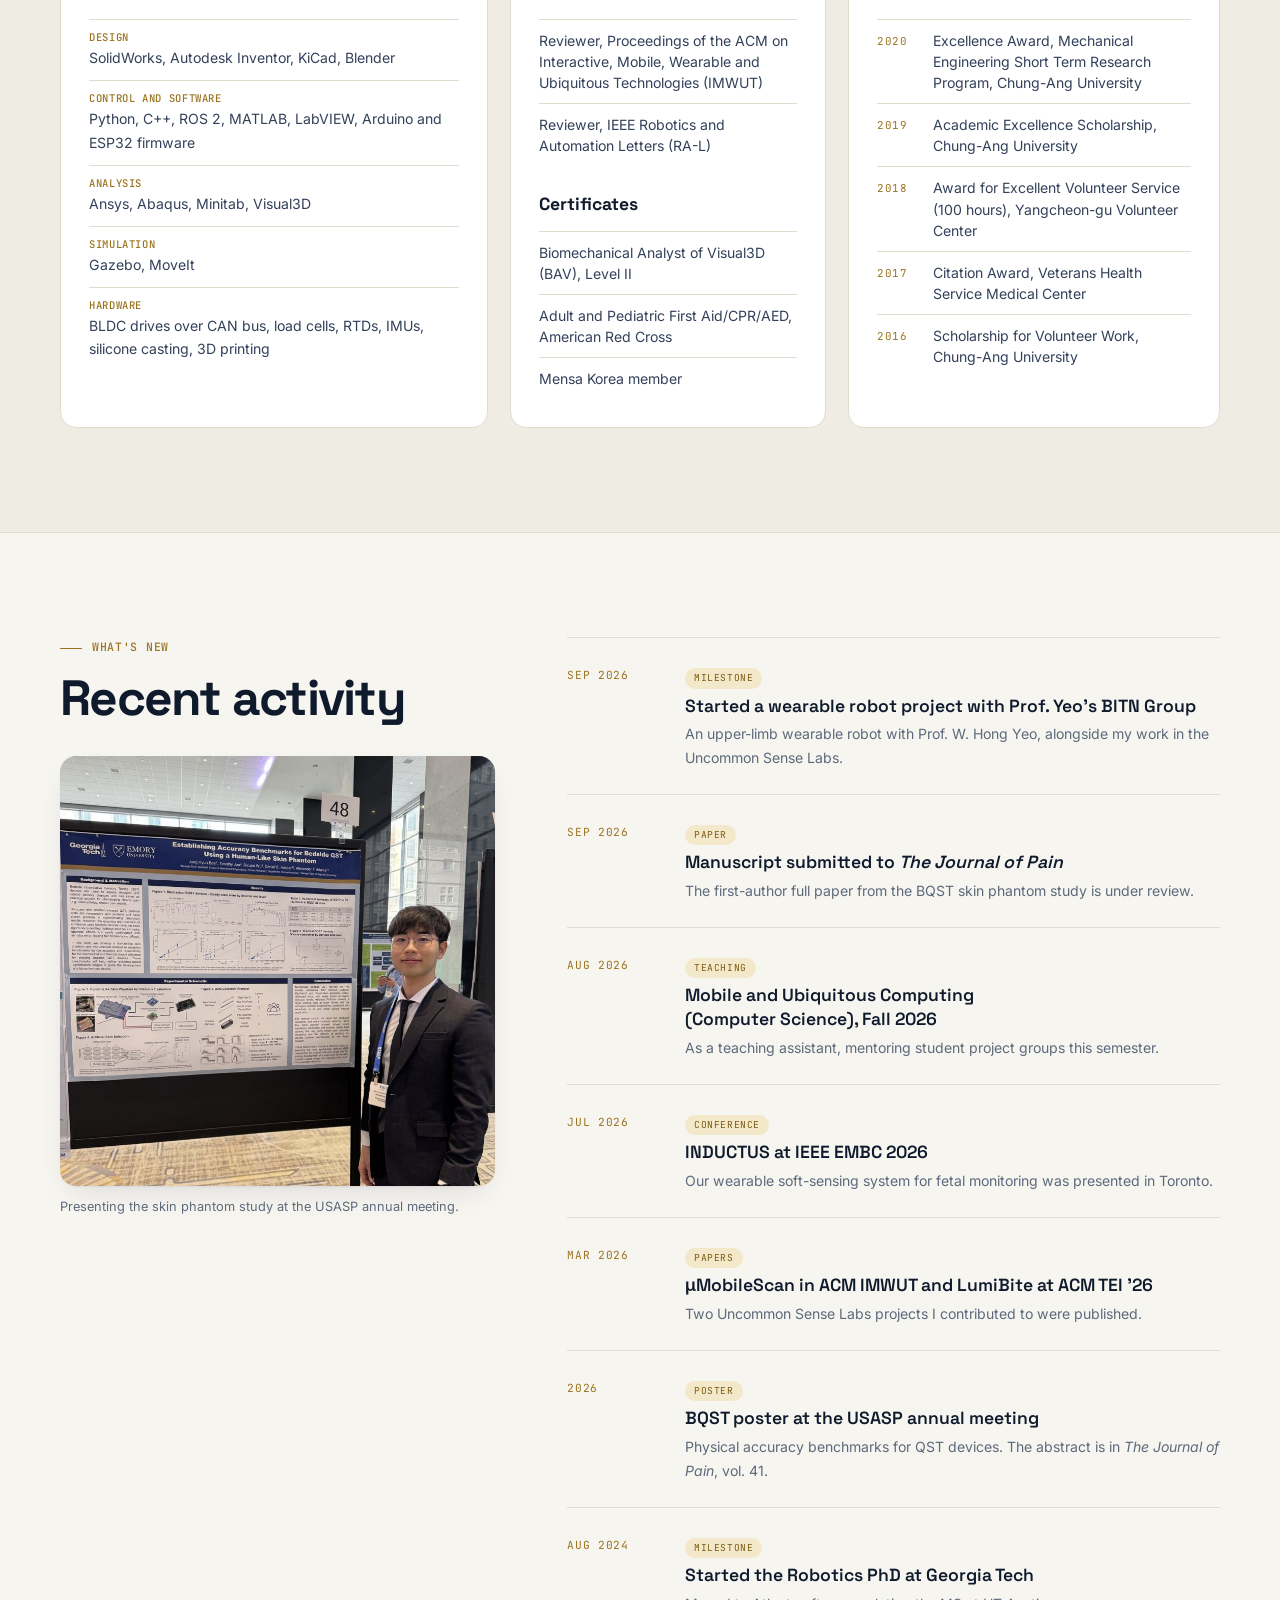
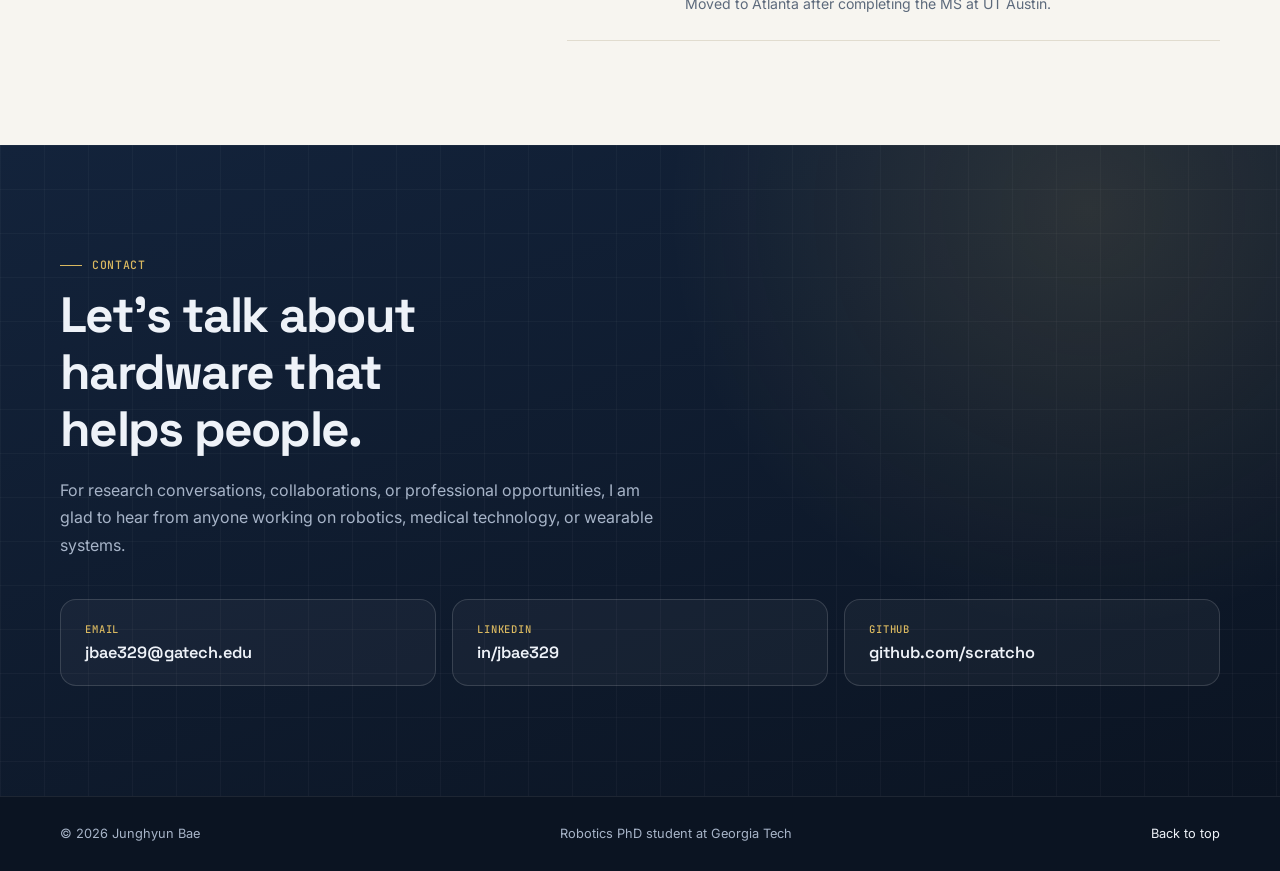
==== commit 34d7143c: "About: spell out Chung-Ang University Co-Authored-By: Claude Fable 5.2 <noreply@anthropic.com>" ====
--- a/index.html
+++ b/index.html
@@ -132,7 +132,7 @@
           <p>At UT Austin I worked in the <a href="https://reneu.robotics.utexas.edu/" rel="noopener">ReNeu Robotics Lab</a> (Rehabilitation and Neuromuscular Robotics Lab) with my advisor, <a href="https://reneu.robotics.utexas.edu/profiles/ashish-d-deshpande-0" rel="noopener">Prof. Ashish Deshpande</a>, on an anatomically correct robotic hand
             and on bio-inspired soft actuators for upper-limb exoskeletons. Before that, in the <a
               href="http://arlab.cau.ac.kr/" rel="noopener">Assistive and Rehabilitation Robotics Lab</a> at
-            Chung-Ang, I designed the actuator of a soft exosuit that lowers the metabolic cost of work for forest
+            Chung-Ang University, I designed the actuator of a soft exosuit that lowers the metabolic cost of work for forest
             workers.</p>
           <p>During my bachelor's I spent two years as a facility equipment manager at the Veterans Health Service
             (VHS) Medical Center in Seoul, repairing and calibrating clinical equipment such as non-invasive blood
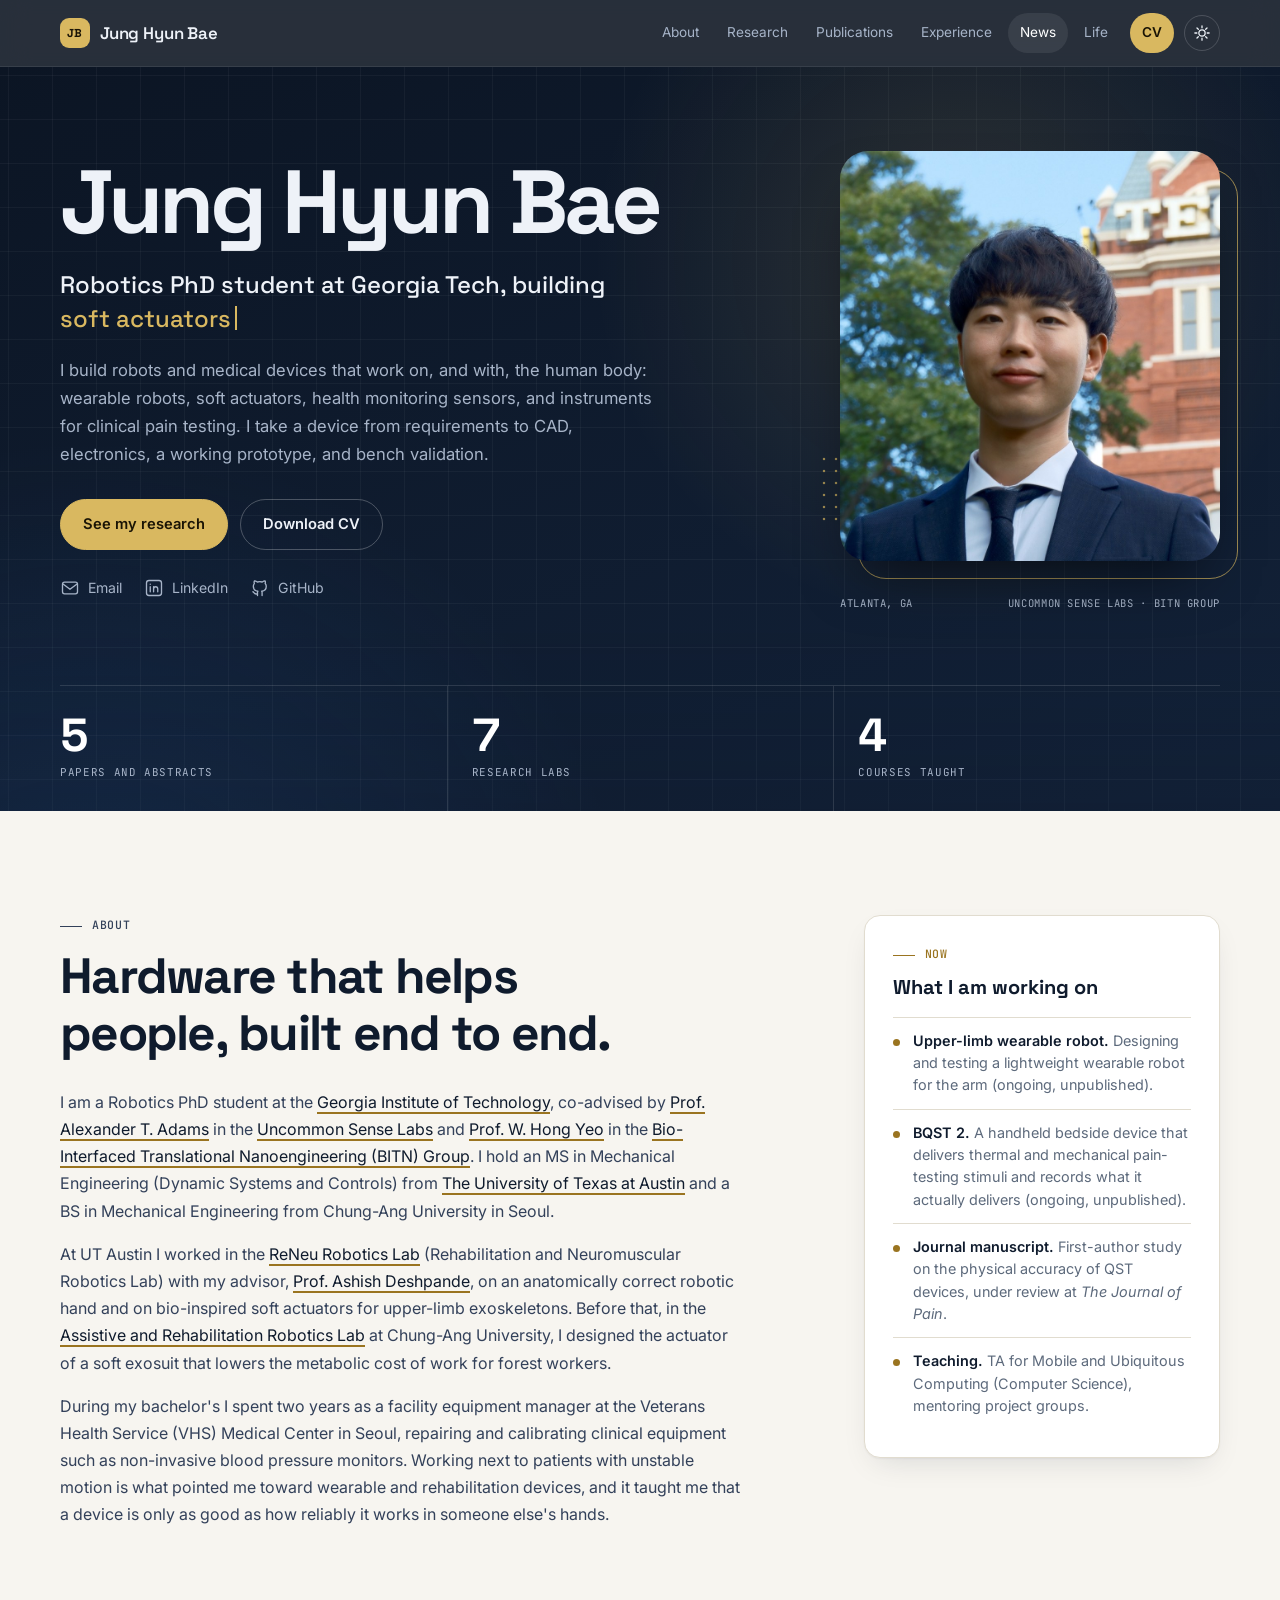
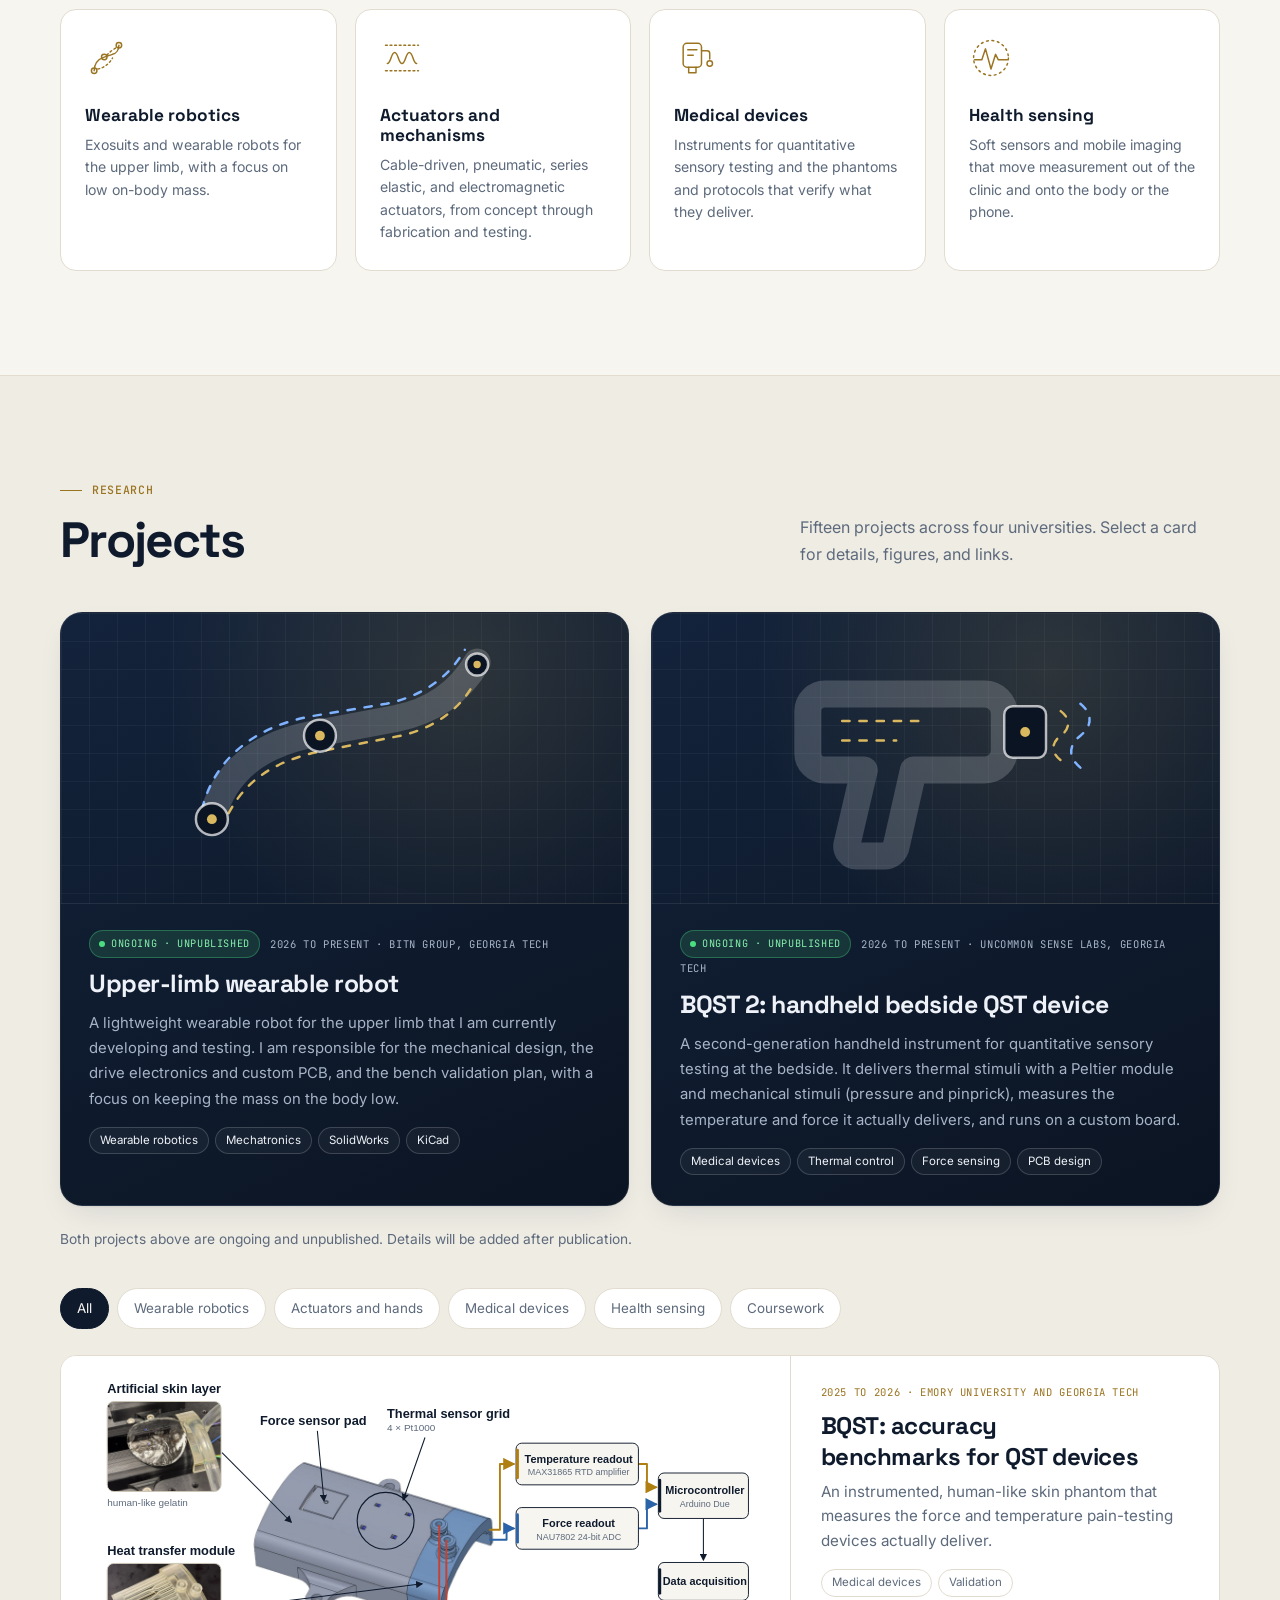
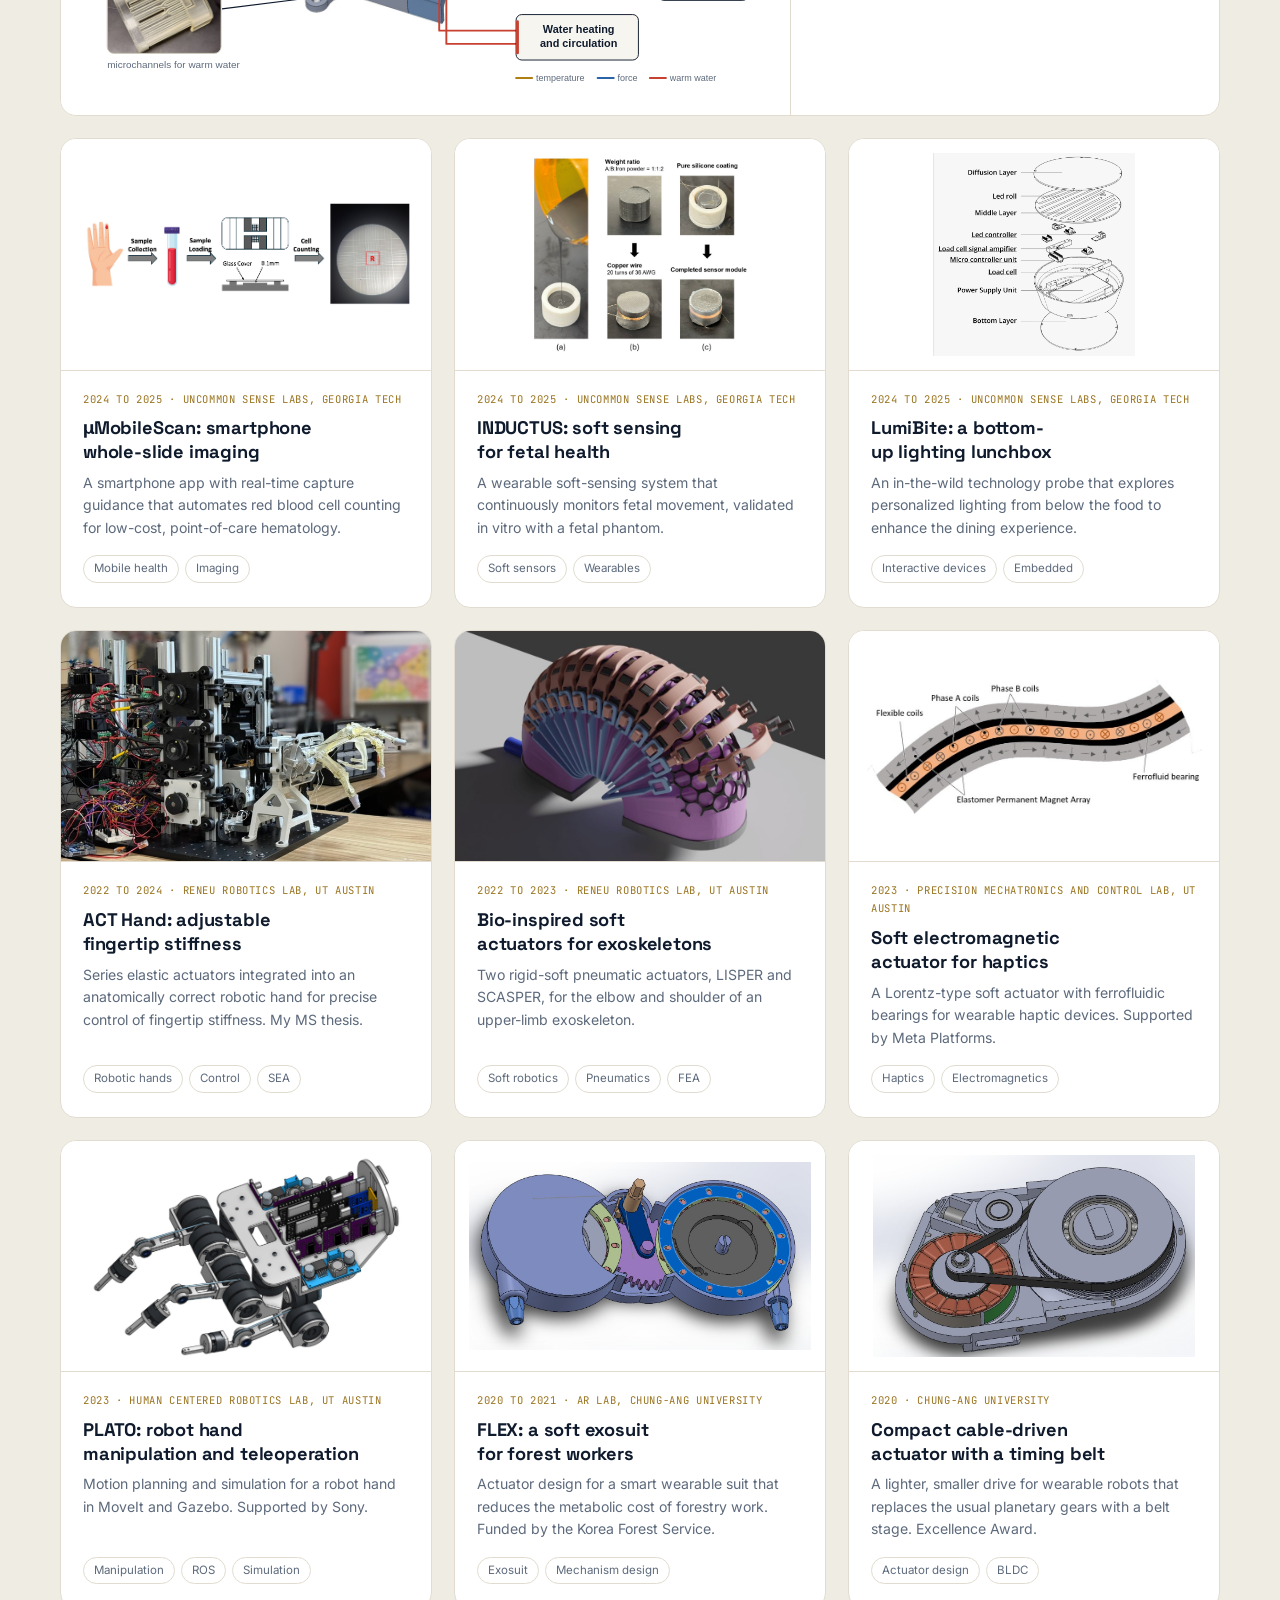
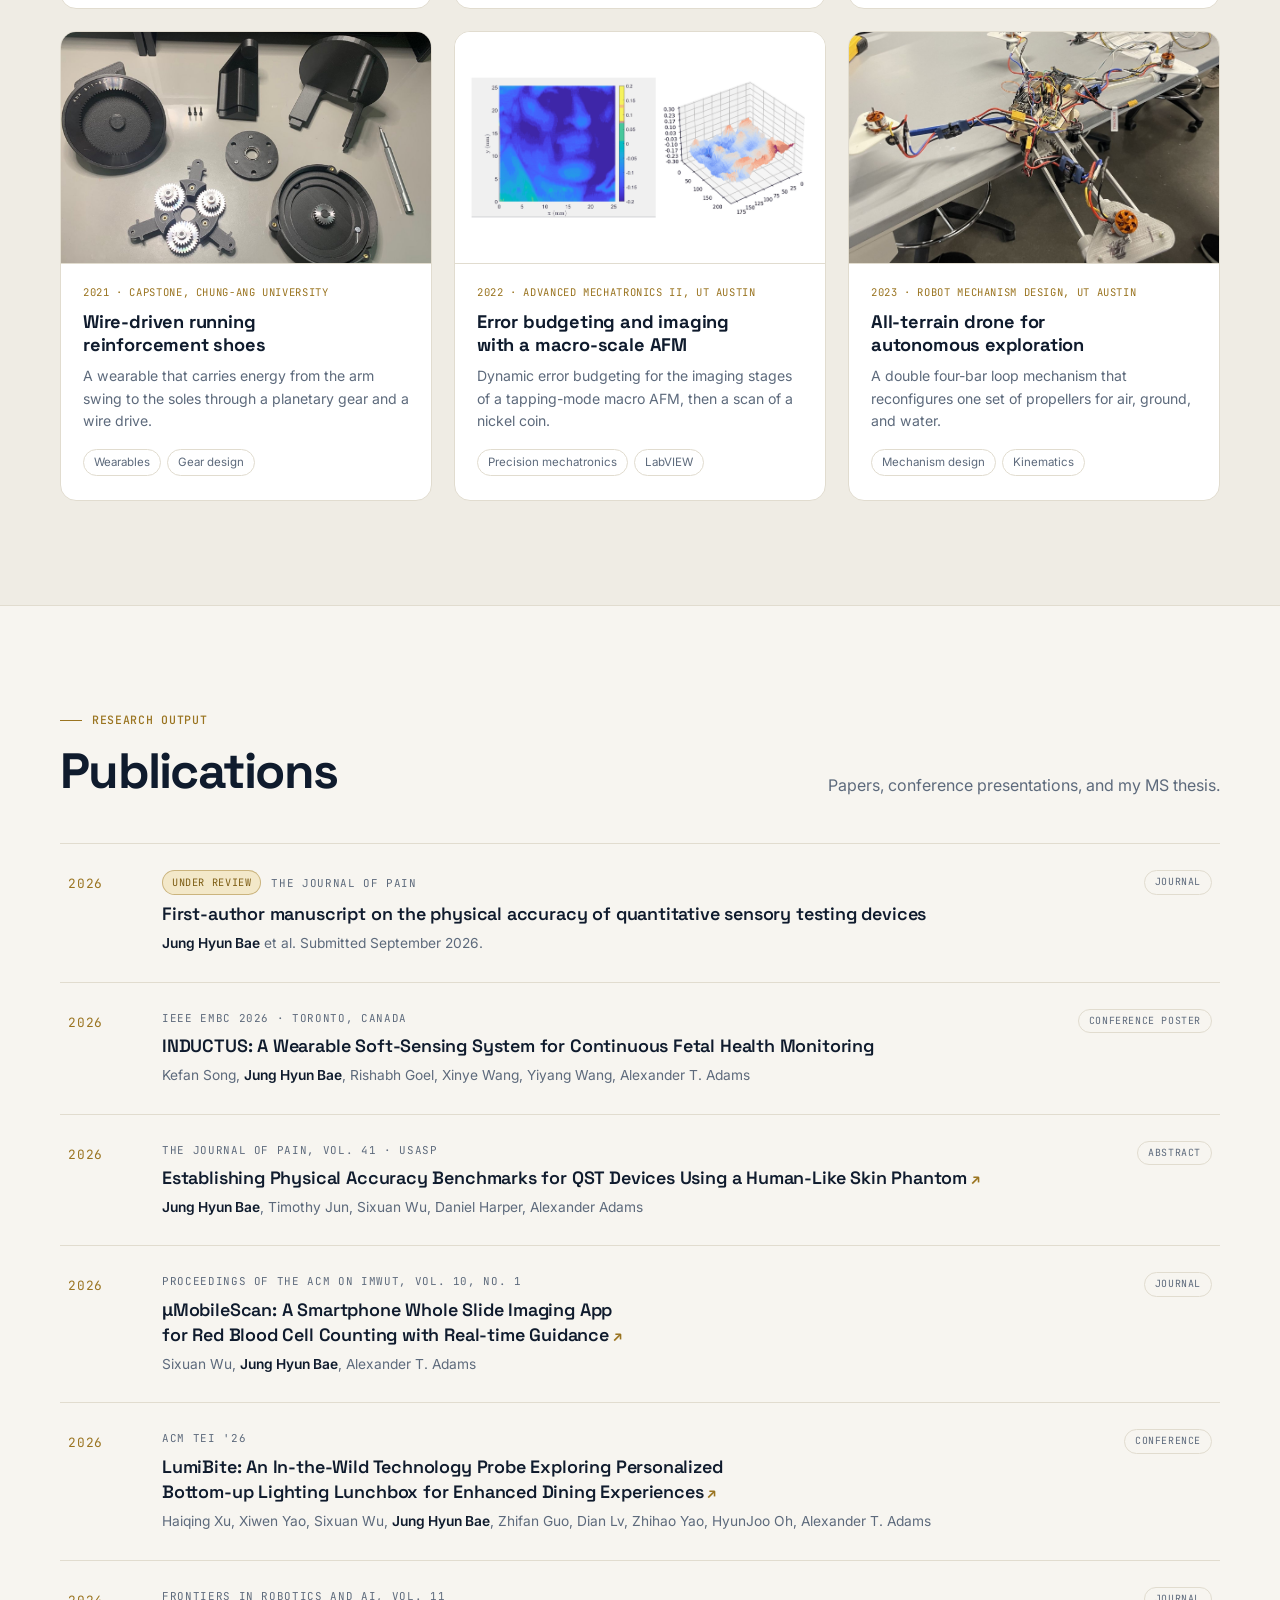
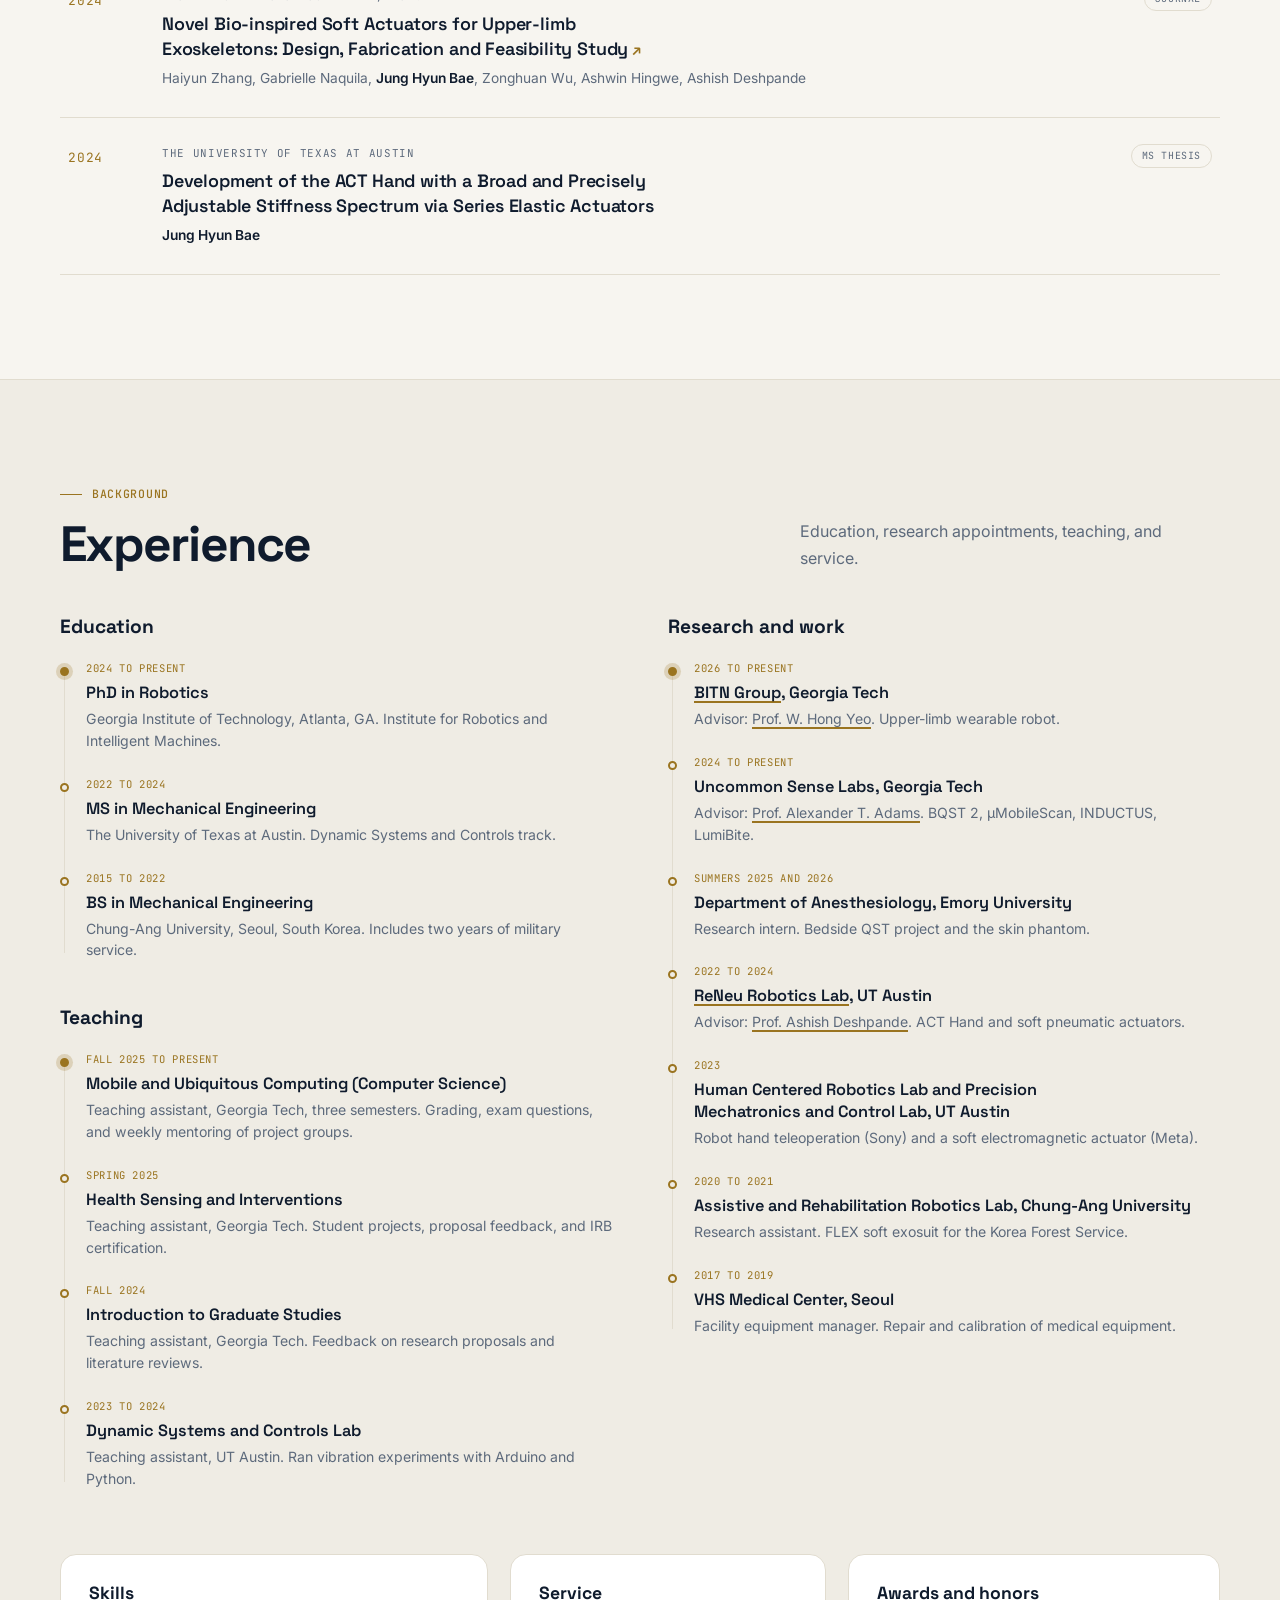
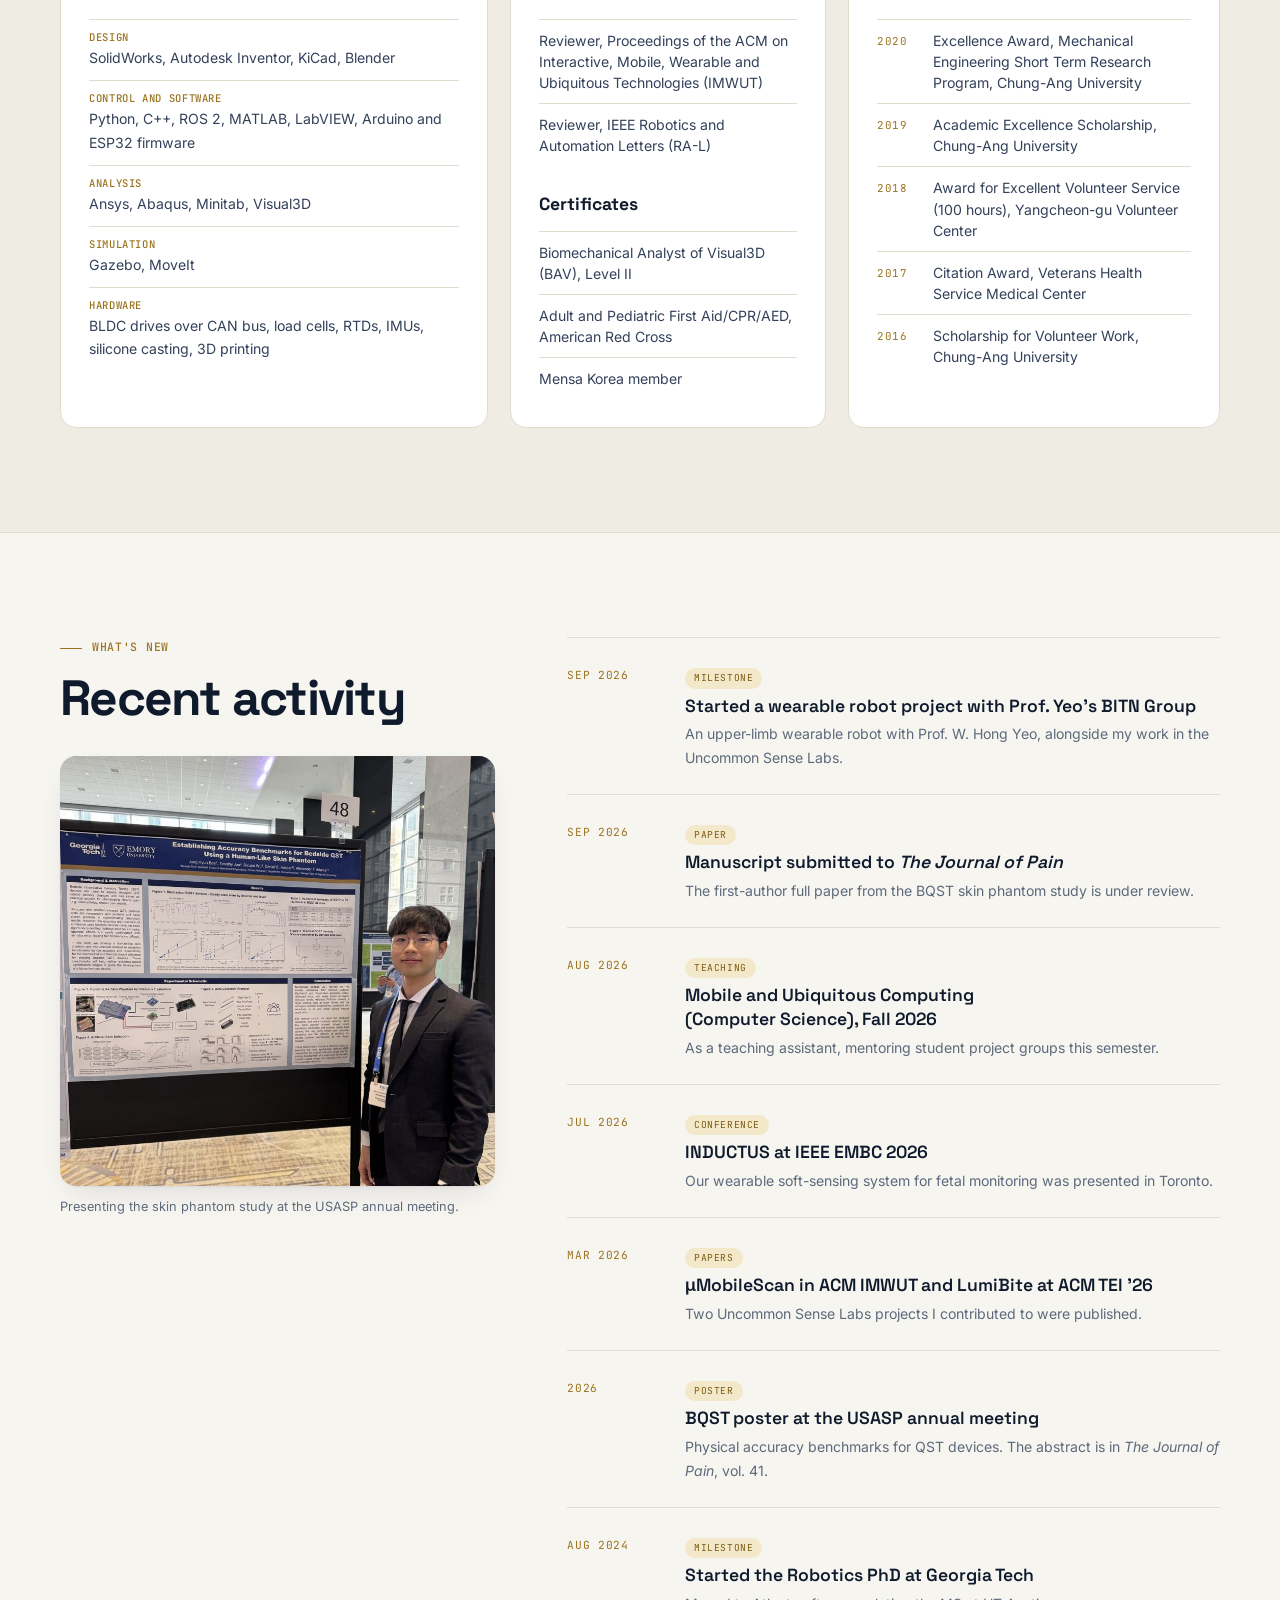
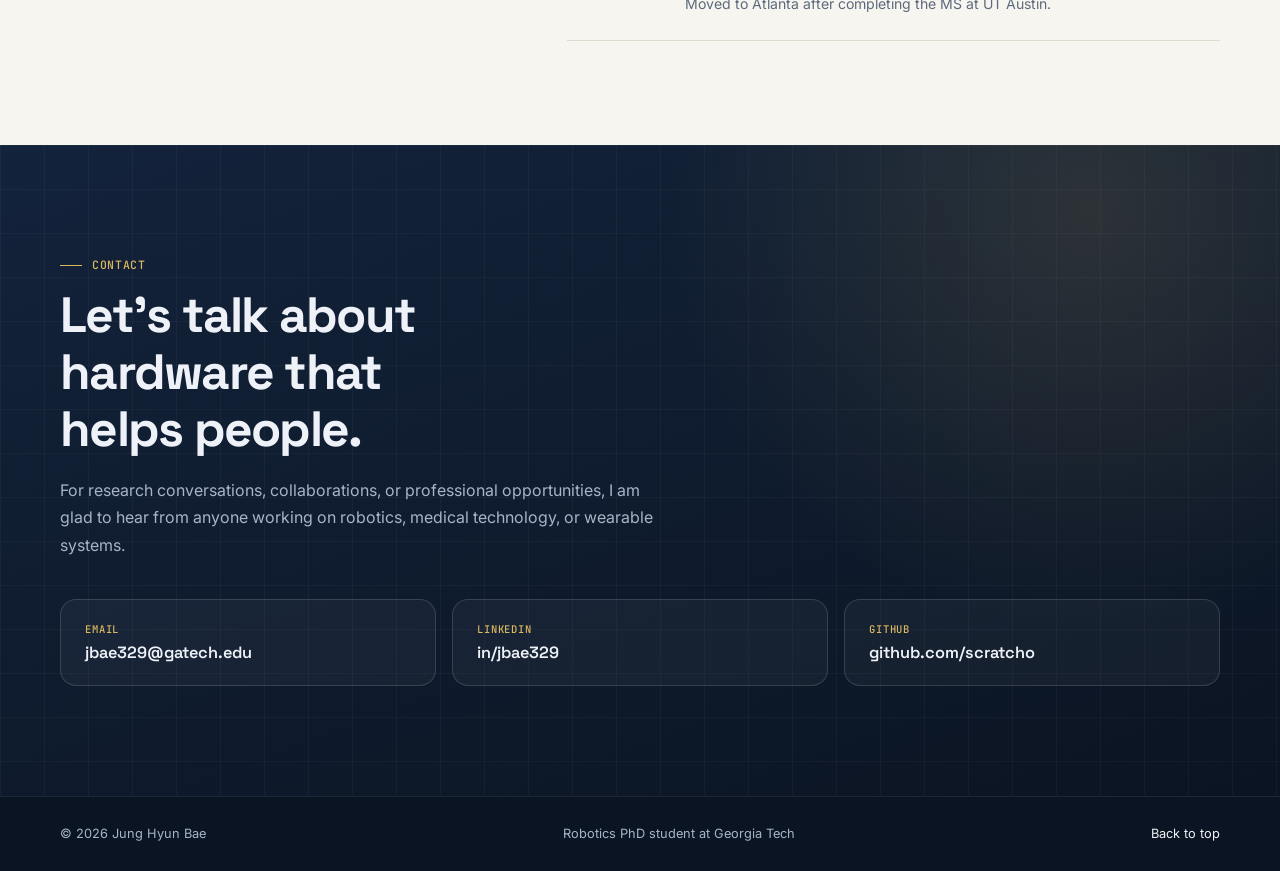
==== commit 293dd3bb: "Use the name Jung Hyun Bae across the site and the CV Co-Authored-By: Claude Fable 5.2 <noreply@anth" ====
--- a/index.html
+++ b/index.html
@@ -5,16 +5,16 @@
   <meta charset="utf-8">
   <meta name="viewport" content="width=device-width, initial-scale=1">
   <meta name="description"
-    content="Junghyun Bae is a Robotics PhD student at Georgia Tech building wearable robots, soft actuators, and medical devices that work on, and with, the human body.">
-  <meta name="author" content="Junghyun Bae">
+    content="Jung Hyun Bae is a Robotics PhD student at Georgia Tech building wearable robots, soft actuators, and medical devices that work on, and with, the human body.">
+  <meta name="author" content="Jung Hyun Bae">
   <meta name="theme-color" content="#0b1422">
   <meta property="og:type" content="website">
-  <meta property="og:title" content="Junghyun Bae | Wearable Robots and Medical Devices">
+  <meta property="og:title" content="Jung Hyun Bae | Wearable Robots and Medical Devices">
   <meta property="og:description"
     content="Robotics PhD student at Georgia Tech. Wearable robots, soft actuators, and medical devices for pain research.">
   <meta property="og:url" content="https://scratcho.github.io/">
   <meta property="og:image" content="https://scratcho.github.io/assets/images/profile-2026.jpg">
-  <title>Junghyun Bae | Wearable Robots and Medical Devices</title>
+  <title>Jung Hyun Bae | Wearable Robots and Medical Devices</title>
   <link rel="icon" href="assets/images/favicon.svg" type="image/svg+xml">
   <link rel="preconnect" href="https://fonts.googleapis.com">
   <link rel="preconnect" href="https://fonts.gstatic.com" crossorigin>
@@ -34,8 +34,8 @@
   {
     "@context": "https://schema.org",
     "@type": "Person",
-    "name": "Junghyun Bae",
-    "alternateName": ["Jung Hyun Bae", "Jung-Hyun Bae"],
+    "name": "Jung Hyun Bae",
+    "alternateName": ["Junghyun Bae", "Jung-Hyun Bae"],
     "jobTitle": "PhD Student in Robotics",
     "affiliation": { "@type": "CollegeOrUniversity", "name": "Georgia Institute of Technology" },
     "alumniOf": [
@@ -56,7 +56,7 @@
 
   <header class="site-header" id="top">
     <nav class="shell nav" aria-label="Main navigation">
-      <a class="brand" href="#top"><span class="brand-mark" aria-hidden="true">JB</span>Junghyun Bae</a>
+      <a class="brand" href="#top"><span class="brand-mark" aria-hidden="true">JB</span>Jung Hyun Bae</a>
       <button class="menu-button" type="button" aria-expanded="false" aria-controls="nav-links">Menu</button>
       <div class="nav-links" id="nav-links">
         <a href="#about">About</a>
@@ -65,7 +65,7 @@
         <a href="#experience">Experience</a>
         <a href="#news">News</a>
         <a href="life.html">Life</a>
-        <a class="nav-cv" href="assets/documents/junghyun-bae-cv.pdf">CV</a>
+        <a class="nav-cv" href="assets/documents/jung-hyun-bae-cv.pdf">CV</a>
         <button class="theme-toggle" type="button" aria-label="Switch between light and dark theme">
           <svg class="icon-sun" viewBox="0 0 24 24" aria-hidden="true"><circle cx="12" cy="12" r="4.2"/><path d="M12 2.5v2.6M12 18.9v2.6M2.5 12h2.6M18.9 12h2.6M5.3 5.3l1.8 1.8M16.9 16.9l1.8 1.8M5.3 18.7l1.8-1.8M16.9 7.1l1.8-1.8"/></svg>
           <svg class="icon-moon" viewBox="0 0 24 24" aria-hidden="true"><path d="M20 14.2A8.2 8.2 0 0 1 9.8 4a8.2 8.2 0 1 0 10.2 10.2z"/></svg>
@@ -81,7 +81,7 @@
       <div class="shell hero-grid">
         <div class="hero-copy">
           
-          <h1 id="hero-title">Junghyun Bae</h1>
+          <h1 id="hero-title">Jung Hyun Bae</h1>
           <p class="hero-role">Robotics PhD student at Georgia Tech, building
             <span class="rotator" aria-live="off"><span class="rotator-word">wearable robots</span></span>
           </p>
@@ -90,7 +90,7 @@
             requirements to CAD, electronics, a working prototype, and bench validation.</p>
           <div class="hero-actions">
             <a class="button" href="#research">See my research</a>
-            <a class="button button-ghost" href="assets/documents/junghyun-bae-cv.pdf">Download CV</a>
+            <a class="button button-ghost" href="assets/documents/jung-hyun-bae-cv.pdf">Download CV</a>
           </div>
           <ul class="social-row" aria-label="Professional links">
             <li><a href="mailto:jbae329@gatech.edu"><svg viewBox="0 0 24 24" aria-hidden="true"><rect x="3" y="5" width="18" height="14" rx="2.5"/><path d="m4 7.5 8 6 8-6"/></svg>Email</a></li>
@@ -100,7 +100,7 @@
         </div>
         <figure class="hero-portrait">
           <div class="portrait-frame">
-            <img src="assets/images/profile-2026.jpg" width="920" height="994" alt="Portrait of Junghyun Bae in front of Tech Tower at Georgia Tech">
+            <img src="assets/images/profile-2026.jpg" width="920" height="994" alt="Portrait of Jung Hyun Bae in front of Tech Tower at Georgia Tech">
           </div>
           <figcaption>
             <span>Atlanta, GA</span>
@@ -260,7 +260,7 @@
                 <figure class="lg"><img loading="lazy" src="assets/images/bqst-force-accuracy.png" alt="Delivered force plotted against nominal force for three mechanical QST instruments"><figcaption>Delivered versus nominal force for three mechanical instruments, eight operators each. The dashed line marks perfect agreement.</figcaption></figure>
                 <figure class="lg"><img loading="lazy" src="assets/images/bqst-thermal-response.png" alt="Mean skin-phantom surface temperature over time for the warm-contact stimuli"><figcaption>Mean surface temperature after contact for the warm-contact stimuli. Dotted lines mark the nominal targets.</figcaption></figure>
                 <figure><img loading="lazy" src="assets/images/bqst-phantom.jpg" alt="Gelatin skin mounted on the phantom on the bench"><figcaption>Gelatin skin layer on the phantom.</figcaption></figure>
-                <figure><img loading="lazy" src="assets/images/bqst-poster.jpg" alt="Junghyun Bae presenting the BQST poster at the USASP meeting"><figcaption>Poster at the USASP annual meeting.</figcaption></figure>
+                <figure><img loading="lazy" src="assets/images/bqst-poster.jpg" alt="Jung Hyun Bae presenting the BQST poster at the USASP meeting"><figcaption>Poster at the USASP annual meeting.</figcaption></figure>
               </div>
               <p>Quantitative sensory testing (QST) is how pain researchers measure sensitivity to touch, pressure,
                 and temperature, but nominal device specifications may not fully characterize the stimulus a device delivers in use.
@@ -593,7 +593,7 @@
           <p class="label">Research output</p>
           <h2 id="publications-title">Publications</h2>
         </div>
-        <p>Papers, conference presentations, and my MS thesis. Some of these list my name as Jung Hyun Bae.</p>
+        <p>Papers, conference presentations, and my MS thesis.</p>
       </div>
       <ol class="pub-list">
         <li class="pub reveal">
@@ -601,7 +601,7 @@
           <div>
             <p class="pub-venue"><span class="badge review">Under review</span>The Journal of Pain</p>
             <h3>First-author manuscript on the physical accuracy of quantitative sensory testing devices</h3>
-            <p class="pub-authors"><strong>Junghyun Bae</strong> et al. Submitted September 2026.</p>
+            <p class="pub-authors"><strong>Jung Hyun Bae</strong> et al. Submitted September 2026.</p>
           </div>
           <span class="pub-type">Journal</span>
         </li>
@@ -610,7 +610,7 @@
           <div>
             <p class="pub-venue">IEEE EMBC 2026 · Toronto, Canada</p>
             <h3>INDUCTUS: A Wearable Soft-Sensing System for Continuous Fetal Health Monitoring</h3>
-            <p class="pub-authors">Kefan Song, <strong>Junghyun Bae</strong>, Rishabh Goel, Xinye Wang, Yiyang Wang,
+            <p class="pub-authors">Kefan Song, <strong>Jung Hyun Bae</strong>, Rishabh Goel, Xinye Wang, Yiyang Wang,
               Alexander T. Adams</p>
           </div>
           <span class="pub-type">Conference poster</span>
@@ -621,7 +621,7 @@
             <p class="pub-venue">The Journal of Pain, vol. 41 · USASP</p>
             <h3><a href="https://doi.org/10.1016/j.jpain.2025.105806" rel="noopener">Establishing
                 Physical Accuracy Benchmarks for QST Devices Using a Human-Like Skin Phantom</a></h3>
-            <p class="pub-authors"><strong>Junghyun Bae</strong>, Timothy Jun, Sixuan Wu, Daniel Harper, Alexander
+            <p class="pub-authors"><strong>Jung Hyun Bae</strong>, Timothy Jun, Sixuan Wu, Daniel Harper, Alexander
               Adams</p>
           </div>
           <span class="pub-type">Abstract</span>
@@ -632,7 +632,7 @@
             <p class="pub-venue">Proceedings of the ACM on IMWUT, vol. 10, no. 1</p>
             <h3><a href="https://dl.acm.org/doi/10.1145/3790109" rel="noopener">μMobileScan: A Smartphone Whole Slide
                 Imaging App for Red Blood Cell Counting with Real-time Guidance</a></h3>
-            <p class="pub-authors">Sixuan Wu, <strong>Junghyun Bae</strong>, Alexander T. Adams</p>
+            <p class="pub-authors">Sixuan Wu, <strong>Jung Hyun Bae</strong>, Alexander T. Adams</p>
           </div>
           <span class="pub-type">Journal</span>
         </li>
@@ -643,7 +643,7 @@
             <h3><a href="https://dl.acm.org/doi/full/10.1145/3731459.3773300" rel="noopener">LumiBite: An In-the-Wild
                 Technology Probe Exploring Personalized Bottom-up Lighting Lunchbox for Enhanced Dining
                 Experiences</a></h3>
-            <p class="pub-authors">Haiqing Xu, Xiwen Yao, Sixuan Wu, <strong>Junghyun Bae</strong>, Zhifan Guo, Dian
+            <p class="pub-authors">Haiqing Xu, Xiwen Yao, Sixuan Wu, <strong>Jung Hyun Bae</strong>, Zhifan Guo, Dian
               Lv, Zhihao Yao, HyunJoo Oh, Alexander T. Adams</p>
           </div>
           <span class="pub-type">Conference</span>
@@ -654,7 +654,7 @@
             <p class="pub-venue">Frontiers in Robotics and AI, vol. 11</p>
             <h3><a href="https://pmc.ncbi.nlm.nih.gov/articles/PMC11521781/" rel="noopener">Novel Bio-inspired Soft
                 Actuators for Upper-limb Exoskeletons: Design, Fabrication and Feasibility Study</a></h3>
-            <p class="pub-authors">Haiyun Zhang, Gabrielle Naquila, <strong>Junghyun Bae</strong>, Zonghuan Wu, Ashwin
+            <p class="pub-authors">Haiyun Zhang, Gabrielle Naquila, <strong>Jung Hyun Bae</strong>, Zonghuan Wu, Ashwin
               Hingwe, Ashish Deshpande</p>
           </div>
           <span class="pub-type">Journal</span>
@@ -665,7 +665,7 @@
             <p class="pub-venue">The University of Texas at Austin</p>
             <h3>Development of the ACT Hand with a Broad and Precisely Adjustable Stiffness Spectrum via Series Elastic
               Actuators</h3>
-            <p class="pub-authors"><strong>Junghyun Bae</strong></p>
+            <p class="pub-authors"><strong>Jung Hyun Bae</strong></p>
           </div>
           <span class="pub-type">MS thesis</span>
         </li>
@@ -802,7 +802,7 @@
           <p class="label">What's new</p>
           <h2 id="news-title">Recent activity</h2>
           <figure class="news-photo">
-            <img loading="lazy" src="assets/images/bqst-poster.jpg" alt="Junghyun Bae next to the BQST poster at the USASP meeting">
+            <img loading="lazy" src="assets/images/bqst-poster.jpg" alt="Jung Hyun Bae next to the BQST poster at the USASP meeting">
             <figcaption>Presenting the skin phantom study at the USASP annual meeting.</figcaption>
           </figure>
         </div>
@@ -870,7 +870,7 @@
 
   <footer>
     <div class="shell footer-inner">
-      <p>© <span id="year">2026</span> Junghyun Bae</p>
+      <p>© <span id="year">2026</span> Jung Hyun Bae</p>
       <p>Robotics PhD student at Georgia Tech</p>
       <a href="#top">Back to top</a>
     </div>
--- a/styles.css
+++ b/styles.css
@@ -1,4 +1,4 @@
-/* Junghyun Bae, academic site. No build step: plain CSS. */
+/* Jung Hyun Bae, academic site. No build step: plain CSS. */
 
 :root {
   --bg: #f7f5f0;
